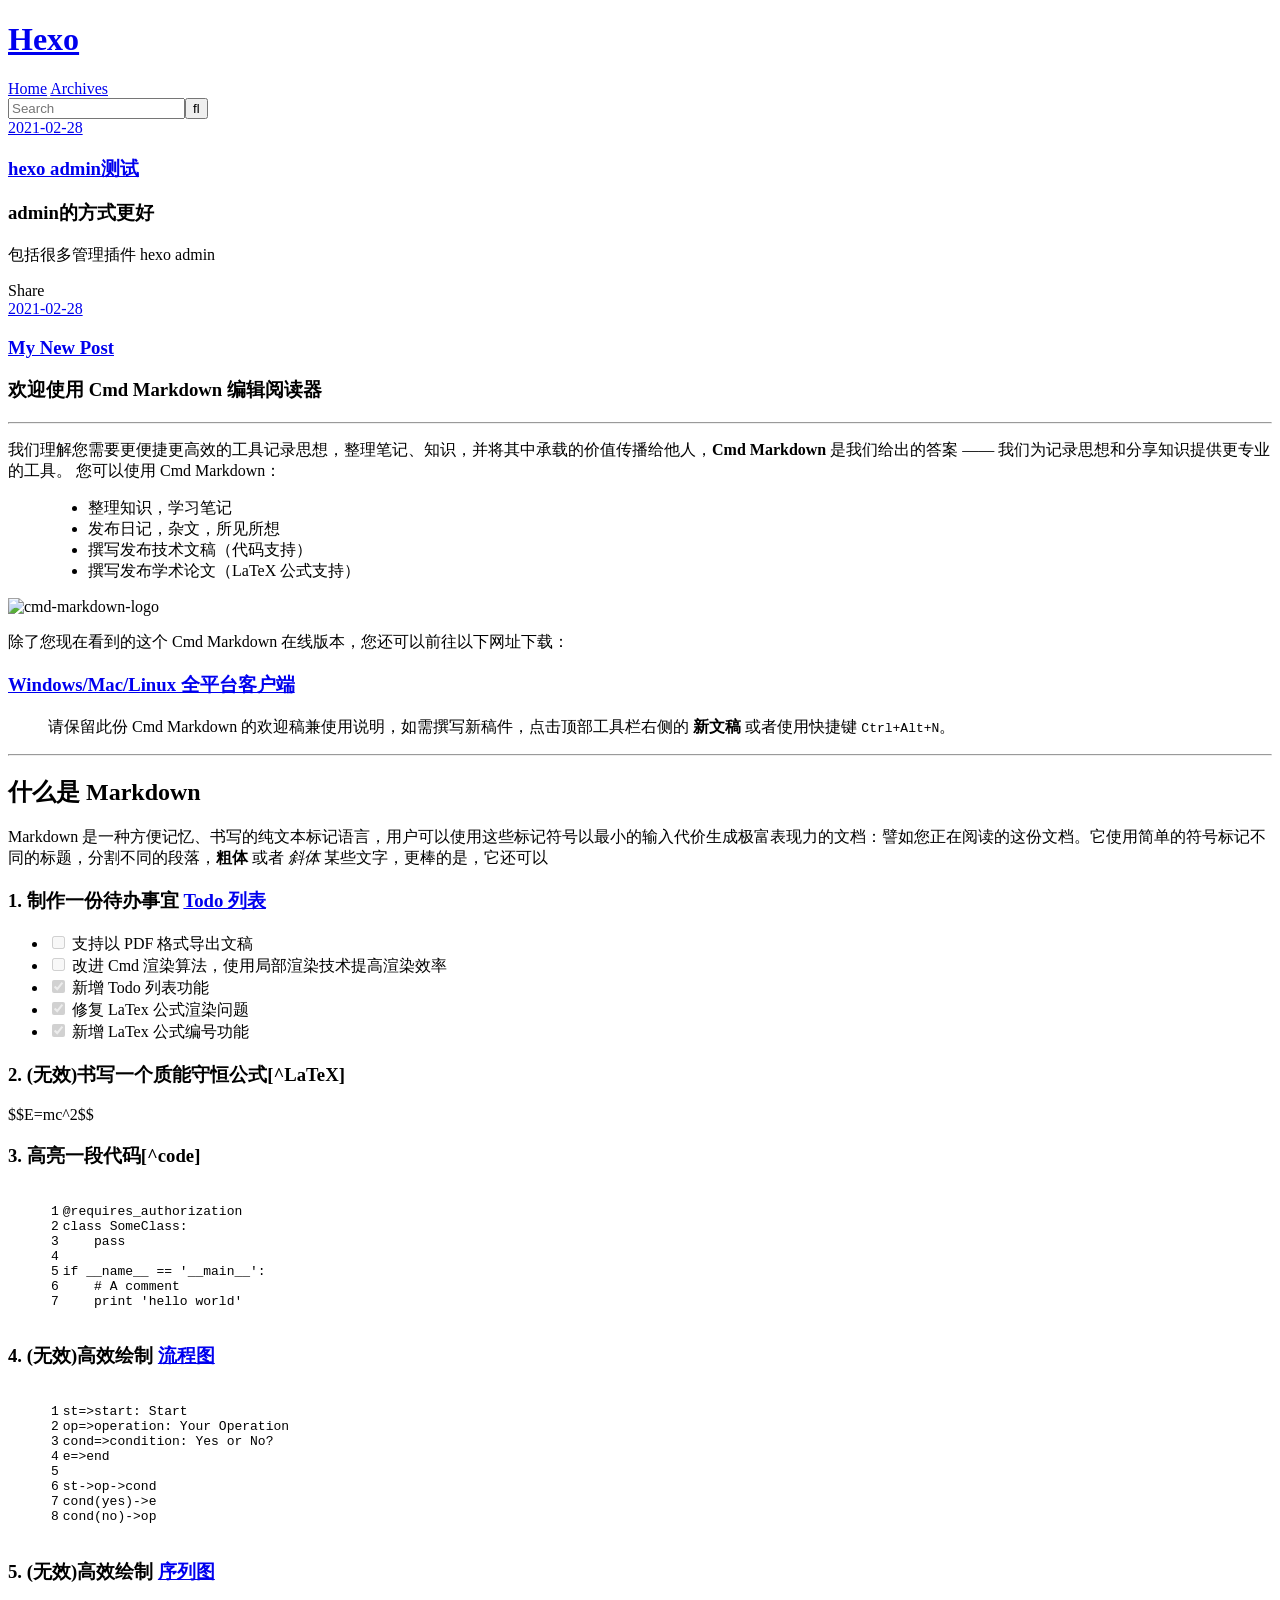
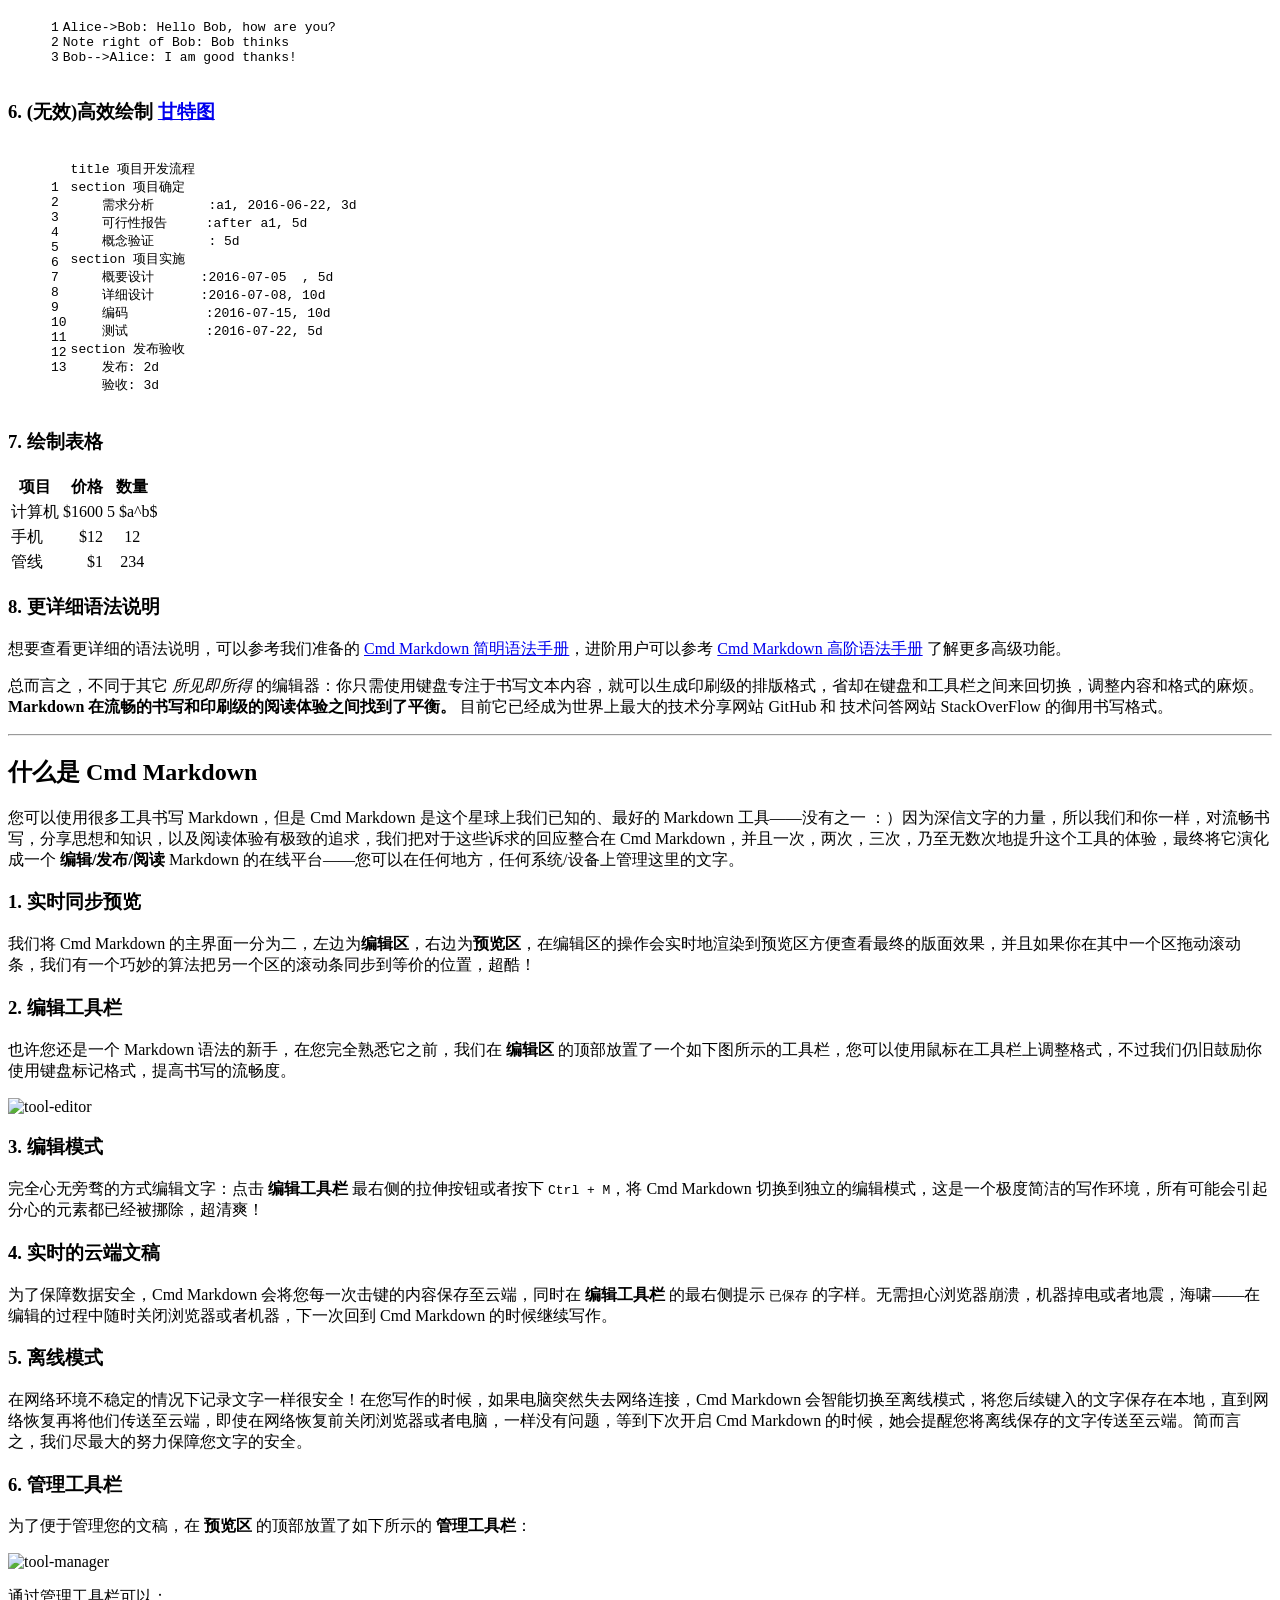
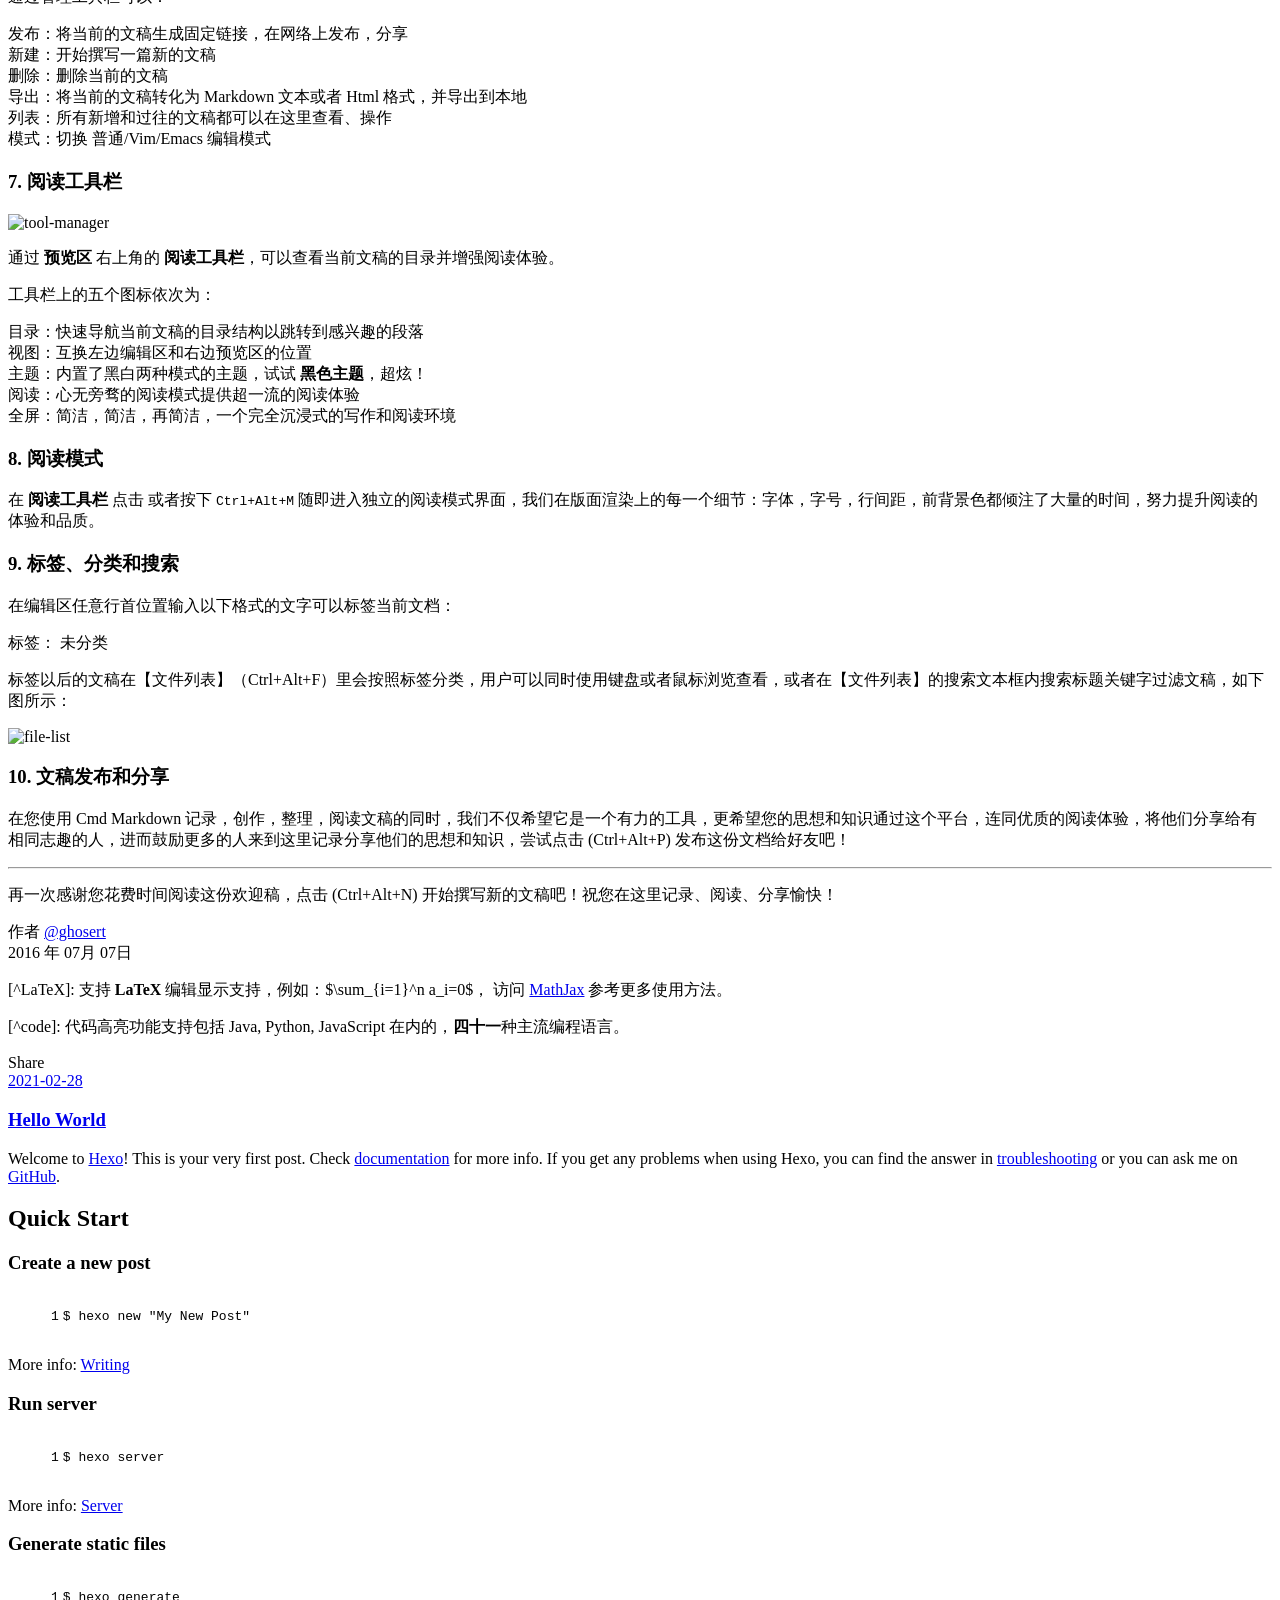
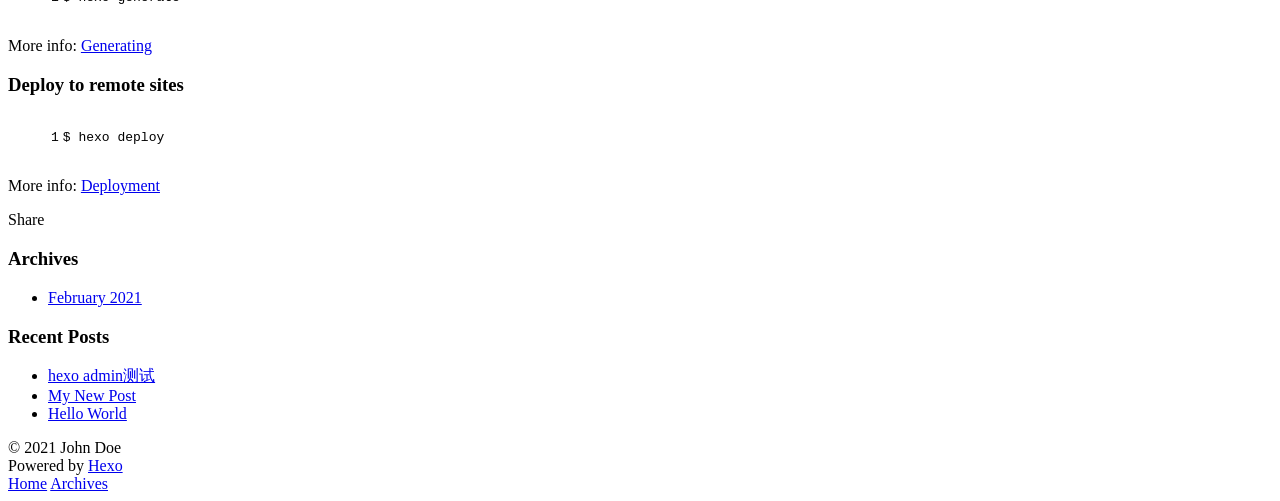
==== index.html @ b03580e6 "由webIDE推送文章" ====
<!DOCTYPE html>
<html>
<head>
  <meta charset="utf-8">
  
  
  <title>Hexo</title>
  <meta name="viewport" content="width=device-width, initial-scale=1, shrink-to-fit=no">
  <meta property="og:type" content="website">
<meta property="og:title" content="Hexo">
<meta property="og:url" content="http://example.com/index.html">
<meta property="og:site_name" content="Hexo">
<meta property="og:locale" content="en_US">
<meta property="article:author" content="John Doe">
<meta name="twitter:card" content="summary">
  
    <link rel="alternate" href="/atom.xml" title="Hexo" type="application/atom+xml">
  
  
    <link rel="shortcut icon" href="/favicon.png">
  
  
    
<link rel="stylesheet" href="https://cdn.jsdelivr.net/npm/typeface-source-code-pro@0.0.71/index.min.css">

  
  
<link rel="stylesheet" href="/css/style.css">

  
    
<link rel="stylesheet" href="/fancybox/jquery.fancybox.min.css">

  
<meta name="generator" content="Hexo 5.4.0"></head>

<body>
  <div id="container">
    <div id="wrap">
      <header id="header">
  <div id="banner"></div>
  <div id="header-outer" class="outer">
    <div id="header-title" class="inner">
      <h1 id="logo-wrap">
        <a href="/" id="logo">Hexo</a>
      </h1>
      
    </div>
    <div id="header-inner" class="inner">
      <nav id="main-nav">
        <a id="main-nav-toggle" class="nav-icon"></a>
        
          <a class="main-nav-link" href="/">Home</a>
        
          <a class="main-nav-link" href="/archives">Archives</a>
        
      </nav>
      <nav id="sub-nav">
        
          <a id="nav-rss-link" class="nav-icon" href="/atom.xml" title="RSS Feed"></a>
        
        <a id="nav-search-btn" class="nav-icon" title="Search"></a>
      </nav>
      <div id="search-form-wrap">
        <form action="//google.com/search" method="get" accept-charset="UTF-8" class="search-form"><input type="search" name="q" class="search-form-input" placeholder="Search"><button type="submit" class="search-form-submit">&#xF002;</button><input type="hidden" name="sitesearch" value="http://example.com"></form>
      </div>
    </div>
  </div>
</header>

      <div class="outer">
        <section id="main">
  
    <article id="post-hexo-admin测试-1" class="h-entry article article-type-post" itemprop="blogPost" itemscope itemtype="https://schema.org/BlogPosting">
  <div class="article-meta">
    <a href="/2021/02/28/hexo-admin%E6%B5%8B%E8%AF%95-1/" class="article-date">
  <time class="dt-published" datetime="2021-02-28T06:17:35.000Z" itemprop="datePublished">2021-02-28</time>
</a>
    
  </div>
  <div class="article-inner">
    
    
      <header class="article-header">
        
  
    <h1 itemprop="name">
      <a class="p-name article-title" href="/2021/02/28/hexo-admin%E6%B5%8B%E8%AF%95-1/">hexo admin测试</a>
    </h1>
  

      </header>
    
    <div class="e-content article-entry" itemprop="articleBody">
      
        <h1 id="admin的方式更好"><a href="#admin的方式更好" class="headerlink" title="admin的方式更好"></a>admin的方式更好</h1><p>包括很多管理插件 hexo admin</p>

      
    </div>
    <footer class="article-footer">
      <a data-url="http://example.com/2021/02/28/hexo-admin%E6%B5%8B%E8%AF%95-1/" data-id="cklorgsyk00019tfr6abm3iwb" data-title="hexo admin测试" class="article-share-link">Share</a>
      
      
      
    </footer>
  </div>
  
</article>



  
    <article id="post-My-New-Post" class="h-entry article article-type-post" itemprop="blogPost" itemscope itemtype="https://schema.org/BlogPosting">
  <div class="article-meta">
    <a href="/2021/02/28/My-New-Post/" class="article-date">
  <time class="dt-published" datetime="2021-02-28T05:52:58.000Z" itemprop="datePublished">2021-02-28</time>
</a>
    
  </div>
  <div class="article-inner">
    
    
      <header class="article-header">
        
  
    <h1 itemprop="name">
      <a class="p-name article-title" href="/2021/02/28/My-New-Post/">My New Post</a>
    </h1>
  

      </header>
    
    <div class="e-content article-entry" itemprop="articleBody">
      
        <h1 id="欢迎使用-Cmd-Markdown-编辑阅读器"><a href="#欢迎使用-Cmd-Markdown-编辑阅读器" class="headerlink" title="欢迎使用 Cmd Markdown 编辑阅读器"></a>欢迎使用 Cmd Markdown 编辑阅读器</h1><hr>
<p>我们理解您需要更便捷更高效的工具记录思想，整理笔记、知识，并将其中承载的价值传播给他人，<strong>Cmd Markdown</strong> 是我们给出的答案 —— 我们为记录思想和分享知识提供更专业的工具。 您可以使用 Cmd Markdown：</p>
<blockquote>
<ul>
<li>整理知识，学习笔记</li>
<li>发布日记，杂文，所见所想</li>
<li>撰写发布技术文稿（代码支持）</li>
<li>撰写发布学术论文（LaTeX 公式支持）</li>
</ul>
</blockquote>
<p><img src="https://www.zybuluo.com/static/img/logo.png" alt="cmd-markdown-logo"></p>
<p>除了您现在看到的这个 Cmd Markdown 在线版本，您还可以前往以下网址下载：</p>
<h3 id="Windows-Mac-Linux-全平台客户端"><a href="#Windows-Mac-Linux-全平台客户端" class="headerlink" title="Windows/Mac/Linux 全平台客户端"></a><a target="_blank" rel="noopener" href="https://www.zybuluo.com/cmd/">Windows/Mac/Linux 全平台客户端</a></h3><blockquote>
<p>请保留此份 Cmd Markdown 的欢迎稿兼使用说明，如需撰写新稿件，点击顶部工具栏右侧的 <i class="icon-file"></i> <strong>新文稿</strong> 或者使用快捷键 <code>Ctrl+Alt+N</code>。</p>
</blockquote>
<hr>
<h2 id="什么是-Markdown"><a href="#什么是-Markdown" class="headerlink" title="什么是 Markdown"></a>什么是 Markdown</h2><p>Markdown 是一种方便记忆、书写的纯文本标记语言，用户可以使用这些标记符号以最小的输入代价生成极富表现力的文档：譬如您正在阅读的这份文档。它使用简单的符号标记不同的标题，分割不同的段落，<strong>粗体</strong> 或者 <em>斜体</em> 某些文字，更棒的是，它还可以</p>
<h3 id="1-制作一份待办事宜-Todo-列表"><a href="#1-制作一份待办事宜-Todo-列表" class="headerlink" title="1. 制作一份待办事宜 Todo 列表"></a>1. 制作一份待办事宜 <a target="_blank" rel="noopener" href="https://www.zybuluo.com/mdeditor?url=https://www.zybuluo.com/static/editor/md-help.markdown#13-%E5%BE%85%E5%8A%9E%E4%BA%8B%E5%AE%9C-todo-%E5%88%97%E8%A1%A8">Todo 列表</a></h3><ul>
<li><input disabled="" type="checkbox"> 支持以 PDF 格式导出文稿</li>
<li><input disabled="" type="checkbox"> 改进 Cmd 渲染算法，使用局部渲染技术提高渲染效率</li>
<li><input checked="" disabled="" type="checkbox"> 新增 Todo 列表功能</li>
<li><input checked="" disabled="" type="checkbox"> 修复 LaTex 公式渲染问题</li>
<li><input checked="" disabled="" type="checkbox"> 新增 LaTex 公式编号功能</li>
</ul>
<h3 id="2-无效-书写一个质能守恒公式-LaTeX"><a href="#2-无效-书写一个质能守恒公式-LaTeX" class="headerlink" title="2. (无效)书写一个质能守恒公式[^LaTeX]"></a>2. (无效)书写一个质能守恒公式[^LaTeX]</h3><p>$$E=mc^2$$</p>
<h3 id="3-高亮一段代码-code"><a href="#3-高亮一段代码-code" class="headerlink" title="3. 高亮一段代码[^code]"></a>3. 高亮一段代码[^code]</h3><figure class="highlight python"><table><tr><td class="gutter"><pre><span class="line">1</span><br><span class="line">2</span><br><span class="line">3</span><br><span class="line">4</span><br><span class="line">5</span><br><span class="line">6</span><br><span class="line">7</span><br></pre></td><td class="code"><pre><span class="line"><span class="meta">@requires_authorization</span></span><br><span class="line"><span class="class"><span class="keyword">class</span> <span class="title">SomeClass</span>:</span></span><br><span class="line">    <span class="keyword">pass</span></span><br><span class="line"></span><br><span class="line"><span class="keyword">if</span> __name__ == <span class="string">&#x27;__main__&#x27;</span>:</span><br><span class="line">    <span class="comment"># A comment</span></span><br><span class="line">    <span class="built_in">print</span> <span class="string">&#x27;hello world&#x27;</span></span><br></pre></td></tr></table></figure>

<h3 id="4-无效-高效绘制-流程图"><a href="#4-无效-高效绘制-流程图" class="headerlink" title="4. (无效)高效绘制 流程图"></a>4. (无效)高效绘制 <a target="_blank" rel="noopener" href="https://www.zybuluo.com/mdeditor?url=https://www.zybuluo.com/static/editor/md-help.markdown#7-%E6%B5%81%E7%A8%8B%E5%9B%BE">流程图</a></h3><figure class="highlight plain"><table><tr><td class="gutter"><pre><span class="line">1</span><br><span class="line">2</span><br><span class="line">3</span><br><span class="line">4</span><br><span class="line">5</span><br><span class="line">6</span><br><span class="line">7</span><br><span class="line">8</span><br></pre></td><td class="code"><pre><span class="line">st&#x3D;&gt;start: Start</span><br><span class="line">op&#x3D;&gt;operation: Your Operation</span><br><span class="line">cond&#x3D;&gt;condition: Yes or No?</span><br><span class="line">e&#x3D;&gt;end</span><br><span class="line"></span><br><span class="line">st-&gt;op-&gt;cond</span><br><span class="line">cond(yes)-&gt;e</span><br><span class="line">cond(no)-&gt;op</span><br></pre></td></tr></table></figure>

<h3 id="5-无效-高效绘制-序列图"><a href="#5-无效-高效绘制-序列图" class="headerlink" title="5. (无效)高效绘制 序列图"></a>5. (无效)高效绘制 <a target="_blank" rel="noopener" href="https://www.zybuluo.com/mdeditor?url=https://www.zybuluo.com/static/editor/md-help.markdown#8-%E5%BA%8F%E5%88%97%E5%9B%BE">序列图</a></h3><figure class="highlight plain"><table><tr><td class="gutter"><pre><span class="line">1</span><br><span class="line">2</span><br><span class="line">3</span><br></pre></td><td class="code"><pre><span class="line">Alice-&gt;Bob: Hello Bob, how are you?</span><br><span class="line">Note right of Bob: Bob thinks</span><br><span class="line">Bob--&gt;Alice: I am good thanks!</span><br></pre></td></tr></table></figure>

<h3 id="6-无效-高效绘制-甘特图"><a href="#6-无效-高效绘制-甘特图" class="headerlink" title="6. (无效)高效绘制 甘特图"></a>6. (无效)高效绘制 <a target="_blank" rel="noopener" href="https://www.zybuluo.com/mdeditor?url=https://www.zybuluo.com/static/editor/md-help.markdown#9-%E7%94%98%E7%89%B9%E5%9B%BE">甘特图</a></h3><figure class="highlight plain"><table><tr><td class="gutter"><pre><span class="line">1</span><br><span class="line">2</span><br><span class="line">3</span><br><span class="line">4</span><br><span class="line">5</span><br><span class="line">6</span><br><span class="line">7</span><br><span class="line">8</span><br><span class="line">9</span><br><span class="line">10</span><br><span class="line">11</span><br><span class="line">12</span><br><span class="line">13</span><br></pre></td><td class="code"><pre><span class="line">title 项目开发流程</span><br><span class="line">section 项目确定</span><br><span class="line">    需求分析       :a1, 2016-06-22, 3d</span><br><span class="line">    可行性报告     :after a1, 5d</span><br><span class="line">    概念验证       : 5d</span><br><span class="line">section 项目实施</span><br><span class="line">    概要设计      :2016-07-05  , 5d</span><br><span class="line">    详细设计      :2016-07-08, 10d</span><br><span class="line">    编码          :2016-07-15, 10d</span><br><span class="line">    测试          :2016-07-22, 5d</span><br><span class="line">section 发布验收</span><br><span class="line">    发布: 2d</span><br><span class="line">    验收: 3d</span><br></pre></td></tr></table></figure>

<h3 id="7-绘制表格"><a href="#7-绘制表格" class="headerlink" title="7. 绘制表格"></a>7. 绘制表格</h3><table>
<thead>
<tr>
<th>项目</th>
<th align="right">价格</th>
<th align="center">数量</th>
</tr>
</thead>
<tbody><tr>
<td>计算机</td>
<td align="right">$1600</td>
<td align="center">5 $a^b$</td>
</tr>
<tr>
<td>手机</td>
<td align="right">$12</td>
<td align="center">12</td>
</tr>
<tr>
<td>管线</td>
<td align="right">$1</td>
<td align="center">234</td>
</tr>
</tbody></table>
<h3 id="8-更详细语法说明"><a href="#8-更详细语法说明" class="headerlink" title="8. 更详细语法说明"></a>8. 更详细语法说明</h3><p>想要查看更详细的语法说明，可以参考我们准备的 <a target="_blank" rel="noopener" href="https://www.zybuluo.com/mdeditor?url=https://www.zybuluo.com/static/editor/md-help.markdown">Cmd Markdown 简明语法手册</a>，进阶用户可以参考 <a target="_blank" rel="noopener" href="https://www.zybuluo.com/mdeditor?url=https://www.zybuluo.com/static/editor/md-help.markdown#cmd-markdown-%E9%AB%98%E9%98%B6%E8%AF%AD%E6%B3%95%E6%89%8B%E5%86%8C">Cmd Markdown 高阶语法手册</a> 了解更多高级功能。</p>
<p>总而言之，不同于其它 <em>所见即所得</em> 的编辑器：你只需使用键盘专注于书写文本内容，就可以生成印刷级的排版格式，省却在键盘和工具栏之间来回切换，调整内容和格式的麻烦。<strong>Markdown 在流畅的书写和印刷级的阅读体验之间找到了平衡。</strong> 目前它已经成为世界上最大的技术分享网站 GitHub 和 技术问答网站 StackOverFlow 的御用书写格式。</p>
<hr>
<h2 id="什么是-Cmd-Markdown"><a href="#什么是-Cmd-Markdown" class="headerlink" title="什么是 Cmd Markdown"></a>什么是 Cmd Markdown</h2><p>您可以使用很多工具书写 Markdown，但是 Cmd Markdown 是这个星球上我们已知的、最好的 Markdown 工具——没有之一 ：）因为深信文字的力量，所以我们和你一样，对流畅书写，分享思想和知识，以及阅读体验有极致的追求，我们把对于这些诉求的回应整合在 Cmd Markdown，并且一次，两次，三次，乃至无数次地提升这个工具的体验，最终将它演化成一个 <strong>编辑/发布/阅读</strong> Markdown 的在线平台——您可以在任何地方，任何系统/设备上管理这里的文字。</p>
<h3 id="1-实时同步预览"><a href="#1-实时同步预览" class="headerlink" title="1. 实时同步预览"></a>1. 实时同步预览</h3><p>我们将 Cmd Markdown 的主界面一分为二，左边为<strong>编辑区</strong>，右边为<strong>预览区</strong>，在编辑区的操作会实时地渲染到预览区方便查看最终的版面效果，并且如果你在其中一个区拖动滚动条，我们有一个巧妙的算法把另一个区的滚动条同步到等价的位置，超酷！</p>
<h3 id="2-编辑工具栏"><a href="#2-编辑工具栏" class="headerlink" title="2. 编辑工具栏"></a>2. 编辑工具栏</h3><p>也许您还是一个 Markdown 语法的新手，在您完全熟悉它之前，我们在 <strong>编辑区</strong> 的顶部放置了一个如下图所示的工具栏，您可以使用鼠标在工具栏上调整格式，不过我们仍旧鼓励你使用键盘标记格式，提高书写的流畅度。</p>
<p><img src="https://www.zybuluo.com/static/img/toolbar-editor.png" alt="tool-editor"></p>
<h3 id="3-编辑模式"><a href="#3-编辑模式" class="headerlink" title="3. 编辑模式"></a>3. 编辑模式</h3><p>完全心无旁骛的方式编辑文字：点击 <strong>编辑工具栏</strong> 最右侧的拉伸按钮或者按下 <code>Ctrl + M</code>，将 Cmd Markdown 切换到独立的编辑模式，这是一个极度简洁的写作环境，所有可能会引起分心的元素都已经被挪除，超清爽！</p>
<h3 id="4-实时的云端文稿"><a href="#4-实时的云端文稿" class="headerlink" title="4. 实时的云端文稿"></a>4. 实时的云端文稿</h3><p>为了保障数据安全，Cmd Markdown 会将您每一次击键的内容保存至云端，同时在 <strong>编辑工具栏</strong> 的最右侧提示 <code>已保存</code> 的字样。无需担心浏览器崩溃，机器掉电或者地震，海啸——在编辑的过程中随时关闭浏览器或者机器，下一次回到 Cmd Markdown 的时候继续写作。</p>
<h3 id="5-离线模式"><a href="#5-离线模式" class="headerlink" title="5. 离线模式"></a>5. 离线模式</h3><p>在网络环境不稳定的情况下记录文字一样很安全！在您写作的时候，如果电脑突然失去网络连接，Cmd Markdown 会智能切换至离线模式，将您后续键入的文字保存在本地，直到网络恢复再将他们传送至云端，即使在网络恢复前关闭浏览器或者电脑，一样没有问题，等到下次开启 Cmd Markdown 的时候，她会提醒您将离线保存的文字传送至云端。简而言之，我们尽最大的努力保障您文字的安全。</p>
<h3 id="6-管理工具栏"><a href="#6-管理工具栏" class="headerlink" title="6. 管理工具栏"></a>6. 管理工具栏</h3><p>为了便于管理您的文稿，在 <strong>预览区</strong> 的顶部放置了如下所示的 <strong>管理工具栏</strong>：</p>
<p><img src="https://www.zybuluo.com/static/img/toolbar-manager.jpg" alt="tool-manager"></p>
<p>通过管理工具栏可以：</p>
<p><i class="icon-share"></i> 发布：将当前的文稿生成固定链接，在网络上发布，分享<br><i class="icon-file"></i> 新建：开始撰写一篇新的文稿<br><i class="icon-trash"></i> 删除：删除当前的文稿<br><i class="icon-cloud"></i> 导出：将当前的文稿转化为 Markdown 文本或者 Html 格式，并导出到本地<br><i class="icon-reorder"></i> 列表：所有新增和过往的文稿都可以在这里查看、操作<br><i class="icon-pencil"></i> 模式：切换 普通/Vim/Emacs 编辑模式</p>
<h3 id="7-阅读工具栏"><a href="#7-阅读工具栏" class="headerlink" title="7. 阅读工具栏"></a>7. 阅读工具栏</h3><p><img src="https://www.zybuluo.com/static/img/toolbar-reader.jpg" alt="tool-manager"></p>
<p>通过 <strong>预览区</strong> 右上角的 <strong>阅读工具栏</strong>，可以查看当前文稿的目录并增强阅读体验。</p>
<p>工具栏上的五个图标依次为：</p>
<p><i class="icon-list"></i> 目录：快速导航当前文稿的目录结构以跳转到感兴趣的段落<br><i class="icon-chevron-sign-left"></i> 视图：互换左边编辑区和右边预览区的位置<br><i class="icon-adjust"></i> 主题：内置了黑白两种模式的主题，试试 <strong>黑色主题</strong>，超炫！<br><i class="icon-desktop"></i> 阅读：心无旁骛的阅读模式提供超一流的阅读体验<br><i class="icon-fullscreen"></i> 全屏：简洁，简洁，再简洁，一个完全沉浸式的写作和阅读环境</p>
<h3 id="8-阅读模式"><a href="#8-阅读模式" class="headerlink" title="8. 阅读模式"></a>8. 阅读模式</h3><p>在 <strong>阅读工具栏</strong> 点击 <i class="icon-desktop"></i> 或者按下 <code>Ctrl+Alt+M</code> 随即进入独立的阅读模式界面，我们在版面渲染上的每一个细节：字体，字号，行间距，前背景色都倾注了大量的时间，努力提升阅读的体验和品质。</p>
<h3 id="9-标签、分类和搜索"><a href="#9-标签、分类和搜索" class="headerlink" title="9. 标签、分类和搜索"></a>9. 标签、分类和搜索</h3><p>在编辑区任意行首位置输入以下格式的文字可以标签当前文档：</p>
<p>标签： 未分类</p>
<p>标签以后的文稿在【文件列表】（Ctrl+Alt+F）里会按照标签分类，用户可以同时使用键盘或者鼠标浏览查看，或者在【文件列表】的搜索文本框内搜索标题关键字过滤文稿，如下图所示：</p>
<p><img src="https://www.zybuluo.com/static/img/file-list.png" alt="file-list"></p>
<h3 id="10-文稿发布和分享"><a href="#10-文稿发布和分享" class="headerlink" title="10. 文稿发布和分享"></a>10. 文稿发布和分享</h3><p>在您使用 Cmd Markdown 记录，创作，整理，阅读文稿的同时，我们不仅希望它是一个有力的工具，更希望您的思想和知识通过这个平台，连同优质的阅读体验，将他们分享给有相同志趣的人，进而鼓励更多的人来到这里记录分享他们的思想和知识，尝试点击 <i class="icon-share"></i> (Ctrl+Alt+P) 发布这份文档给好友吧！</p>
<hr>
<p>再一次感谢您花费时间阅读这份欢迎稿，点击 <i class="icon-file"></i> (Ctrl+Alt+N) 开始撰写新的文稿吧！祝您在这里记录、阅读、分享愉快！</p>
<p>作者 <a target="_blank" rel="noopener" href="http://weibo.com/ghosert">@ghosert</a><br>2016 年 07月 07日    </p>
<p>[^LaTeX]: 支持 <strong>LaTeX</strong> 编辑显示支持，例如：$\sum_{i=1}^n a_i=0$， 访问 <a target="_blank" rel="noopener" href="http://meta.math.stackexchange.com/questions/5020/mathjax-basic-tutorial-and-quick-reference">MathJax</a> 参考更多使用方法。</p>
<p>[^code]: 代码高亮功能支持包括 Java, Python, JavaScript 在内的，<strong>四十一</strong>种主流编程语言。</p>

      
    </div>
    <footer class="article-footer">
      <a data-url="http://example.com/2021/02/28/My-New-Post/" data-id="ckloqs5gp00004dfr7r3he9pf" data-title="My New Post" class="article-share-link">Share</a>
      
      
      
    </footer>
  </div>
  
</article>



  
    <article id="post-hello-world" class="h-entry article article-type-post" itemprop="blogPost" itemscope itemtype="https://schema.org/BlogPosting">
  <div class="article-meta">
    <a href="/2021/02/28/hello-world/" class="article-date">
  <time class="dt-published" datetime="2021-02-28T05:39:05.423Z" itemprop="datePublished">2021-02-28</time>
</a>
    
  </div>
  <div class="article-inner">
    
    
      <header class="article-header">
        
  
    <h1 itemprop="name">
      <a class="p-name article-title" href="/2021/02/28/hello-world/">Hello World</a>
    </h1>
  

      </header>
    
    <div class="e-content article-entry" itemprop="articleBody">
      
        <p>Welcome to <a target="_blank" rel="noopener" href="https://hexo.io/">Hexo</a>! This is your very first post. Check <a target="_blank" rel="noopener" href="https://hexo.io/docs/">documentation</a> for more info. If you get any problems when using Hexo, you can find the answer in <a target="_blank" rel="noopener" href="https://hexo.io/docs/troubleshooting.html">troubleshooting</a> or you can ask me on <a target="_blank" rel="noopener" href="https://github.com/hexojs/hexo/issues">GitHub</a>.</p>
<h2 id="Quick-Start"><a href="#Quick-Start" class="headerlink" title="Quick Start"></a>Quick Start</h2><h3 id="Create-a-new-post"><a href="#Create-a-new-post" class="headerlink" title="Create a new post"></a>Create a new post</h3><figure class="highlight bash"><table><tr><td class="gutter"><pre><span class="line">1</span><br></pre></td><td class="code"><pre><span class="line">$ hexo new <span class="string">&quot;My New Post&quot;</span></span><br></pre></td></tr></table></figure>

<p>More info: <a target="_blank" rel="noopener" href="https://hexo.io/docs/writing.html">Writing</a></p>
<h3 id="Run-server"><a href="#Run-server" class="headerlink" title="Run server"></a>Run server</h3><figure class="highlight bash"><table><tr><td class="gutter"><pre><span class="line">1</span><br></pre></td><td class="code"><pre><span class="line">$ hexo server</span><br></pre></td></tr></table></figure>

<p>More info: <a target="_blank" rel="noopener" href="https://hexo.io/docs/server.html">Server</a></p>
<h3 id="Generate-static-files"><a href="#Generate-static-files" class="headerlink" title="Generate static files"></a>Generate static files</h3><figure class="highlight bash"><table><tr><td class="gutter"><pre><span class="line">1</span><br></pre></td><td class="code"><pre><span class="line">$ hexo generate</span><br></pre></td></tr></table></figure>

<p>More info: <a target="_blank" rel="noopener" href="https://hexo.io/docs/generating.html">Generating</a></p>
<h3 id="Deploy-to-remote-sites"><a href="#Deploy-to-remote-sites" class="headerlink" title="Deploy to remote sites"></a>Deploy to remote sites</h3><figure class="highlight bash"><table><tr><td class="gutter"><pre><span class="line">1</span><br></pre></td><td class="code"><pre><span class="line">$ hexo deploy</span><br></pre></td></tr></table></figure>

<p>More info: <a target="_blank" rel="noopener" href="https://hexo.io/docs/one-command-deployment.html">Deployment</a></p>

      
    </div>
    <footer class="article-footer">
      <a data-url="http://example.com/2021/02/28/hello-world/" data-id="ckloq9iru0000s6fr27dpcfs9" data-title="Hello World" class="article-share-link">Share</a>
      
      
      
    </footer>
  </div>
  
</article>



  


</section>
        
          <aside id="sidebar">
  
    

  
    

  
    
  
    
  <div class="widget-wrap">
    <h3 class="widget-title">Archives</h3>
    <div class="widget">
      <ul class="archive-list"><li class="archive-list-item"><a class="archive-list-link" href="/archives/2021/02/">February 2021</a></li></ul>
    </div>
  </div>


  
    
  <div class="widget-wrap">
    <h3 class="widget-title">Recent Posts</h3>
    <div class="widget">
      <ul>
        
          <li>
            <a href="/2021/02/28/hexo-admin%E6%B5%8B%E8%AF%95-1/">hexo admin测试</a>
          </li>
        
          <li>
            <a href="/2021/02/28/My-New-Post/">My New Post</a>
          </li>
        
          <li>
            <a href="/2021/02/28/hello-world/">Hello World</a>
          </li>
        
      </ul>
    </div>
  </div>

  
</aside>
        
      </div>
      <footer id="footer">
  
  <div class="outer">
    <div id="footer-info" class="inner">
      
      &copy; 2021 John Doe<br>
      Powered by <a href="https://hexo.io/" target="_blank">Hexo</a>
    </div>
  </div>
</footer>

    </div>
    <nav id="mobile-nav">
  
    <a href="/" class="mobile-nav-link">Home</a>
  
    <a href="/archives" class="mobile-nav-link">Archives</a>
  
</nav>
    


<script src="/js/jquery-3.4.1.min.js"></script>



  
<script src="/fancybox/jquery.fancybox.min.js"></script>




<script src="/js/script.js"></script>





  </div>
</body>
</html>
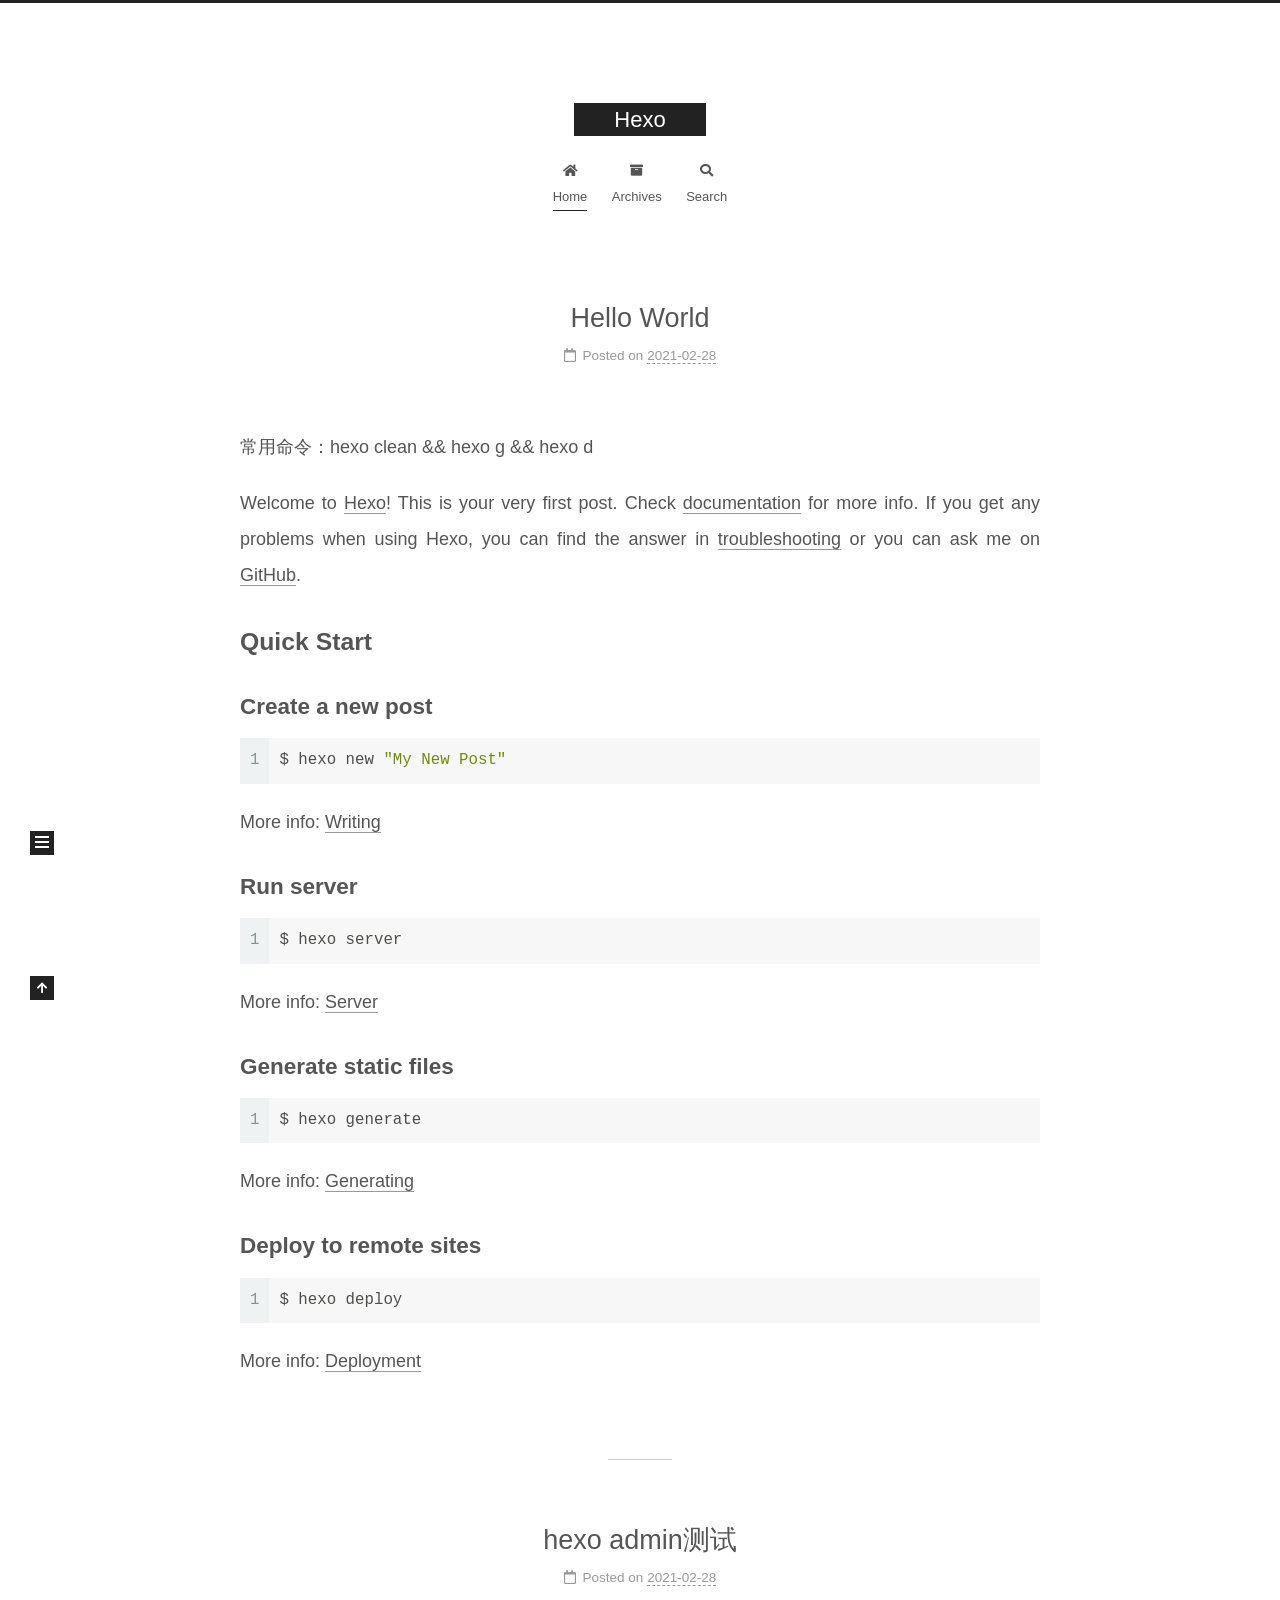
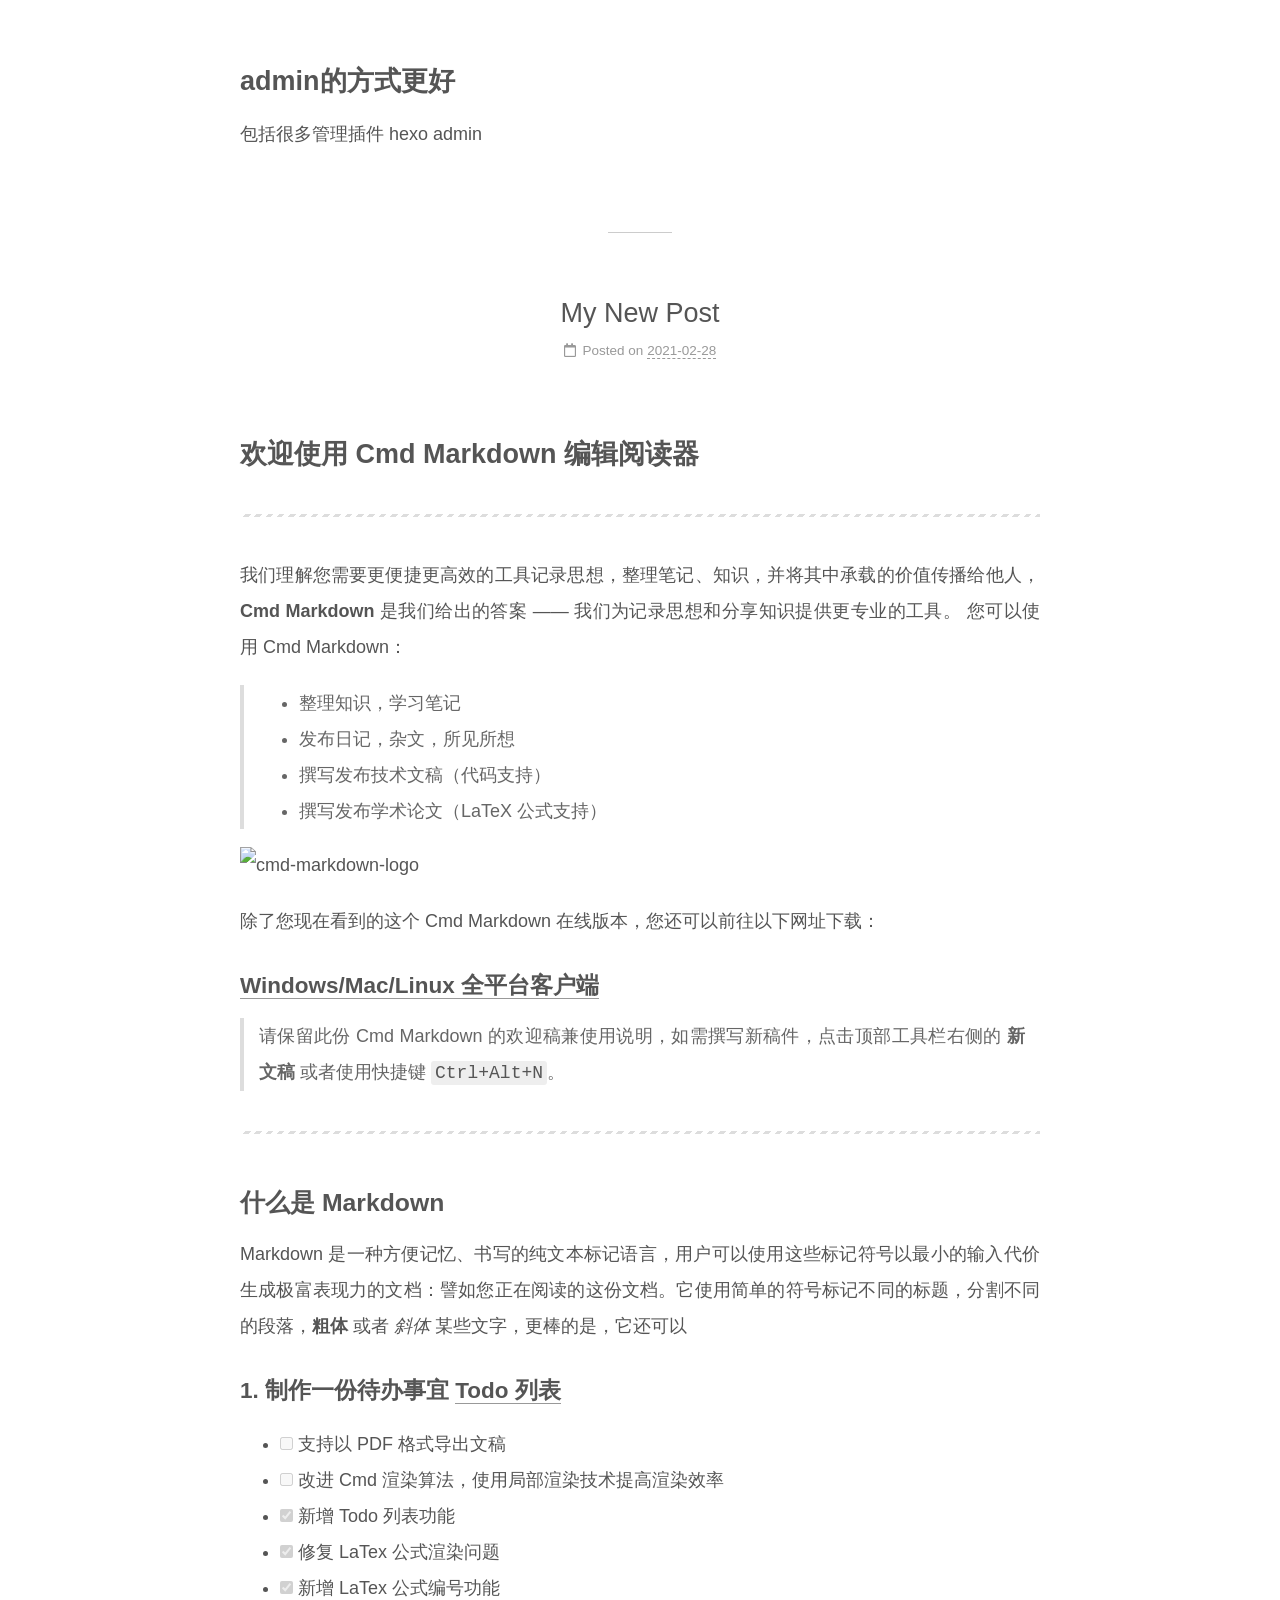
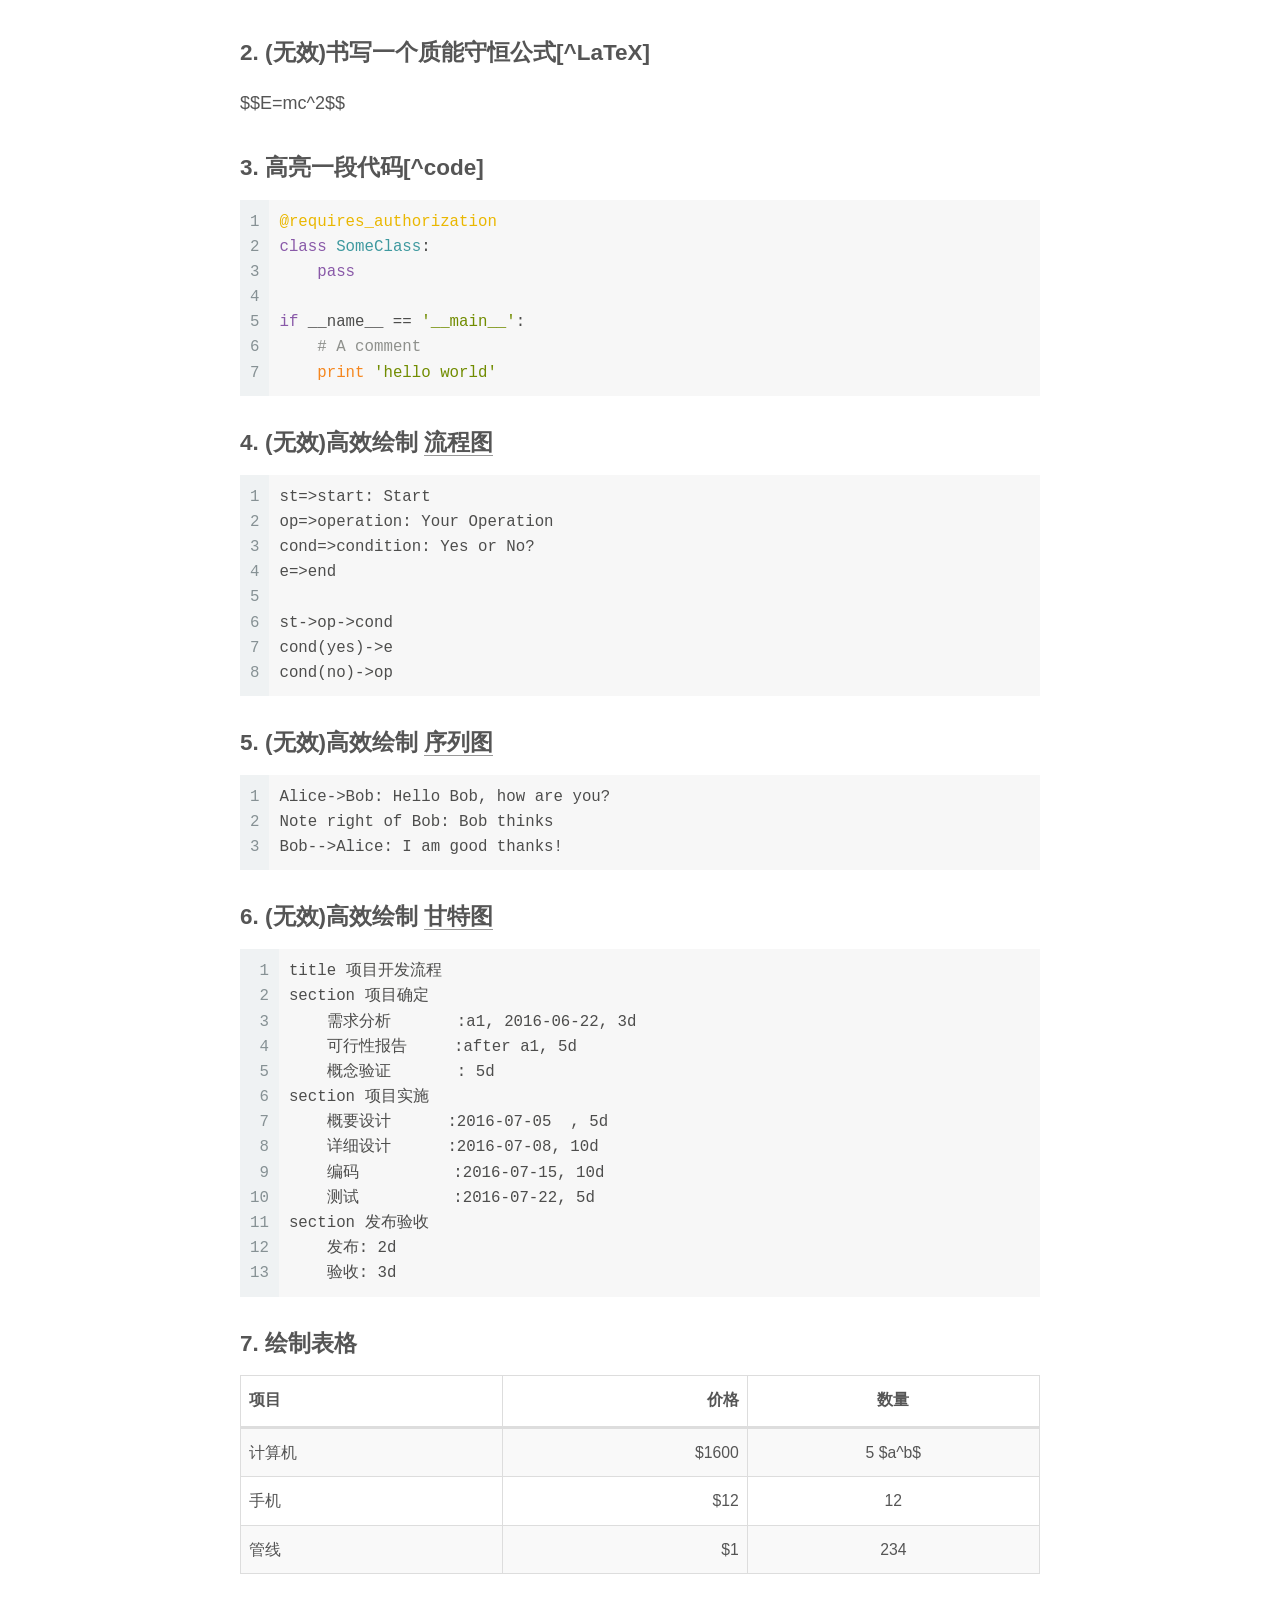
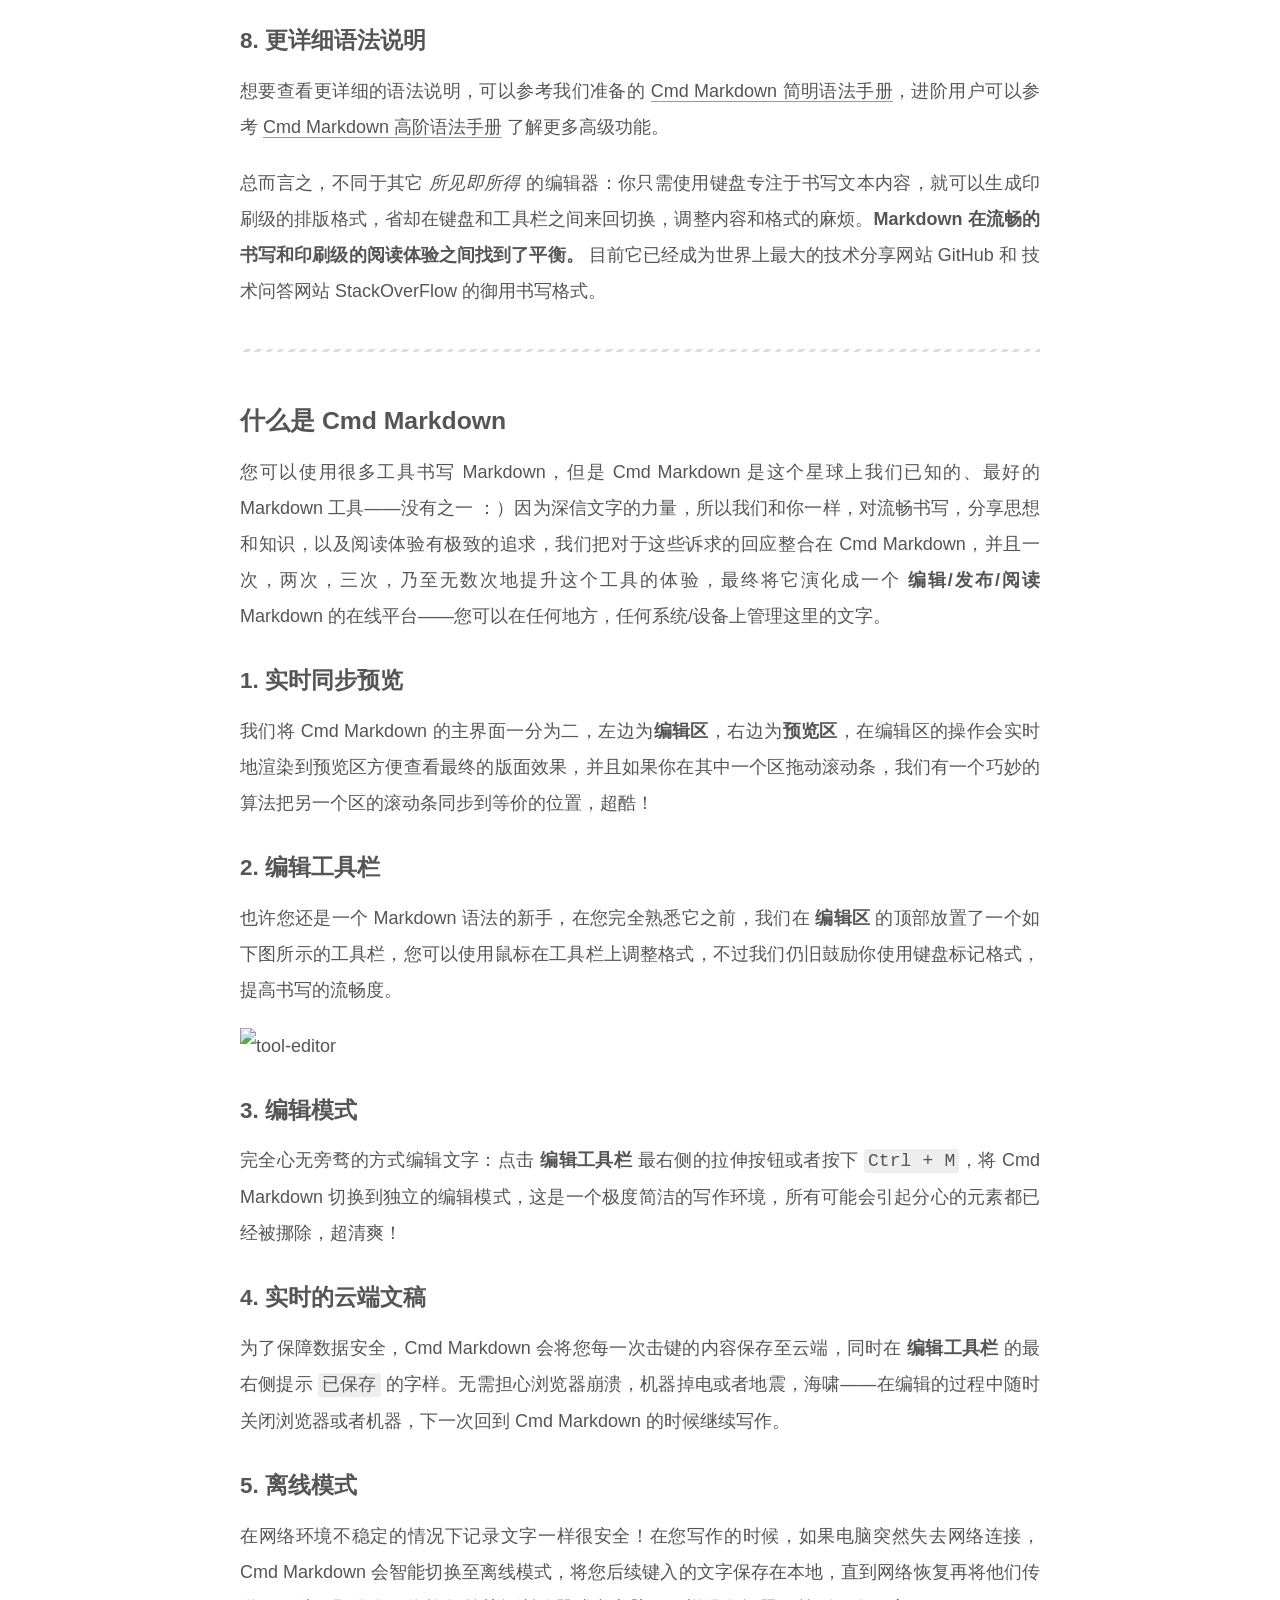
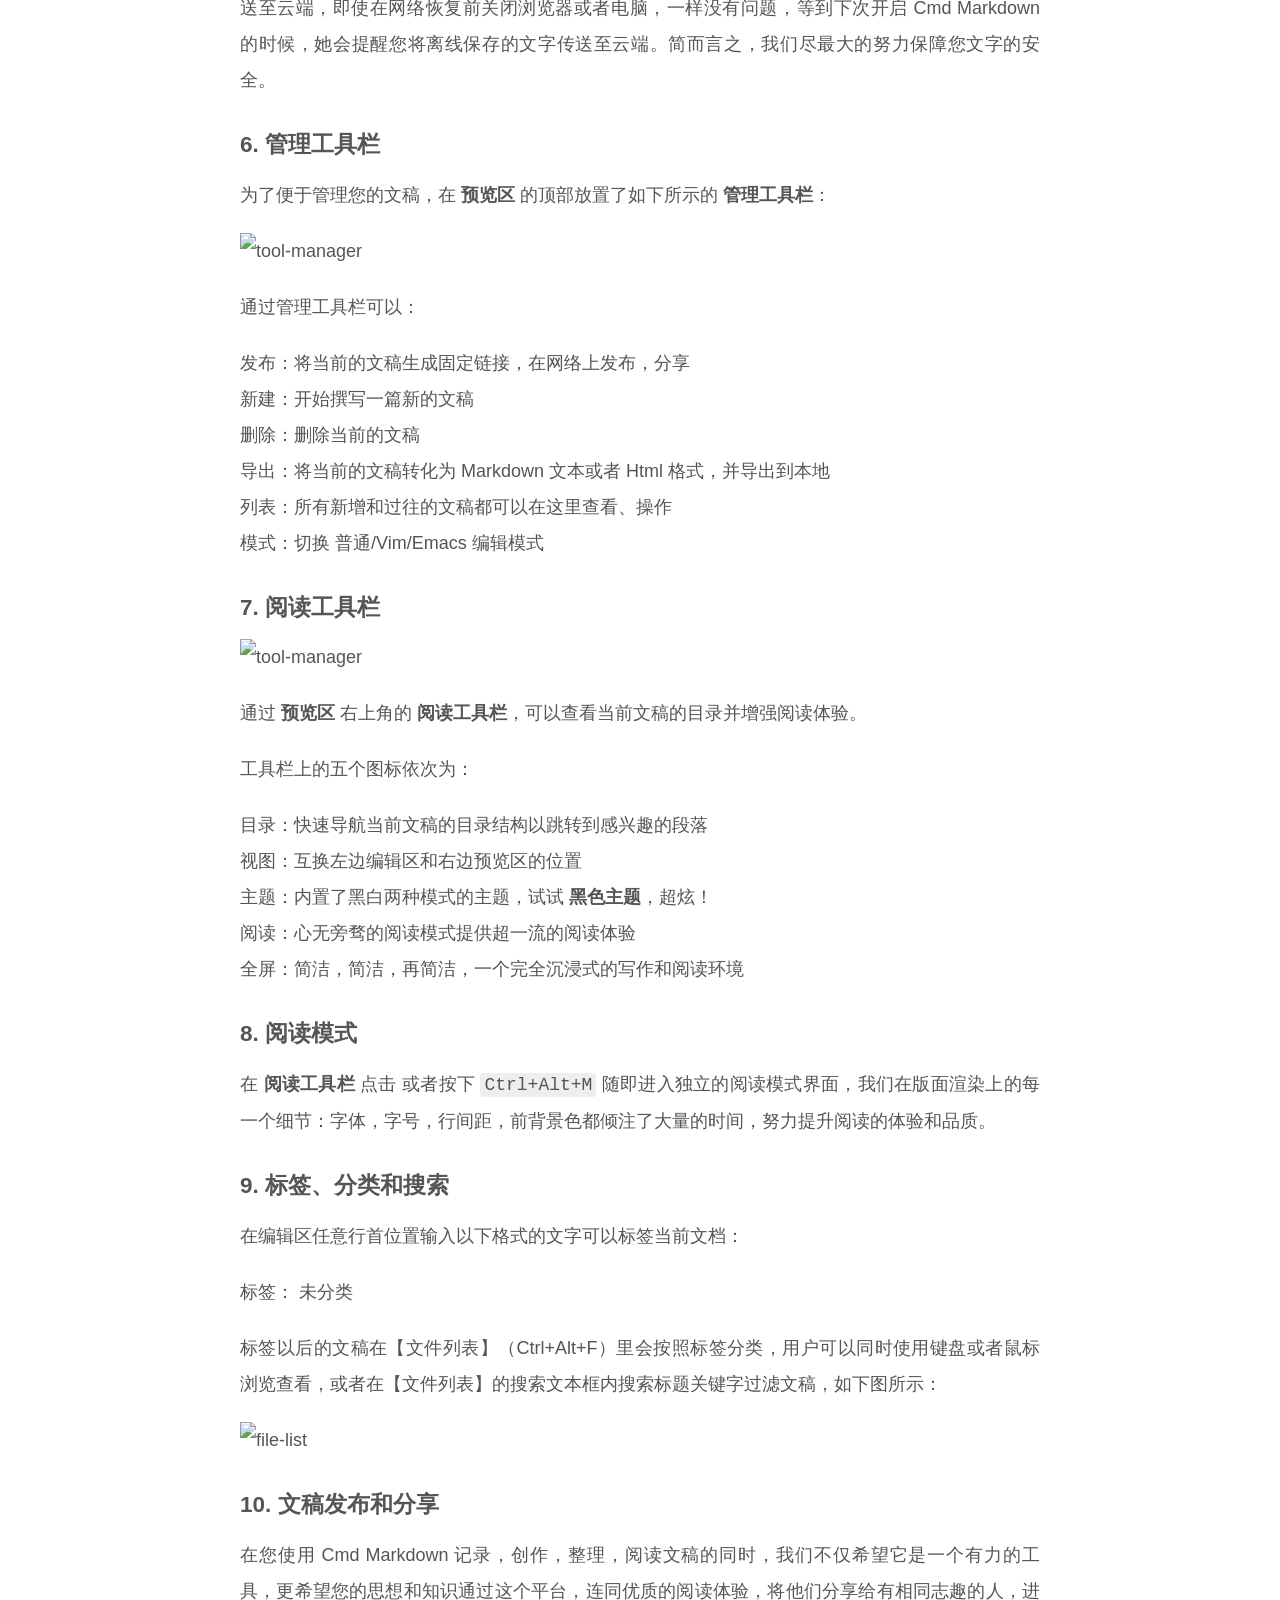
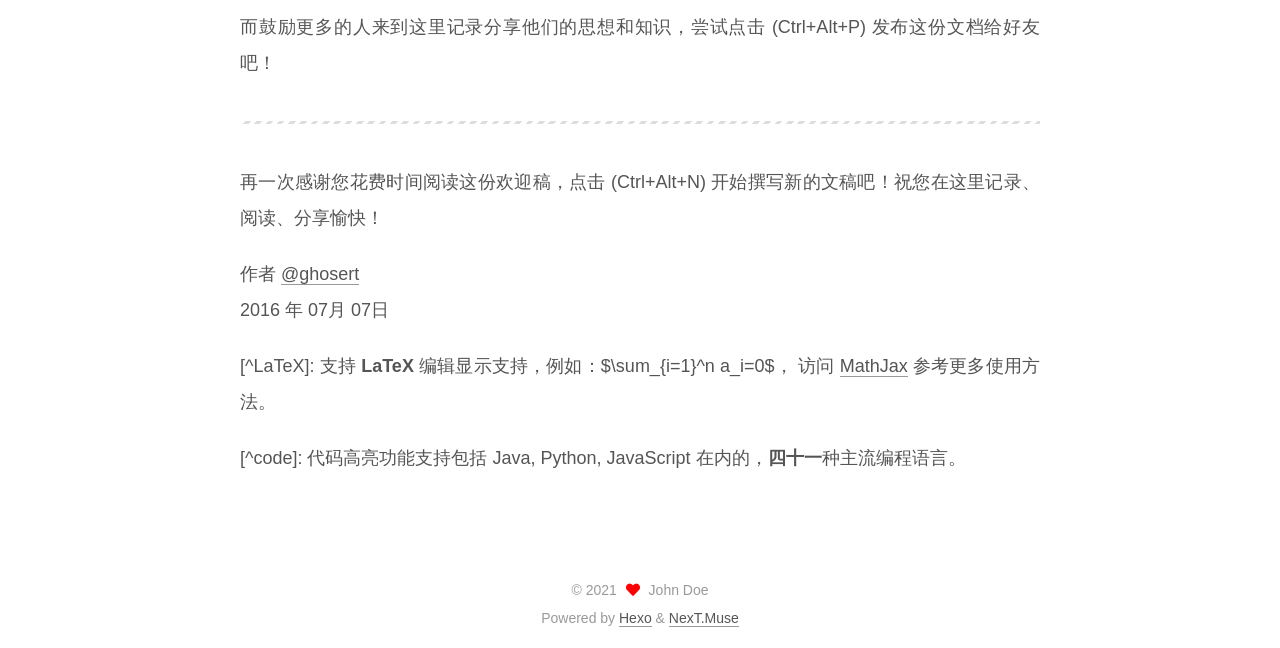
==== commit bfe10478: "由webIDE推送文章" ====
--- a/index.html
+++ b/index.html
@@ -1,11 +1,25 @@
 <!DOCTYPE html>
-<html>
+<html lang="en">
 <head>
-  <meta charset="utf-8">
-  
-  
-  <title>Hexo</title>
-  <meta name="viewport" content="width=device-width, initial-scale=1, shrink-to-fit=no">
+  <meta charset="UTF-8">
+<meta name="viewport" content="width=device-width, initial-scale=1, maximum-scale=2">
+<meta name="theme-color" content="#222">
+<meta name="generator" content="Hexo 5.4.0">
+  <link rel="apple-touch-icon" sizes="180x180" href="/images/apple-touch-icon-next.png">
+  <link rel="icon" type="image/png" sizes="32x32" href="/images/favicon-32x32-next.png">
+  <link rel="icon" type="image/png" sizes="16x16" href="/images/favicon-16x16-next.png">
+  <link rel="mask-icon" href="/images/logo.svg" color="#222">
+
+<link rel="stylesheet" href="/css/main.css">
+
+
+<link rel="stylesheet" href="/lib/font-awesome/css/all.min.css">
+
+<script id="hexo-configurations">
+    var NexT = window.NexT || {};
+    var CONFIG = {"hostname":"example.com","root":"/","scheme":"Muse","version":"7.8.0","exturl":false,"sidebar":{"position":"left","display":"post","padding":18,"offset":12,"onmobile":false},"copycode":{"enable":false,"show_result":false,"style":null},"back2top":{"enable":true,"sidebar":false,"scrollpercent":false},"bookmark":{"enable":false,"color":"#222","save":"auto"},"fancybox":false,"mediumzoom":false,"lazyload":false,"pangu":false,"comments":{"style":"tabs","active":null,"storage":true,"lazyload":false,"nav":null},"algolia":{"hits":{"per_page":10},"labels":{"input_placeholder":"Search for Posts","hits_empty":"We didn't find any results for the search: ${query}","hits_stats":"${hits} results found in ${time} ms"}},"localsearch":{"enable":true,"trigger":"auto","top_n_per_article":1,"unescape":false,"preload":false},"motion":{"enable":true,"async":false,"transition":{"post_block":"fadeIn","post_header":"slideDownIn","post_body":"slideDownIn","coll_header":"slideLeftIn","sidebar":"slideUpIn"}},"path":"search.xml"};
+  </script>
+
   <meta property="og:type" content="website">
 <meta property="og:title" content="Hexo">
 <meta property="og:url" content="http://example.com/index.html">
@@ -13,126 +27,322 @@
 <meta property="og:locale" content="en_US">
 <meta property="article:author" content="John Doe">
 <meta name="twitter:card" content="summary">
-  
-    <link rel="alternate" href="/atom.xml" title="Hexo" type="application/atom+xml">
-  
-  
-    <link rel="shortcut icon" href="/favicon.png">
-  
-  
-    
-<link rel="stylesheet" href="https://cdn.jsdelivr.net/npm/typeface-source-code-pro@0.0.71/index.min.css">
-
-  
-  
-<link rel="stylesheet" href="/css/style.css">
-
-  
-    
-<link rel="stylesheet" href="/fancybox/jquery.fancybox.min.css">
-
-  
-<meta name="generator" content="Hexo 5.4.0"></head>
-
-<body>
-  <div id="container">
-    <div id="wrap">
-      <header id="header">
-  <div id="banner"></div>
-  <div id="header-outer" class="outer">
-    <div id="header-title" class="inner">
-      <h1 id="logo-wrap">
-        <a href="/" id="logo">Hexo</a>
-      </h1>
-      
+
+<link rel="canonical" href="http://example.com/">
+
+
+<script id="page-configurations">
+  // https://hexo.io/docs/variables.html
+  CONFIG.page = {
+    sidebar: "",
+    isHome : true,
+    isPost : false,
+    lang   : 'en'
+  };
+</script>
+
+  <title>Hexo</title>
+  
+
+
+
+
+
+
+  <noscript>
+  <style>
+  .use-motion .brand,
+  .use-motion .menu-item,
+  .sidebar-inner,
+  .use-motion .post-block,
+  .use-motion .pagination,
+  .use-motion .comments,
+  .use-motion .post-header,
+  .use-motion .post-body,
+  .use-motion .collection-header { opacity: initial; }
+
+  .use-motion .site-title,
+  .use-motion .site-subtitle {
+    opacity: initial;
+    top: initial;
+  }
+
+  .use-motion .logo-line-before i { left: initial; }
+  .use-motion .logo-line-after i { right: initial; }
+  </style>
+</noscript>
+
+</head>
+
+<body itemscope itemtype="http://schema.org/WebPage">
+  <div class="container use-motion">
+    <div class="headband"></div>
+
+    <header class="header" itemscope itemtype="http://schema.org/WPHeader">
+      <div class="header-inner"><div class="site-brand-container">
+  <div class="site-nav-toggle">
+    <div class="toggle" aria-label="Toggle navigation bar">
+      <span class="toggle-line toggle-line-first"></span>
+      <span class="toggle-line toggle-line-middle"></span>
+      <span class="toggle-line toggle-line-last"></span>
     </div>
-    <div id="header-inner" class="inner">
-      <nav id="main-nav">
-        <a id="main-nav-toggle" class="nav-icon"></a>
-        
-          <a class="main-nav-link" href="/">Home</a>
-        
-          <a class="main-nav-link" href="/archives">Archives</a>
-        
-      </nav>
-      <nav id="sub-nav">
-        
-          <a id="nav-rss-link" class="nav-icon" href="/atom.xml" title="RSS Feed"></a>
-        
-        <a id="nav-search-btn" class="nav-icon" title="Search"></a>
-      </nav>
-      <div id="search-form-wrap">
-        <form action="//google.com/search" method="get" accept-charset="UTF-8" class="search-form"><input type="search" name="q" class="search-form-input" placeholder="Search"><button type="submit" class="search-form-submit">&#xF002;</button><input type="hidden" name="sitesearch" value="http://example.com"></form>
-      </div>
+  </div>
+
+  <div class="site-meta">
+
+    <a href="/" class="brand" rel="start">
+      <span class="logo-line-before"><i></i></span>
+      <h1 class="site-title">Hexo</h1>
+      <span class="logo-line-after"><i></i></span>
+    </a>
+  </div>
+
+  <div class="site-nav-right">
+    <div class="toggle popup-trigger">
+        <i class="fa fa-search fa-fw fa-lg"></i>
     </div>
   </div>
-</header>
-
-      <div class="outer">
-        <section id="main">
-  
-    <article id="post-hexo-admin测试-1" class="h-entry article article-type-post" itemprop="blogPost" itemscope itemtype="https://schema.org/BlogPosting">
-  <div class="article-meta">
-    <a href="/2021/02/28/hexo-admin%E6%B5%8B%E8%AF%95-1/" class="article-date">
-  <time class="dt-published" datetime="2021-02-28T06:17:35.000Z" itemprop="datePublished">2021-02-28</time>
-</a>
-    
-  </div>
-  <div class="article-inner">
-    
-    
-      <header class="article-header">
-        
-  
-    <h1 itemprop="name">
-      <a class="p-name article-title" href="/2021/02/28/hexo-admin%E6%B5%8B%E8%AF%95-1/">hexo admin测试</a>
-    </h1>
-  
-
+</div>
+
+
+
+
+<nav class="site-nav">
+  <ul id="menu" class="main-menu menu">
+        <li class="menu-item menu-item-home">
+
+    <a href="/" rel="section"><i class="fa fa-home fa-fw"></i>Home</a>
+
+  </li>
+        <li class="menu-item menu-item-archives">
+
+    <a href="/archives/" rel="section"><i class="fa fa-archive fa-fw"></i>Archives</a>
+
+  </li>
+      <li class="menu-item menu-item-search">
+        <a role="button" class="popup-trigger"><i class="fa fa-search fa-fw"></i>Search
+        </a>
+      </li>
+  </ul>
+</nav>
+
+
+
+  <div class="search-pop-overlay">
+    <div class="popup search-popup">
+        <div class="search-header">
+  <span class="search-icon">
+    <i class="fa fa-search"></i>
+  </span>
+  <div class="search-input-container">
+    <input autocomplete="off" autocapitalize="off"
+           placeholder="Searching..." spellcheck="false"
+           type="search" class="search-input">
+  </div>
+  <span class="popup-btn-close">
+    <i class="fa fa-times-circle"></i>
+  </span>
+</div>
+<div id="search-result">
+  <div id="no-result">
+    <i class="fa fa-spinner fa-pulse fa-5x fa-fw"></i>
+  </div>
+</div>
+
+    </div>
+  </div>
+
+</div>
+    </header>
+
+    
+  <div class="back-to-top">
+    <i class="fa fa-arrow-up"></i>
+    <span>0%</span>
+  </div>
+
+
+    <main class="main">
+      <div class="main-inner">
+        <div class="content-wrap">
+          
+
+          <div class="content index posts-expand">
+            
+      
+  
+  
+  <article itemscope itemtype="http://schema.org/Article" class="post-block" lang="en">
+    <link itemprop="mainEntityOfPage" href="http://example.com/2021/02/28/hello-world/">
+
+    <span hidden itemprop="author" itemscope itemtype="http://schema.org/Person">
+      <meta itemprop="image" content="/images/avatar.gif">
+      <meta itemprop="name" content="John Doe">
+      <meta itemprop="description" content="">
+    </span>
+
+    <span hidden itemprop="publisher" itemscope itemtype="http://schema.org/Organization">
+      <meta itemprop="name" content="Hexo">
+    </span>
+      <header class="post-header">
+        <h2 class="post-title" itemprop="name headline">
+          
+            <a href="/2021/02/28/hello-world/" class="post-title-link" itemprop="url">Hello World</a>
+        </h2>
+
+        <div class="post-meta">
+            <span class="post-meta-item">
+              <span class="post-meta-item-icon">
+                <i class="far fa-calendar"></i>
+              </span>
+              <span class="post-meta-item-text">Posted on</span>
+
+              <time title="Created: 2021-02-28 08:08:00" itemprop="dateCreated datePublished" datetime="2021-02-28T08:08:00+00:00">2021-02-28</time>
+            </span>
+
+          
+
+        </div>
       </header>
-    
-    <div class="e-content article-entry" itemprop="articleBody">
-      
-        <h1 id="admin的方式更好"><a href="#admin的方式更好" class="headerlink" title="admin的方式更好"></a>admin的方式更好</h1><p>包括很多管理插件 hexo admin</p>
+
+    
+    
+    
+    <div class="post-body" itemprop="articleBody">
+
+      
+          <p>常用命令：hexo clean &amp;&amp; hexo g &amp;&amp; hexo d</p>
+<p>Welcome to <a target="_blank" rel="noopener" href="https://hexo.io/">Hexo</a>! This is your very first post. Check <a target="_blank" rel="noopener" href="https://hexo.io/docs/">documentation</a> for more info. If you get any problems when using Hexo, you can find the answer in <a target="_blank" rel="noopener" href="https://hexo.io/docs/troubleshooting.html">troubleshooting</a> or you can ask me on <a target="_blank" rel="noopener" href="https://github.com/hexojs/hexo/issues">GitHub</a>.</p>
+<h2 id="Quick-Start"><a href="#Quick-Start" class="headerlink" title="Quick Start"></a>Quick Start</h2><h3 id="Create-a-new-post"><a href="#Create-a-new-post" class="headerlink" title="Create a new post"></a>Create a new post</h3><figure class="highlight bash"><table><tr><td class="gutter"><pre><span class="line">1</span><br></pre></td><td class="code"><pre><span class="line">$ hexo new <span class="string">&quot;My New Post&quot;</span></span><br></pre></td></tr></table></figure>
+
+<p>More info: <a target="_blank" rel="noopener" href="https://hexo.io/docs/writing.html">Writing</a></p>
+<h3 id="Run-server"><a href="#Run-server" class="headerlink" title="Run server"></a>Run server</h3><figure class="highlight bash"><table><tr><td class="gutter"><pre><span class="line">1</span><br></pre></td><td class="code"><pre><span class="line">$ hexo server</span><br></pre></td></tr></table></figure>
+
+<p>More info: <a target="_blank" rel="noopener" href="https://hexo.io/docs/server.html">Server</a></p>
+<h3 id="Generate-static-files"><a href="#Generate-static-files" class="headerlink" title="Generate static files"></a>Generate static files</h3><figure class="highlight bash"><table><tr><td class="gutter"><pre><span class="line">1</span><br></pre></td><td class="code"><pre><span class="line">$ hexo generate</span><br></pre></td></tr></table></figure>
+
+<p>More info: <a target="_blank" rel="noopener" href="https://hexo.io/docs/generating.html">Generating</a></p>
+<h3 id="Deploy-to-remote-sites"><a href="#Deploy-to-remote-sites" class="headerlink" title="Deploy to remote sites"></a>Deploy to remote sites</h3><figure class="highlight bash"><table><tr><td class="gutter"><pre><span class="line">1</span><br></pre></td><td class="code"><pre><span class="line">$ hexo deploy</span><br></pre></td></tr></table></figure>
+
+<p>More info: <a target="_blank" rel="noopener" href="https://hexo.io/docs/one-command-deployment.html">Deployment</a></p>
 
       
     </div>
-    <footer class="article-footer">
-      <a data-url="http://example.com/2021/02/28/hexo-admin%E6%B5%8B%E8%AF%95-1/" data-id="cklorgsyk00019tfr6abm3iwb" data-title="hexo admin测试" class="article-share-link">Share</a>
-      
-      
-      
-    </footer>
-  </div>
-  
-</article>
-
-
-
-  
-    <article id="post-My-New-Post" class="h-entry article article-type-post" itemprop="blogPost" itemscope itemtype="https://schema.org/BlogPosting">
-  <div class="article-meta">
-    <a href="/2021/02/28/My-New-Post/" class="article-date">
-  <time class="dt-published" datetime="2021-02-28T05:52:58.000Z" itemprop="datePublished">2021-02-28</time>
-</a>
-    
-  </div>
-  <div class="article-inner">
-    
-    
-      <header class="article-header">
-        
-  
-    <h1 itemprop="name">
-      <a class="p-name article-title" href="/2021/02/28/My-New-Post/">My New Post</a>
-    </h1>
-  
-
+
+    
+    
+    
+      <footer class="post-footer">
+        <div class="post-eof"></div>
+      </footer>
+  </article>
+  
+  
+  
+
+      
+  
+  
+  <article itemscope itemtype="http://schema.org/Article" class="post-block" lang="en">
+    <link itemprop="mainEntityOfPage" href="http://example.com/2021/02/28/hexo-admin%E6%B5%8B%E8%AF%95-1/">
+
+    <span hidden itemprop="author" itemscope itemtype="http://schema.org/Person">
+      <meta itemprop="image" content="/images/avatar.gif">
+      <meta itemprop="name" content="John Doe">
+      <meta itemprop="description" content="">
+    </span>
+
+    <span hidden itemprop="publisher" itemscope itemtype="http://schema.org/Organization">
+      <meta itemprop="name" content="Hexo">
+    </span>
+      <header class="post-header">
+        <h2 class="post-title" itemprop="name headline">
+          
+            <a href="/2021/02/28/hexo-admin%E6%B5%8B%E8%AF%95-1/" class="post-title-link" itemprop="url">hexo admin测试</a>
+        </h2>
+
+        <div class="post-meta">
+            <span class="post-meta-item">
+              <span class="post-meta-item-icon">
+                <i class="far fa-calendar"></i>
+              </span>
+              <span class="post-meta-item-text">Posted on</span>
+              
+
+              <time title="Created: 2021-02-28 06:17:35 / Modified: 06:17:36" itemprop="dateCreated datePublished" datetime="2021-02-28T06:17:35+00:00">2021-02-28</time>
+            </span>
+
+          
+
+        </div>
       </header>
-    
-    <div class="e-content article-entry" itemprop="articleBody">
-      
-        <h1 id="欢迎使用-Cmd-Markdown-编辑阅读器"><a href="#欢迎使用-Cmd-Markdown-编辑阅读器" class="headerlink" title="欢迎使用 Cmd Markdown 编辑阅读器"></a>欢迎使用 Cmd Markdown 编辑阅读器</h1><hr>
+
+    
+    
+    
+    <div class="post-body" itemprop="articleBody">
+
+      
+          <h1 id="admin的方式更好"><a href="#admin的方式更好" class="headerlink" title="admin的方式更好"></a>admin的方式更好</h1><p>包括很多管理插件 hexo admin</p>
+
+      
+    </div>
+
+    
+    
+    
+      <footer class="post-footer">
+        <div class="post-eof"></div>
+      </footer>
+  </article>
+  
+  
+  
+
+      
+  
+  
+  <article itemscope itemtype="http://schema.org/Article" class="post-block" lang="en">
+    <link itemprop="mainEntityOfPage" href="http://example.com/2021/02/28/My-New-Post/">
+
+    <span hidden itemprop="author" itemscope itemtype="http://schema.org/Person">
+      <meta itemprop="image" content="/images/avatar.gif">
+      <meta itemprop="name" content="John Doe">
+      <meta itemprop="description" content="">
+    </span>
+
+    <span hidden itemprop="publisher" itemscope itemtype="http://schema.org/Organization">
+      <meta itemprop="name" content="Hexo">
+    </span>
+      <header class="post-header">
+        <h2 class="post-title" itemprop="name headline">
+          
+            <a href="/2021/02/28/My-New-Post/" class="post-title-link" itemprop="url">My New Post</a>
+        </h2>
+
+        <div class="post-meta">
+            <span class="post-meta-item">
+              <span class="post-meta-item-icon">
+                <i class="far fa-calendar"></i>
+              </span>
+              <span class="post-meta-item-text">Posted on</span>
+              
+
+              <time title="Created: 2021-02-28 05:52:58 / Modified: 05:58:16" itemprop="dateCreated datePublished" datetime="2021-02-28T05:52:58+00:00">2021-02-28</time>
+            </span>
+
+          
+
+        </div>
+      </header>
+
+    
+    
+    
+    <div class="post-body" itemprop="articleBody">
+
+      
+          <h1 id="欢迎使用-Cmd-Markdown-编辑阅读器"><a href="#欢迎使用-Cmd-Markdown-编辑阅读器" class="headerlink" title="欢迎使用 Cmd Markdown 编辑阅读器"></a>欢迎使用 Cmd Markdown 编辑阅读器</h1><hr>
 <p>我们理解您需要更便捷更高效的工具记录思想，整理笔记、知识，并将其中承载的价值传播给他人，<strong>Cmd Markdown</strong> 是我们给出的答案 —— 我们为记录思想和分享知识提供更专业的工具。 您可以使用 Cmd Markdown：</p>
 <blockquote>
 <ul>
@@ -150,11 +360,11 @@
 <hr>
 <h2 id="什么是-Markdown"><a href="#什么是-Markdown" class="headerlink" title="什么是 Markdown"></a>什么是 Markdown</h2><p>Markdown 是一种方便记忆、书写的纯文本标记语言，用户可以使用这些标记符号以最小的输入代价生成极富表现力的文档：譬如您正在阅读的这份文档。它使用简单的符号标记不同的标题，分割不同的段落，<strong>粗体</strong> 或者 <em>斜体</em> 某些文字，更棒的是，它还可以</p>
 <h3 id="1-制作一份待办事宜-Todo-列表"><a href="#1-制作一份待办事宜-Todo-列表" class="headerlink" title="1. 制作一份待办事宜 Todo 列表"></a>1. 制作一份待办事宜 <a target="_blank" rel="noopener" href="https://www.zybuluo.com/mdeditor?url=https://www.zybuluo.com/static/editor/md-help.markdown#13-%E5%BE%85%E5%8A%9E%E4%BA%8B%E5%AE%9C-todo-%E5%88%97%E8%A1%A8">Todo 列表</a></h3><ul>
-<li><input disabled="" type="checkbox"> 支持以 PDF 格式导出文稿</li>
-<li><input disabled="" type="checkbox"> 改进 Cmd 渲染算法，使用局部渲染技术提高渲染效率</li>
-<li><input checked="" disabled="" type="checkbox"> 新增 Todo 列表功能</li>
-<li><input checked="" disabled="" type="checkbox"> 修复 LaTex 公式渲染问题</li>
-<li><input checked="" disabled="" type="checkbox"> 新增 LaTex 公式编号功能</li>
+<li><input disabled type="checkbox"> 支持以 PDF 格式导出文稿</li>
+<li><input disabled type="checkbox"> 改进 Cmd 渲染算法，使用局部渲染技术提高渲染效率</li>
+<li><input checked disabled type="checkbox"> 新增 Todo 列表功能</li>
+<li><input checked disabled type="checkbox"> 修复 LaTex 公式渲染问题</li>
+<li><input checked disabled type="checkbox"> 新增 LaTex 公式编号功能</li>
 </ul>
 <h3 id="2-无效-书写一个质能守恒公式-LaTeX"><a href="#2-无效-书写一个质能守恒公式-LaTeX" class="headerlink" title="2. (无效)书写一个质能守恒公式[^LaTeX]"></a>2. (无效)书写一个质能守恒公式[^LaTeX]</h3><p>$$E=mc^2$$</p>
 <h3 id="3-高亮一段代码-code"><a href="#3-高亮一段代码-code" class="headerlink" title="3. 高亮一段代码[^code]"></a>3. 高亮一段代码[^code]</h3><figure class="highlight python"><table><tr><td class="gutter"><pre><span class="line">1</span><br><span class="line">2</span><br><span class="line">3</span><br><span class="line">4</span><br><span class="line">5</span><br><span class="line">6</span><br><span class="line">7</span><br></pre></td><td class="code"><pre><span class="line"><span class="meta">@requires_authorization</span></span><br><span class="line"><span class="class"><span class="keyword">class</span> <span class="title">SomeClass</span>:</span></span><br><span class="line">    <span class="keyword">pass</span></span><br><span class="line"></span><br><span class="line"><span class="keyword">if</span> __name__ == <span class="string">&#x27;__main__&#x27;</span>:</span><br><span class="line">    <span class="comment"># A comment</span></span><br><span class="line">    <span class="built_in">print</span> <span class="string">&#x27;hello world&#x27;</span></span><br></pre></td></tr></table></figure>
@@ -221,158 +431,175 @@
 
       
     </div>
-    <footer class="article-footer">
-      <a data-url="http://example.com/2021/02/28/My-New-Post/" data-id="ckloqs5gp00004dfr7r3he9pf" data-title="My New Post" class="article-share-link">Share</a>
-      
-      
-      
+
+    
+    
+    
+      <footer class="post-footer">
+        <div class="post-eof"></div>
+      </footer>
+  </article>
+  
+  
+  
+
+
+  
+
+
+
+          </div>
+          
+
+<script>
+  window.addEventListener('tabs:register', () => {
+    let { activeClass } = CONFIG.comments;
+    if (CONFIG.comments.storage) {
+      activeClass = localStorage.getItem('comments_active') || activeClass;
+    }
+    if (activeClass) {
+      let activeTab = document.querySelector(`a[href="#comment-${activeClass}"]`);
+      if (activeTab) {
+        activeTab.click();
+      }
+    }
+  });
+  if (CONFIG.comments.storage) {
+    window.addEventListener('tabs:click', event => {
+      if (!event.target.matches('.tabs-comment .tab-content .tab-pane')) return;
+      let commentClass = event.target.classList[1];
+      localStorage.setItem('comments_active', commentClass);
+    });
+  }
+</script>
+
+        </div>
+          
+  
+  <div class="toggle sidebar-toggle">
+    <span class="toggle-line toggle-line-first"></span>
+    <span class="toggle-line toggle-line-middle"></span>
+    <span class="toggle-line toggle-line-last"></span>
+  </div>
+
+  <aside class="sidebar">
+    <div class="sidebar-inner">
+
+      <ul class="sidebar-nav motion-element">
+        <li class="sidebar-nav-toc">
+          Table of Contents
+        </li>
+        <li class="sidebar-nav-overview">
+          Overview
+        </li>
+      </ul>
+
+      <!--noindex-->
+      <div class="post-toc-wrap sidebar-panel">
+      </div>
+      <!--/noindex-->
+
+      <div class="site-overview-wrap sidebar-panel">
+        <div class="site-author motion-element" itemprop="author" itemscope itemtype="http://schema.org/Person">
+  <p class="site-author-name" itemprop="name">John Doe</p>
+  <div class="site-description" itemprop="description"></div>
+</div>
+<div class="site-state-wrap motion-element">
+  <nav class="site-state">
+      <div class="site-state-item site-state-posts">
+          <a href="/archives/">
+        
+          <span class="site-state-item-count">3</span>
+          <span class="site-state-item-name">posts</span>
+        </a>
+      </div>
+  </nav>
+</div>
+
+
+
+      </div>
+
+    </div>
+  </aside>
+  <div id="sidebar-dimmer"></div>
+
+
+      </div>
+    </main>
+
+    <footer class="footer">
+      <div class="footer-inner">
+        
+
+        
+
+<div class="copyright">
+  
+  &copy; 
+  <span itemprop="copyrightYear">2021</span>
+  <span class="with-love">
+    <i class="fa fa-heart"></i>
+  </span>
+  <span class="author" itemprop="copyrightHolder">John Doe</span>
+</div>
+  <div class="powered-by">Powered by <a href="https://hexo.io/" class="theme-link" rel="noopener" target="_blank">Hexo</a> & <a href="https://muse.theme-next.org/" class="theme-link" rel="noopener" target="_blank">NexT.Muse</a>
+  </div>
+
+        
+
+
+
+
+
+
+
+
+      </div>
     </footer>
   </div>
-  
-</article>
-
-
-
-  
-    <article id="post-hello-world" class="h-entry article article-type-post" itemprop="blogPost" itemscope itemtype="https://schema.org/BlogPosting">
-  <div class="article-meta">
-    <a href="/2021/02/28/hello-world/" class="article-date">
-  <time class="dt-published" datetime="2021-02-28T05:39:05.423Z" itemprop="datePublished">2021-02-28</time>
-</a>
-    
-  </div>
-  <div class="article-inner">
-    
-    
-      <header class="article-header">
-        
-  
-    <h1 itemprop="name">
-      <a class="p-name article-title" href="/2021/02/28/hello-world/">Hello World</a>
-    </h1>
-  
-
-      </header>
-    
-    <div class="e-content article-entry" itemprop="articleBody">
-      
-        <p>Welcome to <a target="_blank" rel="noopener" href="https://hexo.io/">Hexo</a>! This is your very first post. Check <a target="_blank" rel="noopener" href="https://hexo.io/docs/">documentation</a> for more info. If you get any problems when using Hexo, you can find the answer in <a target="_blank" rel="noopener" href="https://hexo.io/docs/troubleshooting.html">troubleshooting</a> or you can ask me on <a target="_blank" rel="noopener" href="https://github.com/hexojs/hexo/issues">GitHub</a>.</p>
-<h2 id="Quick-Start"><a href="#Quick-Start" class="headerlink" title="Quick Start"></a>Quick Start</h2><h3 id="Create-a-new-post"><a href="#Create-a-new-post" class="headerlink" title="Create a new post"></a>Create a new post</h3><figure class="highlight bash"><table><tr><td class="gutter"><pre><span class="line">1</span><br></pre></td><td class="code"><pre><span class="line">$ hexo new <span class="string">&quot;My New Post&quot;</span></span><br></pre></td></tr></table></figure>
-
-<p>More info: <a target="_blank" rel="noopener" href="https://hexo.io/docs/writing.html">Writing</a></p>
-<h3 id="Run-server"><a href="#Run-server" class="headerlink" title="Run server"></a>Run server</h3><figure class="highlight bash"><table><tr><td class="gutter"><pre><span class="line">1</span><br></pre></td><td class="code"><pre><span class="line">$ hexo server</span><br></pre></td></tr></table></figure>
-
-<p>More info: <a target="_blank" rel="noopener" href="https://hexo.io/docs/server.html">Server</a></p>
-<h3 id="Generate-static-files"><a href="#Generate-static-files" class="headerlink" title="Generate static files"></a>Generate static files</h3><figure class="highlight bash"><table><tr><td class="gutter"><pre><span class="line">1</span><br></pre></td><td class="code"><pre><span class="line">$ hexo generate</span><br></pre></td></tr></table></figure>
-
-<p>More info: <a target="_blank" rel="noopener" href="https://hexo.io/docs/generating.html">Generating</a></p>
-<h3 id="Deploy-to-remote-sites"><a href="#Deploy-to-remote-sites" class="headerlink" title="Deploy to remote sites"></a>Deploy to remote sites</h3><figure class="highlight bash"><table><tr><td class="gutter"><pre><span class="line">1</span><br></pre></td><td class="code"><pre><span class="line">$ hexo deploy</span><br></pre></td></tr></table></figure>
-
-<p>More info: <a target="_blank" rel="noopener" href="https://hexo.io/docs/one-command-deployment.html">Deployment</a></p>
-
-      
-    </div>
-    <footer class="article-footer">
-      <a data-url="http://example.com/2021/02/28/hello-world/" data-id="ckloq9iru0000s6fr27dpcfs9" data-title="Hello World" class="article-share-link">Share</a>
-      
-      
-      
-    </footer>
-  </div>
-  
-</article>
-
-
-
-  
-
-
-</section>
-        
-          <aside id="sidebar">
-  
-    
-
-  
-    
-
-  
-    
-  
-    
-  <div class="widget-wrap">
-    <h3 class="widget-title">Archives</h3>
-    <div class="widget">
-      <ul class="archive-list"><li class="archive-list-item"><a class="archive-list-link" href="/archives/2021/02/">February 2021</a></li></ul>
-    </div>
-  </div>
-
-
-  
-    
-  <div class="widget-wrap">
-    <h3 class="widget-title">Recent Posts</h3>
-    <div class="widget">
-      <ul>
-        
-          <li>
-            <a href="/2021/02/28/hexo-admin%E6%B5%8B%E8%AF%95-1/">hexo admin测试</a>
-          </li>
-        
-          <li>
-            <a href="/2021/02/28/My-New-Post/">My New Post</a>
-          </li>
-        
-          <li>
-            <a href="/2021/02/28/hello-world/">Hello World</a>
-          </li>
-        
-      </ul>
-    </div>
-  </div>
-
-  
-</aside>
-        
-      </div>
-      <footer id="footer">
-  
-  <div class="outer">
-    <div id="footer-info" class="inner">
-      
-      &copy; 2021 John Doe<br>
-      Powered by <a href="https://hexo.io/" target="_blank">Hexo</a>
-    </div>
-  </div>
-</footer>
-
-    </div>
-    <nav id="mobile-nav">
-  
-    <a href="/" class="mobile-nav-link">Home</a>
-  
-    <a href="/archives" class="mobile-nav-link">Archives</a>
-  
-</nav>
-    
-
-
-<script src="/js/jquery-3.4.1.min.js"></script>
-
-
-
-  
-<script src="/fancybox/jquery.fancybox.min.js"></script>
-
-
-
-
-<script src="/js/script.js"></script>
-
-
-
-
-
-  </div>
+
+  
+  <script src="/lib/anime.min.js"></script>
+  <script src="/lib/velocity/velocity.min.js"></script>
+  <script src="/lib/velocity/velocity.ui.min.js"></script>
+
+<script src="/js/utils.js"></script>
+
+<script src="/js/motion.js"></script>
+
+
+<script src="/js/schemes/muse.js"></script>
+
+
+<script src="/js/next-boot.js"></script>
+
+
+
+
+  
+
+
+
+
+  
+<script src="/js/local-search.js"></script>
+
+
+
+
+
+
+
+
+
+
+
+
+
+  
+
+  
+
 </body>
-</html>+</html>
--- a/css/main.css
+++ b/css/main.css
@@ -0,0 +1,2391 @@
+:root {
+  --body-bg-color: #fff;
+  --content-bg-color: #fff;
+  --card-bg-color: #f5f5f5;
+  --text-color: #555;
+  --blockquote-color: #666;
+  --link-color: #555;
+  --link-hover-color: #222;
+  --brand-color: #fff;
+  --brand-hover-color: #fff;
+  --table-row-odd-bg-color: #f9f9f9;
+  --table-row-hover-bg-color: #f5f5f5;
+  --menu-item-bg-color: #f5f5f5;
+  --btn-default-bg: #222;
+  --btn-default-color: #fff;
+  --btn-default-border-color: #222;
+  --btn-default-hover-bg: #fff;
+  --btn-default-hover-color: #222;
+  --btn-default-hover-border-color: #222;
+}
+html {
+  line-height: 1.15; /* 1 */
+  -webkit-text-size-adjust: 100%; /* 2 */
+}
+body {
+  margin: 0;
+}
+main {
+  display: block;
+}
+h1 {
+  font-size: 2em;
+  margin: 0.67em 0;
+}
+hr {
+  box-sizing: content-box; /* 1 */
+  height: 0; /* 1 */
+  overflow: visible; /* 2 */
+}
+pre {
+  font-family: monospace, monospace; /* 1 */
+  font-size: 1em; /* 2 */
+}
+a {
+  background: transparent;
+}
+abbr[title] {
+  border-bottom: none; /* 1 */
+  text-decoration: underline; /* 2 */
+  text-decoration: underline dotted; /* 2 */
+}
+b,
+strong {
+  font-weight: bolder;
+}
+code,
+kbd,
+samp {
+  font-family: monospace, monospace; /* 1 */
+  font-size: 1em; /* 2 */
+}
+small {
+  font-size: 80%;
+}
+sub,
+sup {
+  font-size: 75%;
+  line-height: 0;
+  position: relative;
+  vertical-align: baseline;
+}
+sub {
+  bottom: -0.25em;
+}
+sup {
+  top: -0.5em;
+}
+img {
+  border-style: none;
+}
+button,
+input,
+optgroup,
+select,
+textarea {
+  font-family: inherit; /* 1 */
+  font-size: 100%; /* 1 */
+  line-height: 1.15; /* 1 */
+  margin: 0; /* 2 */
+}
+button,
+input {
+/* 1 */
+  overflow: visible;
+}
+button,
+select {
+/* 1 */
+  text-transform: none;
+}
+button,
+[type='button'],
+[type='reset'],
+[type='submit'] {
+  -webkit-appearance: button;
+}
+button::-moz-focus-inner,
+[type='button']::-moz-focus-inner,
+[type='reset']::-moz-focus-inner,
+[type='submit']::-moz-focus-inner {
+  border-style: none;
+  padding: 0;
+}
+button:-moz-focusring,
+[type='button']:-moz-focusring,
+[type='reset']:-moz-focusring,
+[type='submit']:-moz-focusring {
+  outline: 1px dotted ButtonText;
+}
+fieldset {
+  padding: 0.35em 0.75em 0.625em;
+}
+legend {
+  box-sizing: border-box; /* 1 */
+  color: inherit; /* 2 */
+  display: table; /* 1 */
+  max-width: 100%; /* 1 */
+  padding: 0; /* 3 */
+  white-space: normal; /* 1 */
+}
+progress {
+  vertical-align: baseline;
+}
+textarea {
+  overflow: auto;
+}
+[type='checkbox'],
+[type='radio'] {
+  box-sizing: border-box; /* 1 */
+  padding: 0; /* 2 */
+}
+[type='number']::-webkit-inner-spin-button,
+[type='number']::-webkit-outer-spin-button {
+  height: auto;
+}
+[type='search'] {
+  outline-offset: -2px; /* 2 */
+  -webkit-appearance: textfield; /* 1 */
+}
+[type='search']::-webkit-search-decoration {
+  -webkit-appearance: none;
+}
+::-webkit-file-upload-button {
+  font: inherit; /* 2 */
+  -webkit-appearance: button; /* 1 */
+}
+details {
+  display: block;
+}
+summary {
+  display: list-item;
+}
+template {
+  display: none;
+}
+[hidden] {
+  display: none;
+}
+::selection {
+  background: #262a30;
+  color: #eee;
+}
+html,
+body {
+  height: 100%;
+}
+body {
+  background: var(--body-bg-color);
+  color: var(--text-color);
+  font-family: 'Lato', "PingFang SC", "Microsoft YaHei", sans-serif;
+  font-size: 1em;
+  line-height: 2;
+}
+@media (max-width: 991px) {
+  body {
+    padding-left: 0 !important;
+    padding-right: 0 !important;
+  }
+}
+h1,
+h2,
+h3,
+h4,
+h5,
+h6 {
+  font-family: 'Lato', "PingFang SC", "Microsoft YaHei", sans-serif;
+  font-weight: bold;
+  line-height: 1.5;
+  margin: 20px 0 15px;
+}
+h1 {
+  font-size: 1.5em;
+}
+h2 {
+  font-size: 1.375em;
+}
+h3 {
+  font-size: 1.25em;
+}
+h4 {
+  font-size: 1.125em;
+}
+h5 {
+  font-size: 1em;
+}
+h6 {
+  font-size: 0.875em;
+}
+p {
+  margin: 0 0 20px 0;
+}
+a,
+span.exturl {
+  border-bottom: 1px solid #999;
+  color: var(--link-color);
+  outline: 0;
+  text-decoration: none;
+  overflow-wrap: break-word;
+  word-wrap: break-word;
+  cursor: pointer;
+}
+a:hover,
+span.exturl:hover {
+  border-bottom-color: var(--link-hover-color);
+  color: var(--link-hover-color);
+}
+iframe,
+img,
+video {
+  display: block;
+  margin-left: auto;
+  margin-right: auto;
+  max-width: 100%;
+}
+hr {
+  background-image: repeating-linear-gradient(-45deg, #ddd, #ddd 4px, transparent 4px, transparent 8px);
+  border: 0;
+  height: 3px;
+  margin: 40px 0;
+}
+blockquote {
+  border-left: 4px solid #ddd;
+  color: var(--blockquote-color);
+  margin: 0;
+  padding: 0 15px;
+}
+blockquote cite::before {
+  content: '-';
+  padding: 0 5px;
+}
+dt {
+  font-weight: bold;
+}
+dd {
+  margin: 0;
+  padding: 0;
+}
+kbd {
+  background-color: #f5f5f5;
+  background-image: linear-gradient(#eee, #fff, #eee);
+  border: 1px solid #ccc;
+  border-radius: 0.2em;
+  box-shadow: 0.1em 0.1em 0.2em rgba(0,0,0,0.1);
+  color: #555;
+  font-family: inherit;
+  padding: 0.1em 0.3em;
+  white-space: nowrap;
+}
+.table-container {
+  overflow: auto;
+}
+table {
+  border-collapse: collapse;
+  border-spacing: 0;
+  font-size: 0.875em;
+  margin: 0 0 20px 0;
+  width: 100%;
+}
+tbody tr:nth-of-type(odd) {
+  background: var(--table-row-odd-bg-color);
+}
+tbody tr:hover {
+  background: var(--table-row-hover-bg-color);
+}
+caption,
+th,
+td {
+  font-weight: normal;
+  padding: 8px;
+  vertical-align: middle;
+}
+th,
+td {
+  border: 1px solid #ddd;
+  border-bottom: 3px solid #ddd;
+}
+th {
+  font-weight: 700;
+  padding-bottom: 10px;
+}
+td {
+  border-bottom-width: 1px;
+}
+.btn {
+  background: var(--btn-default-bg);
+  border: 2px solid var(--btn-default-border-color);
+  border-radius: 0;
+  color: var(--btn-default-color);
+  display: inline-block;
+  font-size: 0.875em;
+  line-height: 2;
+  padding: 0 20px;
+  text-decoration: none;
+  transition-property: background-color;
+  transition-delay: 0s;
+  transition-duration: 0.2s;
+  transition-timing-function: ease-in-out;
+}
+.btn:hover {
+  background: var(--btn-default-hover-bg);
+  border-color: var(--btn-default-hover-border-color);
+  color: var(--btn-default-hover-color);
+}
+.btn + .btn {
+  margin: 0 0 8px 8px;
+}
+.btn .fa-fw {
+  text-align: left;
+  width: 1.285714285714286em;
+}
+.toggle {
+  line-height: 0;
+}
+.toggle .toggle-line {
+  background: #fff;
+  display: inline-block;
+  height: 2px;
+  left: 0;
+  position: relative;
+  top: 0;
+  transition: all 0.4s;
+  vertical-align: top;
+  width: 100%;
+}
+.toggle .toggle-line:not(:first-child) {
+  margin-top: 3px;
+}
+.toggle.toggle-arrow .toggle-line-first {
+  left: 50%;
+  top: 2px;
+  transform: rotate(45deg);
+  width: 50%;
+}
+.toggle.toggle-arrow .toggle-line-middle {
+  left: 2px;
+  width: 90%;
+}
+.toggle.toggle-arrow .toggle-line-last {
+  left: 50%;
+  top: -2px;
+  transform: rotate(-45deg);
+  width: 50%;
+}
+.toggle.toggle-close .toggle-line-first {
+  transform: rotate(-45deg);
+  top: 5px;
+}
+.toggle.toggle-close .toggle-line-middle {
+  opacity: 0;
+}
+.toggle.toggle-close .toggle-line-last {
+  transform: rotate(45deg);
+  top: -5px;
+}
+.highlight,
+pre {
+  background: #f7f7f7;
+  color: #4d4d4c;
+  line-height: 1.6;
+  margin: 0 auto 20px;
+}
+pre,
+code {
+  font-family: consolas, Menlo, monospace, "PingFang SC", "Microsoft YaHei";
+}
+code {
+  background: #eee;
+  border-radius: 3px;
+  color: #555;
+  padding: 2px 4px;
+  overflow-wrap: break-word;
+  word-wrap: break-word;
+}
+.highlight *::selection {
+  background: #d6d6d6;
+}
+.highlight pre {
+  border: 0;
+  margin: 0;
+  padding: 10px 0;
+}
+.highlight table {
+  border: 0;
+  margin: 0;
+  width: auto;
+}
+.highlight td {
+  border: 0;
+  padding: 0;
+}
+.highlight figcaption {
+  background: #eff2f3;
+  color: #4d4d4c;
+  display: flex;
+  font-size: 0.875em;
+  justify-content: space-between;
+  line-height: 1.2;
+  padding: 0.5em;
+}
+.highlight figcaption a {
+  color: #4d4d4c;
+}
+.highlight figcaption a:hover {
+  border-bottom-color: #4d4d4c;
+}
+.highlight .gutter {
+  -moz-user-select: none;
+  -ms-user-select: none;
+  -webkit-user-select: none;
+  user-select: none;
+}
+.highlight .gutter pre {
+  background: #eff2f3;
+  color: #869194;
+  padding-left: 10px;
+  padding-right: 10px;
+  text-align: right;
+}
+.highlight .code pre {
+  background: #f7f7f7;
+  padding-left: 10px;
+  width: 100%;
+}
+.gist table {
+  width: auto;
+}
+.gist table td {
+  border: 0;
+}
+pre {
+  overflow: auto;
+  padding: 10px;
+}
+pre code {
+  background: none;
+  color: #4d4d4c;
+  font-size: 0.875em;
+  padding: 0;
+  text-shadow: none;
+}
+pre .deletion {
+  background: #fdd;
+}
+pre .addition {
+  background: #dfd;
+}
+pre .meta {
+  color: #eab700;
+  -moz-user-select: none;
+  -ms-user-select: none;
+  -webkit-user-select: none;
+  user-select: none;
+}
+pre .comment {
+  color: #8e908c;
+}
+pre .variable,
+pre .attribute,
+pre .tag,
+pre .name,
+pre .regexp,
+pre .ruby .constant,
+pre .xml .tag .title,
+pre .xml .pi,
+pre .xml .doctype,
+pre .html .doctype,
+pre .css .id,
+pre .css .class,
+pre .css .pseudo {
+  color: #c82829;
+}
+pre .number,
+pre .preprocessor,
+pre .built_in,
+pre .builtin-name,
+pre .literal,
+pre .params,
+pre .constant,
+pre .command {
+  color: #f5871f;
+}
+pre .ruby .class .title,
+pre .css .rules .attribute,
+pre .string,
+pre .symbol,
+pre .value,
+pre .inheritance,
+pre .header,
+pre .ruby .symbol,
+pre .xml .cdata,
+pre .special,
+pre .formula {
+  color: #718c00;
+}
+pre .title,
+pre .css .hexcolor {
+  color: #3e999f;
+}
+pre .function,
+pre .python .decorator,
+pre .python .title,
+pre .ruby .function .title,
+pre .ruby .title .keyword,
+pre .perl .sub,
+pre .javascript .title,
+pre .coffeescript .title {
+  color: #4271ae;
+}
+pre .keyword,
+pre .javascript .function {
+  color: #8959a8;
+}
+.blockquote-center {
+  border-left: none;
+  margin: 40px 0;
+  padding: 0;
+  position: relative;
+  text-align: center;
+}
+.blockquote-center .fa {
+  display: block;
+  opacity: 0.6;
+  position: absolute;
+  width: 100%;
+}
+.blockquote-center .fa-quote-left {
+  border-top: 1px solid #ccc;
+  text-align: left;
+  top: -20px;
+}
+.blockquote-center .fa-quote-right {
+  border-bottom: 1px solid #ccc;
+  text-align: right;
+  bottom: -20px;
+}
+.blockquote-center p,
+.blockquote-center div {
+  text-align: center;
+}
+.post-body .group-picture img {
+  margin: 0 auto;
+  padding: 0 3px;
+}
+.group-picture-row {
+  margin-bottom: 6px;
+  overflow: hidden;
+}
+.group-picture-column {
+  float: left;
+  margin-bottom: 10px;
+}
+.post-body .label {
+  color: #555;
+  display: inline;
+  padding: 0 2px;
+}
+.post-body .label.default {
+  background: #f0f0f0;
+}
+.post-body .label.primary {
+  background: #efe6f7;
+}
+.post-body .label.info {
+  background: #e5f2f8;
+}
+.post-body .label.success {
+  background: #e7f4e9;
+}
+.post-body .label.warning {
+  background: #fcf6e1;
+}
+.post-body .label.danger {
+  background: #fae8eb;
+}
+.post-body .tabs {
+  margin-bottom: 20px;
+}
+.post-body .tabs,
+.tabs-comment {
+  display: block;
+  padding-top: 10px;
+  position: relative;
+}
+.post-body .tabs ul.nav-tabs,
+.tabs-comment ul.nav-tabs {
+  display: flex;
+  flex-wrap: wrap;
+  margin: 0;
+  margin-bottom: -1px;
+  padding: 0;
+}
+@media (max-width: 413px) {
+  .post-body .tabs ul.nav-tabs,
+  .tabs-comment ul.nav-tabs {
+    display: block;
+    margin-bottom: 5px;
+  }
+}
+.post-body .tabs ul.nav-tabs li.tab,
+.tabs-comment ul.nav-tabs li.tab {
+  border-bottom: 1px solid #ddd;
+  border-left: 1px solid transparent;
+  border-right: 1px solid transparent;
+  border-top: 3px solid transparent;
+  flex-grow: 1;
+  list-style-type: none;
+  border-radius: 0 0 0 0;
+}
+@media (max-width: 413px) {
+  .post-body .tabs ul.nav-tabs li.tab,
+  .tabs-comment ul.nav-tabs li.tab {
+    border-bottom: 1px solid transparent;
+    border-left: 3px solid transparent;
+    border-right: 1px solid transparent;
+    border-top: 1px solid transparent;
+  }
+}
+@media (max-width: 413px) {
+  .post-body .tabs ul.nav-tabs li.tab,
+  .tabs-comment ul.nav-tabs li.tab {
+    border-radius: 0;
+  }
+}
+.post-body .tabs ul.nav-tabs li.tab a,
+.tabs-comment ul.nav-tabs li.tab a {
+  border-bottom: initial;
+  display: block;
+  line-height: 1.8;
+  outline: 0;
+  padding: 0.25em 0.75em;
+  text-align: center;
+  transition-delay: 0s;
+  transition-duration: 0.2s;
+  transition-timing-function: ease-out;
+}
+.post-body .tabs ul.nav-tabs li.tab a i,
+.tabs-comment ul.nav-tabs li.tab a i {
+  width: 1.285714285714286em;
+}
+.post-body .tabs ul.nav-tabs li.tab.active,
+.tabs-comment ul.nav-tabs li.tab.active {
+  border-bottom: 1px solid transparent;
+  border-left: 1px solid #ddd;
+  border-right: 1px solid #ddd;
+  border-top: 3px solid #fc6423;
+}
+@media (max-width: 413px) {
+  .post-body .tabs ul.nav-tabs li.tab.active,
+  .tabs-comment ul.nav-tabs li.tab.active {
+    border-bottom: 1px solid #ddd;
+    border-left: 3px solid #fc6423;
+    border-right: 1px solid #ddd;
+    border-top: 1px solid #ddd;
+  }
+}
+.post-body .tabs ul.nav-tabs li.tab.active a,
+.tabs-comment ul.nav-tabs li.tab.active a {
+  color: var(--link-color);
+  cursor: default;
+}
+.post-body .tabs .tab-content .tab-pane,
+.tabs-comment .tab-content .tab-pane {
+  border: 1px solid #ddd;
+  border-top: 0;
+  padding: 20px 20px 0 20px;
+  border-radius: 0;
+}
+.post-body .tabs .tab-content .tab-pane:not(.active),
+.tabs-comment .tab-content .tab-pane:not(.active) {
+  display: none;
+}
+.post-body .tabs .tab-content .tab-pane.active,
+.tabs-comment .tab-content .tab-pane.active {
+  display: block;
+}
+.post-body .tabs .tab-content .tab-pane.active:nth-of-type(1),
+.tabs-comment .tab-content .tab-pane.active:nth-of-type(1) {
+  border-radius: 0 0 0 0;
+}
+@media (max-width: 413px) {
+  .post-body .tabs .tab-content .tab-pane.active:nth-of-type(1),
+  .tabs-comment .tab-content .tab-pane.active:nth-of-type(1) {
+    border-radius: 0;
+  }
+}
+.post-body .note {
+  border-radius: 3px;
+  margin-bottom: 20px;
+  padding: 1em;
+  position: relative;
+  border: 1px solid #eee;
+  border-left-width: 5px;
+}
+.post-body .note h2,
+.post-body .note h3,
+.post-body .note h4,
+.post-body .note h5,
+.post-body .note h6 {
+  margin-top: 0;
+  border-bottom: initial;
+  margin-bottom: 0;
+  padding-top: 0;
+}
+.post-body .note p:first-child,
+.post-body .note ul:first-child,
+.post-body .note ol:first-child,
+.post-body .note table:first-child,
+.post-body .note pre:first-child,
+.post-body .note blockquote:first-child,
+.post-body .note img:first-child {
+  margin-top: 0;
+}
+.post-body .note p:last-child,
+.post-body .note ul:last-child,
+.post-body .note ol:last-child,
+.post-body .note table:last-child,
+.post-body .note pre:last-child,
+.post-body .note blockquote:last-child,
+.post-body .note img:last-child {
+  margin-bottom: 0;
+}
+.post-body .note.default {
+  border-left-color: #777;
+}
+.post-body .note.default h2,
+.post-body .note.default h3,
+.post-body .note.default h4,
+.post-body .note.default h5,
+.post-body .note.default h6 {
+  color: #777;
+}
+.post-body .note.primary {
+  border-left-color: #6f42c1;
+}
+.post-body .note.primary h2,
+.post-body .note.primary h3,
+.post-body .note.primary h4,
+.post-body .note.primary h5,
+.post-body .note.primary h6 {
+  color: #6f42c1;
+}
+.post-body .note.info {
+  border-left-color: #428bca;
+}
+.post-body .note.info h2,
+.post-body .note.info h3,
+.post-body .note.info h4,
+.post-body .note.info h5,
+.post-body .note.info h6 {
+  color: #428bca;
+}
+.post-body .note.success {
+  border-left-color: #5cb85c;
+}
+.post-body .note.success h2,
+.post-body .note.success h3,
+.post-body .note.success h4,
+.post-body .note.success h5,
+.post-body .note.success h6 {
+  color: #5cb85c;
+}
+.post-body .note.warning {
+  border-left-color: #f0ad4e;
+}
+.post-body .note.warning h2,
+.post-body .note.warning h3,
+.post-body .note.warning h4,
+.post-body .note.warning h5,
+.post-body .note.warning h6 {
+  color: #f0ad4e;
+}
+.post-body .note.danger {
+  border-left-color: #d9534f;
+}
+.post-body .note.danger h2,
+.post-body .note.danger h3,
+.post-body .note.danger h4,
+.post-body .note.danger h5,
+.post-body .note.danger h6 {
+  color: #d9534f;
+}
+.pagination .prev,
+.pagination .next,
+.pagination .page-number,
+.pagination .space {
+  display: inline-block;
+  margin: 0 10px;
+  padding: 0 11px;
+  position: relative;
+  top: -1px;
+}
+@media (max-width: 767px) {
+  .pagination .prev,
+  .pagination .next,
+  .pagination .page-number,
+  .pagination .space {
+    margin: 0 5px;
+  }
+}
+.pagination {
+  border-top: 1px solid #eee;
+  margin: 120px 0 0;
+  text-align: center;
+}
+.pagination .prev,
+.pagination .next,
+.pagination .page-number {
+  border-bottom: 0;
+  border-top: 1px solid #eee;
+  transition-property: border-color;
+  transition-delay: 0s;
+  transition-duration: 0.2s;
+  transition-timing-function: ease-in-out;
+}
+.pagination .prev:hover,
+.pagination .next:hover,
+.pagination .page-number:hover {
+  border-top-color: #222;
+}
+.pagination .space {
+  margin: 0;
+  padding: 0;
+}
+.pagination .prev {
+  margin-left: 0;
+}
+.pagination .next {
+  margin-right: 0;
+}
+.pagination .page-number.current {
+  background: #ccc;
+  border-top-color: #ccc;
+  color: #fff;
+}
+@media (max-width: 767px) {
+  .pagination {
+    border-top: none;
+  }
+  .pagination .prev,
+  .pagination .next,
+  .pagination .page-number {
+    border-bottom: 1px solid #eee;
+    border-top: 0;
+    margin-bottom: 10px;
+    padding: 0 10px;
+  }
+  .pagination .prev:hover,
+  .pagination .next:hover,
+  .pagination .page-number:hover {
+    border-bottom-color: #222;
+  }
+}
+.comments {
+  margin-top: 60px;
+  overflow: hidden;
+}
+.comment-button-group {
+  display: flex;
+  flex-wrap: wrap-reverse;
+  justify-content: center;
+  margin: 1em 0;
+}
+.comment-button-group .comment-button {
+  margin: 0.1em 0.2em;
+}
+.comment-button-group .comment-button.active {
+  background: var(--btn-default-hover-bg);
+  border-color: var(--btn-default-hover-border-color);
+  color: var(--btn-default-hover-color);
+}
+.comment-position {
+  display: none;
+}
+.comment-position.active {
+  display: block;
+}
+.tabs-comment {
+  background: var(--content-bg-color);
+  margin-top: 4em;
+  padding-top: 0;
+}
+.tabs-comment .comments {
+  border: 0;
+  box-shadow: none;
+  margin-top: 0;
+  padding-top: 0;
+}
+.container {
+  min-height: 100%;
+  position: relative;
+}
+.main-inner {
+  margin: 0 auto;
+  width: 700px;
+}
+@media (min-width: 1200px) {
+  .main-inner {
+    width: 800px;
+  }
+}
+@media (min-width: 1600px) {
+  .main-inner {
+    width: 900px;
+  }
+}
+@media (max-width: 767px) {
+  .content-wrap {
+    padding: 0 20px;
+  }
+}
+.header {
+  background: transparent;
+}
+.header-inner {
+  margin: 0 auto;
+  width: 700px;
+}
+@media (min-width: 1200px) {
+  .header-inner {
+    width: 800px;
+  }
+}
+@media (min-width: 1600px) {
+  .header-inner {
+    width: 900px;
+  }
+}
+.site-brand-container {
+  display: flex;
+  flex-shrink: 0;
+  padding: 0 10px;
+}
+.headband {
+  background: #222;
+  height: 3px;
+}
+.site-meta {
+  flex-grow: 1;
+  text-align: center;
+}
+@media (max-width: 767px) {
+  .site-meta {
+    text-align: center;
+  }
+}
+.brand {
+  border-bottom: none;
+  color: var(--brand-color);
+  display: inline-block;
+  line-height: 1.375em;
+  padding: 0 40px;
+  position: relative;
+}
+.brand:hover {
+  color: var(--brand-hover-color);
+}
+.site-title {
+  font-family: 'Lato', "PingFang SC", "Microsoft YaHei", sans-serif;
+  font-size: 1.375em;
+  font-weight: normal;
+  margin: 0;
+}
+.site-subtitle {
+  color: #999;
+  font-size: 0.8125em;
+  margin: 10px 0;
+}
+.use-motion .brand {
+  opacity: 0;
+}
+.use-motion .site-title,
+.use-motion .site-subtitle,
+.use-motion .custom-logo-image {
+  opacity: 0;
+  position: relative;
+  top: -10px;
+}
+.site-nav-toggle,
+.site-nav-right {
+  display: none;
+}
+@media (max-width: 767px) {
+  .site-nav-toggle,
+  .site-nav-right {
+    display: flex;
+    flex-direction: column;
+    justify-content: center;
+  }
+}
+.site-nav-toggle .toggle,
+.site-nav-right .toggle {
+  color: var(--text-color);
+  padding: 10px;
+  width: 22px;
+}
+.site-nav-toggle .toggle .toggle-line,
+.site-nav-right .toggle .toggle-line {
+  background: var(--text-color);
+  border-radius: 1px;
+}
+.site-nav {
+  display: block;
+}
+@media (max-width: 767px) {
+  .site-nav {
+    clear: both;
+    display: none;
+  }
+}
+.site-nav.site-nav-on {
+  display: block;
+}
+.menu {
+  margin-top: 20px;
+  padding-left: 0;
+  text-align: center;
+}
+.menu-item {
+  display: inline-block;
+  list-style: none;
+  margin: 0 10px;
+}
+@media (max-width: 767px) {
+  .menu-item {
+    display: block;
+    margin-top: 10px;
+  }
+  .menu-item.menu-item-search {
+    display: none;
+  }
+}
+.menu-item a,
+.menu-item span.exturl {
+  border-bottom: 0;
+  display: block;
+  font-size: 0.8125em;
+  transition-property: border-color;
+  transition-delay: 0s;
+  transition-duration: 0.2s;
+  transition-timing-function: ease-in-out;
+}
+@media (hover: none) {
+  .menu-item a:hover,
+  .menu-item span.exturl:hover {
+    border-bottom-color: transparent !important;
+  }
+}
+.menu-item .fa,
+.menu-item .fab,
+.menu-item .far,
+.menu-item .fas {
+  margin-right: 8px;
+}
+.menu-item .badge {
+  display: inline-block;
+  font-weight: bold;
+  line-height: 1;
+  margin-left: 0.35em;
+  margin-top: 0.35em;
+  text-align: center;
+  white-space: nowrap;
+}
+@media (max-width: 767px) {
+  .menu-item .badge {
+    float: right;
+    margin-left: 0;
+  }
+}
+.menu-item-active a,
+.menu .menu-item a:hover,
+.menu .menu-item span.exturl:hover {
+  background: var(--menu-item-bg-color);
+}
+.use-motion .menu-item {
+  opacity: 0;
+}
+.sidebar {
+  background: #222;
+  bottom: 0;
+  box-shadow: inset 0 2px 6px #000;
+  position: fixed;
+  top: 0;
+}
+@media (max-width: 991px) {
+  .sidebar {
+    display: none;
+  }
+}
+.sidebar-inner {
+  color: #999;
+  padding: 18px 10px;
+  text-align: center;
+}
+.cc-license {
+  margin-top: 10px;
+  text-align: center;
+}
+.cc-license .cc-opacity {
+  border-bottom: none;
+  opacity: 0.7;
+}
+.cc-license .cc-opacity:hover {
+  opacity: 0.9;
+}
+.cc-license img {
+  display: inline-block;
+}
+.site-author-image {
+  border: 2px solid #333;
+  display: block;
+  margin: 0 auto;
+  max-width: 96px;
+  padding: 2px;
+}
+.site-author-name {
+  color: #f5f5f5;
+  font-weight: normal;
+  margin: 5px 0 0;
+  text-align: center;
+}
+.site-description {
+  color: #999;
+  font-size: 1em;
+  margin-top: 5px;
+  text-align: center;
+}
+.links-of-author {
+  margin-top: 15px;
+}
+.links-of-author a,
+.links-of-author span.exturl {
+  border-bottom-color: #555;
+  display: inline-block;
+  font-size: 0.8125em;
+  margin-bottom: 10px;
+  margin-right: 10px;
+  vertical-align: middle;
+}
+.links-of-author a::before,
+.links-of-author span.exturl::before {
+  background: #ff4239;
+  border-radius: 50%;
+  content: ' ';
+  display: inline-block;
+  height: 4px;
+  margin-right: 3px;
+  vertical-align: middle;
+  width: 4px;
+}
+.sidebar-button {
+  margin-top: 15px;
+}
+.sidebar-button a {
+  border: 1px solid #fc6423;
+  border-radius: 4px;
+  color: #fc6423;
+  display: inline-block;
+  padding: 0 15px;
+}
+.sidebar-button a .fa,
+.sidebar-button a .fab,
+.sidebar-button a .far,
+.sidebar-button a .fas {
+  margin-right: 5px;
+}
+.sidebar-button a:hover {
+  background: #fc6423;
+  border: 1px solid #fc6423;
+  color: #fff;
+}
+.sidebar-button a:hover .fa,
+.sidebar-button a:hover .fab,
+.sidebar-button a:hover .far,
+.sidebar-button a:hover .fas {
+  color: #fff;
+}
+.links-of-blogroll {
+  font-size: 0.8125em;
+  margin-top: 10px;
+}
+.links-of-blogroll-title {
+  font-size: 0.875em;
+  font-weight: 600;
+  margin-top: 0;
+}
+.links-of-blogroll-list {
+  list-style: none;
+  margin: 0;
+  padding: 0;
+}
+#sidebar-dimmer {
+  display: none;
+}
+@media (max-width: 767px) {
+  #sidebar-dimmer {
+    background: #000;
+    display: block;
+    height: 100%;
+    left: 100%;
+    opacity: 0;
+    position: fixed;
+    top: 0;
+    width: 100%;
+    z-index: 1100;
+  }
+  .sidebar-active + #sidebar-dimmer {
+    opacity: 0.7;
+    transform: translateX(-100%);
+    transition: opacity 0.5s;
+  }
+}
+.sidebar-nav {
+  margin: 0;
+  padding-bottom: 20px;
+  padding-left: 0;
+}
+.sidebar-nav li {
+  border-bottom: 1px solid transparent;
+  color: #666;
+  cursor: pointer;
+  display: inline-block;
+  font-size: 0.875em;
+}
+.sidebar-nav li.sidebar-nav-overview {
+  margin-left: 10px;
+}
+.sidebar-nav li:hover {
+  color: #f5f5f5;
+}
+.sidebar-nav .sidebar-nav-active {
+  border-bottom-color: #87daff;
+  color: #87daff;
+}
+.sidebar-nav .sidebar-nav-active:hover {
+  color: #87daff;
+}
+.sidebar-panel {
+  display: none;
+  overflow-x: hidden;
+  overflow-y: auto;
+}
+.sidebar-panel-active {
+  display: block;
+}
+.sidebar-toggle {
+  background: #222;
+  bottom: 45px;
+  cursor: pointer;
+  height: 14px;
+  left: 30px;
+  padding: 5px;
+  position: fixed;
+  width: 14px;
+  z-index: 1300;
+}
+@media (max-width: 991px) {
+  .sidebar-toggle {
+    left: 20px;
+    opacity: 0.8;
+    display: none;
+  }
+}
+.sidebar-toggle:hover .toggle-line {
+  background: #87daff;
+}
+.post-toc {
+  font-size: 0.875em;
+}
+.post-toc ol {
+  list-style: none;
+  margin: 0;
+  padding: 0 2px 5px 10px;
+  text-align: left;
+}
+.post-toc ol > ol {
+  padding-left: 0;
+}
+.post-toc ol a {
+  transition-property: all;
+  transition-delay: 0s;
+  transition-duration: 0.2s;
+  transition-timing-function: ease-in-out;
+}
+.post-toc .nav-item {
+  line-height: 1.8;
+  overflow: hidden;
+  text-overflow: ellipsis;
+  white-space: nowrap;
+}
+.post-toc .nav .nav-child {
+  display: none;
+}
+.post-toc .nav .active > .nav-child {
+  display: block;
+}
+.post-toc .nav .active-current > .nav-child {
+  display: block;
+}
+.post-toc .nav .active-current > .nav-child > .nav-item {
+  display: block;
+}
+.post-toc .nav .active > a {
+  border-bottom-color: #87daff;
+  color: #87daff;
+}
+.post-toc .nav .active-current > a {
+  color: #87daff;
+}
+.post-toc .nav .active-current > a:hover {
+  color: #87daff;
+}
+.site-state {
+  display: flex;
+  justify-content: center;
+  line-height: 1.4;
+  margin-top: 10px;
+  overflow: hidden;
+  text-align: center;
+  white-space: nowrap;
+}
+.site-state-item {
+  padding: 0 15px;
+}
+.site-state-item:not(:first-child) {
+  border-left: 1px solid #333;
+}
+.site-state-item a {
+  border-bottom: none;
+}
+.site-state-item-count {
+  display: block;
+  font-size: 1.25em;
+  font-weight: 600;
+  text-align: center;
+}
+.site-state-item-name {
+  color: inherit;
+  font-size: 0.875em;
+}
+.footer {
+  color: #999;
+  font-size: 0.875em;
+  padding: 20px 0;
+}
+.footer.footer-fixed {
+  bottom: 0;
+  left: 0;
+  position: absolute;
+  right: 0;
+}
+.footer-inner {
+  box-sizing: border-box;
+  margin: 0 auto;
+  text-align: center;
+  width: 700px;
+}
+@media (min-width: 1200px) {
+  .footer-inner {
+    width: 800px;
+  }
+}
+@media (min-width: 1600px) {
+  .footer-inner {
+    width: 900px;
+  }
+}
+.languages {
+  display: inline-block;
+  font-size: 1.125em;
+  position: relative;
+}
+.languages .lang-select-label span {
+  margin: 0 0.5em;
+}
+.languages .lang-select {
+  height: 100%;
+  left: 0;
+  opacity: 0;
+  position: absolute;
+  top: 0;
+  width: 100%;
+}
+.with-love {
+  color: #ff0000;
+  display: inline-block;
+  margin: 0 5px;
+}
+.powered-by,
+.theme-info {
+  display: inline-block;
+}
+@-moz-keyframes iconAnimate {
+  0%, 100% {
+    transform: scale(1);
+  }
+  10%, 30% {
+    transform: scale(0.9);
+  }
+  20%, 40%, 60%, 80% {
+    transform: scale(1.1);
+  }
+  50%, 70% {
+    transform: scale(1.1);
+  }
+}
+@-webkit-keyframes iconAnimate {
+  0%, 100% {
+    transform: scale(1);
+  }
+  10%, 30% {
+    transform: scale(0.9);
+  }
+  20%, 40%, 60%, 80% {
+    transform: scale(1.1);
+  }
+  50%, 70% {
+    transform: scale(1.1);
+  }
+}
+@-o-keyframes iconAnimate {
+  0%, 100% {
+    transform: scale(1);
+  }
+  10%, 30% {
+    transform: scale(0.9);
+  }
+  20%, 40%, 60%, 80% {
+    transform: scale(1.1);
+  }
+  50%, 70% {
+    transform: scale(1.1);
+  }
+}
+@keyframes iconAnimate {
+  0%, 100% {
+    transform: scale(1);
+  }
+  10%, 30% {
+    transform: scale(0.9);
+  }
+  20%, 40%, 60%, 80% {
+    transform: scale(1.1);
+  }
+  50%, 70% {
+    transform: scale(1.1);
+  }
+}
+.back-to-top {
+  font-size: 12px;
+  text-align: center;
+  transition-delay: 0s;
+  transition-duration: 0.2s;
+  transition-timing-function: ease-in-out;
+}
+.back-to-top {
+  background: #222;
+  bottom: -100px;
+  box-sizing: border-box;
+  color: #fff;
+  cursor: pointer;
+  left: 30px;
+  opacity: 1;
+  padding: 0 6px;
+  position: fixed;
+  transition-property: bottom;
+  z-index: 1300;
+  width: 24px;
+}
+.back-to-top span {
+  display: none;
+}
+.back-to-top:hover {
+  color: #87daff;
+}
+.back-to-top.back-to-top-on {
+  bottom: 19px;
+}
+@media (max-width: 991px) {
+  .back-to-top {
+    left: 20px;
+    opacity: 0.8;
+  }
+}
+.post-body {
+  font-family: 'Lato', "PingFang SC", "Microsoft YaHei", sans-serif;
+  overflow-wrap: break-word;
+  word-wrap: break-word;
+}
+@media (min-width: 1200px) {
+  .post-body {
+    font-size: 1.125em;
+  }
+}
+.post-body .exturl .fa {
+  font-size: 0.875em;
+  margin-left: 4px;
+}
+.post-body .image-caption,
+.post-body .figure .caption {
+  color: #999;
+  font-size: 0.875em;
+  font-weight: bold;
+  line-height: 1;
+  margin: -20px auto 15px;
+  text-align: center;
+}
+.post-sticky-flag {
+  display: inline-block;
+  transform: rotate(30deg);
+}
+.post-button {
+  margin-top: 40px;
+  text-align: center;
+}
+.use-motion .post-block,
+.use-motion .pagination,
+.use-motion .comments {
+  opacity: 0;
+}
+.use-motion .post-header {
+  opacity: 0;
+}
+.use-motion .post-body {
+  opacity: 0;
+}
+.use-motion .collection-header {
+  opacity: 0;
+}
+.posts-collapse {
+  margin-left: 35px;
+  position: relative;
+}
+@media (max-width: 767px) {
+  .posts-collapse {
+    margin-left: 0px;
+    margin-right: 0px;
+  }
+}
+.posts-collapse .collection-title {
+  font-size: 1.125em;
+  position: relative;
+}
+.posts-collapse .collection-title::before {
+  background: #999;
+  border: 1px solid #fff;
+  border-radius: 50%;
+  content: ' ';
+  height: 10px;
+  left: 0;
+  margin-left: -6px;
+  margin-top: -4px;
+  position: absolute;
+  top: 50%;
+  width: 10px;
+}
+.posts-collapse .collection-year {
+  font-size: 1.5em;
+  font-weight: bold;
+  margin: 60px 0;
+  position: relative;
+}
+.posts-collapse .collection-year::before {
+  background: #bbb;
+  border-radius: 50%;
+  content: ' ';
+  height: 8px;
+  left: 0;
+  margin-left: -4px;
+  margin-top: -4px;
+  position: absolute;
+  top: 50%;
+  width: 8px;
+}
+.posts-collapse .collection-header {
+  display: block;
+  margin: 0 0 0 20px;
+}
+.posts-collapse .collection-header small {
+  color: #bbb;
+  margin-left: 5px;
+}
+.posts-collapse .post-header {
+  border-bottom: 1px dashed #ccc;
+  margin: 30px 0;
+  padding-left: 15px;
+  position: relative;
+  transition-property: border;
+  transition-delay: 0s;
+  transition-duration: 0.2s;
+  transition-timing-function: ease-in-out;
+}
+.posts-collapse .post-header::before {
+  background: #bbb;
+  border: 1px solid #fff;
+  border-radius: 50%;
+  content: ' ';
+  height: 6px;
+  left: 0;
+  margin-left: -4px;
+  position: absolute;
+  top: 0.75em;
+  transition-property: background;
+  width: 6px;
+  transition-delay: 0s;
+  transition-duration: 0.2s;
+  transition-timing-function: ease-in-out;
+}
+.posts-collapse .post-header:hover {
+  border-bottom-color: #666;
+}
+.posts-collapse .post-header:hover::before {
+  background: #222;
+}
+.posts-collapse .post-meta {
+  display: inline;
+  font-size: 0.75em;
+  margin-right: 10px;
+}
+.posts-collapse .post-title {
+  display: inline;
+}
+.posts-collapse .post-title a,
+.posts-collapse .post-title span.exturl {
+  border-bottom: none;
+  color: var(--link-color);
+}
+.posts-collapse .post-title .fa-external-link-alt {
+  font-size: 0.875em;
+  margin-left: 5px;
+}
+.posts-collapse::before {
+  background: #f5f5f5;
+  content: ' ';
+  height: 100%;
+  left: 0;
+  margin-left: -2px;
+  position: absolute;
+  top: 1.25em;
+  width: 4px;
+}
+.post-eof {
+  background: #ccc;
+  height: 1px;
+  margin: 80px auto 60px;
+  text-align: center;
+  width: 8%;
+}
+.post-block:last-of-type .post-eof {
+  display: none;
+}
+.content {
+  padding-top: 40px;
+}
+@media (min-width: 992px) {
+  .post-body {
+    text-align: justify;
+  }
+}
+@media (max-width: 991px) {
+  .post-body {
+    text-align: justify;
+  }
+}
+.post-body h1,
+.post-body h2,
+.post-body h3,
+.post-body h4,
+.post-body h5,
+.post-body h6 {
+  padding-top: 10px;
+}
+.post-body h1 .header-anchor,
+.post-body h2 .header-anchor,
+.post-body h3 .header-anchor,
+.post-body h4 .header-anchor,
+.post-body h5 .header-anchor,
+.post-body h6 .header-anchor {
+  border-bottom-style: none;
+  color: #ccc;
+  float: right;
+  margin-left: 10px;
+  visibility: hidden;
+}
+.post-body h1 .header-anchor:hover,
+.post-body h2 .header-anchor:hover,
+.post-body h3 .header-anchor:hover,
+.post-body h4 .header-anchor:hover,
+.post-body h5 .header-anchor:hover,
+.post-body h6 .header-anchor:hover {
+  color: inherit;
+}
+.post-body h1:hover .header-anchor,
+.post-body h2:hover .header-anchor,
+.post-body h3:hover .header-anchor,
+.post-body h4:hover .header-anchor,
+.post-body h5:hover .header-anchor,
+.post-body h6:hover .header-anchor {
+  visibility: visible;
+}
+.post-body iframe,
+.post-body img,
+.post-body video {
+  margin-bottom: 20px;
+}
+.post-body .video-container {
+  height: 0;
+  margin-bottom: 20px;
+  overflow: hidden;
+  padding-top: 75%;
+  position: relative;
+  width: 100%;
+}
+.post-body .video-container iframe,
+.post-body .video-container object,
+.post-body .video-container embed {
+  height: 100%;
+  left: 0;
+  margin: 0;
+  position: absolute;
+  top: 0;
+  width: 100%;
+}
+.post-gallery {
+  align-items: center;
+  display: grid;
+  grid-gap: 10px;
+  grid-template-columns: 1fr 1fr 1fr;
+  margin-bottom: 20px;
+}
+@media (max-width: 767px) {
+  .post-gallery {
+    grid-template-columns: 1fr 1fr;
+  }
+}
+.post-gallery a {
+  border: 0;
+}
+.post-gallery img {
+  margin: 0;
+}
+.posts-expand .post-header {
+  font-size: 1.125em;
+}
+.posts-expand .post-title {
+  font-size: 1.5em;
+  font-weight: normal;
+  margin: initial;
+  text-align: center;
+  overflow-wrap: break-word;
+  word-wrap: break-word;
+}
+.posts-expand .post-title-link {
+  border-bottom: none;
+  color: var(--link-color);
+  display: inline-block;
+  position: relative;
+  vertical-align: top;
+}
+.posts-expand .post-title-link::before {
+  background: var(--link-color);
+  bottom: 0;
+  content: '';
+  height: 2px;
+  left: 0;
+  position: absolute;
+  transform: scaleX(0);
+  visibility: hidden;
+  width: 100%;
+  transition-delay: 0s;
+  transition-duration: 0.2s;
+  transition-timing-function: ease-in-out;
+}
+.posts-expand .post-title-link:hover::before {
+  transform: scaleX(1);
+  visibility: visible;
+}
+.posts-expand .post-title-link .fa-external-link-alt {
+  font-size: 0.875em;
+  margin-left: 5px;
+}
+.posts-expand .post-meta {
+  color: #999;
+  font-family: 'Lato', "PingFang SC", "Microsoft YaHei", sans-serif;
+  font-size: 0.75em;
+  margin: 3px 0 60px 0;
+  text-align: center;
+}
+.posts-expand .post-meta .post-description {
+  font-size: 0.875em;
+  margin-top: 2px;
+}
+.posts-expand .post-meta time {
+  border-bottom: 1px dashed #999;
+  cursor: pointer;
+}
+.post-meta .post-meta-item + .post-meta-item::before {
+  content: '|';
+  margin: 0 0.5em;
+}
+.post-meta-divider {
+  margin: 0 0.5em;
+}
+.post-meta-item-icon {
+  margin-right: 3px;
+}
+@media (max-width: 991px) {
+  .post-meta-item-icon {
+    display: inline-block;
+  }
+}
+@media (max-width: 991px) {
+  .post-meta-item-text {
+    display: none;
+  }
+}
+.post-nav {
+  border-top: 1px solid #eee;
+  display: flex;
+  justify-content: space-between;
+  margin-top: 15px;
+  padding: 10px 5px 0;
+}
+.post-nav-item {
+  flex: 1;
+}
+.post-nav-item a {
+  border-bottom: none;
+  display: block;
+  font-size: 0.875em;
+  line-height: 1.6;
+  position: relative;
+}
+.post-nav-item a:active {
+  top: 2px;
+}
+.post-nav-item .fa {
+  font-size: 0.75em;
+}
+.post-nav-item:first-child {
+  margin-right: 15px;
+}
+.post-nav-item:first-child .fa {
+  margin-right: 5px;
+}
+.post-nav-item:last-child {
+  margin-left: 15px;
+  text-align: right;
+}
+.post-nav-item:last-child .fa {
+  margin-left: 5px;
+}
+.rtl.post-body p,
+.rtl.post-body a,
+.rtl.post-body h1,
+.rtl.post-body h2,
+.rtl.post-body h3,
+.rtl.post-body h4,
+.rtl.post-body h5,
+.rtl.post-body h6,
+.rtl.post-body li,
+.rtl.post-body ul,
+.rtl.post-body ol {
+  direction: rtl;
+  font-family: UKIJ Ekran;
+}
+.rtl.post-title {
+  font-family: UKIJ Ekran;
+}
+.post-tags {
+  margin-top: 40px;
+  text-align: center;
+}
+.post-tags a {
+  display: inline-block;
+  font-size: 0.8125em;
+}
+.post-tags a:not(:last-child) {
+  margin-right: 10px;
+}
+.post-widgets {
+  border-top: 1px solid #eee;
+  margin-top: 15px;
+  text-align: center;
+}
+.wp_rating {
+  height: 20px;
+  line-height: 20px;
+  margin-top: 10px;
+  padding-top: 6px;
+  text-align: center;
+}
+.social-like {
+  display: flex;
+  font-size: 0.875em;
+  justify-content: center;
+  text-align: center;
+}
+.reward-container {
+  margin: 20px auto;
+  padding: 10px 0;
+  text-align: center;
+  width: 90%;
+}
+.reward-container button {
+  background: transparent;
+  border: 1px solid #fc6423;
+  border-radius: 0;
+  color: #fc6423;
+  cursor: pointer;
+  line-height: 2;
+  outline: 0;
+  padding: 0 15px;
+  vertical-align: text-top;
+}
+.reward-container button:hover {
+  background: #fc6423;
+  border: 1px solid transparent;
+  color: #fa9366;
+}
+#qr {
+  padding-top: 20px;
+}
+#qr a {
+  border: 0;
+}
+#qr img {
+  display: inline-block;
+  margin: 0.8em 2em 0 2em;
+  max-width: 100%;
+  width: 180px;
+}
+#qr p {
+  text-align: center;
+}
+.category-all-page .category-all-title {
+  text-align: center;
+}
+.category-all-page .category-all {
+  margin-top: 20px;
+}
+.category-all-page .category-list {
+  list-style: none;
+  margin: 0;
+  padding: 0;
+}
+.category-all-page .category-list-item {
+  margin: 5px 10px;
+}
+.category-all-page .category-list-count {
+  color: #bbb;
+}
+.category-all-page .category-list-count::before {
+  content: ' (';
+  display: inline;
+}
+.category-all-page .category-list-count::after {
+  content: ') ';
+  display: inline;
+}
+.category-all-page .category-list-child {
+  padding-left: 10px;
+}
+.event-list {
+  padding: 0;
+}
+.event-list hr {
+  background: #222;
+  margin: 20px 0 45px 0;
+}
+.event-list hr::after {
+  background: #222;
+  color: #fff;
+  content: 'NOW';
+  display: inline-block;
+  font-weight: bold;
+  padding: 0 5px;
+  text-align: right;
+}
+.event-list .event {
+  background: #222;
+  margin: 20px 0;
+  min-height: 40px;
+  padding: 15px 0 15px 10px;
+}
+.event-list .event .event-summary {
+  color: #fff;
+  margin: 0;
+  padding-bottom: 3px;
+}
+.event-list .event .event-summary::before {
+  animation: dot-flash 1s alternate infinite ease-in-out;
+  color: #fff;
+  content: '\f111';
+  display: inline-block;
+  font-size: 10px;
+  margin-right: 25px;
+  vertical-align: middle;
+  font-family: 'Font Awesome 5 Free';
+  font-weight: 900;
+}
+.event-list .event .event-relative-time {
+  color: #bbb;
+  display: inline-block;
+  font-size: 12px;
+  font-weight: normal;
+  padding-left: 12px;
+}
+.event-list .event .event-details {
+  color: #fff;
+  display: block;
+  line-height: 18px;
+  margin-left: 56px;
+  padding-bottom: 6px;
+  padding-top: 3px;
+  text-indent: -24px;
+}
+.event-list .event .event-details::before {
+  color: #fff;
+  display: inline-block;
+  margin-right: 9px;
+  text-align: center;
+  text-indent: 0;
+  width: 14px;
+  font-family: 'Font Awesome 5 Free';
+  font-weight: 900;
+}
+.event-list .event .event-details.event-location::before {
+  content: '\f041';
+}
+.event-list .event .event-details.event-duration::before {
+  content: '\f017';
+}
+.event-list .event-past {
+  background: #f5f5f5;
+}
+.event-list .event-past .event-summary,
+.event-list .event-past .event-details {
+  color: #bbb;
+  opacity: 0.9;
+}
+.event-list .event-past .event-summary::before,
+.event-list .event-past .event-details::before {
+  animation: none;
+  color: #bbb;
+}
+@-moz-keyframes dot-flash {
+  from {
+    opacity: 1;
+    transform: scale(1);
+  }
+  to {
+    opacity: 0;
+    transform: scale(0.8);
+  }
+}
+@-webkit-keyframes dot-flash {
+  from {
+    opacity: 1;
+    transform: scale(1);
+  }
+  to {
+    opacity: 0;
+    transform: scale(0.8);
+  }
+}
+@-o-keyframes dot-flash {
+  from {
+    opacity: 1;
+    transform: scale(1);
+  }
+  to {
+    opacity: 0;
+    transform: scale(0.8);
+  }
+}
+@keyframes dot-flash {
+  from {
+    opacity: 1;
+    transform: scale(1);
+  }
+  to {
+    opacity: 0;
+    transform: scale(0.8);
+  }
+}
+ul.breadcrumb {
+  font-size: 0.75em;
+  list-style: none;
+  margin: 1em 0;
+  padding: 0 2em;
+  text-align: center;
+}
+ul.breadcrumb li {
+  display: inline;
+}
+ul.breadcrumb li + li::before {
+  content: '/\00a0';
+  font-weight: normal;
+  padding: 0.5em;
+}
+ul.breadcrumb li + li:last-child {
+  font-weight: bold;
+}
+.tag-cloud {
+  text-align: center;
+}
+.tag-cloud a {
+  display: inline-block;
+  margin: 10px;
+}
+.tag-cloud a:hover {
+  color: var(--link-hover-color) !important;
+}
+.search-pop-overlay {
+  background: rgba(0,0,0,0);
+  height: 100%;
+  left: 0;
+  position: fixed;
+  top: 0;
+  transition: visibility 0s linear 0.2s, background 0.2s;
+  visibility: hidden;
+  width: 100%;
+  z-index: 1400;
+}
+.search-pop-overlay.search-active {
+  background: rgba(0,0,0,0.3);
+  transition: background 0.2s;
+  visibility: visible;
+}
+.search-popup {
+  background: var(--card-bg-color);
+  border-radius: 5px;
+  height: 80%;
+  left: calc(50% - 350px);
+  position: fixed;
+  top: 10%;
+  transform: scale(0);
+  transition: transform 0.2s;
+  width: 700px;
+  z-index: 1500;
+}
+.search-active .search-popup {
+  transform: scale(1);
+}
+@media (max-width: 767px) {
+  .search-popup {
+    border-radius: 0;
+    height: 100%;
+    left: 0;
+    margin: 0;
+    top: 0;
+    width: 100%;
+  }
+}
+.search-popup .search-icon,
+.search-popup .popup-btn-close {
+  color: #999;
+  font-size: 18px;
+  padding: 0 10px;
+}
+.search-popup .popup-btn-close {
+  cursor: pointer;
+}
+.search-popup .popup-btn-close:hover .fa {
+  color: #222;
+}
+.search-popup .search-header {
+  background: #eee;
+  border-top-left-radius: 5px;
+  border-top-right-radius: 5px;
+  display: flex;
+  padding: 5px;
+}
+.search-popup input.search-input {
+  background: transparent;
+  border: 0;
+  outline: 0;
+  width: 100%;
+}
+.search-popup input.search-input::-webkit-search-cancel-button {
+  display: none;
+}
+.search-popup .search-input-container {
+  flex-grow: 1;
+  padding: 2px;
+}
+.search-popup ul.search-result-list {
+  margin: 0 5px;
+  padding: 0;
+  width: 100%;
+}
+.search-popup p.search-result {
+  border-bottom: 1px dashed #ccc;
+  padding: 5px 0;
+}
+.search-popup a.search-result-title {
+  font-weight: bold;
+}
+.search-popup .search-keyword {
+  border-bottom: 1px dashed #ff2a2a;
+  color: #ff2a2a;
+  font-weight: bold;
+}
+.search-popup #search-result {
+  display: flex;
+  height: calc(100% - 55px);
+  overflow: auto;
+  padding: 5px 25px;
+}
+.search-popup #no-result {
+  color: #ccc;
+  margin: auto;
+}
+@media (max-width: 767px) {
+  .header-inner,
+  .main-inner,
+  .footer-inner {
+    width: auto;
+  }
+}
+.header-inner {
+  padding-top: 100px;
+}
+@media (max-width: 767px) {
+  .header-inner {
+    padding-top: 50px;
+  }
+}
+.main-inner {
+  padding-bottom: 60px;
+}
+.content {
+  padding-top: 70px;
+}
+@media (max-width: 767px) {
+  .content {
+    padding-top: 35px;
+  }
+}
+embed {
+  display: block;
+  margin: 0 auto 25px auto;
+}
+.custom-logo .site-meta-headline {
+  text-align: center;
+}
+.custom-logo .site-title {
+  color: #222;
+  margin: 10px auto 0;
+}
+.custom-logo .site-title a {
+  border: 0;
+}
+.custom-logo-image {
+  background: #fff;
+  margin: 0 auto;
+  max-width: 150px;
+  padding: 5px;
+}
+.brand {
+  background: var(--btn-default-bg);
+}
+@media (max-width: 767px) {
+  .site-nav {
+    border-bottom: 1px solid #ddd;
+    border-top: 1px solid #ddd;
+    left: 0;
+    margin: 0;
+    padding: 0;
+    width: 100%;
+  }
+}
+@media (max-width: 767px) {
+  .menu {
+    text-align: left;
+  }
+}
+.menu-item-active a,
+.menu .menu-item a:hover,
+.menu .menu-item span.exturl:hover {
+  background: transparent;
+  border-bottom: 1px solid var(--link-hover-color) !important;
+}
+@media (max-width: 767px) {
+  .menu-item-active a,
+  .menu .menu-item a:hover,
+  .menu .menu-item span.exturl:hover {
+    border-bottom: 1px dotted #ddd !important;
+  }
+}
+@media (max-width: 767px) {
+  .menu .menu-item {
+    margin: 0 10px;
+  }
+}
+.menu .menu-item a,
+.menu .menu-item span.exturl {
+  border-bottom: 1px solid transparent;
+}
+@media (max-width: 767px) {
+  .menu .menu-item a,
+  .menu .menu-item span.exturl {
+    padding: 5px 10px;
+  }
+}
+@media (min-width: 768px) {
+  .menu .menu-item .fa,
+  .menu .menu-item .fab,
+  .menu .menu-item .far,
+  .menu .menu-item .fas {
+    display: block;
+    line-height: 2;
+    margin-right: 0;
+    width: 100%;
+  }
+}
+.menu .menu-item .badge {
+  background: #eee;
+  padding: 1px 4px;
+}
+.sub-menu {
+  margin: 10px 0;
+}
+.sub-menu .menu-item {
+  display: inline-block;
+}
+.sidebar {
+  left: -320px;
+}
+.sidebar.sidebar-active {
+  left: 0;
+}
+.sidebar {
+  width: 320px;
+  z-index: 1200;
+  transition-delay: 0s;
+  transition-duration: 0.2s;
+  transition-timing-function: ease-out;
+}
+.sidebar a,
+.sidebar span.exturl {
+  border-bottom-color: #555;
+  color: #999;
+}
+.sidebar a:hover,
+.sidebar span.exturl:hover {
+  border-bottom-color: #eee;
+  color: #eee;
+}
+.links-of-blogroll-item {
+  padding: 2px 10px;
+}
+.links-of-blogroll-item a,
+.links-of-blogroll-item span.exturl {
+  box-sizing: border-box;
+  display: inline-block;
+  max-width: 280px;
+  overflow: hidden;
+  text-overflow: ellipsis;
+  white-space: nowrap;
+}
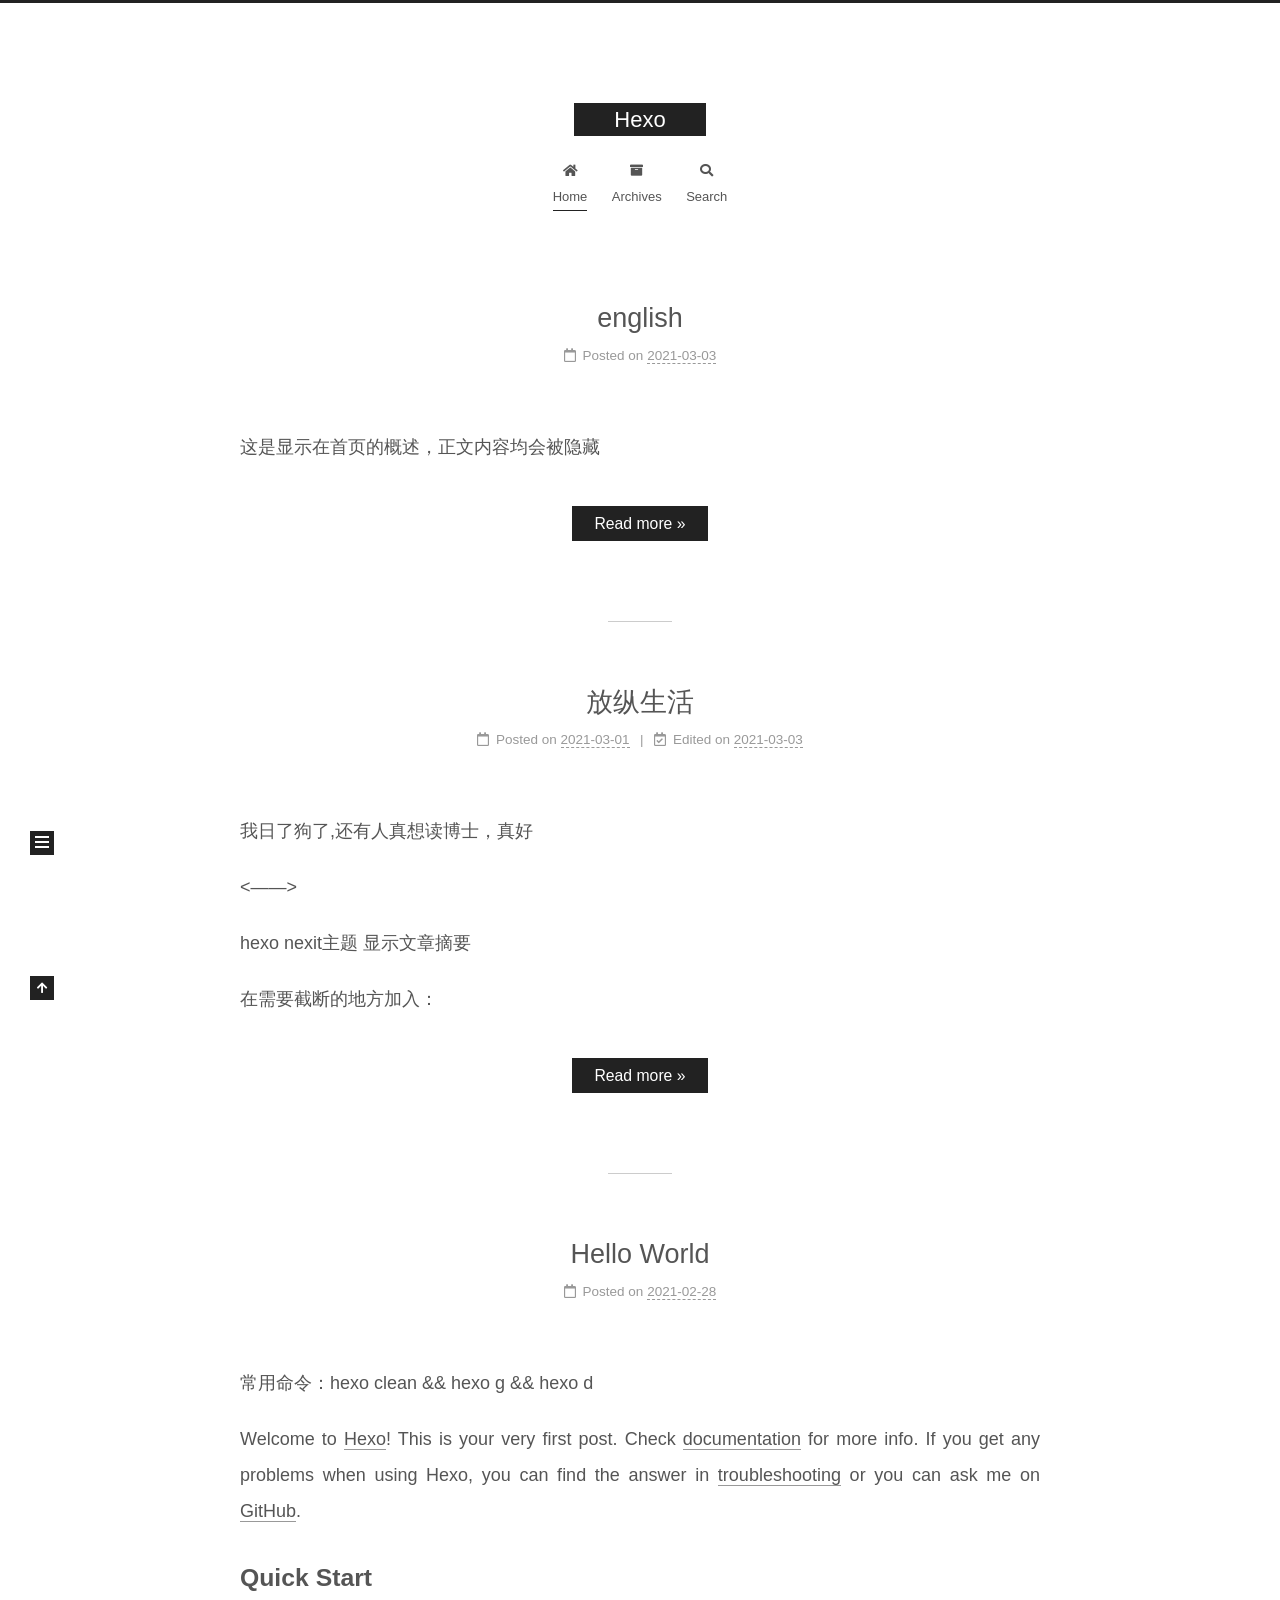
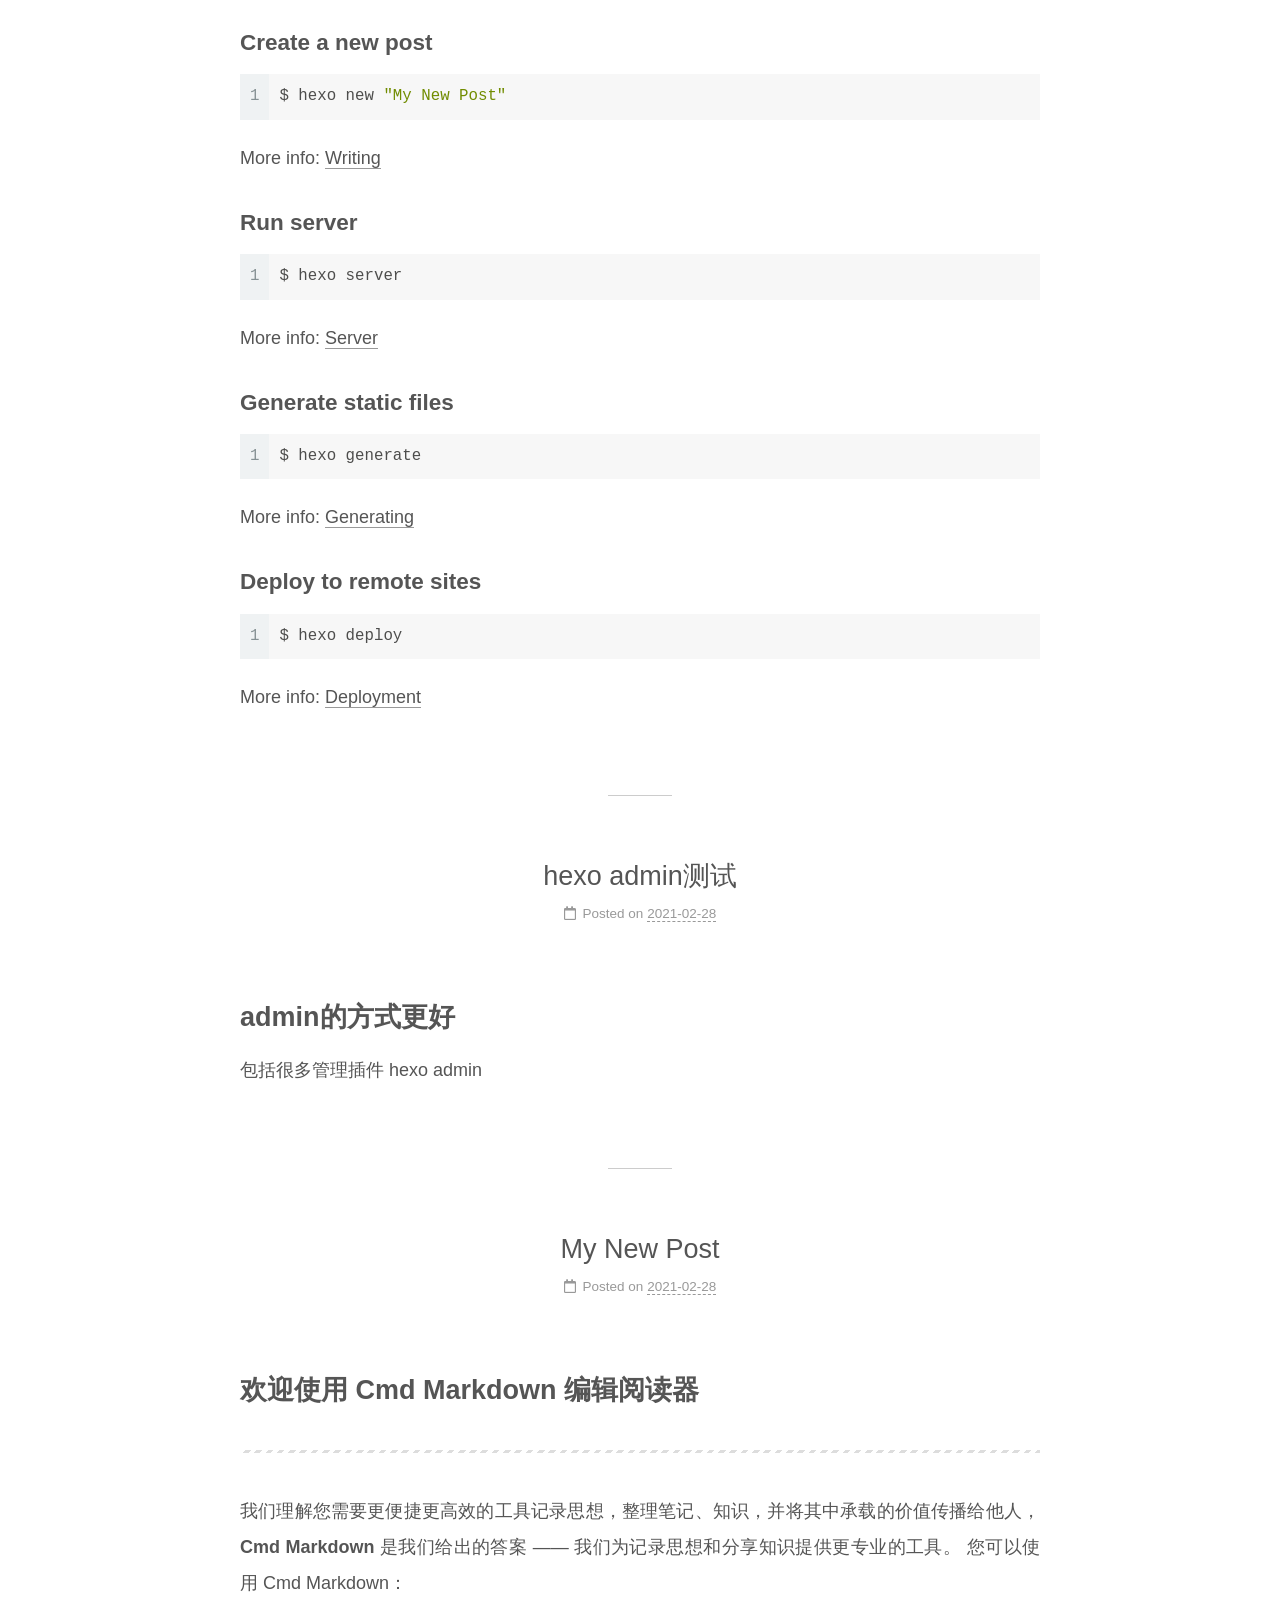
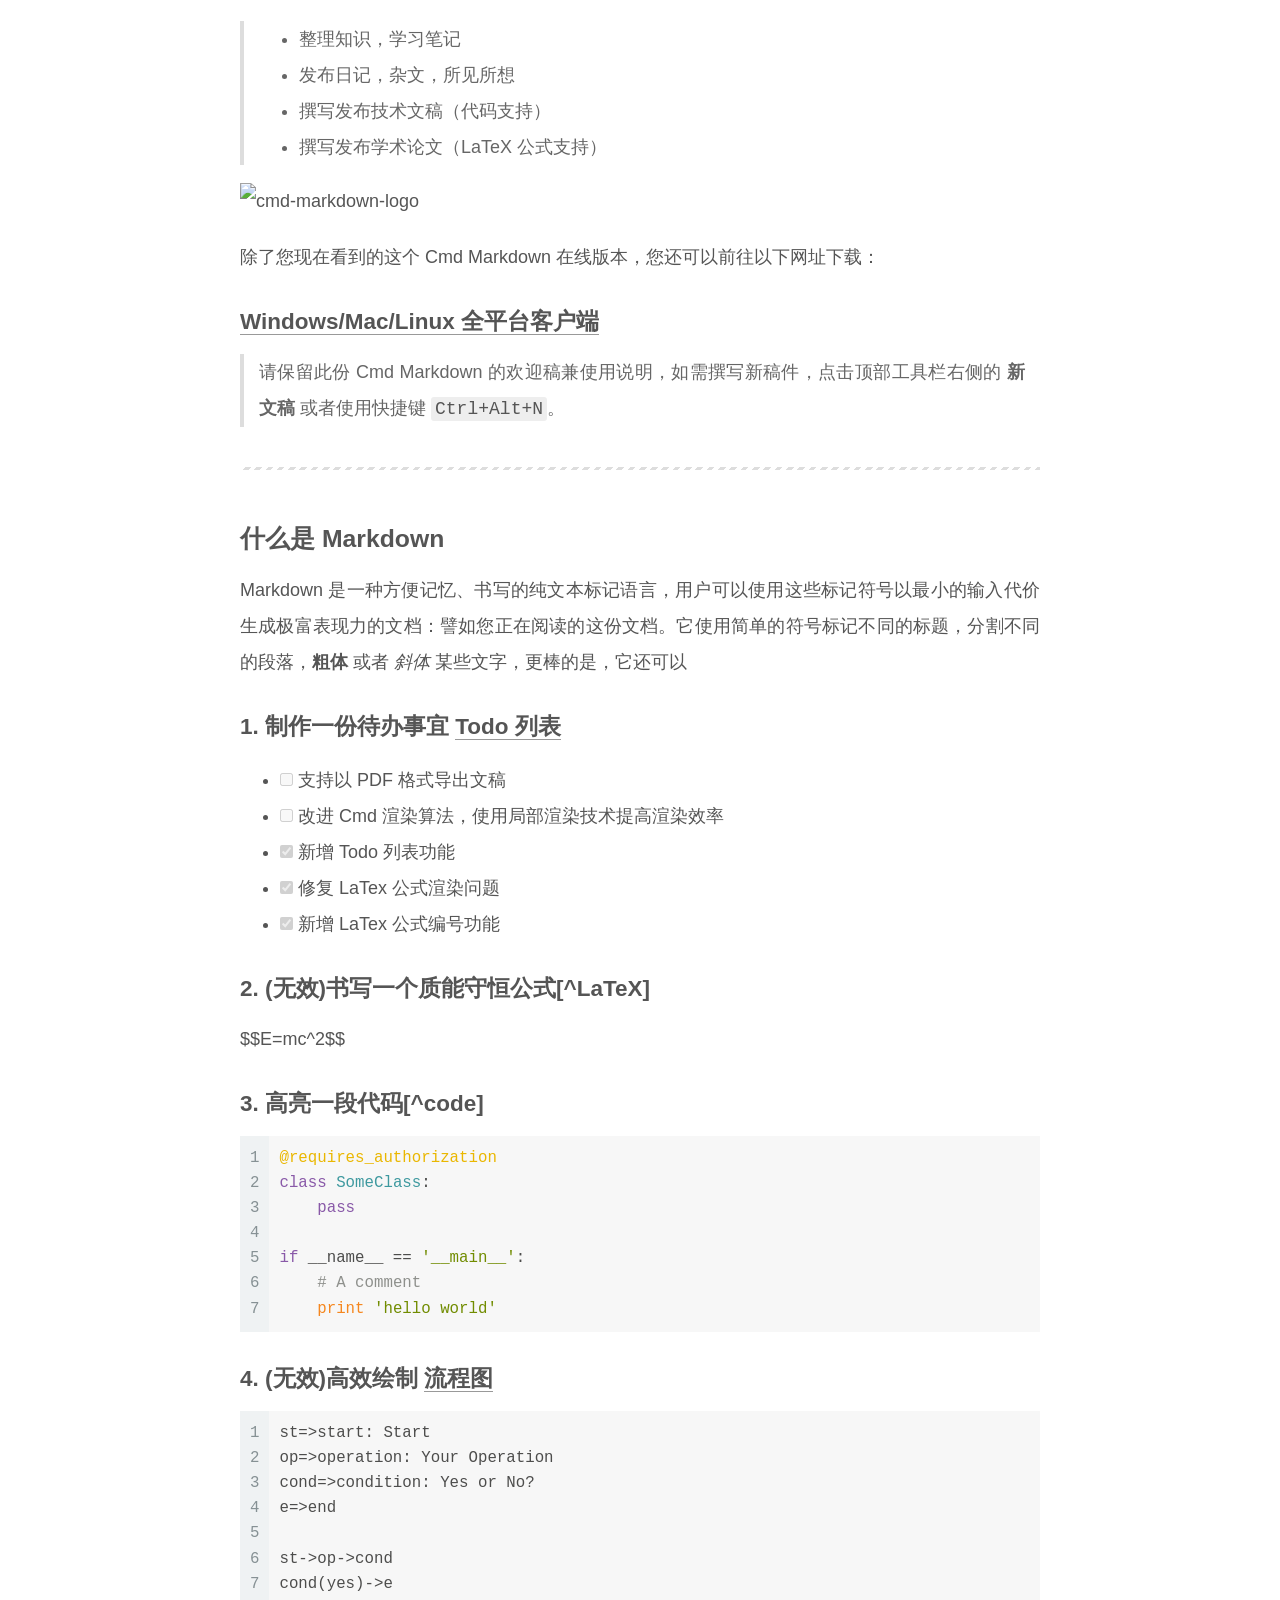
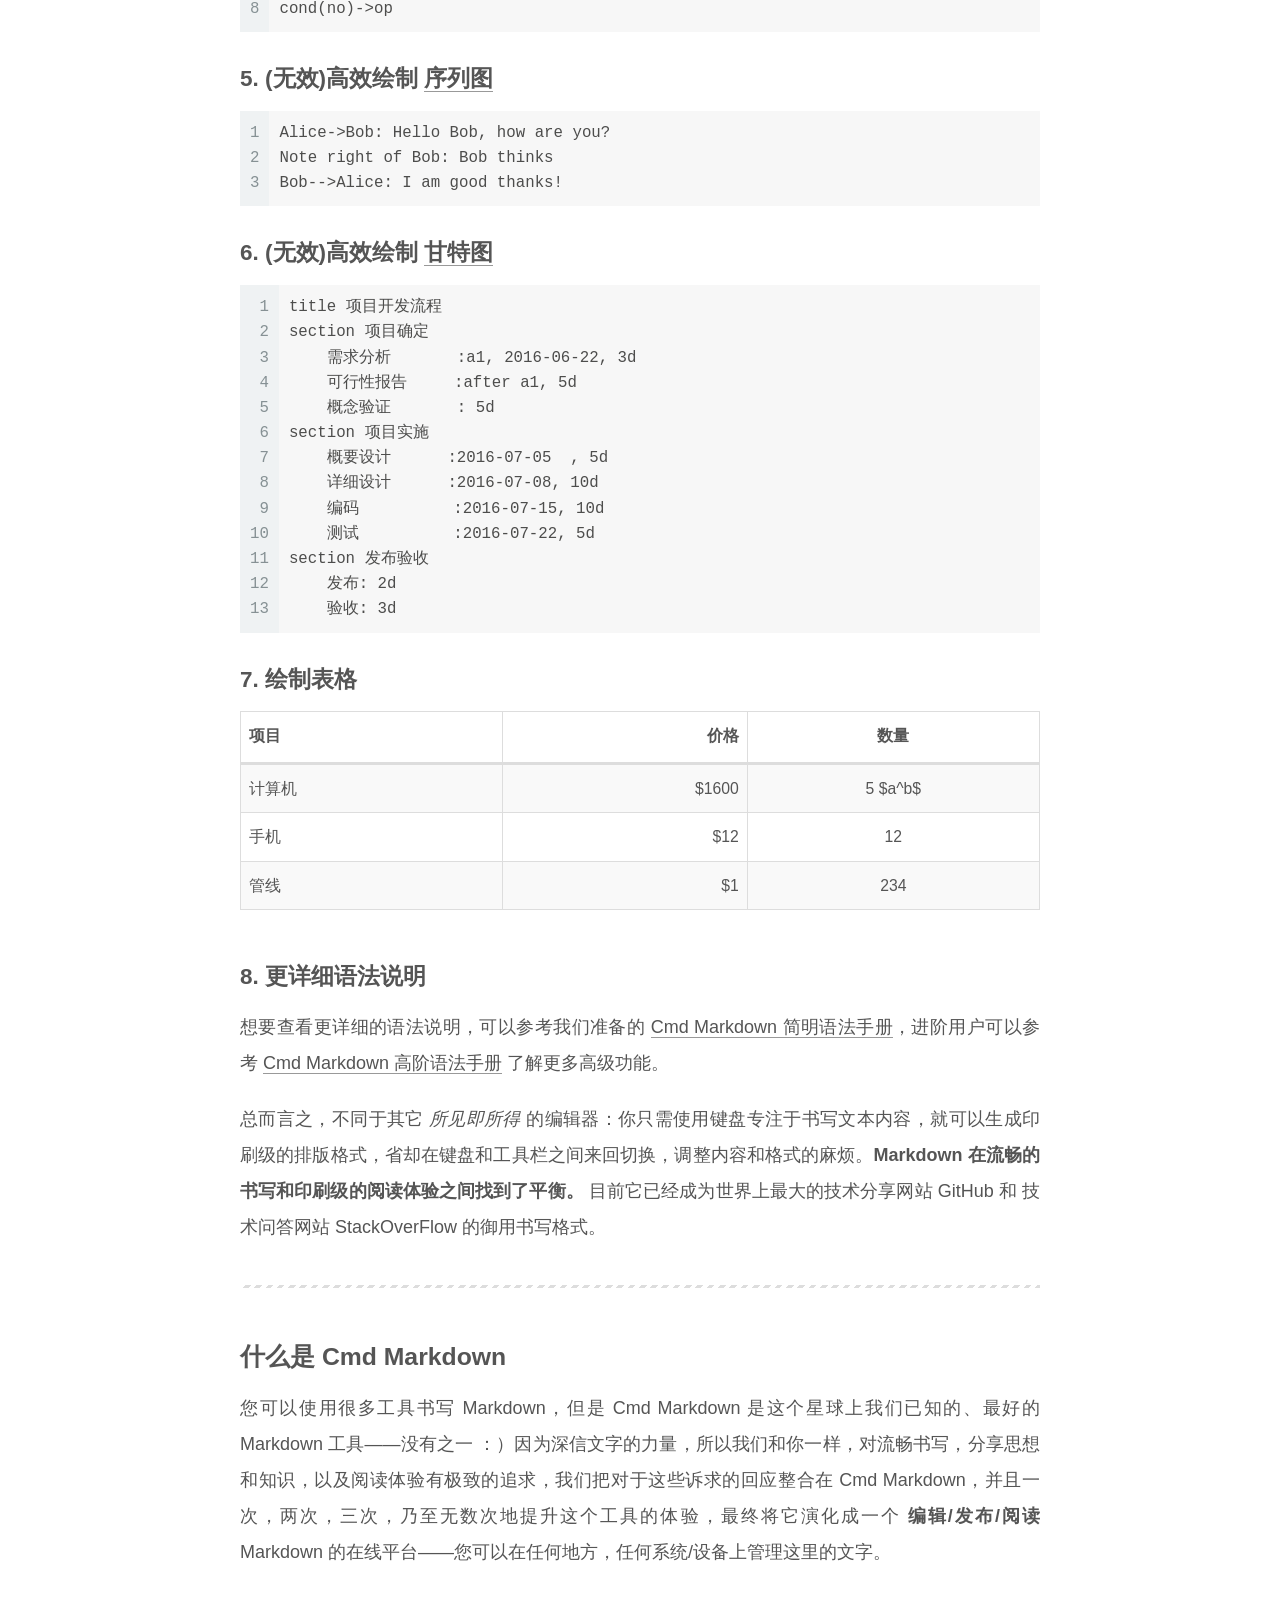
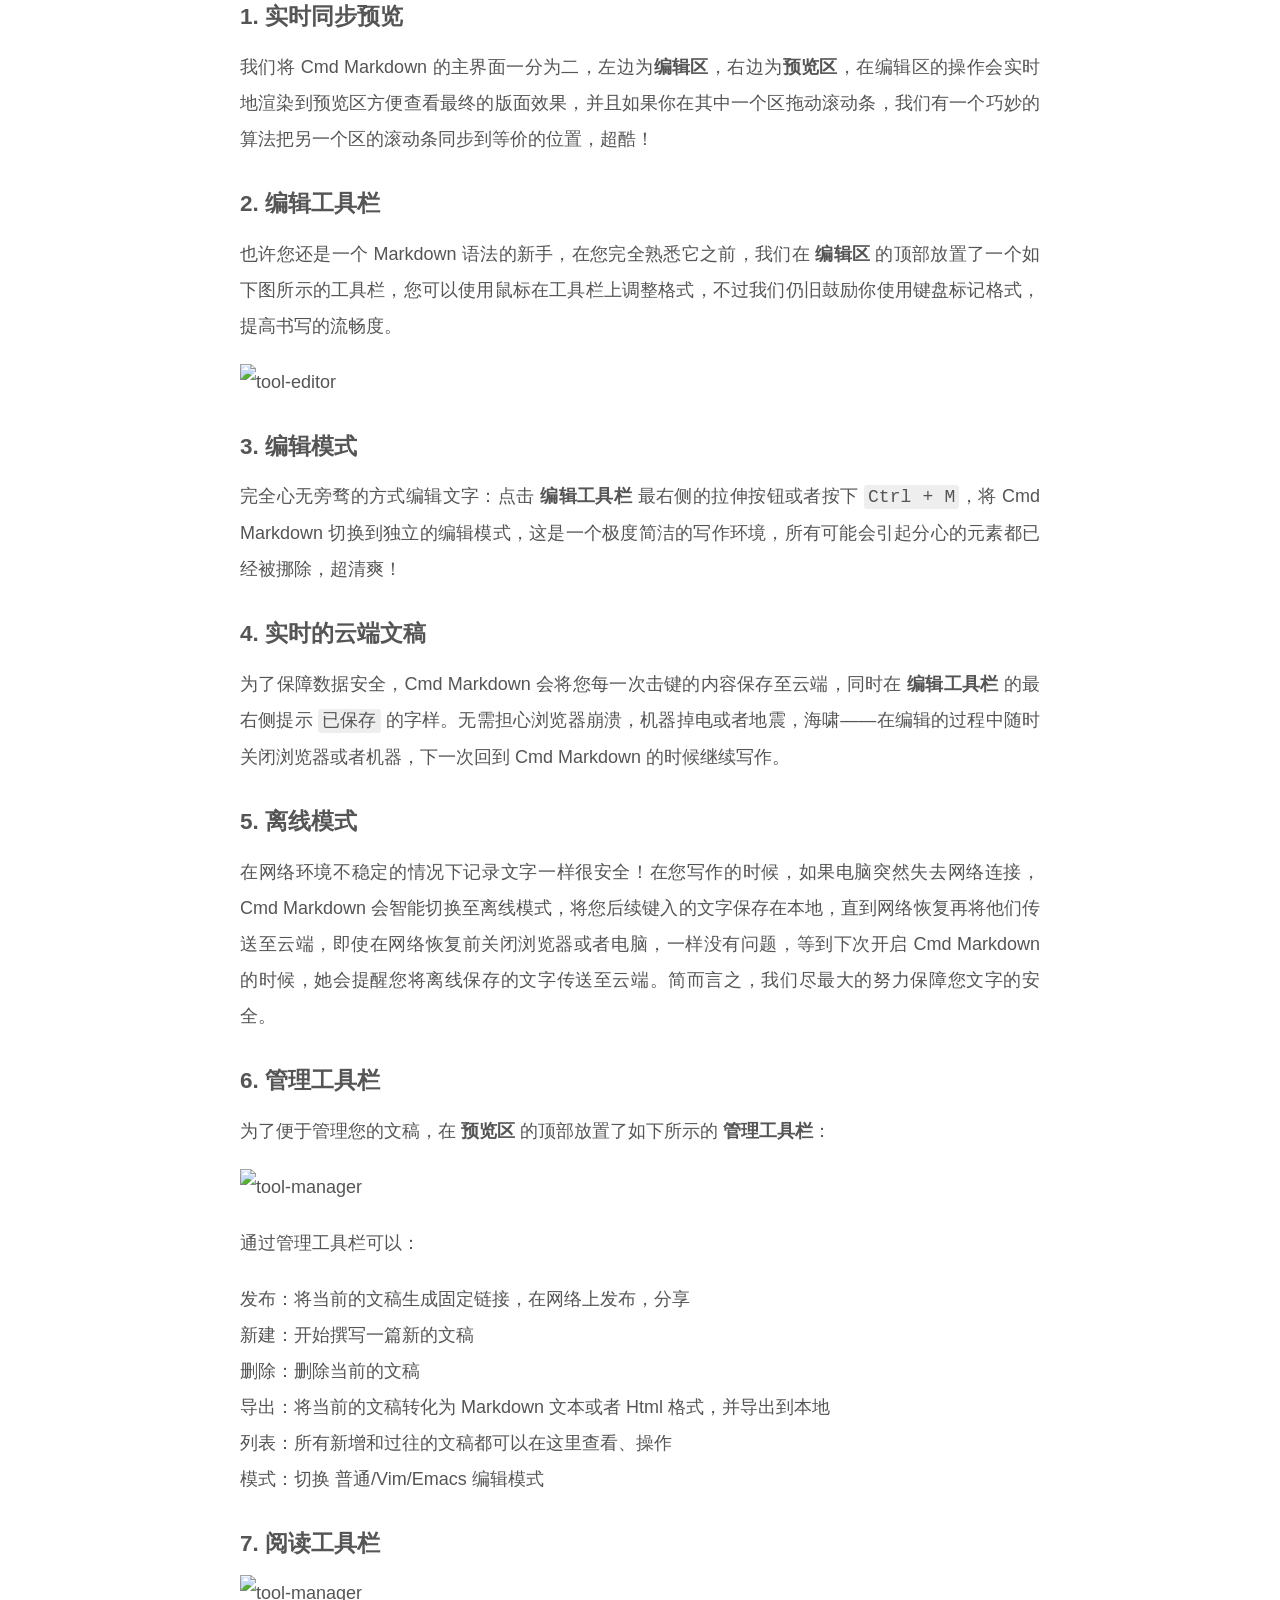
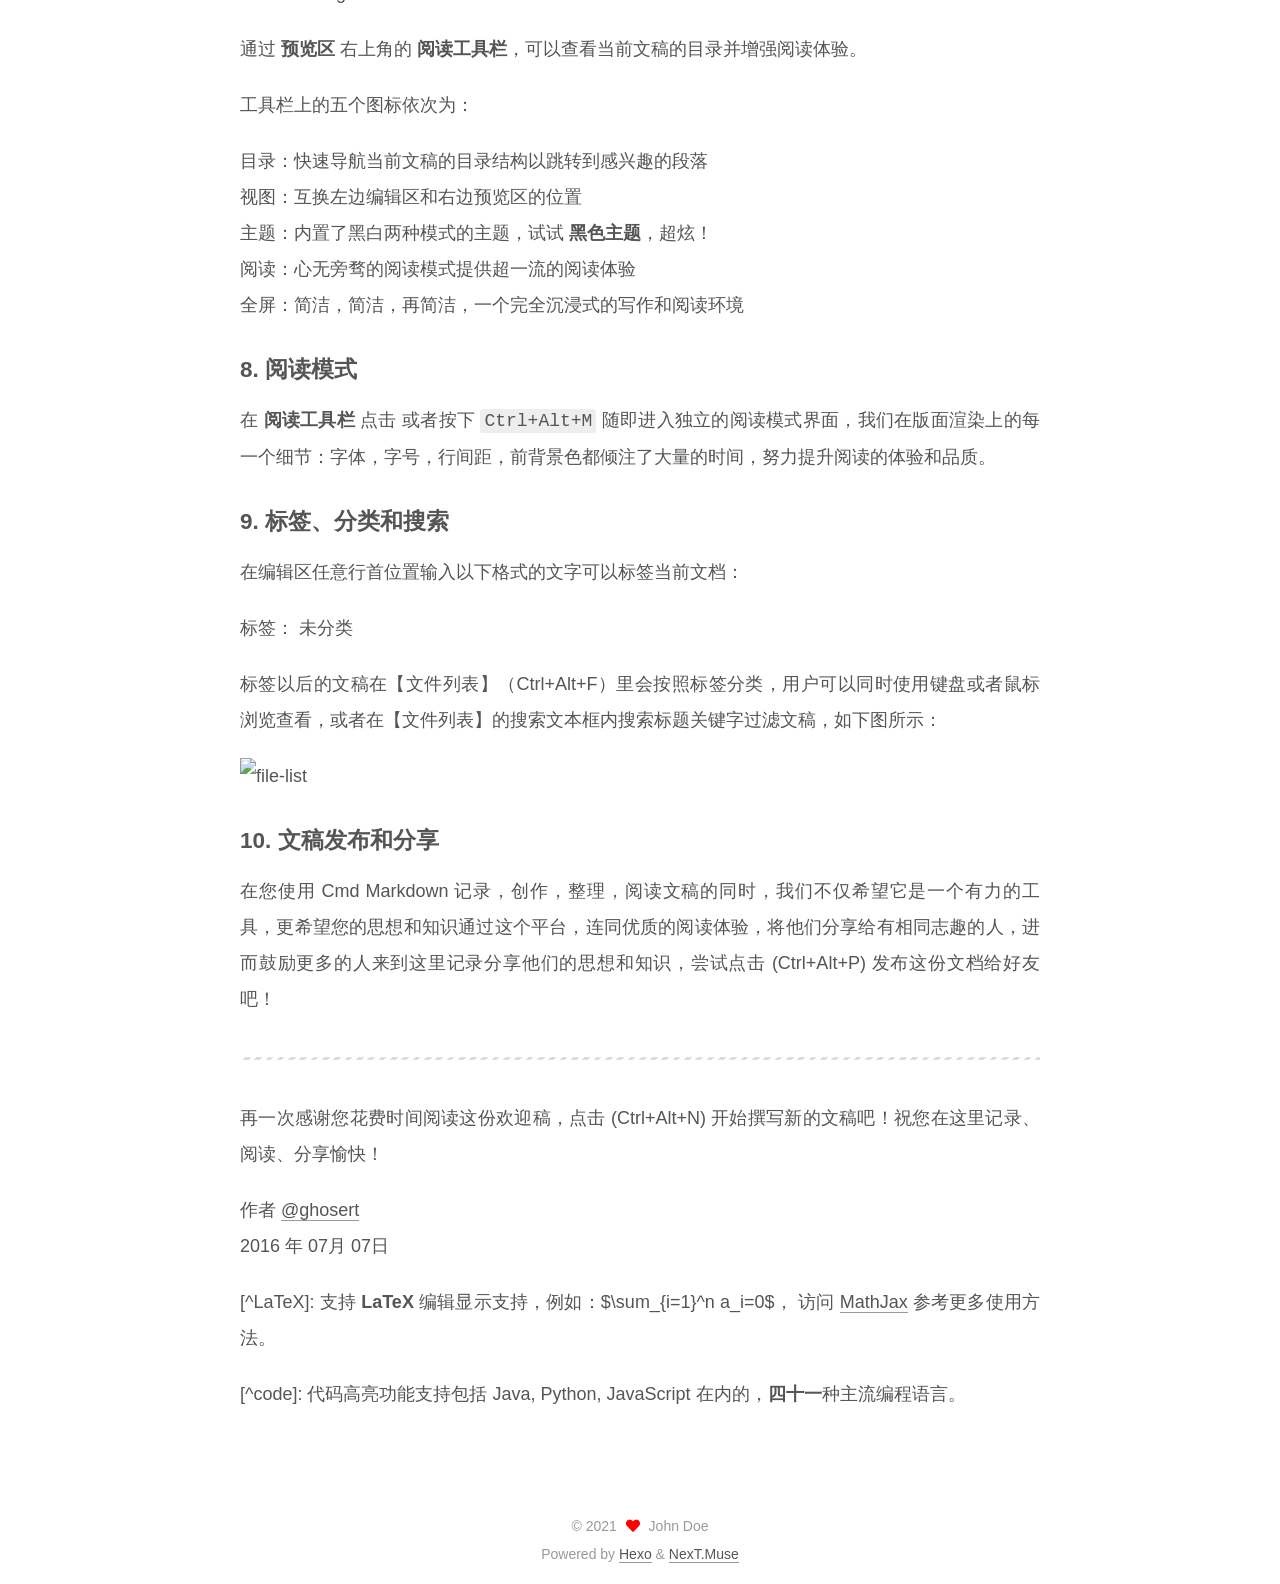
==== commit 05e95557: "由webIDE推送文章" ====
--- a/index.html
+++ b/index.html
@@ -169,6 +169,147 @@
 
           <div class="content index posts-expand">
             
+      
+  
+  
+  <article itemscope itemtype="http://schema.org/Article" class="post-block" lang="en">
+    <link itemprop="mainEntityOfPage" href="http://example.com/2021/03/03/english/">
+
+    <span hidden itemprop="author" itemscope itemtype="http://schema.org/Person">
+      <meta itemprop="image" content="/images/avatar.gif">
+      <meta itemprop="name" content="John Doe">
+      <meta itemprop="description" content="">
+    </span>
+
+    <span hidden itemprop="publisher" itemscope itemtype="http://schema.org/Organization">
+      <meta itemprop="name" content="Hexo">
+    </span>
+      <header class="post-header">
+        <h2 class="post-title" itemprop="name headline">
+          
+            <a href="/2021/03/03/english/" class="post-title-link" itemprop="url">english</a>
+        </h2>
+
+        <div class="post-meta">
+            <span class="post-meta-item">
+              <span class="post-meta-item-icon">
+                <i class="far fa-calendar"></i>
+              </span>
+              <span class="post-meta-item-text">Posted on</span>
+              
+
+              <time title="Created: 2021-03-03 10:51:19 / Modified: 10:51:35" itemprop="dateCreated datePublished" datetime="2021-03-03T10:51:19+00:00">2021-03-03</time>
+            </span>
+
+          
+
+        </div>
+      </header>
+
+    
+    
+    
+    <div class="post-body" itemprop="articleBody">
+
+      
+          <p>这是显示在首页的概述，正文内容均会被隐藏</p>
+          <!--noindex-->
+            <div class="post-button">
+              <a class="btn" href="/2021/03/03/english/">
+                Read more &raquo;
+              </a>
+            </div>
+          <!--/noindex-->
+        
+      
+    </div>
+
+    
+    
+    
+      <footer class="post-footer">
+        <div class="post-eof"></div>
+      </footer>
+  </article>
+  
+  
+  
+
+      
+  
+  
+  <article itemscope itemtype="http://schema.org/Article" class="post-block" lang="en">
+    <link itemprop="mainEntityOfPage" href="http://example.com/2021/03/01/%E6%94%BE%E7%BA%B5%E7%94%9F%E6%B4%BB/">
+
+    <span hidden itemprop="author" itemscope itemtype="http://schema.org/Person">
+      <meta itemprop="image" content="/images/avatar.gif">
+      <meta itemprop="name" content="John Doe">
+      <meta itemprop="description" content="">
+    </span>
+
+    <span hidden itemprop="publisher" itemscope itemtype="http://schema.org/Organization">
+      <meta itemprop="name" content="Hexo">
+    </span>
+      <header class="post-header">
+        <h2 class="post-title" itemprop="name headline">
+          
+            <a href="/2021/03/01/%E6%94%BE%E7%BA%B5%E7%94%9F%E6%B4%BB/" class="post-title-link" itemprop="url">放纵生活</a>
+        </h2>
+
+        <div class="post-meta">
+            <span class="post-meta-item">
+              <span class="post-meta-item-icon">
+                <i class="far fa-calendar"></i>
+              </span>
+              <span class="post-meta-item-text">Posted on</span>
+
+              <time title="Created: 2021-03-01 11:40:30" itemprop="dateCreated datePublished" datetime="2021-03-01T11:40:30+00:00">2021-03-01</time>
+            </span>
+              <span class="post-meta-item">
+                <span class="post-meta-item-icon">
+                  <i class="far fa-calendar-check"></i>
+                </span>
+                <span class="post-meta-item-text">Edited on</span>
+                <time title="Modified: 2021-03-03 10:51:40" itemprop="dateModified" datetime="2021-03-03T10:51:40+00:00">2021-03-03</time>
+              </span>
+
+          
+
+        </div>
+      </header>
+
+    
+    
+    
+    <div class="post-body" itemprop="articleBody">
+
+      
+          <p>我日了狗了,还有人真想读博士，真好</p>
+<p>&lt;——&gt;</p>
+<p>hexo nexit主题 显示文章摘要</p>
+<p>在需要截断的地方加入：</p>
+          <!--noindex-->
+            <div class="post-button">
+              <a class="btn" href="/2021/03/01/%E6%94%BE%E7%BA%B5%E7%94%9F%E6%B4%BB/#more" rel="contents">
+                Read more &raquo;
+              </a>
+            </div>
+          <!--/noindex-->
+        
+      
+    </div>
+
+    
+    
+    
+      <footer class="post-footer">
+        <div class="post-eof"></div>
+      </footer>
+  </article>
+  
+  
+  
+
       
   
   
@@ -509,7 +650,7 @@
       <div class="site-state-item site-state-posts">
           <a href="/archives/">
         
-          <span class="site-state-item-count">3</span>
+          <span class="site-state-item-count">5</span>
           <span class="site-state-item-name">posts</span>
         </a>
       </div>
--- a/css/main.css
+++ b/css/main.css
@@ -1168,7 +1168,7 @@
 }
 .links-of-author a::before,
 .links-of-author span.exturl::before {
-  background: #ff4239;
+  background: #e0ff40;
   border-radius: 50%;
   content: ' ';
   display: inline-block;
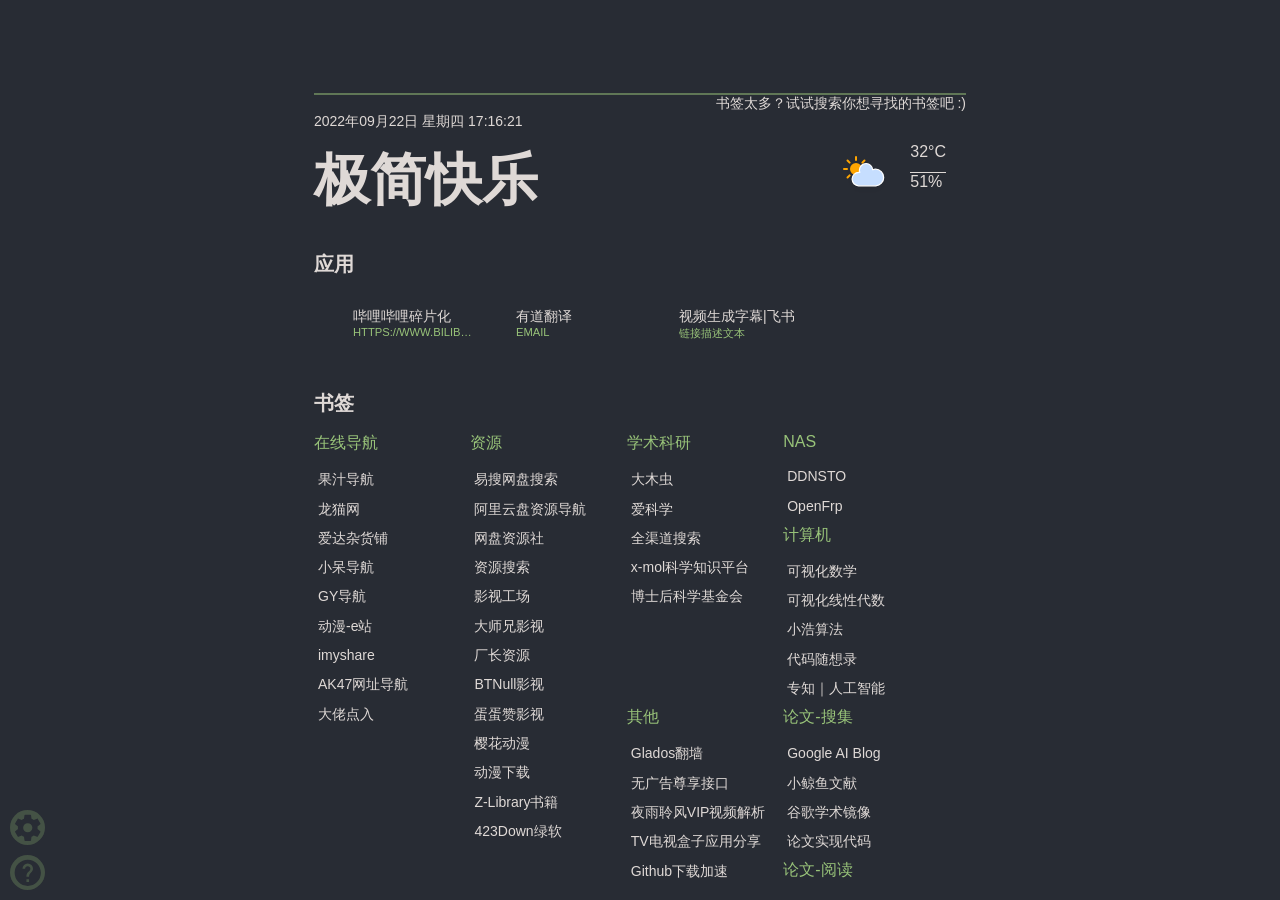
==== commit 9415b8e8: "Add files via upload" ====
--- a/index.html
+++ b/index.html
@@ -1,746 +1,62 @@
 <!DOCTYPE html>
-<html lang="en">
-<head>
-  <meta charset="UTF-8">
-<meta name="viewport" content="width=device-width, initial-scale=1, maximum-scale=2">
-<meta name="theme-color" content="#222">
-<meta name="generator" content="Hexo 5.4.0">
-  <link rel="apple-touch-icon" sizes="180x180" href="/images/apple-touch-icon-next.png">
-  <link rel="icon" type="image/png" sizes="32x32" href="/images/favicon-32x32-next.png">
-  <link rel="icon" type="image/png" sizes="16x16" href="/images/favicon-16x16-next.png">
-  <link rel="mask-icon" href="/images/logo.svg" color="#222">
-
-<link rel="stylesheet" href="/css/main.css">
+<!-- saved from url=(0027)https://flareok.kooldns.cn/ -->
+<html lang="en"><head><meta http-equiv="Content-Type" content="text/html; charset=UTF-8"><meta http-equiv="x-ua-compatible" content="IE=edge"><meta name="google" content="notranslate"><meta name="viewport" content="width=device-width,initial-scale=1"><title>本地导航</title><link rel="shortcut icon" href="https://flareok.kooldns.cn/favicon.ico"><style>/** 月出惊山鸟，时鸣春涧中。**/ * {margin: 0;padding: 0;box-sizing: border-box;}body {--color-background: #2d3436;--color-primary: #effbff;--color-accent: #ffa500;--spacing-ui: 10px;background-color: var(--color-background);transition: background-color 0.3s;font-family: Roboto, sans-serif;font-size: 14px;}h1,h2,h3,h4,h5,div,p,a,span {color: var(--color-primary);}a {text-decoration: none;}.clearfix::after {content: "";clear: both;display: table;}h1 {font-weight: 700;font-size: 4em;display: inline-block;}.app-content-uppercase h2 a,.app-content-uppercase .plugin-container h2 {text-transform: uppercase;}h2 a {font-weight: 900;font-size: 20px;margin-bottom: 16px;}.pageview {position: absolute;left: 0;right: 0;top: 0;bottom: 0;display: block;}#page-home {display: block;overflow: auto;}.container {padding: 25px 40px;width: 90%;margin: 0 auto;}.pull-left {float: left;}.pull-right {float: right;}.no-select {user-select: none;}#container-apps,#container-bookmakrs {margin: 2rem 0;}.plugin-container h2 {font-weight: 900;font-size: 20px;margin-bottom: 16px;}#page-home .footer-container {text-align: center;bottom: 10px;right: 40px;opacity: 0.6;}#page-home .footer-container:hover {opacity: 1;}#page-home.pageview .container {min-width: 375px;}@media (max-width: 1200px) {#page-home.pageview .container {width: 90%;}}@media (max-width: 768px) {#page-home.pageview .container {width: 90%;padding: 20px;margin: 0 auto;}}@media (max-width: 375px) {#page-home.pageview .container {width: 100%;padding: 20px;margin: 0 auto;}}@media (min-width: 1201px) {#page-home.pageview .container {width: 90%;padding: 50px 250px;}}#container-apps .apps-container {width: 100%;}#container-apps .apps-container .app-container {float: left;width: 25%;}#container-apps .apps-container .app-item {display: block;padding: 2px 4px;margin: 12px 0;height: 40px;overflow: hidden;position: relative;}#container-apps .apps-container .app-item:hover {background-color: rgba(0, 0, 0, 0.2);border-radius: 4px;transition: all .1s;}#container-apps .apps-container .app-icon {width: 35px;height: 35px;position: absolute;left: 5px;}#container-apps .apps-container .app-icon * {width: 90%;color: var(--color-primary);}#container-apps .apps-container .app-icon img{display: block;width: 32px;height: 32px;color: var(--color-primary);}.app-content-uppercase #container-apps .apps-container .app-text {text-transform: uppercase;}#container-apps .apps-container .app-text {margin-left: 35px;}#container-apps .apps-container .app-title {font-size: 1em;font-weight: 500;margin-bottom: -4px;white-space: nowrap;overflow: hidden;text-overflow: ellipsis;}#container-apps .apps-container .app-desc {color: var(--color-accent);font-weight: 400;font-size: 0.8em;opacity: 1;margin-top: 4px;white-space: nowrap;overflow: hidden;text-overflow: ellipsis;}@media (max-width: 767px) {#container-apps .apps-container .app-container {width: 50%;}}.app-content-uppercase #container-bookmakrs .bookmark-group-container h3.bookmark-group-title {text-transform: uppercase;}#container-bookmakrs .bookmark-group-container h3.bookmark-group-title {color: var(--color-accent);margin-bottom: 10px;font-size: 16px;font-weight: 400;}#container-bookmakrs .bookmark-group-container {display: inline-block;width: 23.99%;}#container-bookmakrs .bookmark-group-container h3{white-space: nowrap;overflow: hidden;text-overflow: ellipsis;}#container-bookmakrs .bookmark-group-container .bookmark-list {list-style: none;margin: 5px 0;}#container-bookmakrs .bookmark-group-container .bookmark-list a.bookmark {line-height: 2;transition: all 0.25s;white-space: nowrap;overflow: hidden;text-overflow: ellipsis;display: block;}#container-bookmakrs .bookmark-group-container .bookmark-list a.bookmark:hover {text-decoration: underline;padding-left: 10px;}#container-bookmakrs .bookmark-group-container .bookmark-list a.bookmark img {display: inline-block;width: 20px;height: 20px;color: var(--color-primary);vertical-align: middle;}#container-bookmakrs .bookmark-group-container .bookmark svg,#container-bookmakrs .bookmark-group-container .bookmark span {display: inline;vertical-align: middle;}#container-bookmakrs .bookmark-group-container .bookmark span {margin-left: 4px;}#container-bookmakrs .bookmark-group-container .bookmark svg {width: 24px;}@media (max-width: 767px) {#container-bookmakrs .bookmark-group-container {width: 30%;float: none;}}#page-home #hero-container {position: relative;}#plugin-datetime {}#plugin-weather{position: absolute;right: 20px;top: 30px;}#page-home #hero-container p {font-weight: 300;text-transform: uppercase;height: 30px;}#hero-container .weather-value-container {justify-content: center;font-size: 16px;margin-left: 10px;font-weight: 500;}#hero-container .weather-value-container p:first-child {border-bottom: 1px solid var(--color-primary);padding-bottom: 5px;}#search-container #search {width: 100%;padding: 10px 0;color: var(--color-primary);font-size: 20px;background-color: transparent;border: none;border-bottom: 2px solid var(--color-accent);opacity: 0.5;transition: all 0.2s;outline: none;}#search-container #search-label {text-align: right;width: 100%;display: block;opacity: 0;}#search-container #search:active + label {opacity: 1;transition: all 0.2s;}#search-container #search:focus + label {opacity: 1;transition: all 0.2s;}.toolbar-container {width: 38px;position: fixed;bottom: var(--spacing-ui);left: var(--spacing-ui);display: block;-webkit-justify-content: center;justify-content: center;-webkit-align-items: center;align-items: center;visibility: visible;}#btn-open-settings {width: 100%;height: 100%;display: block;text-align: center;overflow: hidden;position: relative;}#btn-open-settings svg {color: var(--color-primary);width: 90%;margin-top: 2px;}#btn-open-settings span {position: absolute;left: 100%;opacity: 0;}#btn-open-help {width: 100%;height: 100%;display: block;text-align: center;overflow: hidden;position: relative;}#btn-open-help svg {color: var(--color-primary);width: 90%;margin-top: 2px;}#btn-open-help span {position: absolute;left: 100%;opacity: 0;}.toolbar-btn-bg{width: 35px;height: 35px;background-color: var(--color-accent);border-radius: 50%;display: block;-webkit-justify-content: center;justify-content: center;-webkit-align-items: center;align-items: center;transition: all 0.3s;visibility: visible;opacity: 0.25;}.toolbar-btn-bg:hover {opacity: 1;}.toolbar-btn-settings{margin: 0 0 10px 0;}}#page-settings .form-group label,#page-settings .form-group select,#page-settings .form-group input.btn-submit,#page-settings .form-group input.option-input {display: block;}#page-settings .form-group select {margin: 8px 0;width: 100%;border: none;border-radius: 4px;padding: 10px;background-color: var(--color-primary);color: var(--color-background);}#page-settings .form-group input.option-input {margin: 8px 0;width: 100%;border: none;border-radius: 4px;padding: 10px;background-color: var(--color-primary);color: var(--color-background);}#page-settings .form-group .help-text {font-size: 12px;color: var(--color-primary);}#page-settings .form-group input.btn-submit {padding: 8px 15px;border: 1px solid var(--color-accent);background-color: var(--color-background);color: var(--color-primary);border-radius: 4px;}#page-settings .container {padding: 25px 20px;width: 100%;margin: 0;}#page-settings h1 {font-size: 30px;}#page-settings .main-container {margin: 20px 0;position: relative;}#page-settings .main-container .setting-group-container {margin-left: 110px;}#page-settings.pageview .container {min-width: 375px;}@media (min-width: 1201px) {#page-settings.pageview .container {width: 90%;padding: 50px 250px;margin: 0 auto;}}@media (max-width: 1200px) {#page-settings.pageview .container {width: 90%;margin: 0 auto;}}@media (max-width: 768px) {#page-settings.pageview .container {width: 90%;padding: 20px;margin: 0 auto;}}@media (max-width: 375px) {#page-settings.pageview .container {width: 100%;padding: 20px;margin: 0 auto;}}.setting-group-container h2 {margin-bottom: 10px;}.setting-group-container .form-group .help-text {margin-bottom: 12px;text-decoration: underline;font-style: italic;opacity: 0.8;}.setting-group-container .form-group input.btn-submit {margin-top: 20px;margin-bottom: 20px;}#page-settings .form-group label {margin-top: 12px;margin-bottom: 6px;}#page-settings .form-group select,#page-settings .form-group input.option-input {margin-top: 6px;margin-bottom: 6px;}#page-settings .form-group textarea {resize: none;width: 100%;height: 80px;border: none;border-radius: 4px;padding: 10px;background-color: var(--color-primary);color: var(--color-background);margin-top: 6px;margin-bottom: 6px;}#page-settings .form-about p {line-height: 2;}#page-settings .form-about a {margin: 0 4px;border-bottom: 1px dotted #ccc;}#page-settings .form-about hr {margin: 10px 0;}#page-settings .sidebar {position: absolute;left: 0;width: 100px;list-style: none;}#page-settings .sidebar a {padding-left: 7px;border-left: 3px solid transparent;display: block;height: 40px;line-height: 40px;transition: all 0.3s;}#page-settings .sidebar a.active {border-left: 3px solid var(--color-primary);}#page-settings .sidebar:hover a.active {border-left: 3px solid transparent;}#page-settings .sidebar a:hover,#page-settings .sidebar a.active:hover {border-left: 3px solid var(--color-primary);}.theme-groups .theme {display: inline-block;width: 30%;}.theme-groups .theme .theme-container {width: 120px;border: 1px solid silver;position: relative;}.theme-groups .theme .theme-color {width: 33.33%;height: 40px;}.theme-groups .theme .theme-title {text-transform: capitalize;margin: 8px 0;color: var(--color-primary);cursor: default;}.theme-groups .theme .theme-choose {position: absolute;z-index: 1;left: 0;right: 0;top: 0;bottom: 0;width: 100%;cursor: pointer;opacity: 0;}.theme-blackboard .theme-color.color-background {background-color: rgb(26, 26, 26);}.theme-blackboard .theme-color.color-primary {background-color: rgb(255, 253, 234);}.theme-blackboard .theme-color.color-accent {background-color: rgb(92, 92, 92);}@media (max-width: 768px) {.theme-groups .theme {display: inline-block;width: 100px;margin-right: 1.5%;}.theme-groups .theme .theme-container {width: 92px;}.theme-groups .theme .theme-color {width: 30px;height: 30px;}}@media (max-width: 375px) {.theme-groups .theme {display: inline-block;width: 47%;margin-right: 1.5%;}.theme-groups .theme .theme-container {width: 92px;}.theme-groups .theme .theme-color {width: 30px;height: 30px;}}</style><meta name="description" content="Flare - self-hosted startpage for your server"><style>.one-pan-tip { cursor: pointer;}.one-pan-tip::before {background-position: center;background-size: 100% 100%;background-repeat: no-repeat;box-sizing: border-box;width: 1em;height: 1em;margin: 0 1px .15em 1px;vertical-align: middle;display: inline-block;}.one-pan-tip-success::before {content: '';background-image: url([data-uri])}.one-pan-tip-error {text-decoration: line-through;}.one-pan-tip-error::before {content: '';background-image: url([data-uri])}.one-pan-tip-other::before {content: '';background-image: url([data-uri])}.one-pan-tip-lock::before{content: '';background-image: url([data-uri])}</style><meta name="ljjc::status" content="on"><style id="swal-pub-style">.swal2-popup.swal2-toast{flex-direction:column;align-items:stretch;width:auto;padding:1.25em;overflow-y:hidden;background:#fff;box-shadow:0 0 .625em #d9d9d9}.swal2-popup.swal2-toast .swal2-header{flex-direction:row;padding:0}.swal2-popup.swal2-toast .swal2-title{flex-grow:1;justify-content:flex-start;margin:0 .625em;font-size:1em}.swal2-popup.swal2-toast .swal2-loading{justify-content:center}.swal2-popup.swal2-toast .swal2-input{height:2em;margin:.3125em auto;font-size:1em}.swal2-popup.swal2-toast .swal2-validation-message{font-size:1em}.swal2-popup.swal2-toast .swal2-footer{margin:.5em 0 0;padding:.5em 0 0;font-size:.8em}.swal2-popup.swal2-toast .swal2-close{position:static;width:.8em;height:.8em;line-height:.8}.swal2-popup.swal2-toast .swal2-content{justify-content:flex-start;margin:0 .625em;padding:0;font-size:1em;text-align:initial}.swal2-popup.swal2-toast .swal2-html-container{padding:.625em 0 0}.swal2-popup.swal2-toast .swal2-html-container:empty{padding:0}.swal2-popup.swal2-toast .swal2-icon{width:2em;min-width:2em;height:2em;margin:0 .5em 0 0}.swal2-popup.swal2-toast .swal2-icon .swal2-icon-content{display:flex;align-items:center;font-size:1.8em;font-weight:700}@media all and (-ms-high-contrast:none),(-ms-high-contrast:active){.swal2-popup.swal2-toast .swal2-icon .swal2-icon-content{font-size:.25em}}.swal2-popup.swal2-toast .swal2-icon.swal2-success .swal2-success-ring{width:2em;height:2em}.swal2-popup.swal2-toast .swal2-icon.swal2-error [class^=swal2-x-mark-line]{top:.875em;width:1.375em}.swal2-popup.swal2-toast .swal2-icon.swal2-error [class^=swal2-x-mark-line][class$=left]{left:.3125em}.swal2-popup.swal2-toast .swal2-icon.swal2-error [class^=swal2-x-mark-line][class$=right]{right:.3125em}.swal2-popup.swal2-toast .swal2-actions{flex:1;flex-basis:auto!important;align-self:stretch;width:auto;height:2.2em;height:auto;margin:0 .3125em;margin-top:.3125em;padding:0}.swal2-popup.swal2-toast .swal2-styled{margin:.125em .3125em;padding:.3125em .625em;font-size:1em}.swal2-popup.swal2-toast .swal2-styled:focus{box-shadow:0 0 0 1px #fff,0 0 0 3px rgba(100,150,200,.5)}.swal2-popup.swal2-toast .swal2-success{border-color:#a5dc86}.swal2-popup.swal2-toast .swal2-success [class^=swal2-success-circular-line]{position:absolute;width:1.6em;height:3em;transform:rotate(45deg);border-radius:50%}.swal2-popup.swal2-toast .swal2-success [class^=swal2-success-circular-line][class$=left]{top:-.8em;left:-.5em;transform:rotate(-45deg);transform-origin:2em 2em;border-radius:4em 0 0 4em}.swal2-popup.swal2-toast .swal2-success [class^=swal2-success-circular-line][class$=right]{top:-.25em;left:.9375em;transform-origin:0 1.5em;border-radius:0 4em 4em 0}.swal2-popup.swal2-toast .swal2-success .swal2-success-ring{width:2em;height:2em}.swal2-popup.swal2-toast .swal2-success .swal2-success-fix{top:0;left:.4375em;width:.4375em;height:2.6875em}.swal2-popup.swal2-toast .swal2-success [class^=swal2-success-line]{height:.3125em}.swal2-popup.swal2-toast .swal2-success [class^=swal2-success-line][class$=tip]{top:1.125em;left:.1875em;width:.75em}.swal2-popup.swal2-toast .swal2-success [class^=swal2-success-line][class$=long]{top:.9375em;right:.1875em;width:1.375em}.swal2-popup.swal2-toast .swal2-success.swal2-icon-show .swal2-success-line-tip{-webkit-animation:swal2-toast-animate-success-line-tip .75s;animation:swal2-toast-animate-success-line-tip .75s}.swal2-popup.swal2-toast .swal2-success.swal2-icon-show .swal2-success-line-long{-webkit-animation:swal2-toast-animate-success-line-long .75s;animation:swal2-toast-animate-success-line-long .75s}.swal2-popup.swal2-toast.swal2-show{-webkit-animation:swal2-toast-show .5s;animation:swal2-toast-show .5s}.swal2-popup.swal2-toast.swal2-hide{-webkit-animation:swal2-toast-hide .1s forwards;animation:swal2-toast-hide .1s forwards}.swal2-container{display:flex;position:fixed;z-index:1060;top:0;right:0;bottom:0;left:0;flex-direction:row;align-items:center;justify-content:center;padding:.625em;overflow-x:hidden;transition:background-color .1s;-webkit-overflow-scrolling:touch}.swal2-container.swal2-backdrop-show,.swal2-container.swal2-noanimation{background:rgba(0,0,0,.4)}.swal2-container.swal2-backdrop-hide{background:0 0!important}.swal2-container.swal2-top{align-items:flex-start}.swal2-container.swal2-top-left,.swal2-container.swal2-top-start{align-items:flex-start;justify-content:flex-start}.swal2-container.swal2-top-end,.swal2-container.swal2-top-right{align-items:flex-start;justify-content:flex-end}.swal2-container.swal2-center{align-items:center}.swal2-container.swal2-center-left,.swal2-container.swal2-center-start{align-items:center;justify-content:flex-start}.swal2-container.swal2-center-end,.swal2-container.swal2-center-right{align-items:center;justify-content:flex-end}.swal2-container.swal2-bottom{align-items:flex-end}.swal2-container.swal2-bottom-left,.swal2-container.swal2-bottom-start{align-items:flex-end;justify-content:flex-start}.swal2-container.swal2-bottom-end,.swal2-container.swal2-bottom-right{align-items:flex-end;justify-content:flex-end}.swal2-container.swal2-bottom-end>:first-child,.swal2-container.swal2-bottom-left>:first-child,.swal2-container.swal2-bottom-right>:first-child,.swal2-container.swal2-bottom-start>:first-child,.swal2-container.swal2-bottom>:first-child{margin-top:auto}.swal2-container.swal2-grow-fullscreen>.swal2-modal{display:flex!important;flex:1;align-self:stretch;justify-content:center}.swal2-container.swal2-grow-row>.swal2-modal{display:flex!important;flex:1;align-content:center;justify-content:center}.swal2-container.swal2-grow-column{flex:1;flex-direction:column}.swal2-container.swal2-grow-column.swal2-bottom,.swal2-container.swal2-grow-column.swal2-center,.swal2-container.swal2-grow-column.swal2-top{align-items:center}.swal2-container.swal2-grow-column.swal2-bottom-left,.swal2-container.swal2-grow-column.swal2-bottom-start,.swal2-container.swal2-grow-column.swal2-center-left,.swal2-container.swal2-grow-column.swal2-center-start,.swal2-container.swal2-grow-column.swal2-top-left,.swal2-container.swal2-grow-column.swal2-top-start{align-items:flex-start}.swal2-container.swal2-grow-column.swal2-bottom-end,.swal2-container.swal2-grow-column.swal2-bottom-right,.swal2-container.swal2-grow-column.swal2-center-end,.swal2-container.swal2-grow-column.swal2-center-right,.swal2-container.swal2-grow-column.swal2-top-end,.swal2-container.swal2-grow-column.swal2-top-right{align-items:flex-end}.swal2-container.swal2-grow-column>.swal2-modal{display:flex!important;flex:1;align-content:center;justify-content:center}.swal2-container.swal2-no-transition{transition:none!important}.swal2-container:not(.swal2-top):not(.swal2-top-start):not(.swal2-top-end):not(.swal2-top-left):not(.swal2-top-right):not(.swal2-center-start):not(.swal2-center-end):not(.swal2-center-left):not(.swal2-center-right):not(.swal2-bottom):not(.swal2-bottom-start):not(.swal2-bottom-end):not(.swal2-bottom-left):not(.swal2-bottom-right):not(.swal2-grow-fullscreen)>.swal2-modal{margin:auto}@media all and (-ms-high-contrast:none),(-ms-high-contrast:active){.swal2-container .swal2-modal{margin:0!important}}.swal2-popup{display:none;position:relative;box-sizing:border-box;flex-direction:column;justify-content:center;width:32em;max-width:100%;padding:1.25em;border:none;border-radius:5px;background:#fff;font-family:inherit;font-size:1rem}.swal2-popup:focus{outline:0}.swal2-popup.swal2-loading{overflow-y:hidden}.swal2-header{display:flex;flex-direction:column;align-items:center;padding:0 1.8em}.swal2-title{position:relative;max-width:100%;margin:0 0 .4em;padding:0;color:#595959;font-size:1.875em;font-weight:600;text-align:center;text-transform:none;word-wrap:break-word}.swal2-actions{display:flex;z-index:1;box-sizing:border-box;flex-wrap:wrap;align-items:center;justify-content:center;width:100%;margin:1.25em auto 0;padding:0}.swal2-actions:not(.swal2-loading) .swal2-styled[disabled]{opacity:.4}.swal2-actions:not(.swal2-loading) .swal2-styled:hover{background-image:linear-gradient(rgba(0,0,0,.1),rgba(0,0,0,.1))}.swal2-actions:not(.swal2-loading) .swal2-styled:active{background-image:linear-gradient(rgba(0,0,0,.2),rgba(0,0,0,.2))}.swal2-loader{display:none;align-items:center;justify-content:center;width:2.2em;height:2.2em;margin:0 1.875em;-webkit-animation:swal2-rotate-loading 1.5s linear 0s infinite normal;animation:swal2-rotate-loading 1.5s linear 0s infinite normal;border-width:.25em;border-style:solid;border-radius:100%;border-color:#2778c4 transparent #2778c4 transparent}.swal2-styled{margin:.3125em;padding:.625em 1.1em;box-shadow:none;font-weight:500}.swal2-styled:not([disabled]){cursor:pointer}.swal2-styled.swal2-confirm{border:0;border-radius:.25em;background:initial;background-color:#2778c4;color:#fff;font-size:1em}.swal2-styled.swal2-deny{border:0;border-radius:.25em;background:initial;background-color:#d14529;color:#fff;font-size:1em}.swal2-styled.swal2-cancel{border:0;border-radius:.25em;background:initial;background-color:#757575;color:#fff;font-size:1em}.swal2-styled:focus{outline:0;box-shadow:0 0 0 3px rgba(100,150,200,.5)}.swal2-styled::-moz-focus-inner{border:0}.swal2-footer{justify-content:center;margin:1.25em 0 0;padding:1em 0 0;border-top:1px solid #eee;color:#545454;font-size:1em}.swal2-timer-progress-bar-container{position:absolute;right:0;bottom:0;left:0;height:.25em;overflow:hidden;border-bottom-right-radius:5px;border-bottom-left-radius:5px}.swal2-timer-progress-bar{width:100%;height:.25em;background:rgba(0,0,0,.2)}.swal2-image{max-width:100%;margin:1.25em auto}.swal2-close{position:absolute;z-index:2;top:0;right:0;align-items:center;justify-content:center;width:1.2em;height:1.2em;padding:0;overflow:hidden;transition:color .1s ease-out;border:none;border-radius:5px;background:0 0;color:#ccc;font-family:serif;font-size:2.5em;line-height:1.2;cursor:pointer}.swal2-close:hover{transform:none;background:0 0;color:#f27474}.swal2-close:focus{outline:0;box-shadow:inset 0 0 0 3px rgba(100,150,200,.5)}.swal2-close::-moz-focus-inner{border:0}.swal2-content{z-index:1;justify-content:center;margin:0;padding:0 1.6em;color:#545454;font-size:1.125em;font-weight:400;line-height:normal;text-align:center;word-wrap:break-word}.swal2-checkbox,.swal2-file,.swal2-input,.swal2-radio,.swal2-select,.swal2-textarea{margin:1em auto}.swal2-file,.swal2-input,.swal2-textarea{box-sizing:border-box;width:100%;transition:border-color .3s,box-shadow .3s;border:1px solid #d9d9d9;border-radius:.1875em;background:inherit;box-shadow:inset 0 1px 1px rgba(0,0,0,.06);color:inherit;font-size:1.125em}.swal2-file.swal2-inputerror,.swal2-input.swal2-inputerror,.swal2-textarea.swal2-inputerror{border-color:#f27474!important;box-shadow:0 0 2px #f27474!important}.swal2-file:focus,.swal2-input:focus,.swal2-textarea:focus{border:1px solid #b4dbed;outline:0;box-shadow:0 0 0 3px rgba(100,150,200,.5)}.swal2-file::-moz-placeholder,.swal2-input::-moz-placeholder,.swal2-textarea::-moz-placeholder{color:#ccc}.swal2-file:-ms-input-placeholder,.swal2-input:-ms-input-placeholder,.swal2-textarea:-ms-input-placeholder{color:#ccc}.swal2-file::placeholder,.swal2-input::placeholder,.swal2-textarea::placeholder{color:#ccc}.swal2-range{margin:1em auto;background:#fff}.swal2-range input{width:80%}.swal2-range output{width:20%;color:inherit;font-weight:600;text-align:center}.swal2-range input,.swal2-range output{height:2.625em;padding:0;font-size:1.125em;line-height:2.625em}.swal2-input{height:2.625em;padding:0 .75em}.swal2-input[type=number]{max-width:10em}.swal2-file{background:inherit;font-size:1.125em}.swal2-textarea{height:6.75em;padding:.75em}.swal2-select{min-width:50%;max-width:100%;padding:.375em .625em;background:inherit;color:inherit;font-size:1.125em}.swal2-checkbox,.swal2-radio{align-items:center;justify-content:center;background:#fff;color:inherit}.swal2-checkbox label,.swal2-radio label{margin:0 .6em;font-size:1.125em}.swal2-checkbox input,.swal2-radio input{flex-shrink:0;margin:0 .4em}.swal2-input-label{display:flex;justify-content:center;margin:1em auto}.swal2-validation-message{align-items:center;justify-content:center;margin:0 -2.7em;padding:.625em;overflow:hidden;background:#f0f0f0;color:#666;font-size:1em;font-weight:300}.swal2-validation-message::before{content:"!";display:inline-block;width:1.5em;min-width:1.5em;height:1.5em;margin:0 .625em;border-radius:50%;background-color:#f27474;color:#fff;font-weight:600;line-height:1.5em;text-align:center}.swal2-icon{position:relative;box-sizing:content-box;justify-content:center;width:5em;height:5em;margin:1.25em auto 1.875em;border:.25em solid transparent;border-radius:50%;border-color:#000;font-family:inherit;line-height:5em;cursor:default;-webkit-user-select:none;-moz-user-select:none;-ms-user-select:none;user-select:none}.swal2-icon .swal2-icon-content{display:flex;align-items:center;font-size:3.75em}.swal2-icon.swal2-error{border-color:#f27474;color:#f27474}.swal2-icon.swal2-error .swal2-x-mark{position:relative;flex-grow:1}.swal2-icon.swal2-error [class^=swal2-x-mark-line]{display:block;position:absolute;top:2.3125em;width:2.9375em;height:.3125em;border-radius:.125em;background-color:#f27474}.swal2-icon.swal2-error [class^=swal2-x-mark-line][class$=left]{left:1.0625em;transform:rotate(45deg)}.swal2-icon.swal2-error [class^=swal2-x-mark-line][class$=right]{right:1em;transform:rotate(-45deg)}.swal2-icon.swal2-error.swal2-icon-show{-webkit-animation:swal2-animate-error-icon .5s;animation:swal2-animate-error-icon .5s}.swal2-icon.swal2-error.swal2-icon-show .swal2-x-mark{-webkit-animation:swal2-animate-error-x-mark .5s;animation:swal2-animate-error-x-mark .5s}.swal2-icon.swal2-warning{border-color:#facea8;color:#f8bb86}.swal2-icon.swal2-info{border-color:#9de0f6;color:#3fc3ee}.swal2-icon.swal2-question{border-color:#c9dae1;color:#87adbd}.swal2-icon.swal2-success{border-color:#a5dc86;color:#a5dc86}.swal2-icon.swal2-success [class^=swal2-success-circular-line]{position:absolute;width:3.75em;height:7.5em;transform:rotate(45deg);border-radius:50%}.swal2-icon.swal2-success [class^=swal2-success-circular-line][class$=left]{top:-.4375em;left:-2.0635em;transform:rotate(-45deg);transform-origin:3.75em 3.75em;border-radius:7.5em 0 0 7.5em}.swal2-icon.swal2-success [class^=swal2-success-circular-line][class$=right]{top:-.6875em;left:1.875em;transform:rotate(-45deg);transform-origin:0 3.75em;border-radius:0 7.5em 7.5em 0}.swal2-icon.swal2-success .swal2-success-ring{position:absolute;z-index:2;top:-.25em;left:-.25em;box-sizing:content-box;width:100%;height:100%;border:.25em solid rgba(165,220,134,.3);border-radius:50%}.swal2-icon.swal2-success .swal2-success-fix{position:absolute;z-index:1;top:.5em;left:1.625em;width:.4375em;height:5.625em;transform:rotate(-45deg)}.swal2-icon.swal2-success [class^=swal2-success-line]{display:block;position:absolute;z-index:2;height:.3125em;border-radius:.125em;background-color:#a5dc86}.swal2-icon.swal2-success [class^=swal2-success-line][class$=tip]{top:2.875em;left:.8125em;width:1.5625em;transform:rotate(45deg)}.swal2-icon.swal2-success [class^=swal2-success-line][class$=long]{top:2.375em;right:.5em;width:2.9375em;transform:rotate(-45deg)}.swal2-icon.swal2-success.swal2-icon-show .swal2-success-line-tip{-webkit-animation:swal2-animate-success-line-tip .75s;animation:swal2-animate-success-line-tip .75s}.swal2-icon.swal2-success.swal2-icon-show .swal2-success-line-long{-webkit-animation:swal2-animate-success-line-long .75s;animation:swal2-animate-success-line-long .75s}.swal2-icon.swal2-success.swal2-icon-show .swal2-success-circular-line-right{-webkit-animation:swal2-rotate-success-circular-line 4.25s ease-in;animation:swal2-rotate-success-circular-line 4.25s ease-in}.swal2-progress-steps{flex-wrap:wrap;align-items:center;max-width:100%;margin:0 0 1.25em;padding:0;background:inherit;font-weight:600}.swal2-progress-steps li{display:inline-block;position:relative}.swal2-progress-steps .swal2-progress-step{z-index:20;flex-shrink:0;width:2em;height:2em;border-radius:2em;background:#2778c4;color:#fff;line-height:2em;text-align:center}.swal2-progress-steps .swal2-progress-step.swal2-active-progress-step{background:#2778c4}.swal2-progress-steps .swal2-progress-step.swal2-active-progress-step~.swal2-progress-step{background:#add8e6;color:#fff}.swal2-progress-steps .swal2-progress-step.swal2-active-progress-step~.swal2-progress-step-line{background:#add8e6}.swal2-progress-steps .swal2-progress-step-line{z-index:10;flex-shrink:0;width:2.5em;height:.4em;margin:0 -1px;background:#2778c4}[class^=swal2]{-webkit-tap-highlight-color:transparent}.swal2-show{-webkit-animation:swal2-show .3s;animation:swal2-show .3s}.swal2-hide{-webkit-animation:swal2-hide .15s forwards;animation:swal2-hide .15s forwards}.swal2-noanimation{transition:none}.swal2-scrollbar-measure{position:absolute;top:-9999px;width:50px;height:50px;overflow:scroll}.swal2-rtl .swal2-close{right:auto;left:0}.swal2-rtl .swal2-timer-progress-bar{right:0;left:auto}@supports (-ms-accelerator:true){.swal2-range input{width:100%!important}.swal2-range output{display:none}}@media all and (-ms-high-contrast:none),(-ms-high-contrast:active){.swal2-range input{width:100%!important}.swal2-range output{display:none}}@-webkit-keyframes swal2-toast-show{0%{transform:translateY(-.625em) rotateZ(2deg)}33%{transform:translateY(0) rotateZ(-2deg)}66%{transform:translateY(.3125em) rotateZ(2deg)}100%{transform:translateY(0) rotateZ(0)}}@keyframes swal2-toast-show{0%{transform:translateY(-.625em) rotateZ(2deg)}33%{transform:translateY(0) rotateZ(-2deg)}66%{transform:translateY(.3125em) rotateZ(2deg)}100%{transform:translateY(0) rotateZ(0)}}@-webkit-keyframes swal2-toast-hide{100%{transform:rotateZ(1deg);opacity:0}}@keyframes swal2-toast-hide{100%{transform:rotateZ(1deg);opacity:0}}@-webkit-keyframes swal2-toast-animate-success-line-tip{0%{top:.5625em;left:.0625em;width:0}54%{top:.125em;left:.125em;width:0}70%{top:.625em;left:-.25em;width:1.625em}84%{top:1.0625em;left:.75em;width:.5em}100%{top:1.125em;left:.1875em;width:.75em}}@keyframes swal2-toast-animate-success-line-tip{0%{top:.5625em;left:.0625em;width:0}54%{top:.125em;left:.125em;width:0}70%{top:.625em;left:-.25em;width:1.625em}84%{top:1.0625em;left:.75em;width:.5em}100%{top:1.125em;left:.1875em;width:.75em}}@-webkit-keyframes swal2-toast-animate-success-line-long{0%{top:1.625em;right:1.375em;width:0}65%{top:1.25em;right:.9375em;width:0}84%{top:.9375em;right:0;width:1.125em}100%{top:.9375em;right:.1875em;width:1.375em}}@keyframes swal2-toast-animate-success-line-long{0%{top:1.625em;right:1.375em;width:0}65%{top:1.25em;right:.9375em;width:0}84%{top:.9375em;right:0;width:1.125em}100%{top:.9375em;right:.1875em;width:1.375em}}@-webkit-keyframes swal2-show{0%{transform:scale(.7)}45%{transform:scale(1.05)}80%{transform:scale(.95)}100%{transform:scale(1)}}@keyframes swal2-show{0%{transform:scale(.7)}45%{transform:scale(1.05)}80%{transform:scale(.95)}100%{transform:scale(1)}}@-webkit-keyframes swal2-hide{0%{transform:scale(1);opacity:1}100%{transform:scale(.5);opacity:0}}@keyframes swal2-hide{0%{transform:scale(1);opacity:1}100%{transform:scale(.5);opacity:0}}@-webkit-keyframes swal2-animate-success-line-tip{0%{top:1.1875em;left:.0625em;width:0}54%{top:1.0625em;left:.125em;width:0}70%{top:2.1875em;left:-.375em;width:3.125em}84%{top:3em;left:1.3125em;width:1.0625em}100%{top:2.8125em;left:.8125em;width:1.5625em}}@keyframes swal2-animate-success-line-tip{0%{top:1.1875em;left:.0625em;width:0}54%{top:1.0625em;left:.125em;width:0}70%{top:2.1875em;left:-.375em;width:3.125em}84%{top:3em;left:1.3125em;width:1.0625em}100%{top:2.8125em;left:.8125em;width:1.5625em}}@-webkit-keyframes swal2-animate-success-line-long{0%{top:3.375em;right:2.875em;width:0}65%{top:3.375em;right:2.875em;width:0}84%{top:2.1875em;right:0;width:3.4375em}100%{top:2.375em;right:.5em;width:2.9375em}}@keyframes swal2-animate-success-line-long{0%{top:3.375em;right:2.875em;width:0}65%{top:3.375em;right:2.875em;width:0}84%{top:2.1875em;right:0;width:3.4375em}100%{top:2.375em;right:.5em;width:2.9375em}}@-webkit-keyframes swal2-rotate-success-circular-line{0%{transform:rotate(-45deg)}5%{transform:rotate(-45deg)}12%{transform:rotate(-405deg)}100%{transform:rotate(-405deg)}}@keyframes swal2-rotate-success-circular-line{0%{transform:rotate(-45deg)}5%{transform:rotate(-45deg)}12%{transform:rotate(-405deg)}100%{transform:rotate(-405deg)}}@-webkit-keyframes swal2-animate-error-x-mark{0%{margin-top:1.625em;transform:scale(.4);opacity:0}50%{margin-top:1.625em;transform:scale(.4);opacity:0}80%{margin-top:-.375em;transform:scale(1.15)}100%{margin-top:0;transform:scale(1);opacity:1}}@keyframes swal2-animate-error-x-mark{0%{margin-top:1.625em;transform:scale(.4);opacity:0}50%{margin-top:1.625em;transform:scale(.4);opacity:0}80%{margin-top:-.375em;transform:scale(1.15)}100%{margin-top:0;transform:scale(1);opacity:1}}@-webkit-keyframes swal2-animate-error-icon{0%{transform:rotateX(100deg);opacity:0}100%{transform:rotateX(0);opacity:1}}@keyframes swal2-animate-error-icon{0%{transform:rotateX(100deg);opacity:0}100%{transform:rotateX(0);opacity:1}}@-webkit-keyframes swal2-rotate-loading{0%{transform:rotate(0)}100%{transform:rotate(360deg)}}@keyframes swal2-rotate-loading{0%{transform:rotate(0)}100%{transform:rotate(360deg)}}body.swal2-shown:not(.swal2-no-backdrop):not(.swal2-toast-shown){overflow:hidden}body.swal2-height-auto{height:auto!important}body.swal2-no-backdrop .swal2-container{top:auto;right:auto;bottom:auto;left:auto;max-width:calc(100% - .625em * 2);background-color:transparent!important}body.swal2-no-backdrop .swal2-container>.swal2-modal{box-shadow:0 0 10px rgba(0,0,0,.4)}body.swal2-no-backdrop .swal2-container.swal2-top{top:0;left:50%;transform:translateX(-50%)}body.swal2-no-backdrop .swal2-container.swal2-top-left,body.swal2-no-backdrop .swal2-container.swal2-top-start{top:0;left:0}body.swal2-no-backdrop .swal2-container.swal2-top-end,body.swal2-no-backdrop .swal2-container.swal2-top-right{top:0;right:0}body.swal2-no-backdrop .swal2-container.swal2-center{top:50%;left:50%;transform:translate(-50%,-50%)}body.swal2-no-backdrop .swal2-container.swal2-center-left,body.swal2-no-backdrop .swal2-container.swal2-center-start{top:50%;left:0;transform:translateY(-50%)}body.swal2-no-backdrop .swal2-container.swal2-center-end,body.swal2-no-backdrop .swal2-container.swal2-center-right{top:50%;right:0;transform:translateY(-50%)}body.swal2-no-backdrop .swal2-container.swal2-bottom{bottom:0;left:50%;transform:translateX(-50%)}body.swal2-no-backdrop .swal2-container.swal2-bottom-left,body.swal2-no-backdrop .swal2-container.swal2-bottom-start{bottom:0;left:0}body.swal2-no-backdrop .swal2-container.swal2-bottom-end,body.swal2-no-backdrop .swal2-container.swal2-bottom-right{right:0;bottom:0}@media print{body.swal2-shown:not(.swal2-no-backdrop):not(.swal2-toast-shown){overflow-y:scroll!important}body.swal2-shown:not(.swal2-no-backdrop):not(.swal2-toast-shown)>[aria-hidden=true]{display:none}body.swal2-shown:not(.swal2-no-backdrop):not(.swal2-toast-shown) .swal2-container{position:static!important}}body.swal2-toast-shown .swal2-container{background-color:transparent}body.swal2-toast-shown .swal2-container.swal2-top{top:0;right:auto;bottom:auto;left:50%;transform:translateX(-50%)}body.swal2-toast-shown .swal2-container.swal2-top-end,body.swal2-toast-shown .swal2-container.swal2-top-right{top:0;right:0;bottom:auto;left:auto}body.swal2-toast-shown .swal2-container.swal2-top-left,body.swal2-toast-shown .swal2-container.swal2-top-start{top:0;right:auto;bottom:auto;left:0}body.swal2-toast-shown .swal2-container.swal2-center-left,body.swal2-toast-shown .swal2-container.swal2-center-start{top:50%;right:auto;bottom:auto;left:0;transform:translateY(-50%)}body.swal2-toast-shown .swal2-container.swal2-center{top:50%;right:auto;bottom:auto;left:50%;transform:translate(-50%,-50%)}body.swal2-toast-shown .swal2-container.swal2-center-end,body.swal2-toast-shown .swal2-container.swal2-center-right{top:50%;right:0;bottom:auto;left:auto;transform:translateY(-50%)}body.swal2-toast-shown .swal2-container.swal2-bottom-left,body.swal2-toast-shown .swal2-container.swal2-bottom-start{top:auto;right:auto;bottom:0;left:0}body.swal2-toast-shown .swal2-container.swal2-bottom{top:auto;right:auto;bottom:0;left:50%;transform:translateX(-50%)}body.swal2-toast-shown .swal2-container.swal2-bottom-end,body.swal2-toast-shown .swal2-container.swal2-bottom-right{top:auto;right:0;bottom:0;left:auto}</style><style id="starpassword-style">
+                .starpassword-container { z-index: 999999!important }
+                .starpassword-popup { font-size: 14px!important }
+                .starpassword-setting-label { display:flex; align-items: center; justify-content: space-between; padding-top: 18px; }
+                .starpassword-select { background: #f3fcff; height: 28px; width: 180px; line-height: 28px; border: 1px solid #9bc0dd; border-radius: 2px;}
+            </style><style id="panai-style">
+                .panai-container { z-index: 99999!important }
+                .panai-popup { font-size: 14px !important }
+                .panai-setting-label { display: flex;align-items: center;justify-content: space-between;padding-top: 20px; }
+                .panai-setting-checkbox { width: 16px;height: 16px; }
+            </style><style id="instant-style">
+                .instant-popup { font-size: 14px !important; }
+                .instant-setting-label { display: flex;align-items: center;justify-content: space-between;padding-top: 15px; }
+                .instant-setting-label-col { display: flex;align-items: flex-start;;padding-top: 15px;flex-direction:column }
+                .instant-setting-checkbox { width: 16px;height: 16px; }
+                .instant-setting-textarea { width: 100%; margin: 14px 0 0; height: 60px; resize: none; border: 1px solid #bbb; box-sizing: border-box; padding: 5px 10px; border-radius: 5px; color: #666; line-height: 1.2; }
+                .instant-setting-input { border: 1px solid #bbb; box-sizing: border-box; padding: 5px 10px; border-radius: 5px; width: 100px}
+                 @keyframes instantAnminate { from { opacity: 1; } 50% { opacity: 0.4 } to { opacity: 0.9; }}
+                .link-instanted { animation: instantAnminate 0.6s 1; animation-fill-mode:forwards }
+                .link-instanted * { animation: instantAnminate 0.6s 1; animation-fill-mode:forwards }
+            </style></head><body style="--color-background:#282c34;--color-primary:#dfd9d6;--color-accent:#98c379;" class="app-content-uppercase "><div class="pageview" id="page-home"><div class="container no-select"><div class="module-container" id="search-container"><form action="https://flareok.kooldns.cn/" method="post">
+<input name="search" id="search" autocomplete="off" autofocus="" placeholder="">
 
 
-<link rel="stylesheet" href="/lib/font-awesome/css/all.min.css">
+<label for="search" id="search-label">书签太多？试试搜索你想寻找的书签吧 :)</label></form></div>
+<div class="module-container" id="hero-container"><div id="plugin-datetime"><p><span>2022年09月22日</span> <span>星期四</span> <span>17:16:21</span></p><h1 class="plugin-container" id="plugin-greetings">极简快乐</h1></div><div class="plugin-container clearfix" id="plugin-weather"><div class="pull-left"><svg xmlns="http://www.w3.org/2000/svg" xmlns:xlink="http://www.w3.org/1999/xlink" width="64" height="64" viewBox="0 0 64 64"><defs><filter id="blur" width="200%" height="200%"><fegaussianblur in="SourceAlpha" stdDeviation="3"></fegaussianblur><feoffset dx="0" dy="4" result="offsetblur"></feoffset><fecomponenttransfer><fefunca type="linear" slope=".05"></fefunca></fecomponenttransfer><femerge><femergenode></femergenode><femergenode in="SourceGraphic"></femergenode></femerge></filter><style>@keyframes am-weather-cloud-2{0%{-webkit-transform:translate(0,0);-moz-transform:translate(0,0);-ms-transform:translate(0,0);transform:translate(0,0)}50%{-webkit-transform:translate(2px,0);-moz-transform:translate(2px,0);-ms-transform:translate(2px,0);transform:translate(2px,0)}100%{-webkit-transform:translate(0,0);-moz-transform:translate(0,0);-ms-transform:translate(0,0);transform:translate(0,0)}}.am-weather-cloud-2{-webkit-animation-name:am-weather-cloud-2;-moz-animation-name:am-weather-cloud-2;animation-name:am-weather-cloud-2;-webkit-animation-duration:3s;-moz-animation-duration:3s;animation-duration:3s;-webkit-animation-timing-function:linear;-moz-animation-timing-function:linear;animation-timing-function:linear;-webkit-animation-iteration-count:infinite;-moz-animation-iteration-count:infinite;animation-iteration-count:infinite}@keyframes am-weather-sun{0%{-webkit-transform:rotate(0);-moz-transform:rotate(0);-ms-transform:rotate(0);transform:rotate(0)}100%{-webkit-transform:rotate(360deg);-moz-transform:rotate(360deg);-ms-transform:rotate(360deg);transform:rotate(360deg)}}.am-weather-sun{-webkit-animation-name:am-weather-sun;-moz-animation-name:am-weather-sun;-ms-animation-name:am-weather-sun;animation-name:am-weather-sun;-webkit-animation-duration:9s;-moz-animation-duration:9s;-ms-animation-duration:9s;animation-duration:9s;-webkit-animation-timing-function:linear;-moz-animation-timing-function:linear;-ms-animation-timing-function:linear;animation-timing-function:linear;-webkit-animation-iteration-count:infinite;-moz-animation-iteration-count:infinite;-ms-animation-iteration-count:infinite;animation-iteration-count:infinite}@keyframes am-weather-sun-shiny{0%{stroke-dasharray:3px 10px;stroke-dashoffset:0}50%{stroke-dasharray:.1px 10px;stroke-dashoffset:-1px}100%{stroke-dasharray:3px 10px;stroke-dashoffset:0}}.am-weather-sun-shiny line{-webkit-animation-name:am-weather-sun-shiny;-moz-animation-name:am-weather-sun-shiny;-ms-animation-name:am-weather-sun-shiny;animation-name:am-weather-sun-shiny;-webkit-animation-duration:2s;-moz-animation-duration:2s;-ms-animation-duration:2s;animation-duration:2s;-webkit-animation-timing-function:linear;-moz-animation-timing-function:linear;-ms-animation-timing-function:linear;animation-timing-function:linear;-webkit-animation-iteration-count:infinite;-moz-animation-iteration-count:infinite;-ms-animation-iteration-count:infinite;animation-iteration-count:infinite}</style></defs><g filter="url(#blur)" id="cloudy-day-1"><g transform="translate(20,10)"><g transform="translate(0,16)"><g class="am-weather-sun"><g><line fill="none" stroke="orange" stroke-linecap="round" stroke-width="2" transform="translate(0,9)" x1="0" x2="0" y1="0" y2="3"></line></g><g transform="rotate(45)"><line fill="none" stroke="orange" stroke-linecap="round" stroke-width="2" transform="translate(0,9)" x1="0" x2="0" y1="0" y2="3"></line></g><g transform="rotate(90)"><line fill="none" stroke="orange" stroke-linecap="round" stroke-width="2" transform="translate(0,9)" x1="0" x2="0" y1="0" y2="3"></line></g><g transform="rotate(135)"><line fill="none" stroke="orange" stroke-linecap="round" stroke-width="2" transform="translate(0,9)" x1="0" x2="0" y1="0" y2="3"></line></g><g transform="rotate(180)"><line fill="none" stroke="orange" stroke-linecap="round" stroke-width="2" transform="translate(0,9)" x1="0" x2="0" y1="0" y2="3"></line></g><g transform="rotate(225)"><line fill="none" stroke="orange" stroke-linecap="round" stroke-width="2" transform="translate(0,9)" x1="0" x2="0" y1="0" y2="3"></line></g><g transform="rotate(270)"><line fill="none" stroke="orange" stroke-linecap="round" stroke-width="2" transform="translate(0,9)" x1="0" x2="0" y1="0" y2="3"></line></g><g transform="rotate(315)"><line fill="none" stroke="orange" stroke-linecap="round" stroke-width="2" transform="translate(0,9)" x1="0" x2="0" y1="0" y2="3"></line></g></g><circle cx="0" cy="0" fill="orange" r="5" stroke="orange" stroke-width="2"></circle></g><g class="am-weather-cloud-2"><path d="M47.7 35.4c0-4.6-3.7-8.2-8.2-8.2-1 0-1.9.2-2.8.5-.3-3.4-3.1-6.2-6.6-6.2-3.7.0-6.7 3-6.7 6.7.0.8.2 1.6.4 2.3-.3-.1-.7-.1-1-.1-3.7.0-6.7 3-6.7 6.7.0 3.6 2.9 6.6 6.5 6.7h17.2C44.2 43.3 47.7 39.8 47.7 35.4z" fill="#c6deff" stroke="#fff" stroke-linejoin="round" stroke-width="1.2" transform="translate(-20,-11)"></path></g></g></g></svg></div><div class="pull-right weather-value-container"><p>32°C</p><p>51%</p></div></div></div>
 
-<script id="hexo-configurations">
-    var NexT = window.NexT || {};
-    var CONFIG = {"hostname":"example.com","root":"/","scheme":"Muse","version":"7.8.0","exturl":false,"sidebar":{"position":"left","display":"post","padding":18,"offset":12,"onmobile":false},"copycode":{"enable":false,"show_result":false,"style":null},"back2top":{"enable":true,"sidebar":false,"scrollpercent":false},"bookmark":{"enable":false,"color":"#222","save":"auto"},"fancybox":false,"mediumzoom":false,"lazyload":false,"pangu":false,"comments":{"style":"tabs","active":null,"storage":true,"lazyload":false,"nav":null},"algolia":{"hits":{"per_page":10},"labels":{"input_placeholder":"Search for Posts","hits_empty":"We didn't find any results for the search: ${query}","hits_stats":"${hits} results found in ${time} ms"}},"localsearch":{"enable":true,"trigger":"auto","top_n_per_article":1,"unescape":false,"preload":false},"motion":{"enable":true,"async":false,"transition":{"post_block":"fadeIn","post_header":"slideDownIn","post_body":"slideDownIn","coll_header":"slideLeftIn","sidebar":"slideUpIn"}},"path":"search.xml"};
-  </script>
-
-  <meta property="og:type" content="website">
-<meta property="og:title" content="Hexo">
-<meta property="og:url" content="http://example.com/index.html">
-<meta property="og:site_name" content="Hexo">
-<meta property="og:locale" content="en_US">
-<meta property="article:author" content="John Doe">
-<meta name="twitter:card" content="summary">
-
-<link rel="canonical" href="http://example.com/">
-
-
-<script id="page-configurations">
-  // https://hexo.io/docs/variables.html
-  CONFIG.page = {
-    sidebar: "",
-    isHome : true,
-    isPost : false,
-    lang   : 'en'
-  };
-</script>
-
-  <title>Hexo</title>
-  
-
-
-
-
-
-
-  <noscript>
-  <style>
-  .use-motion .brand,
-  .use-motion .menu-item,
-  .sidebar-inner,
-  .use-motion .post-block,
-  .use-motion .pagination,
-  .use-motion .comments,
-  .use-motion .post-header,
-  .use-motion .post-body,
-  .use-motion .collection-header { opacity: initial; }
-
-  .use-motion .site-title,
-  .use-motion .site-subtitle {
-    opacity: initial;
-    top: initial;
-  }
-
-  .use-motion .logo-line-before i { left: initial; }
-  .use-motion .logo-line-after i { right: initial; }
-  </style>
-</noscript>
-
-</head>
-
-<body itemscope itemtype="http://schema.org/WebPage">
-  <div class="container use-motion">
-    <div class="headband"></div>
-
-    <header class="header" itemscope itemtype="http://schema.org/WPHeader">
-      <div class="header-inner"><div class="site-brand-container">
-  <div class="site-nav-toggle">
-    <div class="toggle" aria-label="Toggle navigation bar">
-      <span class="toggle-line toggle-line-first"></span>
-      <span class="toggle-line toggle-line-middle"></span>
-      <span class="toggle-line toggle-line-last"></span>
-    </div>
-  </div>
-
-  <div class="site-meta">
-
-    <a href="/" class="brand" rel="start">
-      <span class="logo-line-before"><i></i></span>
-      <h1 class="site-title">Hexo</h1>
-      <span class="logo-line-after"><i></i></span>
-    </a>
-  </div>
-
-  <div class="site-nav-right">
-    <div class="toggle popup-trigger">
-        <i class="fa fa-search fa-fw fa-lg"></i>
-    </div>
-  </div>
-</div>
-
-
-
-
-<nav class="site-nav">
-  <ul id="menu" class="main-menu menu">
-        <li class="menu-item menu-item-home">
-
-    <a href="/" rel="section"><i class="fa fa-home fa-fw"></i>Home</a>
-
-  </li>
-        <li class="menu-item menu-item-archives">
-
-    <a href="/archives/" rel="section"><i class="fa fa-archive fa-fw"></i>Archives</a>
-
-  </li>
-      <li class="menu-item menu-item-search">
-        <a role="button" class="popup-trigger"><i class="fa fa-search fa-fw"></i>Search
-        </a>
-      </li>
-  </ul>
-</nav>
-
-
-
-  <div class="search-pop-overlay">
-    <div class="popup search-popup">
-        <div class="search-header">
-  <span class="search-icon">
-    <i class="fa fa-search"></i>
-  </span>
-  <div class="search-input-container">
-    <input autocomplete="off" autocapitalize="off"
-           placeholder="Searching..." spellcheck="false"
-           type="search" class="search-input">
-  </div>
-  <span class="popup-btn-close">
-    <i class="fa fa-times-circle"></i>
-  </span>
-</div>
-<div id="search-result">
-  <div id="no-result">
-    <i class="fa fa-spinner fa-pulse fa-5x fa-fw"></i>
-  </div>
-</div>
-
-    </div>
-  </div>
-
-</div>
-    </header>
-
-    
-  <div class="back-to-top">
-    <i class="fa fa-arrow-up"></i>
-    <span>0%</span>
-  </div>
-
-
-    <main class="main">
-      <div class="main-inner">
-        <div class="content-wrap">
-          
-
-          <div class="content index posts-expand">
-            
-      
-  
-  
-  <article itemscope itemtype="http://schema.org/Article" class="post-block" lang="en">
-    <link itemprop="mainEntityOfPage" href="http://example.com/2021/03/03/english/">
-
-    <span hidden itemprop="author" itemscope itemtype="http://schema.org/Person">
-      <meta itemprop="image" content="/images/avatar.gif">
-      <meta itemprop="name" content="John Doe">
-      <meta itemprop="description" content="">
-    </span>
-
-    <span hidden itemprop="publisher" itemscope itemtype="http://schema.org/Organization">
-      <meta itemprop="name" content="Hexo">
-    </span>
-      <header class="post-header">
-        <h2 class="post-title" itemprop="name headline">
-          
-            <a href="/2021/03/03/english/" class="post-title-link" itemprop="url">english</a>
-        </h2>
-
-        <div class="post-meta">
-            <span class="post-meta-item">
-              <span class="post-meta-item-icon">
-                <i class="far fa-calendar"></i>
-              </span>
-              <span class="post-meta-item-text">Posted on</span>
-              
-
-              <time title="Created: 2021-03-03 10:51:19 / Modified: 10:51:35" itemprop="dateCreated datePublished" datetime="2021-03-03T10:51:19+00:00">2021-03-03</time>
-            </span>
-
-          
-
-        </div>
-      </header>
-
-    
-    
-    
-    <div class="post-body" itemprop="articleBody">
-
-      
-          <p>这是显示在首页的概述，正文内容均会被隐藏</p>
-          <!--noindex-->
-            <div class="post-button">
-              <a class="btn" href="/2021/03/03/english/">
-                Read more &raquo;
-              </a>
-            </div>
-          <!--/noindex-->
-        
-      
-    </div>
-
-    
-    
-    
-      <footer class="post-footer">
-        <div class="post-eof"></div>
-      </footer>
-  </article>
-  
-  
-  
-
-      
-  
-  
-  <article itemscope itemtype="http://schema.org/Article" class="post-block" lang="en">
-    <link itemprop="mainEntityOfPage" href="http://example.com/2021/03/01/%E6%94%BE%E7%BA%B5%E7%94%9F%E6%B4%BB/">
-
-    <span hidden itemprop="author" itemscope itemtype="http://schema.org/Person">
-      <meta itemprop="image" content="/images/avatar.gif">
-      <meta itemprop="name" content="John Doe">
-      <meta itemprop="description" content="">
-    </span>
-
-    <span hidden itemprop="publisher" itemscope itemtype="http://schema.org/Organization">
-      <meta itemprop="name" content="Hexo">
-    </span>
-      <header class="post-header">
-        <h2 class="post-title" itemprop="name headline">
-          
-            <a href="/2021/03/01/%E6%94%BE%E7%BA%B5%E7%94%9F%E6%B4%BB/" class="post-title-link" itemprop="url">放纵生活</a>
-        </h2>
-
-        <div class="post-meta">
-            <span class="post-meta-item">
-              <span class="post-meta-item-icon">
-                <i class="far fa-calendar"></i>
-              </span>
-              <span class="post-meta-item-text">Posted on</span>
-
-              <time title="Created: 2021-03-01 11:40:30" itemprop="dateCreated datePublished" datetime="2021-03-01T11:40:30+00:00">2021-03-01</time>
-            </span>
-              <span class="post-meta-item">
-                <span class="post-meta-item-icon">
-                  <i class="far fa-calendar-check"></i>
-                </span>
-                <span class="post-meta-item-text">Edited on</span>
-                <time title="Modified: 2021-03-03 10:51:40" itemprop="dateModified" datetime="2021-03-03T10:51:40+00:00">2021-03-03</time>
-              </span>
-
-          
-
-        </div>
-      </header>
-
-    
-    
-    
-    <div class="post-body" itemprop="articleBody">
-
-      
-          <p>我日了狗了,还有人真想读博士，真好</p>
-<p>&lt;——&gt;</p>
-<p>hexo nexit主题 显示文章摘要</p>
-<p>在需要截断的地方加入：</p>
-          <!--noindex-->
-            <div class="post-button">
-              <a class="btn" href="/2021/03/01/%E6%94%BE%E7%BA%B5%E7%94%9F%E6%B4%BB/#more" rel="contents">
-                Read more &raquo;
-              </a>
-            </div>
-          <!--/noindex-->
-        
-      
-    </div>
-
-    
-    
-    
-      <footer class="post-footer">
-        <div class="post-eof"></div>
-      </footer>
-  </article>
-  
-  
-  
-
-      
-  
-  
-  <article itemscope itemtype="http://schema.org/Article" class="post-block" lang="en">
-    <link itemprop="mainEntityOfPage" href="http://example.com/2021/02/28/hello-world/">
-
-    <span hidden itemprop="author" itemscope itemtype="http://schema.org/Person">
-      <meta itemprop="image" content="/images/avatar.gif">
-      <meta itemprop="name" content="John Doe">
-      <meta itemprop="description" content="">
-    </span>
-
-    <span hidden itemprop="publisher" itemscope itemtype="http://schema.org/Organization">
-      <meta itemprop="name" content="Hexo">
-    </span>
-      <header class="post-header">
-        <h2 class="post-title" itemprop="name headline">
-          
-            <a href="/2021/02/28/hello-world/" class="post-title-link" itemprop="url">Hello World</a>
-        </h2>
-
-        <div class="post-meta">
-            <span class="post-meta-item">
-              <span class="post-meta-item-icon">
-                <i class="far fa-calendar"></i>
-              </span>
-              <span class="post-meta-item-text">Posted on</span>
-
-              <time title="Created: 2021-02-28 08:08:00" itemprop="dateCreated datePublished" datetime="2021-02-28T08:08:00+00:00">2021-02-28</time>
-            </span>
-
-          
-
-        </div>
-      </header>
-
-    
-    
-    
-    <div class="post-body" itemprop="articleBody">
-
-      
-          <p>常用命令：hexo clean &amp;&amp; hexo g &amp;&amp; hexo d</p>
-<p>Welcome to <a target="_blank" rel="noopener" href="https://hexo.io/">Hexo</a>! This is your very first post. Check <a target="_blank" rel="noopener" href="https://hexo.io/docs/">documentation</a> for more info. If you get any problems when using Hexo, you can find the answer in <a target="_blank" rel="noopener" href="https://hexo.io/docs/troubleshooting.html">troubleshooting</a> or you can ask me on <a target="_blank" rel="noopener" href="https://github.com/hexojs/hexo/issues">GitHub</a>.</p>
-<h2 id="Quick-Start"><a href="#Quick-Start" class="headerlink" title="Quick Start"></a>Quick Start</h2><h3 id="Create-a-new-post"><a href="#Create-a-new-post" class="headerlink" title="Create a new post"></a>Create a new post</h3><figure class="highlight bash"><table><tr><td class="gutter"><pre><span class="line">1</span><br></pre></td><td class="code"><pre><span class="line">$ hexo new <span class="string">&quot;My New Post&quot;</span></span><br></pre></td></tr></table></figure>
-
-<p>More info: <a target="_blank" rel="noopener" href="https://hexo.io/docs/writing.html">Writing</a></p>
-<h3 id="Run-server"><a href="#Run-server" class="headerlink" title="Run server"></a>Run server</h3><figure class="highlight bash"><table><tr><td class="gutter"><pre><span class="line">1</span><br></pre></td><td class="code"><pre><span class="line">$ hexo server</span><br></pre></td></tr></table></figure>
-
-<p>More info: <a target="_blank" rel="noopener" href="https://hexo.io/docs/server.html">Server</a></p>
-<h3 id="Generate-static-files"><a href="#Generate-static-files" class="headerlink" title="Generate static files"></a>Generate static files</h3><figure class="highlight bash"><table><tr><td class="gutter"><pre><span class="line">1</span><br></pre></td><td class="code"><pre><span class="line">$ hexo generate</span><br></pre></td></tr></table></figure>
-
-<p>More info: <a target="_blank" rel="noopener" href="https://hexo.io/docs/generating.html">Generating</a></p>
-<h3 id="Deploy-to-remote-sites"><a href="#Deploy-to-remote-sites" class="headerlink" title="Deploy to remote sites"></a>Deploy to remote sites</h3><figure class="highlight bash"><table><tr><td class="gutter"><pre><span class="line">1</span><br></pre></td><td class="code"><pre><span class="line">$ hexo deploy</span><br></pre></td></tr></table></figure>
-
-<p>More info: <a target="_blank" rel="noopener" href="https://hexo.io/docs/one-command-deployment.html">Deployment</a></p>
-
-      
-    </div>
-
-    
-    
-    
-      <footer class="post-footer">
-        <div class="post-eof"></div>
-      </footer>
-  </article>
-  
-  
-  
-
-      
-  
-  
-  <article itemscope itemtype="http://schema.org/Article" class="post-block" lang="en">
-    <link itemprop="mainEntityOfPage" href="http://example.com/2021/02/28/hexo-admin%E6%B5%8B%E8%AF%95-1/">
-
-    <span hidden itemprop="author" itemscope itemtype="http://schema.org/Person">
-      <meta itemprop="image" content="/images/avatar.gif">
-      <meta itemprop="name" content="John Doe">
-      <meta itemprop="description" content="">
-    </span>
-
-    <span hidden itemprop="publisher" itemscope itemtype="http://schema.org/Organization">
-      <meta itemprop="name" content="Hexo">
-    </span>
-      <header class="post-header">
-        <h2 class="post-title" itemprop="name headline">
-          
-            <a href="/2021/02/28/hexo-admin%E6%B5%8B%E8%AF%95-1/" class="post-title-link" itemprop="url">hexo admin测试</a>
-        </h2>
-
-        <div class="post-meta">
-            <span class="post-meta-item">
-              <span class="post-meta-item-icon">
-                <i class="far fa-calendar"></i>
-              </span>
-              <span class="post-meta-item-text">Posted on</span>
-              
-
-              <time title="Created: 2021-02-28 06:17:35 / Modified: 06:17:36" itemprop="dateCreated datePublished" datetime="2021-02-28T06:17:35+00:00">2021-02-28</time>
-            </span>
-
-          
-
-        </div>
-      </header>
-
-    
-    
-    
-    <div class="post-body" itemprop="articleBody">
-
-      
-          <h1 id="admin的方式更好"><a href="#admin的方式更好" class="headerlink" title="admin的方式更好"></a>admin的方式更好</h1><p>包括很多管理插件 hexo admin</p>
-
-      
-    </div>
-
-    
-    
-    
-      <footer class="post-footer">
-        <div class="post-eof"></div>
-      </footer>
-  </article>
-  
-  
-  
-
-      
-  
-  
-  <article itemscope itemtype="http://schema.org/Article" class="post-block" lang="en">
-    <link itemprop="mainEntityOfPage" href="http://example.com/2021/02/28/My-New-Post/">
-
-    <span hidden itemprop="author" itemscope itemtype="http://schema.org/Person">
-      <meta itemprop="image" content="/images/avatar.gif">
-      <meta itemprop="name" content="John Doe">
-      <meta itemprop="description" content="">
-    </span>
-
-    <span hidden itemprop="publisher" itemscope itemtype="http://schema.org/Organization">
-      <meta itemprop="name" content="Hexo">
-    </span>
-      <header class="post-header">
-        <h2 class="post-title" itemprop="name headline">
-          
-            <a href="/2021/02/28/My-New-Post/" class="post-title-link" itemprop="url">My New Post</a>
-        </h2>
-
-        <div class="post-meta">
-            <span class="post-meta-item">
-              <span class="post-meta-item-icon">
-                <i class="far fa-calendar"></i>
-              </span>
-              <span class="post-meta-item-text">Posted on</span>
-              
-
-              <time title="Created: 2021-02-28 05:52:58 / Modified: 05:58:16" itemprop="dateCreated datePublished" datetime="2021-02-28T05:52:58+00:00">2021-02-28</time>
-            </span>
-
-          
-
-        </div>
-      </header>
-
-    
-    
-    
-    <div class="post-body" itemprop="articleBody">
-
-      
-          <h1 id="欢迎使用-Cmd-Markdown-编辑阅读器"><a href="#欢迎使用-Cmd-Markdown-编辑阅读器" class="headerlink" title="欢迎使用 Cmd Markdown 编辑阅读器"></a>欢迎使用 Cmd Markdown 编辑阅读器</h1><hr>
-<p>我们理解您需要更便捷更高效的工具记录思想，整理笔记、知识，并将其中承载的价值传播给他人，<strong>Cmd Markdown</strong> 是我们给出的答案 —— 我们为记录思想和分享知识提供更专业的工具。 您可以使用 Cmd Markdown：</p>
-<blockquote>
-<ul>
-<li>整理知识，学习笔记</li>
-<li>发布日记，杂文，所见所想</li>
-<li>撰写发布技术文稿（代码支持）</li>
-<li>撰写发布学术论文（LaTeX 公式支持）</li>
-</ul>
-</blockquote>
-<p><img src="https://www.zybuluo.com/static/img/logo.png" alt="cmd-markdown-logo"></p>
-<p>除了您现在看到的这个 Cmd Markdown 在线版本，您还可以前往以下网址下载：</p>
-<h3 id="Windows-Mac-Linux-全平台客户端"><a href="#Windows-Mac-Linux-全平台客户端" class="headerlink" title="Windows/Mac/Linux 全平台客户端"></a><a target="_blank" rel="noopener" href="https://www.zybuluo.com/cmd/">Windows/Mac/Linux 全平台客户端</a></h3><blockquote>
-<p>请保留此份 Cmd Markdown 的欢迎稿兼使用说明，如需撰写新稿件，点击顶部工具栏右侧的 <i class="icon-file"></i> <strong>新文稿</strong> 或者使用快捷键 <code>Ctrl+Alt+N</code>。</p>
-</blockquote>
-<hr>
-<h2 id="什么是-Markdown"><a href="#什么是-Markdown" class="headerlink" title="什么是 Markdown"></a>什么是 Markdown</h2><p>Markdown 是一种方便记忆、书写的纯文本标记语言，用户可以使用这些标记符号以最小的输入代价生成极富表现力的文档：譬如您正在阅读的这份文档。它使用简单的符号标记不同的标题，分割不同的段落，<strong>粗体</strong> 或者 <em>斜体</em> 某些文字，更棒的是，它还可以</p>
-<h3 id="1-制作一份待办事宜-Todo-列表"><a href="#1-制作一份待办事宜-Todo-列表" class="headerlink" title="1. 制作一份待办事宜 Todo 列表"></a>1. 制作一份待办事宜 <a target="_blank" rel="noopener" href="https://www.zybuluo.com/mdeditor?url=https://www.zybuluo.com/static/editor/md-help.markdown#13-%E5%BE%85%E5%8A%9E%E4%BA%8B%E5%AE%9C-todo-%E5%88%97%E8%A1%A8">Todo 列表</a></h3><ul>
-<li><input disabled type="checkbox"> 支持以 PDF 格式导出文稿</li>
-<li><input disabled type="checkbox"> 改进 Cmd 渲染算法，使用局部渲染技术提高渲染效率</li>
-<li><input checked disabled type="checkbox"> 新增 Todo 列表功能</li>
-<li><input checked disabled type="checkbox"> 修复 LaTex 公式渲染问题</li>
-<li><input checked disabled type="checkbox"> 新增 LaTex 公式编号功能</li>
-</ul>
-<h3 id="2-无效-书写一个质能守恒公式-LaTeX"><a href="#2-无效-书写一个质能守恒公式-LaTeX" class="headerlink" title="2. (无效)书写一个质能守恒公式[^LaTeX]"></a>2. (无效)书写一个质能守恒公式[^LaTeX]</h3><p>$$E=mc^2$$</p>
-<h3 id="3-高亮一段代码-code"><a href="#3-高亮一段代码-code" class="headerlink" title="3. 高亮一段代码[^code]"></a>3. 高亮一段代码[^code]</h3><figure class="highlight python"><table><tr><td class="gutter"><pre><span class="line">1</span><br><span class="line">2</span><br><span class="line">3</span><br><span class="line">4</span><br><span class="line">5</span><br><span class="line">6</span><br><span class="line">7</span><br></pre></td><td class="code"><pre><span class="line"><span class="meta">@requires_authorization</span></span><br><span class="line"><span class="class"><span class="keyword">class</span> <span class="title">SomeClass</span>:</span></span><br><span class="line">    <span class="keyword">pass</span></span><br><span class="line"></span><br><span class="line"><span class="keyword">if</span> __name__ == <span class="string">&#x27;__main__&#x27;</span>:</span><br><span class="line">    <span class="comment"># A comment</span></span><br><span class="line">    <span class="built_in">print</span> <span class="string">&#x27;hello world&#x27;</span></span><br></pre></td></tr></table></figure>
-
-<h3 id="4-无效-高效绘制-流程图"><a href="#4-无效-高效绘制-流程图" class="headerlink" title="4. (无效)高效绘制 流程图"></a>4. (无效)高效绘制 <a target="_blank" rel="noopener" href="https://www.zybuluo.com/mdeditor?url=https://www.zybuluo.com/static/editor/md-help.markdown#7-%E6%B5%81%E7%A8%8B%E5%9B%BE">流程图</a></h3><figure class="highlight plain"><table><tr><td class="gutter"><pre><span class="line">1</span><br><span class="line">2</span><br><span class="line">3</span><br><span class="line">4</span><br><span class="line">5</span><br><span class="line">6</span><br><span class="line">7</span><br><span class="line">8</span><br></pre></td><td class="code"><pre><span class="line">st&#x3D;&gt;start: Start</span><br><span class="line">op&#x3D;&gt;operation: Your Operation</span><br><span class="line">cond&#x3D;&gt;condition: Yes or No?</span><br><span class="line">e&#x3D;&gt;end</span><br><span class="line"></span><br><span class="line">st-&gt;op-&gt;cond</span><br><span class="line">cond(yes)-&gt;e</span><br><span class="line">cond(no)-&gt;op</span><br></pre></td></tr></table></figure>
-
-<h3 id="5-无效-高效绘制-序列图"><a href="#5-无效-高效绘制-序列图" class="headerlink" title="5. (无效)高效绘制 序列图"></a>5. (无效)高效绘制 <a target="_blank" rel="noopener" href="https://www.zybuluo.com/mdeditor?url=https://www.zybuluo.com/static/editor/md-help.markdown#8-%E5%BA%8F%E5%88%97%E5%9B%BE">序列图</a></h3><figure class="highlight plain"><table><tr><td class="gutter"><pre><span class="line">1</span><br><span class="line">2</span><br><span class="line">3</span><br></pre></td><td class="code"><pre><span class="line">Alice-&gt;Bob: Hello Bob, how are you?</span><br><span class="line">Note right of Bob: Bob thinks</span><br><span class="line">Bob--&gt;Alice: I am good thanks!</span><br></pre></td></tr></table></figure>
-
-<h3 id="6-无效-高效绘制-甘特图"><a href="#6-无效-高效绘制-甘特图" class="headerlink" title="6. (无效)高效绘制 甘特图"></a>6. (无效)高效绘制 <a target="_blank" rel="noopener" href="https://www.zybuluo.com/mdeditor?url=https://www.zybuluo.com/static/editor/md-help.markdown#9-%E7%94%98%E7%89%B9%E5%9B%BE">甘特图</a></h3><figure class="highlight plain"><table><tr><td class="gutter"><pre><span class="line">1</span><br><span class="line">2</span><br><span class="line">3</span><br><span class="line">4</span><br><span class="line">5</span><br><span class="line">6</span><br><span class="line">7</span><br><span class="line">8</span><br><span class="line">9</span><br><span class="line">10</span><br><span class="line">11</span><br><span class="line">12</span><br><span class="line">13</span><br></pre></td><td class="code"><pre><span class="line">title 项目开发流程</span><br><span class="line">section 项目确定</span><br><span class="line">    需求分析       :a1, 2016-06-22, 3d</span><br><span class="line">    可行性报告     :after a1, 5d</span><br><span class="line">    概念验证       : 5d</span><br><span class="line">section 项目实施</span><br><span class="line">    概要设计      :2016-07-05  , 5d</span><br><span class="line">    详细设计      :2016-07-08, 10d</span><br><span class="line">    编码          :2016-07-15, 10d</span><br><span class="line">    测试          :2016-07-22, 5d</span><br><span class="line">section 发布验收</span><br><span class="line">    发布: 2d</span><br><span class="line">    验收: 3d</span><br></pre></td></tr></table></figure>
-
-<h3 id="7-绘制表格"><a href="#7-绘制表格" class="headerlink" title="7. 绘制表格"></a>7. 绘制表格</h3><table>
-<thead>
-<tr>
-<th>项目</th>
-<th align="right">价格</th>
-<th align="center">数量</th>
-</tr>
-</thead>
-<tbody><tr>
-<td>计算机</td>
-<td align="right">$1600</td>
-<td align="center">5 $a^b$</td>
-</tr>
-<tr>
-<td>手机</td>
-<td align="right">$12</td>
-<td align="center">12</td>
-</tr>
-<tr>
-<td>管线</td>
-<td align="right">$1</td>
-<td align="center">234</td>
-</tr>
-</tbody></table>
-<h3 id="8-更详细语法说明"><a href="#8-更详细语法说明" class="headerlink" title="8. 更详细语法说明"></a>8. 更详细语法说明</h3><p>想要查看更详细的语法说明，可以参考我们准备的 <a target="_blank" rel="noopener" href="https://www.zybuluo.com/mdeditor?url=https://www.zybuluo.com/static/editor/md-help.markdown">Cmd Markdown 简明语法手册</a>，进阶用户可以参考 <a target="_blank" rel="noopener" href="https://www.zybuluo.com/mdeditor?url=https://www.zybuluo.com/static/editor/md-help.markdown#cmd-markdown-%E9%AB%98%E9%98%B6%E8%AF%AD%E6%B3%95%E6%89%8B%E5%86%8C">Cmd Markdown 高阶语法手册</a> 了解更多高级功能。</p>
-<p>总而言之，不同于其它 <em>所见即所得</em> 的编辑器：你只需使用键盘专注于书写文本内容，就可以生成印刷级的排版格式，省却在键盘和工具栏之间来回切换，调整内容和格式的麻烦。<strong>Markdown 在流畅的书写和印刷级的阅读体验之间找到了平衡。</strong> 目前它已经成为世界上最大的技术分享网站 GitHub 和 技术问答网站 StackOverFlow 的御用书写格式。</p>
-<hr>
-<h2 id="什么是-Cmd-Markdown"><a href="#什么是-Cmd-Markdown" class="headerlink" title="什么是 Cmd Markdown"></a>什么是 Cmd Markdown</h2><p>您可以使用很多工具书写 Markdown，但是 Cmd Markdown 是这个星球上我们已知的、最好的 Markdown 工具——没有之一 ：）因为深信文字的力量，所以我们和你一样，对流畅书写，分享思想和知识，以及阅读体验有极致的追求，我们把对于这些诉求的回应整合在 Cmd Markdown，并且一次，两次，三次，乃至无数次地提升这个工具的体验，最终将它演化成一个 <strong>编辑/发布/阅读</strong> Markdown 的在线平台——您可以在任何地方，任何系统/设备上管理这里的文字。</p>
-<h3 id="1-实时同步预览"><a href="#1-实时同步预览" class="headerlink" title="1. 实时同步预览"></a>1. 实时同步预览</h3><p>我们将 Cmd Markdown 的主界面一分为二，左边为<strong>编辑区</strong>，右边为<strong>预览区</strong>，在编辑区的操作会实时地渲染到预览区方便查看最终的版面效果，并且如果你在其中一个区拖动滚动条，我们有一个巧妙的算法把另一个区的滚动条同步到等价的位置，超酷！</p>
-<h3 id="2-编辑工具栏"><a href="#2-编辑工具栏" class="headerlink" title="2. 编辑工具栏"></a>2. 编辑工具栏</h3><p>也许您还是一个 Markdown 语法的新手，在您完全熟悉它之前，我们在 <strong>编辑区</strong> 的顶部放置了一个如下图所示的工具栏，您可以使用鼠标在工具栏上调整格式，不过我们仍旧鼓励你使用键盘标记格式，提高书写的流畅度。</p>
-<p><img src="https://www.zybuluo.com/static/img/toolbar-editor.png" alt="tool-editor"></p>
-<h3 id="3-编辑模式"><a href="#3-编辑模式" class="headerlink" title="3. 编辑模式"></a>3. 编辑模式</h3><p>完全心无旁骛的方式编辑文字：点击 <strong>编辑工具栏</strong> 最右侧的拉伸按钮或者按下 <code>Ctrl + M</code>，将 Cmd Markdown 切换到独立的编辑模式，这是一个极度简洁的写作环境，所有可能会引起分心的元素都已经被挪除，超清爽！</p>
-<h3 id="4-实时的云端文稿"><a href="#4-实时的云端文稿" class="headerlink" title="4. 实时的云端文稿"></a>4. 实时的云端文稿</h3><p>为了保障数据安全，Cmd Markdown 会将您每一次击键的内容保存至云端，同时在 <strong>编辑工具栏</strong> 的最右侧提示 <code>已保存</code> 的字样。无需担心浏览器崩溃，机器掉电或者地震，海啸——在编辑的过程中随时关闭浏览器或者机器，下一次回到 Cmd Markdown 的时候继续写作。</p>
-<h3 id="5-离线模式"><a href="#5-离线模式" class="headerlink" title="5. 离线模式"></a>5. 离线模式</h3><p>在网络环境不稳定的情况下记录文字一样很安全！在您写作的时候，如果电脑突然失去网络连接，Cmd Markdown 会智能切换至离线模式，将您后续键入的文字保存在本地，直到网络恢复再将他们传送至云端，即使在网络恢复前关闭浏览器或者电脑，一样没有问题，等到下次开启 Cmd Markdown 的时候，她会提醒您将离线保存的文字传送至云端。简而言之，我们尽最大的努力保障您文字的安全。</p>
-<h3 id="6-管理工具栏"><a href="#6-管理工具栏" class="headerlink" title="6. 管理工具栏"></a>6. 管理工具栏</h3><p>为了便于管理您的文稿，在 <strong>预览区</strong> 的顶部放置了如下所示的 <strong>管理工具栏</strong>：</p>
-<p><img src="https://www.zybuluo.com/static/img/toolbar-manager.jpg" alt="tool-manager"></p>
-<p>通过管理工具栏可以：</p>
-<p><i class="icon-share"></i> 发布：将当前的文稿生成固定链接，在网络上发布，分享<br><i class="icon-file"></i> 新建：开始撰写一篇新的文稿<br><i class="icon-trash"></i> 删除：删除当前的文稿<br><i class="icon-cloud"></i> 导出：将当前的文稿转化为 Markdown 文本或者 Html 格式，并导出到本地<br><i class="icon-reorder"></i> 列表：所有新增和过往的文稿都可以在这里查看、操作<br><i class="icon-pencil"></i> 模式：切换 普通/Vim/Emacs 编辑模式</p>
-<h3 id="7-阅读工具栏"><a href="#7-阅读工具栏" class="headerlink" title="7. 阅读工具栏"></a>7. 阅读工具栏</h3><p><img src="https://www.zybuluo.com/static/img/toolbar-reader.jpg" alt="tool-manager"></p>
-<p>通过 <strong>预览区</strong> 右上角的 <strong>阅读工具栏</strong>，可以查看当前文稿的目录并增强阅读体验。</p>
-<p>工具栏上的五个图标依次为：</p>
-<p><i class="icon-list"></i> 目录：快速导航当前文稿的目录结构以跳转到感兴趣的段落<br><i class="icon-chevron-sign-left"></i> 视图：互换左边编辑区和右边预览区的位置<br><i class="icon-adjust"></i> 主题：内置了黑白两种模式的主题，试试 <strong>黑色主题</strong>，超炫！<br><i class="icon-desktop"></i> 阅读：心无旁骛的阅读模式提供超一流的阅读体验<br><i class="icon-fullscreen"></i> 全屏：简洁，简洁，再简洁，一个完全沉浸式的写作和阅读环境</p>
-<h3 id="8-阅读模式"><a href="#8-阅读模式" class="headerlink" title="8. 阅读模式"></a>8. 阅读模式</h3><p>在 <strong>阅读工具栏</strong> 点击 <i class="icon-desktop"></i> 或者按下 <code>Ctrl+Alt+M</code> 随即进入独立的阅读模式界面，我们在版面渲染上的每一个细节：字体，字号，行间距，前背景色都倾注了大量的时间，努力提升阅读的体验和品质。</p>
-<h3 id="9-标签、分类和搜索"><a href="#9-标签、分类和搜索" class="headerlink" title="9. 标签、分类和搜索"></a>9. 标签、分类和搜索</h3><p>在编辑区任意行首位置输入以下格式的文字可以标签当前文档：</p>
-<p>标签： 未分类</p>
-<p>标签以后的文稿在【文件列表】（Ctrl+Alt+F）里会按照标签分类，用户可以同时使用键盘或者鼠标浏览查看，或者在【文件列表】的搜索文本框内搜索标题关键字过滤文稿，如下图所示：</p>
-<p><img src="https://www.zybuluo.com/static/img/file-list.png" alt="file-list"></p>
-<h3 id="10-文稿发布和分享"><a href="#10-文稿发布和分享" class="headerlink" title="10. 文稿发布和分享"></a>10. 文稿发布和分享</h3><p>在您使用 Cmd Markdown 记录，创作，整理，阅读文稿的同时，我们不仅希望它是一个有力的工具，更希望您的思想和知识通过这个平台，连同优质的阅读体验，将他们分享给有相同志趣的人，进而鼓励更多的人来到这里记录分享他们的思想和知识，尝试点击 <i class="icon-share"></i> (Ctrl+Alt+P) 发布这份文档给好友吧！</p>
-<hr>
-<p>再一次感谢您花费时间阅读这份欢迎稿，点击 <i class="icon-file"></i> (Ctrl+Alt+N) 开始撰写新的文稿吧！祝您在这里记录、阅读、分享愉快！</p>
-<p>作者 <a target="_blank" rel="noopener" href="http://weibo.com/ghosert">@ghosert</a><br>2016 年 07月 07日    </p>
-<p>[^LaTeX]: 支持 <strong>LaTeX</strong> 编辑显示支持，例如：$\sum_{i=1}^n a_i=0$， 访问 <a target="_blank" rel="noopener" href="http://meta.math.stackexchange.com/questions/5020/mathjax-basic-tutorial-and-quick-reference">MathJax</a> 参考更多使用方法。</p>
-<p>[^code]: 代码高亮功能支持包括 Java, Python, JavaScript 在内的，<strong>四十一</strong>种主流编程语言。</p>
-
-      
-    </div>
-
-    
-    
-    
-      <footer class="post-footer">
-        <div class="post-eof"></div>
-      </footer>
-  </article>
-  
-  
-  
-
-
-  
-
-
-
-          </div>
-          
-
-<script>
-  window.addEventListener('tabs:register', () => {
-    let { activeClass } = CONFIG.comments;
-    if (CONFIG.comments.storage) {
-      activeClass = localStorage.getItem('comments_active') || activeClass;
-    }
-    if (activeClass) {
-      let activeTab = document.querySelector(`a[href="#comment-${activeClass}"]`);
-      if (activeTab) {
-        activeTab.click();
-      }
-    }
-  });
-  if (CONFIG.comments.storage) {
-    window.addEventListener('tabs:click', event => {
-      if (!event.target.matches('.tabs-comment .tab-content .tab-pane')) return;
-      let commentClass = event.target.classList[1];
-      localStorage.setItem('comments_active', commentClass);
-    });
-  }
-</script>
-
-        </div>
-          
-  
-  <div class="toggle sidebar-toggle">
-    <span class="toggle-line toggle-line-first"></span>
-    <span class="toggle-line toggle-line-middle"></span>
-    <span class="toggle-line toggle-line-last"></span>
-  </div>
-
-  <aside class="sidebar">
-    <div class="sidebar-inner">
-
-      <ul class="sidebar-nav motion-element">
-        <li class="sidebar-nav-toc">
-          Table of Contents
-        </li>
-        <li class="sidebar-nav-overview">
-          Overview
-        </li>
-      </ul>
-
-      <!--noindex-->
-      <div class="post-toc-wrap sidebar-panel">
-      </div>
-      <!--/noindex-->
-
-      <div class="site-overview-wrap sidebar-panel">
-        <div class="site-author motion-element" itemprop="author" itemscope itemtype="http://schema.org/Person">
-  <p class="site-author-name" itemprop="name">John Doe</p>
-  <div class="site-description" itemprop="description"></div>
-</div>
-<div class="site-state-wrap motion-element">
-  <nav class="site-state">
-      <div class="site-state-item site-state-posts">
-          <a href="/archives/">
-        
-          <span class="site-state-item-count">5</span>
-          <span class="site-state-item-name">posts</span>
-        </a>
-      </div>
-  </nav>
-</div>
-
-
-
-      </div>
-
-    </div>
-  </aside>
-  <div id="sidebar-dimmer"></div>
-
-
-      </div>
-    </main>
-
-    <footer class="footer">
-      <div class="footer-inner">
-        
-
-        
-
-<div class="copyright">
-  
-  &copy; 
-  <span itemprop="copyrightYear">2021</span>
-  <span class="with-love">
-    <i class="fa fa-heart"></i>
-  </span>
-  <span class="author" itemprop="copyrightHolder">John Doe</span>
-</div>
-  <div class="powered-by">Powered by <a href="https://hexo.io/" class="theme-link" rel="noopener" target="_blank">Hexo</a> & <a href="https://muse.theme-next.org/" class="theme-link" rel="noopener" target="_blank">NexT.Muse</a>
-  </div>
-
-        
-
-
-
-
-
-
-
-
-      </div>
-    </footer>
-  </div>
-
-  
-  <script src="/lib/anime.min.js"></script>
-  <script src="/lib/velocity/velocity.min.js"></script>
-  <script src="/lib/velocity/velocity.ui.min.js"></script>
-
-<script src="/js/utils.js"></script>
-
-<script src="/js/motion.js"></script>
-
-
-<script src="/js/schemes/muse.js"></script>
-
-
-<script src="/js/next-boot.js"></script>
-
-
-
-
-  
-
-
-
-
-  
-<script src="/js/local-search.js"></script>
-
-
-
-
-
-
-
-
-
-
-
-
-
-  
-
-  
-
-</body>
-</html>
+<div class="plugin-container" id="container-apps"><h2><a href="https://flareok.kooldns.cn/applications" one-link-mark="yes">应用</a></h2><div class="apps-container clearfix">
+			<div class="app-container" data-id="">
+			<a target="_blank" rel="noopener" href="https://flareok.kooldns.cn/redir/aHR0cHM6Ly93d3cuYmlsaWJpbGkuY29tLw==" class="app-item" title="哔哩哔哩碎片化" one-link-mark="yes">
+			  <div class="app-icon"></div>
+			  <div class="app-text">
+				<p class="app-title">哔哩哔哩碎片化</p>
+				<p class="app-desc">https://www.bilibili.com/</p>
+			  </div>
+			</a>
+			</div>
+			
+			<div class="app-container" data-id="">
+			<a target="_blank" rel="noopener" href="https://flareok.kooldns.cn/redir/aHR0cDovL2ZhbnlpLnlvdWRhby5jb20v" class="app-item" title="有道翻译" one-link-mark="yes">
+			  <div class="app-icon"></div>
+			  <div class="app-text">
+				<p class="app-title">有道翻译</p>
+				<p class="app-desc">email</p>
+			  </div>
+			</a>
+			</div>
+			
+			<div class="app-container" data-id="">
+			<a target="_blank" rel="noopener" href="https://flareok.kooldns.cn/redir/aHR0cHM6Ly9tZWV0aW5ncy5mZWlzaHUuY24vbWludXRlcy9tZT9vZmZzZXQ9MCZzaXplPTIw" class="app-item" title="视频生成字幕|飞书" one-link-mark="yes">
+			  <div class="app-icon"></div>
+			  <div class="app-text">
+				<p class="app-title">视频生成字幕|飞书</p>
+				<p class="app-desc">链接描述文本</p>
+			  </div>
+			</a>
+			</div>
+			</div></div>
+<div class="plugin-container clearfix" id="container-bookmakrs"><h2><a href="https://flareok.kooldns.cn/bookmarks" one-link-mark="yes">书签</a></h2><div class="bookmark-group-container pull-left"><h3 class="bookmark-group-title">在线导航</h3><ul class="bookmark-list"><li><a target="_blank" rel="noopener" href="https://flareok.kooldns.cn/redir/aHR0cDovL2d1b3poaXZpcC5jb20v" class="bookmark" one-link-mark="yes"><span>果汁导航</span></a></li><li><a target="_blank" rel="noopener" href="https://flareok.kooldns.cn/redir/aHR0cHM6Ly9haWxvbmdtaWFvLmNvbS8=" class="bookmark" one-link-mark="yes"><span>龙猫网</span></a></li><li><a target="_blank" rel="noopener" href="https://flareok.kooldns.cn/redir/aHR0cHM6Ly9hZHpocC5jb20v" class="bookmark" one-link-mark="yes"><span>爱达杂货铺</span></a></li><li><a target="_blank" rel="noopener" href="https://flareok.kooldns.cn/redir/aHR0cHM6Ly93ZWJqaWtlLmNvbS8=" class="bookmark" one-link-mark="yes"><span>小呆导航</span></a></li><li><a target="_blank" rel="noopener" href="https://flareok.kooldns.cn/redir/aHR0cDovL25hdi5haWx1b2t1Ni50b3Av" class="bookmark" one-link-mark="yes"><span>GY导航</span></a></li><li><a target="_blank" rel="noopener" href="https://flareok.kooldns.cn/redir/aHR0cHM6Ly93d3cuZWN5LmNuLw==" class="bookmark" one-link-mark="yes"><span>动漫-e站</span></a></li><li><a target="_blank" rel="noopener" href="https://flareok.kooldns.cn/redir/aHR0cHM6Ly9pbXlzaGFyZS5jb20v" class="bookmark" one-link-mark="yes"><span>imyshare</span></a></li><li><a target="_blank" rel="noopener" href="https://flareok.kooldns.cn/redir/aHR0cHM6Ly93d3cuYWs0N3MuY24v" class="bookmark" one-link-mark="yes"><span>AK47网址导航 </span></a></li><li><a target="_blank" rel="noopener" href="https://flareok.kooldns.cn/redir/aHR0cHM6Ly9kYWxhby5ydS8=" class="bookmark" one-link-mark="yes"><span>大佬点入 </span></a></li></ul></div><div class="bookmark-group-container pull-left"><h3 class="bookmark-group-title">资源</h3><ul class="bookmark-list"><li><a target="_blank" rel="noopener" href="https://flareok.kooldns.cn/redir/aHR0cHM6Ly95aXNvLmZ1bi8=" class="bookmark" one-link-mark="yes"><span>易搜网盘搜索</span></a></li><li><a target="_blank" rel="noopener" href="https://flareok.kooldns.cn/redir/aHR0cHM6Ly9hbGl5dW4ucGFucGFuci5jb20v" class="bookmark" one-link-mark="yes"><span>阿里云盘资源导航</span></a></li><li><a target="_blank" rel="noopener" href="https://flareok.kooldns.cn/redir/aHR0cHM6Ly93d3cud3B6eXMuY29tLw==" class="bookmark" one-link-mark="yes"><span>网盘资源社</span></a></li><li><a target="_blank" rel="noopener" href="https://flareok.kooldns.cn/redir/aHR0cHM6Ly95aXNvLmZ1bi8=" class="bookmark" one-link-mark="yes"><span>资源搜索</span></a></li><li><a target="_blank" rel="noopener" href="https://flareok.kooldns.cn/redir/aHR0cHM6Ly93d3cueXNnYy5mdW4v" class="bookmark" one-link-mark="yes"><span>影视工场</span></a></li><li><a target="_blank" rel="noopener" href="https://flareok.kooldns.cn/redir/aHR0cHM6Ly9kc3h5cy5wcm8v" class="bookmark" one-link-mark="yes"><span>大师兄影视</span></a></li><li><a target="_blank" rel="noopener" href="https://flareok.kooldns.cn/redir/aHR0cHM6Ly93d3cuY3pzcHAuY29tLw==" class="bookmark" one-link-mark="yes"><span>厂长资源</span></a></li><li><a target="_blank" rel="noopener" href="https://flareok.kooldns.cn/redir/aHR0cHM6Ly93d3cuYnRudWxsLm9yZy8=" class="bookmark" one-link-mark="yes"><span>BTNull影视</span></a></li><li><a target="_blank" rel="noopener" href="https://flareok.kooldns.cn/redir/aHR0cHM6Ly93d3cuZGFuZGFuemFuMTAudG9wLw==" class="bookmark" one-link-mark="yes"><span>蛋蛋赞影视</span></a></li><li><a target="_blank" rel="noopener" href="https://flareok.kooldns.cn/redir/aHR0cDovL3d3dy55aW5naHVhY2QuY29tLw==" class="bookmark" one-link-mark="yes"><span>樱花动漫</span></a></li><li><a target="_blank" rel="noopener" href="https://flareok.kooldns.cn/redir/aHR0cHM6Ly9taWthbmFuaS5tZS8=" class="bookmark" one-link-mark="yes"><span>动漫下载</span></a></li><li><a target="_blank" rel="noopener" href="https://flareok.kooldns.cn/redir/aHR0cHM6Ly96aC5iLW9rLnh5ei8=" class="bookmark" one-link-mark="yes"><span>Z-Library书籍</span></a></li><li><a target="_blank" rel="noopener" href="https://flareok.kooldns.cn/redir/aHR0cHM6Ly93d3cuNDIzZG93bi5jb20v" class="bookmark" one-link-mark="yes"><span>423Down绿软</span></a></li></ul></div><div class="bookmark-group-container pull-left"><h3 class="bookmark-group-title">学术科研</h3><ul class="bookmark-list"><li><a target="_blank" rel="noopener" href="https://flareok.kooldns.cn/redir/aHR0cDovL3d3dy40MjQzLm5ldC8=" class="bookmark" one-link-mark="yes"><span>大木虫</span></a></li><li><a target="_blank" rel="noopener" href="https://flareok.kooldns.cn/redir/aHR0cHM6Ly93d3cuaWlreC5jb20v" class="bookmark" one-link-mark="yes"><span>爱科学</span></a></li><li><a target="_blank" rel="noopener" href="https://flareok.kooldns.cn/redir/aHR0cDovL2Rpci5zY21vci5jb20v" class="bookmark" one-link-mark="yes"><span>全渠道搜索</span></a></li><li><a target="_blank" rel="noopener" href="https://flareok.kooldns.cn/redir/aHR0cHM6Ly93d3cueC1tb2wuY29tLw==" class="bookmark" one-link-mark="yes"><span>x-mol科学知识平台</span></a></li><li><a target="_blank" rel="noopener" href="https://flareok.kooldns.cn/redir/aHR0cHM6Ly93d3cuY2hpbmFwb3N0ZG9jdG9yLm9yZy5jbi8=" class="bookmark" one-link-mark="yes"><span>博士后科学基金会</span></a></li></ul></div><div class="bookmark-group-container pull-left"><h3 class="bookmark-group-title">NAS</h3><ul class="bookmark-list"><li><a target="_blank" rel="noopener" href="https://flareok.kooldns.cn/redir/aHR0cHM6Ly93d3cuZGRuc3RvLmNvbS9hcHAvIy9kZXZpY2Vz" class="bookmark" one-link-mark="yes"><span>DDNSTO</span></a></li><li><a target="_blank" rel="noopener" href="https://flareok.kooldns.cn/redir/aHR0cHM6Ly93d3cub3BlbmZycC5uZXQv" class="bookmark" one-link-mark="yes"><span>OpenFrp</span></a></li></ul></div><div class="bookmark-group-container pull-left"><h3 class="bookmark-group-title">计算机</h3><ul class="bookmark-list"><li><a target="_blank" rel="noopener" href="https://flareok.kooldns.cn/redir/aHR0cHM6Ly9tYXRoaWdvbi5vcmcv" class="bookmark" one-link-mark="yes"><span>可视化数学</span></a></li><li><a target="_blank" rel="noopener" href="https://flareok.kooldns.cn/redir/aHR0cDovL2ltbWVyc2l2ZW1hdGguY29tLw==" class="bookmark" one-link-mark="yes"><span>可视化线性代数</span></a></li><li><a target="_blank" rel="noopener" href="https://flareok.kooldns.cn/redir/aHR0cHM6Ly93d3cuZ2Vla3hoLmNvbS8=" class="bookmark" one-link-mark="yes"><span>小浩算法</span></a></li><li><a target="_blank" rel="noopener" href="https://flareok.kooldns.cn/redir/aHR0cHM6Ly9wcm9ncmFtbWVyY2FybC5jb20v" class="bookmark" one-link-mark="yes"><span>代码随想录</span></a></li><li><a target="_blank" rel="noopener" href="https://flareok.kooldns.cn/redir/aHR0cHM6Ly93d3cuemh1YW56aGkuYWkv" class="bookmark" one-link-mark="yes"><span>专知｜人工智能</span></a></li></ul></div><div class="bookmark-group-container pull-left"><h3 class="bookmark-group-title">其他</h3><ul class="bookmark-list"><li><a target="_blank" rel="noopener" href="https://flareok.kooldns.cn/redir/aHR0cHM6Ly9nbGFkb3Mucm9ja3MvY29uc29sZS9hY2NvdW50" class="bookmark" one-link-mark="yes"><span>Glados翻墙</span></a></li><li><a target="_blank" rel="noopener" href="https://flareok.kooldns.cn/redir/aHR0cHM6Ly9wbGF5ZXIubWFxcS5jbi8/dXJsPQ==" class="bookmark" one-link-mark="yes"><span>无广告尊享接口</span></a></li><li><a target="_blank" rel="noopener" href="https://flareok.kooldns.cn/redir/aHR0cHM6Ly92aXAueWV5dWxpbmdmZW5nLmNvbS8=" class="bookmark" one-link-mark="yes"><span>夜雨聆风VIP视频解析</span></a></li><li><a target="_blank" rel="noopener" href="https://flareok.kooldns.cn/redir/aHR0cHM6Ly93d3cueWV5dWxpbmdmZW5nLmNvbS9kb3dubG9hZC5waHA/aWQ9NjgzNg==" class="bookmark" one-link-mark="yes"><span>TV电视盒子应用分享</span></a></li><li><a target="_blank" rel="noopener" href="https://flareok.kooldns.cn/redir/aHR0cHM6Ly9naHByb3h5LmNvbS8=" class="bookmark" one-link-mark="yes"><span>Github下载加速</span></a></li></ul></div><div class="bookmark-group-container pull-left"><h3 class="bookmark-group-title">论文-搜集</h3><ul class="bookmark-list"><li><a target="_blank" rel="noopener" href="https://flareok.kooldns.cn/redir/aHR0cHM6Ly9haS5nb29nbGVibG9nLmNvbS8=" class="bookmark" one-link-mark="yes"><span>Google AI Blog</span></a></li><li><a target="_blank" rel="noopener" href="https://flareok.kooldns.cn/redir/aHR0cDovL3d3dy45MzEyLm5ldC8=" class="bookmark" one-link-mark="yes"><span>小鲸鱼文献</span></a></li><li><a target="_blank" rel="noopener" href="https://flareok.kooldns.cn/redir/aHR0cHM6Ly9hYy5zY21vci5jb20v" class="bookmark" one-link-mark="yes"><span>谷歌学术镜像</span></a></li><li><a target="_blank" rel="noopener" href="https://flareok.kooldns.cn/redir/aHR0cHM6Ly9wYXBlcnN3aXRoY29kZS5jb20v" class="bookmark" one-link-mark="yes"><span>论文实现代码</span></a></li></ul></div><div class="bookmark-group-container pull-left"><h3 class="bookmark-group-title">论文-阅读</h3><ul class="bookmark-list"><li><a target="_blank" rel="noopener" href="https://flareok.kooldns.cn/redir/aHR0cHM6Ly93d3cuaWJtLmNvbS9jbi16aC9zZXJ2aWNlcy9pbnNpZ2h0cy9pbnN0aXR1dGUtYnVzaW5lc3MtdmFsdWU=" class="bookmark" one-link-mark="yes"><span>IBM商业价值研究院</span></a></li><li><a target="_blank" rel="noopener" href="https://flareok.kooldns.cn/redir/aHR0cHM6Ly93d3cueGxqc2NpLmNvbS8=" class="bookmark" one-link-mark="yes"><span>小绿鲸鱼</span></a></li><li><a target="_blank" rel="noopener" href="https://flareok.kooldns.cn/redir/aHR0cHM6Ly9zdG9jay51cy9jbi9yZXBvcnQvc3RyYXRlZ3k=" class="bookmark" one-link-mark="yes"><span>免费研报Stock.US</span></a></li><li><a target="_blank" rel="noopener" href="https://flareok.kooldns.cn/redir/aHR0cHM6Ly9yZXBvcnQuaXJlc2VhcmNoLmNuLw==" class="bookmark" one-link-mark="yes"><span>行业报告_艾瑞网</span></a></li></ul></div><div class="bookmark-group-container pull-left"><h3 class="bookmark-group-title">论文-数据库</h3><ul class="bookmark-list"><li><a target="_blank" rel="noopener" href="https://flareok.kooldns.cn/redir/aHR0cHM6Ly9pZWVleHBsb3JlLmllZWUub3JnL1hwbG9yZS9ob21lLmpzcA==" class="bookmark" one-link-mark="yes"><span>IEEE Xplore</span></a></li><li><a target="_blank" rel="noopener" href="https://flareok.kooldns.cn/redir/aHR0cHM6Ly9kYmxwLm9yZy8=" class="bookmark" one-link-mark="yes"><span>dblp</span></a></li><li><a target="_blank" rel="noopener" href="https://flareok.kooldns.cn/redir/aHR0cHM6Ly93d3cud2Vib2ZzY2llbmNlLmNvbS8=" class="bookmark" one-link-mark="yes"><span>WebofScience</span></a></li><li><a target="_blank" rel="noopener" href="https://flareok.kooldns.cn/redir/aHR0cHM6Ly9kbC5hY20ub3JnLw==" class="bookmark" one-link-mark="yes"><span>ACM Digital Library</span></a></li></ul></div><div class="bookmark-group-container pull-left"><h3 class="bookmark-group-title">论文-写作</h3><ul class="bookmark-list"><li><a target="_blank" rel="noopener" href="https://flareok.kooldns.cn/redir/aHR0cHM6Ly9jbi5vdmVybGVhZi5jb20v" class="bookmark" one-link-mark="yes"><span>Overleaf</span></a></li><li><a target="_blank" rel="noopener" href="https://flareok.kooldns.cn/redir/aHR0cHM6Ly94aWV6dW9jYXQuY29tLw==" class="bookmark" one-link-mark="yes"><span>写作猫</span></a></li><li><a target="_blank" rel="noopener" href="https://flareok.kooldns.cn/redir/aHR0cHM6Ly9hcHAuZ3JhbW1hcmx5LmNvbS8=" class="bookmark" one-link-mark="yes"><span>Grammarly</span></a></li><li><a target="_blank" rel="noopener" href="https://flareok.kooldns.cn/redir/aHR0cDovL3d3dy4xY2hlY2tlci5jb20vT25saW5lQ2hlY2tlcg==" class="bookmark" one-link-mark="yes"><span>1checker</span></a></li><li><a target="_blank" rel="noopener" href="https://flareok.kooldns.cn/redir/aHR0cHM6Ly93d3cuZ2luZ2Vyc29mdHdhcmUuY29tLw==" class="bookmark" one-link-mark="yes"><span>Ginger</span></a></li><li><a target="_blank" rel="noopener" href="https://flareok.kooldns.cn/redir/aHR0cHM6Ly90eXBlbHkuY29tLw==" class="bookmark" one-link-mark="yes"><span>Typely</span></a></li><li><a target="_blank" rel="noopener" href="https://flareok.kooldns.cn/redir/aHR0cHM6Ly93d3cud3JpdGVmdWxsLmNvbS8=" class="bookmark" one-link-mark="yes"><span>writefull</span></a></li><li><a target="_blank" rel="noopener" href="https://flareok.kooldns.cn/redir/aHR0cHM6Ly93d3cubGV0cHViLmNvbS5jbi8=" class="bookmark" one-link-mark="yes"><span>letpub付费润色</span></a></li><li><a target="_blank" rel="noopener" href="https://flareok.kooldns.cn/redir/aHR0cHM6Ly93d3cuaG9tZS1mb3ItcmVzZWFyY2hlcnMuY29tLw==" class="bookmark" one-link-mark="yes"><span>科研者之家</span></a></li><li><a target="_blank" rel="noopener" href="https://flareok.kooldns.cn/redir/aHR0cHM6Ly9wcm93cml0aW5nYWlkLmNvbS8=" class="bookmark" one-link-mark="yes"><span>prowritingaid</span></a></li><li><a target="_blank" rel="noopener" href="https://flareok.kooldns.cn/redir/aHR0cHM6Ly9xdWlsbGJvdC5jb20v" class="bookmark" one-link-mark="yes"><span>quillbot</span></a></li><li><a target="_blank" rel="noopener" href="https://flareok.kooldns.cn/redir/aHR0cHM6Ly93d3cubGF0ZXhsaXZlLmNvbS8=" class="bookmark" one-link-mark="yes"><span>latex公式编辑</span></a></li></ul></div><div class="bookmark-group-container pull-left"><h3 class="bookmark-group-title">论文-会议期刊</h3><ul class="bookmark-list"><li><a target="_blank" rel="noopener" href="https://flareok.kooldns.cn/redir/aHR0cHM6Ly93d3cuaWlreC5jb20vc2NpLw==" class="bookmark" one-link-mark="yes"><span>分区和影响因子</span></a></li><li><a target="_blank" rel="noopener" href="https://flareok.kooldns.cn/redir/aHR0cDovL3d3dy53aWtpY2ZwLmNvbS9jZnAv" class="bookmark" one-link-mark="yes"><span>call for paper</span></a></li><li><a target="_blank" rel="noopener" href="https://flareok.kooldns.cn/redir/aHR0cHM6Ly93d3cubXlodWliYW4uY29tLw==" class="bookmark" one-link-mark="yes"><span>会伴</span></a></li></ul></div></div><div class="toolbar-container"><div class="toolbar-btn-bg toolbar-btn-settings"><a href="https://flareok.kooldns.cn/settings" id="btn-open-settings" alt="Settings" one-link-mark="yes"><span>Open Settings</span><svg viewBox="0 0 24 24" width="24"><path d="M12 15.5A3.5 3.5.0 018.5 12 3.5 3.5.0 0112 8.5 3.5 3.5.0 0115.5 12 3.5 3.5.0 0112 15.5m7.43-2.53C19.47 12.65 19.5 12.33 19.5 12S19.47 11.34 19.43 11l2.11-1.63C21.73 9.22 21.78 8.95 21.66 8.73l-2-3.46C19.54 5.05 19.27 4.96 19.05 5.05l-2.49 1c-.52-.39-1.06-.73-1.69-.98L14.5 2.42C14.46 2.18 14.25 2 14 2H10C9.75 2 9.54 2.18 9.5 2.42L9.13 5.07C8.5 5.32 7.96 5.66 7.44 6.05l-2.49-1C4.73 4.96 4.46 5.05 4.34 5.27l-2 3.46C2.21 8.95 2.27 9.22 2.46 9.37L4.57 11C4.53 11.34 4.5 11.67 4.5 12S4.53 12.65 4.57 12.97L2.46 14.63C2.27 14.78 2.21 15.05 2.34 15.27l2 3.46C4.46 18.95 4.73 19.03 4.95 18.95l2.49-1.01C7.96 18.34 8.5 18.68 9.13 18.93L9.5 21.58C9.54 21.82 9.75 22 10 22h4C14.25 22 14.46 21.82 14.5 21.58L14.87 18.93C15.5 18.67 16.04 18.34 16.56 17.94l2.49 1.01C19.27 19.03 19.54 18.95 19.66 18.73l2-3.46C21.78 15.05 21.73 14.78 21.54 14.63l-2.11-1.66z" style="fill:var(--color-background)"></path></svg></a></div>
+<div class="toolbar-btn-bg toolbar-btn-help"><a href="https://flareok.kooldns.cn/help" id="btn-open-help" alt="Help" one-link-mark="yes"><span>Help</span><svg viewBox="0 0 24 24" width="24"><path d="M15.07 11.25l-.9.92C13.45 12.89 13 13.5 13 15H11v-.5C11 13.39 11.45 12.39 12.17 11.67l1.24-1.26C13.78 10.05 14 9.55 14 9c0-1.11-.9-2-2-2A2 2 0 0010 9H8a4 4 0 014-4 4 4 0 014 4C16 9.88 15.64 10.67 15.07 11.25M13 19H11V17h2M12 2A10 10 0 002 12 10 10 0 0012 22 10 10 0 0022 12C22 6.47 17.5 2 12 2z" style="fill:var(--color-background)"></path></svg></a></div></div><div class="footer-container">❤️  <a href="http://127.0.0.1:5700/" one-link-mark="yes">本地</a> || <a href="http://192.168.123.123:5700/" one-link-mark="yes">局域网</a> ||  <a href="https://flareok.kooldns.cn/" one-link-mark="yes">DDNSTO</a> || <a href="http://cn-yw-plc-100m-2.openfrp.top:40510/" one-link-mark="yes">OpenFrp</a> ❤️</div></div></div></body></html>
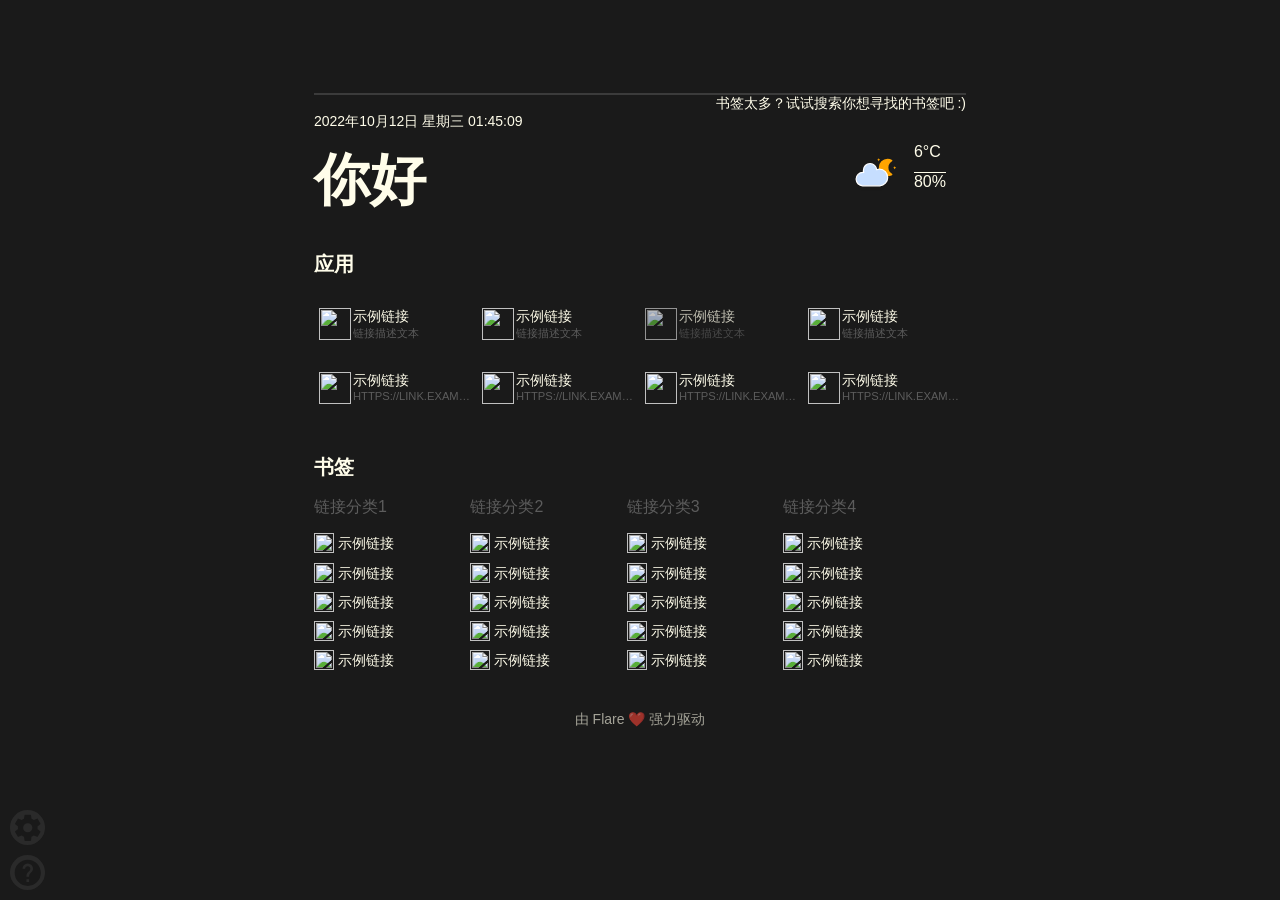
==== commit 9a066fef: "Rename flare.html to index.html" ====
--- a/index.html
+++ b/index.html
@@ -1,6 +1,6 @@
 <!DOCTYPE html>
-<!-- saved from url=(0027)https://flareok.kooldns.cn/ -->
-<html lang="en"><head><meta http-equiv="Content-Type" content="text/html; charset=UTF-8"><meta http-equiv="x-ua-compatible" content="IE=edge"><meta name="google" content="notranslate"><meta name="viewport" content="width=device-width,initial-scale=1"><title>本地导航</title><link rel="shortcut icon" href="https://flareok.kooldns.cn/favicon.ico"><style>/** 月出惊山鸟，时鸣春涧中。**/ * {margin: 0;padding: 0;box-sizing: border-box;}body {--color-background: #2d3436;--color-primary: #effbff;--color-accent: #ffa500;--spacing-ui: 10px;background-color: var(--color-background);transition: background-color 0.3s;font-family: Roboto, sans-serif;font-size: 14px;}h1,h2,h3,h4,h5,div,p,a,span {color: var(--color-primary);}a {text-decoration: none;}.clearfix::after {content: "";clear: both;display: table;}h1 {font-weight: 700;font-size: 4em;display: inline-block;}.app-content-uppercase h2 a,.app-content-uppercase .plugin-container h2 {text-transform: uppercase;}h2 a {font-weight: 900;font-size: 20px;margin-bottom: 16px;}.pageview {position: absolute;left: 0;right: 0;top: 0;bottom: 0;display: block;}#page-home {display: block;overflow: auto;}.container {padding: 25px 40px;width: 90%;margin: 0 auto;}.pull-left {float: left;}.pull-right {float: right;}.no-select {user-select: none;}#container-apps,#container-bookmakrs {margin: 2rem 0;}.plugin-container h2 {font-weight: 900;font-size: 20px;margin-bottom: 16px;}#page-home .footer-container {text-align: center;bottom: 10px;right: 40px;opacity: 0.6;}#page-home .footer-container:hover {opacity: 1;}#page-home.pageview .container {min-width: 375px;}@media (max-width: 1200px) {#page-home.pageview .container {width: 90%;}}@media (max-width: 768px) {#page-home.pageview .container {width: 90%;padding: 20px;margin: 0 auto;}}@media (max-width: 375px) {#page-home.pageview .container {width: 100%;padding: 20px;margin: 0 auto;}}@media (min-width: 1201px) {#page-home.pageview .container {width: 90%;padding: 50px 250px;}}#container-apps .apps-container {width: 100%;}#container-apps .apps-container .app-container {float: left;width: 25%;}#container-apps .apps-container .app-item {display: block;padding: 2px 4px;margin: 12px 0;height: 40px;overflow: hidden;position: relative;}#container-apps .apps-container .app-item:hover {background-color: rgba(0, 0, 0, 0.2);border-radius: 4px;transition: all .1s;}#container-apps .apps-container .app-icon {width: 35px;height: 35px;position: absolute;left: 5px;}#container-apps .apps-container .app-icon * {width: 90%;color: var(--color-primary);}#container-apps .apps-container .app-icon img{display: block;width: 32px;height: 32px;color: var(--color-primary);}.app-content-uppercase #container-apps .apps-container .app-text {text-transform: uppercase;}#container-apps .apps-container .app-text {margin-left: 35px;}#container-apps .apps-container .app-title {font-size: 1em;font-weight: 500;margin-bottom: -4px;white-space: nowrap;overflow: hidden;text-overflow: ellipsis;}#container-apps .apps-container .app-desc {color: var(--color-accent);font-weight: 400;font-size: 0.8em;opacity: 1;margin-top: 4px;white-space: nowrap;overflow: hidden;text-overflow: ellipsis;}@media (max-width: 767px) {#container-apps .apps-container .app-container {width: 50%;}}.app-content-uppercase #container-bookmakrs .bookmark-group-container h3.bookmark-group-title {text-transform: uppercase;}#container-bookmakrs .bookmark-group-container h3.bookmark-group-title {color: var(--color-accent);margin-bottom: 10px;font-size: 16px;font-weight: 400;}#container-bookmakrs .bookmark-group-container {display: inline-block;width: 23.99%;}#container-bookmakrs .bookmark-group-container h3{white-space: nowrap;overflow: hidden;text-overflow: ellipsis;}#container-bookmakrs .bookmark-group-container .bookmark-list {list-style: none;margin: 5px 0;}#container-bookmakrs .bookmark-group-container .bookmark-list a.bookmark {line-height: 2;transition: all 0.25s;white-space: nowrap;overflow: hidden;text-overflow: ellipsis;display: block;}#container-bookmakrs .bookmark-group-container .bookmark-list a.bookmark:hover {text-decoration: underline;padding-left: 10px;}#container-bookmakrs .bookmark-group-container .bookmark-list a.bookmark img {display: inline-block;width: 20px;height: 20px;color: var(--color-primary);vertical-align: middle;}#container-bookmakrs .bookmark-group-container .bookmark svg,#container-bookmakrs .bookmark-group-container .bookmark span {display: inline;vertical-align: middle;}#container-bookmakrs .bookmark-group-container .bookmark span {margin-left: 4px;}#container-bookmakrs .bookmark-group-container .bookmark svg {width: 24px;}@media (max-width: 767px) {#container-bookmakrs .bookmark-group-container {width: 30%;float: none;}}#page-home #hero-container {position: relative;}#plugin-datetime {}#plugin-weather{position: absolute;right: 20px;top: 30px;}#page-home #hero-container p {font-weight: 300;text-transform: uppercase;height: 30px;}#hero-container .weather-value-container {justify-content: center;font-size: 16px;margin-left: 10px;font-weight: 500;}#hero-container .weather-value-container p:first-child {border-bottom: 1px solid var(--color-primary);padding-bottom: 5px;}#search-container #search {width: 100%;padding: 10px 0;color: var(--color-primary);font-size: 20px;background-color: transparent;border: none;border-bottom: 2px solid var(--color-accent);opacity: 0.5;transition: all 0.2s;outline: none;}#search-container #search-label {text-align: right;width: 100%;display: block;opacity: 0;}#search-container #search:active + label {opacity: 1;transition: all 0.2s;}#search-container #search:focus + label {opacity: 1;transition: all 0.2s;}.toolbar-container {width: 38px;position: fixed;bottom: var(--spacing-ui);left: var(--spacing-ui);display: block;-webkit-justify-content: center;justify-content: center;-webkit-align-items: center;align-items: center;visibility: visible;}#btn-open-settings {width: 100%;height: 100%;display: block;text-align: center;overflow: hidden;position: relative;}#btn-open-settings svg {color: var(--color-primary);width: 90%;margin-top: 2px;}#btn-open-settings span {position: absolute;left: 100%;opacity: 0;}#btn-open-help {width: 100%;height: 100%;display: block;text-align: center;overflow: hidden;position: relative;}#btn-open-help svg {color: var(--color-primary);width: 90%;margin-top: 2px;}#btn-open-help span {position: absolute;left: 100%;opacity: 0;}.toolbar-btn-bg{width: 35px;height: 35px;background-color: var(--color-accent);border-radius: 50%;display: block;-webkit-justify-content: center;justify-content: center;-webkit-align-items: center;align-items: center;transition: all 0.3s;visibility: visible;opacity: 0.25;}.toolbar-btn-bg:hover {opacity: 1;}.toolbar-btn-settings{margin: 0 0 10px 0;}}#page-settings .form-group label,#page-settings .form-group select,#page-settings .form-group input.btn-submit,#page-settings .form-group input.option-input {display: block;}#page-settings .form-group select {margin: 8px 0;width: 100%;border: none;border-radius: 4px;padding: 10px;background-color: var(--color-primary);color: var(--color-background);}#page-settings .form-group input.option-input {margin: 8px 0;width: 100%;border: none;border-radius: 4px;padding: 10px;background-color: var(--color-primary);color: var(--color-background);}#page-settings .form-group .help-text {font-size: 12px;color: var(--color-primary);}#page-settings .form-group input.btn-submit {padding: 8px 15px;border: 1px solid var(--color-accent);background-color: var(--color-background);color: var(--color-primary);border-radius: 4px;}#page-settings .container {padding: 25px 20px;width: 100%;margin: 0;}#page-settings h1 {font-size: 30px;}#page-settings .main-container {margin: 20px 0;position: relative;}#page-settings .main-container .setting-group-container {margin-left: 110px;}#page-settings.pageview .container {min-width: 375px;}@media (min-width: 1201px) {#page-settings.pageview .container {width: 90%;padding: 50px 250px;margin: 0 auto;}}@media (max-width: 1200px) {#page-settings.pageview .container {width: 90%;margin: 0 auto;}}@media (max-width: 768px) {#page-settings.pageview .container {width: 90%;padding: 20px;margin: 0 auto;}}@media (max-width: 375px) {#page-settings.pageview .container {width: 100%;padding: 20px;margin: 0 auto;}}.setting-group-container h2 {margin-bottom: 10px;}.setting-group-container .form-group .help-text {margin-bottom: 12px;text-decoration: underline;font-style: italic;opacity: 0.8;}.setting-group-container .form-group input.btn-submit {margin-top: 20px;margin-bottom: 20px;}#page-settings .form-group label {margin-top: 12px;margin-bottom: 6px;}#page-settings .form-group select,#page-settings .form-group input.option-input {margin-top: 6px;margin-bottom: 6px;}#page-settings .form-group textarea {resize: none;width: 100%;height: 80px;border: none;border-radius: 4px;padding: 10px;background-color: var(--color-primary);color: var(--color-background);margin-top: 6px;margin-bottom: 6px;}#page-settings .form-about p {line-height: 2;}#page-settings .form-about a {margin: 0 4px;border-bottom: 1px dotted #ccc;}#page-settings .form-about hr {margin: 10px 0;}#page-settings .sidebar {position: absolute;left: 0;width: 100px;list-style: none;}#page-settings .sidebar a {padding-left: 7px;border-left: 3px solid transparent;display: block;height: 40px;line-height: 40px;transition: all 0.3s;}#page-settings .sidebar a.active {border-left: 3px solid var(--color-primary);}#page-settings .sidebar:hover a.active {border-left: 3px solid transparent;}#page-settings .sidebar a:hover,#page-settings .sidebar a.active:hover {border-left: 3px solid var(--color-primary);}.theme-groups .theme {display: inline-block;width: 30%;}.theme-groups .theme .theme-container {width: 120px;border: 1px solid silver;position: relative;}.theme-groups .theme .theme-color {width: 33.33%;height: 40px;}.theme-groups .theme .theme-title {text-transform: capitalize;margin: 8px 0;color: var(--color-primary);cursor: default;}.theme-groups .theme .theme-choose {position: absolute;z-index: 1;left: 0;right: 0;top: 0;bottom: 0;width: 100%;cursor: pointer;opacity: 0;}.theme-blackboard .theme-color.color-background {background-color: rgb(26, 26, 26);}.theme-blackboard .theme-color.color-primary {background-color: rgb(255, 253, 234);}.theme-blackboard .theme-color.color-accent {background-color: rgb(92, 92, 92);}@media (max-width: 768px) {.theme-groups .theme {display: inline-block;width: 100px;margin-right: 1.5%;}.theme-groups .theme .theme-container {width: 92px;}.theme-groups .theme .theme-color {width: 30px;height: 30px;}}@media (max-width: 375px) {.theme-groups .theme {display: inline-block;width: 47%;margin-right: 1.5%;}.theme-groups .theme .theme-container {width: 92px;}.theme-groups .theme .theme-color {width: 30px;height: 30px;}}</style><meta name="description" content="Flare - self-hosted startpage for your server"><style>.one-pan-tip { cursor: pointer;}.one-pan-tip::before {background-position: center;background-size: 100% 100%;background-repeat: no-repeat;box-sizing: border-box;width: 1em;height: 1em;margin: 0 1px .15em 1px;vertical-align: middle;display: inline-block;}.one-pan-tip-success::before {content: '';background-image: url([data-uri])}.one-pan-tip-error {text-decoration: line-through;}.one-pan-tip-error::before {content: '';background-image: url([data-uri])}.one-pan-tip-other::before {content: '';background-image: url([data-uri])}.one-pan-tip-lock::before{content: '';background-image: url([data-uri])}</style><meta name="ljjc::status" content="on"><style id="swal-pub-style">.swal2-popup.swal2-toast{flex-direction:column;align-items:stretch;width:auto;padding:1.25em;overflow-y:hidden;background:#fff;box-shadow:0 0 .625em #d9d9d9}.swal2-popup.swal2-toast .swal2-header{flex-direction:row;padding:0}.swal2-popup.swal2-toast .swal2-title{flex-grow:1;justify-content:flex-start;margin:0 .625em;font-size:1em}.swal2-popup.swal2-toast .swal2-loading{justify-content:center}.swal2-popup.swal2-toast .swal2-input{height:2em;margin:.3125em auto;font-size:1em}.swal2-popup.swal2-toast .swal2-validation-message{font-size:1em}.swal2-popup.swal2-toast .swal2-footer{margin:.5em 0 0;padding:.5em 0 0;font-size:.8em}.swal2-popup.swal2-toast .swal2-close{position:static;width:.8em;height:.8em;line-height:.8}.swal2-popup.swal2-toast .swal2-content{justify-content:flex-start;margin:0 .625em;padding:0;font-size:1em;text-align:initial}.swal2-popup.swal2-toast .swal2-html-container{padding:.625em 0 0}.swal2-popup.swal2-toast .swal2-html-container:empty{padding:0}.swal2-popup.swal2-toast .swal2-icon{width:2em;min-width:2em;height:2em;margin:0 .5em 0 0}.swal2-popup.swal2-toast .swal2-icon .swal2-icon-content{display:flex;align-items:center;font-size:1.8em;font-weight:700}@media all and (-ms-high-contrast:none),(-ms-high-contrast:active){.swal2-popup.swal2-toast .swal2-icon .swal2-icon-content{font-size:.25em}}.swal2-popup.swal2-toast .swal2-icon.swal2-success .swal2-success-ring{width:2em;height:2em}.swal2-popup.swal2-toast .swal2-icon.swal2-error [class^=swal2-x-mark-line]{top:.875em;width:1.375em}.swal2-popup.swal2-toast .swal2-icon.swal2-error [class^=swal2-x-mark-line][class$=left]{left:.3125em}.swal2-popup.swal2-toast .swal2-icon.swal2-error [class^=swal2-x-mark-line][class$=right]{right:.3125em}.swal2-popup.swal2-toast .swal2-actions{flex:1;flex-basis:auto!important;align-self:stretch;width:auto;height:2.2em;height:auto;margin:0 .3125em;margin-top:.3125em;padding:0}.swal2-popup.swal2-toast .swal2-styled{margin:.125em .3125em;padding:.3125em .625em;font-size:1em}.swal2-popup.swal2-toast .swal2-styled:focus{box-shadow:0 0 0 1px #fff,0 0 0 3px rgba(100,150,200,.5)}.swal2-popup.swal2-toast .swal2-success{border-color:#a5dc86}.swal2-popup.swal2-toast .swal2-success [class^=swal2-success-circular-line]{position:absolute;width:1.6em;height:3em;transform:rotate(45deg);border-radius:50%}.swal2-popup.swal2-toast .swal2-success [class^=swal2-success-circular-line][class$=left]{top:-.8em;left:-.5em;transform:rotate(-45deg);transform-origin:2em 2em;border-radius:4em 0 0 4em}.swal2-popup.swal2-toast .swal2-success [class^=swal2-success-circular-line][class$=right]{top:-.25em;left:.9375em;transform-origin:0 1.5em;border-radius:0 4em 4em 0}.swal2-popup.swal2-toast .swal2-success .swal2-success-ring{width:2em;height:2em}.swal2-popup.swal2-toast .swal2-success .swal2-success-fix{top:0;left:.4375em;width:.4375em;height:2.6875em}.swal2-popup.swal2-toast .swal2-success [class^=swal2-success-line]{height:.3125em}.swal2-popup.swal2-toast .swal2-success [class^=swal2-success-line][class$=tip]{top:1.125em;left:.1875em;width:.75em}.swal2-popup.swal2-toast .swal2-success [class^=swal2-success-line][class$=long]{top:.9375em;right:.1875em;width:1.375em}.swal2-popup.swal2-toast .swal2-success.swal2-icon-show .swal2-success-line-tip{-webkit-animation:swal2-toast-animate-success-line-tip .75s;animation:swal2-toast-animate-success-line-tip .75s}.swal2-popup.swal2-toast .swal2-success.swal2-icon-show .swal2-success-line-long{-webkit-animation:swal2-toast-animate-success-line-long .75s;animation:swal2-toast-animate-success-line-long .75s}.swal2-popup.swal2-toast.swal2-show{-webkit-animation:swal2-toast-show .5s;animation:swal2-toast-show .5s}.swal2-popup.swal2-toast.swal2-hide{-webkit-animation:swal2-toast-hide .1s forwards;animation:swal2-toast-hide .1s forwards}.swal2-container{display:flex;position:fixed;z-index:1060;top:0;right:0;bottom:0;left:0;flex-direction:row;align-items:center;justify-content:center;padding:.625em;overflow-x:hidden;transition:background-color .1s;-webkit-overflow-scrolling:touch}.swal2-container.swal2-backdrop-show,.swal2-container.swal2-noanimation{background:rgba(0,0,0,.4)}.swal2-container.swal2-backdrop-hide{background:0 0!important}.swal2-container.swal2-top{align-items:flex-start}.swal2-container.swal2-top-left,.swal2-container.swal2-top-start{align-items:flex-start;justify-content:flex-start}.swal2-container.swal2-top-end,.swal2-container.swal2-top-right{align-items:flex-start;justify-content:flex-end}.swal2-container.swal2-center{align-items:center}.swal2-container.swal2-center-left,.swal2-container.swal2-center-start{align-items:center;justify-content:flex-start}.swal2-container.swal2-center-end,.swal2-container.swal2-center-right{align-items:center;justify-content:flex-end}.swal2-container.swal2-bottom{align-items:flex-end}.swal2-container.swal2-bottom-left,.swal2-container.swal2-bottom-start{align-items:flex-end;justify-content:flex-start}.swal2-container.swal2-bottom-end,.swal2-container.swal2-bottom-right{align-items:flex-end;justify-content:flex-end}.swal2-container.swal2-bottom-end>:first-child,.swal2-container.swal2-bottom-left>:first-child,.swal2-container.swal2-bottom-right>:first-child,.swal2-container.swal2-bottom-start>:first-child,.swal2-container.swal2-bottom>:first-child{margin-top:auto}.swal2-container.swal2-grow-fullscreen>.swal2-modal{display:flex!important;flex:1;align-self:stretch;justify-content:center}.swal2-container.swal2-grow-row>.swal2-modal{display:flex!important;flex:1;align-content:center;justify-content:center}.swal2-container.swal2-grow-column{flex:1;flex-direction:column}.swal2-container.swal2-grow-column.swal2-bottom,.swal2-container.swal2-grow-column.swal2-center,.swal2-container.swal2-grow-column.swal2-top{align-items:center}.swal2-container.swal2-grow-column.swal2-bottom-left,.swal2-container.swal2-grow-column.swal2-bottom-start,.swal2-container.swal2-grow-column.swal2-center-left,.swal2-container.swal2-grow-column.swal2-center-start,.swal2-container.swal2-grow-column.swal2-top-left,.swal2-container.swal2-grow-column.swal2-top-start{align-items:flex-start}.swal2-container.swal2-grow-column.swal2-bottom-end,.swal2-container.swal2-grow-column.swal2-bottom-right,.swal2-container.swal2-grow-column.swal2-center-end,.swal2-container.swal2-grow-column.swal2-center-right,.swal2-container.swal2-grow-column.swal2-top-end,.swal2-container.swal2-grow-column.swal2-top-right{align-items:flex-end}.swal2-container.swal2-grow-column>.swal2-modal{display:flex!important;flex:1;align-content:center;justify-content:center}.swal2-container.swal2-no-transition{transition:none!important}.swal2-container:not(.swal2-top):not(.swal2-top-start):not(.swal2-top-end):not(.swal2-top-left):not(.swal2-top-right):not(.swal2-center-start):not(.swal2-center-end):not(.swal2-center-left):not(.swal2-center-right):not(.swal2-bottom):not(.swal2-bottom-start):not(.swal2-bottom-end):not(.swal2-bottom-left):not(.swal2-bottom-right):not(.swal2-grow-fullscreen)>.swal2-modal{margin:auto}@media all and (-ms-high-contrast:none),(-ms-high-contrast:active){.swal2-container .swal2-modal{margin:0!important}}.swal2-popup{display:none;position:relative;box-sizing:border-box;flex-direction:column;justify-content:center;width:32em;max-width:100%;padding:1.25em;border:none;border-radius:5px;background:#fff;font-family:inherit;font-size:1rem}.swal2-popup:focus{outline:0}.swal2-popup.swal2-loading{overflow-y:hidden}.swal2-header{display:flex;flex-direction:column;align-items:center;padding:0 1.8em}.swal2-title{position:relative;max-width:100%;margin:0 0 .4em;padding:0;color:#595959;font-size:1.875em;font-weight:600;text-align:center;text-transform:none;word-wrap:break-word}.swal2-actions{display:flex;z-index:1;box-sizing:border-box;flex-wrap:wrap;align-items:center;justify-content:center;width:100%;margin:1.25em auto 0;padding:0}.swal2-actions:not(.swal2-loading) .swal2-styled[disabled]{opacity:.4}.swal2-actions:not(.swal2-loading) .swal2-styled:hover{background-image:linear-gradient(rgba(0,0,0,.1),rgba(0,0,0,.1))}.swal2-actions:not(.swal2-loading) .swal2-styled:active{background-image:linear-gradient(rgba(0,0,0,.2),rgba(0,0,0,.2))}.swal2-loader{display:none;align-items:center;justify-content:center;width:2.2em;height:2.2em;margin:0 1.875em;-webkit-animation:swal2-rotate-loading 1.5s linear 0s infinite normal;animation:swal2-rotate-loading 1.5s linear 0s infinite normal;border-width:.25em;border-style:solid;border-radius:100%;border-color:#2778c4 transparent #2778c4 transparent}.swal2-styled{margin:.3125em;padding:.625em 1.1em;box-shadow:none;font-weight:500}.swal2-styled:not([disabled]){cursor:pointer}.swal2-styled.swal2-confirm{border:0;border-radius:.25em;background:initial;background-color:#2778c4;color:#fff;font-size:1em}.swal2-styled.swal2-deny{border:0;border-radius:.25em;background:initial;background-color:#d14529;color:#fff;font-size:1em}.swal2-styled.swal2-cancel{border:0;border-radius:.25em;background:initial;background-color:#757575;color:#fff;font-size:1em}.swal2-styled:focus{outline:0;box-shadow:0 0 0 3px rgba(100,150,200,.5)}.swal2-styled::-moz-focus-inner{border:0}.swal2-footer{justify-content:center;margin:1.25em 0 0;padding:1em 0 0;border-top:1px solid #eee;color:#545454;font-size:1em}.swal2-timer-progress-bar-container{position:absolute;right:0;bottom:0;left:0;height:.25em;overflow:hidden;border-bottom-right-radius:5px;border-bottom-left-radius:5px}.swal2-timer-progress-bar{width:100%;height:.25em;background:rgba(0,0,0,.2)}.swal2-image{max-width:100%;margin:1.25em auto}.swal2-close{position:absolute;z-index:2;top:0;right:0;align-items:center;justify-content:center;width:1.2em;height:1.2em;padding:0;overflow:hidden;transition:color .1s ease-out;border:none;border-radius:5px;background:0 0;color:#ccc;font-family:serif;font-size:2.5em;line-height:1.2;cursor:pointer}.swal2-close:hover{transform:none;background:0 0;color:#f27474}.swal2-close:focus{outline:0;box-shadow:inset 0 0 0 3px rgba(100,150,200,.5)}.swal2-close::-moz-focus-inner{border:0}.swal2-content{z-index:1;justify-content:center;margin:0;padding:0 1.6em;color:#545454;font-size:1.125em;font-weight:400;line-height:normal;text-align:center;word-wrap:break-word}.swal2-checkbox,.swal2-file,.swal2-input,.swal2-radio,.swal2-select,.swal2-textarea{margin:1em auto}.swal2-file,.swal2-input,.swal2-textarea{box-sizing:border-box;width:100%;transition:border-color .3s,box-shadow .3s;border:1px solid #d9d9d9;border-radius:.1875em;background:inherit;box-shadow:inset 0 1px 1px rgba(0,0,0,.06);color:inherit;font-size:1.125em}.swal2-file.swal2-inputerror,.swal2-input.swal2-inputerror,.swal2-textarea.swal2-inputerror{border-color:#f27474!important;box-shadow:0 0 2px #f27474!important}.swal2-file:focus,.swal2-input:focus,.swal2-textarea:focus{border:1px solid #b4dbed;outline:0;box-shadow:0 0 0 3px rgba(100,150,200,.5)}.swal2-file::-moz-placeholder,.swal2-input::-moz-placeholder,.swal2-textarea::-moz-placeholder{color:#ccc}.swal2-file:-ms-input-placeholder,.swal2-input:-ms-input-placeholder,.swal2-textarea:-ms-input-placeholder{color:#ccc}.swal2-file::placeholder,.swal2-input::placeholder,.swal2-textarea::placeholder{color:#ccc}.swal2-range{margin:1em auto;background:#fff}.swal2-range input{width:80%}.swal2-range output{width:20%;color:inherit;font-weight:600;text-align:center}.swal2-range input,.swal2-range output{height:2.625em;padding:0;font-size:1.125em;line-height:2.625em}.swal2-input{height:2.625em;padding:0 .75em}.swal2-input[type=number]{max-width:10em}.swal2-file{background:inherit;font-size:1.125em}.swal2-textarea{height:6.75em;padding:.75em}.swal2-select{min-width:50%;max-width:100%;padding:.375em .625em;background:inherit;color:inherit;font-size:1.125em}.swal2-checkbox,.swal2-radio{align-items:center;justify-content:center;background:#fff;color:inherit}.swal2-checkbox label,.swal2-radio label{margin:0 .6em;font-size:1.125em}.swal2-checkbox input,.swal2-radio input{flex-shrink:0;margin:0 .4em}.swal2-input-label{display:flex;justify-content:center;margin:1em auto}.swal2-validation-message{align-items:center;justify-content:center;margin:0 -2.7em;padding:.625em;overflow:hidden;background:#f0f0f0;color:#666;font-size:1em;font-weight:300}.swal2-validation-message::before{content:"!";display:inline-block;width:1.5em;min-width:1.5em;height:1.5em;margin:0 .625em;border-radius:50%;background-color:#f27474;color:#fff;font-weight:600;line-height:1.5em;text-align:center}.swal2-icon{position:relative;box-sizing:content-box;justify-content:center;width:5em;height:5em;margin:1.25em auto 1.875em;border:.25em solid transparent;border-radius:50%;border-color:#000;font-family:inherit;line-height:5em;cursor:default;-webkit-user-select:none;-moz-user-select:none;-ms-user-select:none;user-select:none}.swal2-icon .swal2-icon-content{display:flex;align-items:center;font-size:3.75em}.swal2-icon.swal2-error{border-color:#f27474;color:#f27474}.swal2-icon.swal2-error .swal2-x-mark{position:relative;flex-grow:1}.swal2-icon.swal2-error [class^=swal2-x-mark-line]{display:block;position:absolute;top:2.3125em;width:2.9375em;height:.3125em;border-radius:.125em;background-color:#f27474}.swal2-icon.swal2-error [class^=swal2-x-mark-line][class$=left]{left:1.0625em;transform:rotate(45deg)}.swal2-icon.swal2-error [class^=swal2-x-mark-line][class$=right]{right:1em;transform:rotate(-45deg)}.swal2-icon.swal2-error.swal2-icon-show{-webkit-animation:swal2-animate-error-icon .5s;animation:swal2-animate-error-icon .5s}.swal2-icon.swal2-error.swal2-icon-show .swal2-x-mark{-webkit-animation:swal2-animate-error-x-mark .5s;animation:swal2-animate-error-x-mark .5s}.swal2-icon.swal2-warning{border-color:#facea8;color:#f8bb86}.swal2-icon.swal2-info{border-color:#9de0f6;color:#3fc3ee}.swal2-icon.swal2-question{border-color:#c9dae1;color:#87adbd}.swal2-icon.swal2-success{border-color:#a5dc86;color:#a5dc86}.swal2-icon.swal2-success [class^=swal2-success-circular-line]{position:absolute;width:3.75em;height:7.5em;transform:rotate(45deg);border-radius:50%}.swal2-icon.swal2-success [class^=swal2-success-circular-line][class$=left]{top:-.4375em;left:-2.0635em;transform:rotate(-45deg);transform-origin:3.75em 3.75em;border-radius:7.5em 0 0 7.5em}.swal2-icon.swal2-success [class^=swal2-success-circular-line][class$=right]{top:-.6875em;left:1.875em;transform:rotate(-45deg);transform-origin:0 3.75em;border-radius:0 7.5em 7.5em 0}.swal2-icon.swal2-success .swal2-success-ring{position:absolute;z-index:2;top:-.25em;left:-.25em;box-sizing:content-box;width:100%;height:100%;border:.25em solid rgba(165,220,134,.3);border-radius:50%}.swal2-icon.swal2-success .swal2-success-fix{position:absolute;z-index:1;top:.5em;left:1.625em;width:.4375em;height:5.625em;transform:rotate(-45deg)}.swal2-icon.swal2-success [class^=swal2-success-line]{display:block;position:absolute;z-index:2;height:.3125em;border-radius:.125em;background-color:#a5dc86}.swal2-icon.swal2-success [class^=swal2-success-line][class$=tip]{top:2.875em;left:.8125em;width:1.5625em;transform:rotate(45deg)}.swal2-icon.swal2-success [class^=swal2-success-line][class$=long]{top:2.375em;right:.5em;width:2.9375em;transform:rotate(-45deg)}.swal2-icon.swal2-success.swal2-icon-show .swal2-success-line-tip{-webkit-animation:swal2-animate-success-line-tip .75s;animation:swal2-animate-success-line-tip .75s}.swal2-icon.swal2-success.swal2-icon-show .swal2-success-line-long{-webkit-animation:swal2-animate-success-line-long .75s;animation:swal2-animate-success-line-long .75s}.swal2-icon.swal2-success.swal2-icon-show .swal2-success-circular-line-right{-webkit-animation:swal2-rotate-success-circular-line 4.25s ease-in;animation:swal2-rotate-success-circular-line 4.25s ease-in}.swal2-progress-steps{flex-wrap:wrap;align-items:center;max-width:100%;margin:0 0 1.25em;padding:0;background:inherit;font-weight:600}.swal2-progress-steps li{display:inline-block;position:relative}.swal2-progress-steps .swal2-progress-step{z-index:20;flex-shrink:0;width:2em;height:2em;border-radius:2em;background:#2778c4;color:#fff;line-height:2em;text-align:center}.swal2-progress-steps .swal2-progress-step.swal2-active-progress-step{background:#2778c4}.swal2-progress-steps .swal2-progress-step.swal2-active-progress-step~.swal2-progress-step{background:#add8e6;color:#fff}.swal2-progress-steps .swal2-progress-step.swal2-active-progress-step~.swal2-progress-step-line{background:#add8e6}.swal2-progress-steps .swal2-progress-step-line{z-index:10;flex-shrink:0;width:2.5em;height:.4em;margin:0 -1px;background:#2778c4}[class^=swal2]{-webkit-tap-highlight-color:transparent}.swal2-show{-webkit-animation:swal2-show .3s;animation:swal2-show .3s}.swal2-hide{-webkit-animation:swal2-hide .15s forwards;animation:swal2-hide .15s forwards}.swal2-noanimation{transition:none}.swal2-scrollbar-measure{position:absolute;top:-9999px;width:50px;height:50px;overflow:scroll}.swal2-rtl .swal2-close{right:auto;left:0}.swal2-rtl .swal2-timer-progress-bar{right:0;left:auto}@supports (-ms-accelerator:true){.swal2-range input{width:100%!important}.swal2-range output{display:none}}@media all and (-ms-high-contrast:none),(-ms-high-contrast:active){.swal2-range input{width:100%!important}.swal2-range output{display:none}}@-webkit-keyframes swal2-toast-show{0%{transform:translateY(-.625em) rotateZ(2deg)}33%{transform:translateY(0) rotateZ(-2deg)}66%{transform:translateY(.3125em) rotateZ(2deg)}100%{transform:translateY(0) rotateZ(0)}}@keyframes swal2-toast-show{0%{transform:translateY(-.625em) rotateZ(2deg)}33%{transform:translateY(0) rotateZ(-2deg)}66%{transform:translateY(.3125em) rotateZ(2deg)}100%{transform:translateY(0) rotateZ(0)}}@-webkit-keyframes swal2-toast-hide{100%{transform:rotateZ(1deg);opacity:0}}@keyframes swal2-toast-hide{100%{transform:rotateZ(1deg);opacity:0}}@-webkit-keyframes swal2-toast-animate-success-line-tip{0%{top:.5625em;left:.0625em;width:0}54%{top:.125em;left:.125em;width:0}70%{top:.625em;left:-.25em;width:1.625em}84%{top:1.0625em;left:.75em;width:.5em}100%{top:1.125em;left:.1875em;width:.75em}}@keyframes swal2-toast-animate-success-line-tip{0%{top:.5625em;left:.0625em;width:0}54%{top:.125em;left:.125em;width:0}70%{top:.625em;left:-.25em;width:1.625em}84%{top:1.0625em;left:.75em;width:.5em}100%{top:1.125em;left:.1875em;width:.75em}}@-webkit-keyframes swal2-toast-animate-success-line-long{0%{top:1.625em;right:1.375em;width:0}65%{top:1.25em;right:.9375em;width:0}84%{top:.9375em;right:0;width:1.125em}100%{top:.9375em;right:.1875em;width:1.375em}}@keyframes swal2-toast-animate-success-line-long{0%{top:1.625em;right:1.375em;width:0}65%{top:1.25em;right:.9375em;width:0}84%{top:.9375em;right:0;width:1.125em}100%{top:.9375em;right:.1875em;width:1.375em}}@-webkit-keyframes swal2-show{0%{transform:scale(.7)}45%{transform:scale(1.05)}80%{transform:scale(.95)}100%{transform:scale(1)}}@keyframes swal2-show{0%{transform:scale(.7)}45%{transform:scale(1.05)}80%{transform:scale(.95)}100%{transform:scale(1)}}@-webkit-keyframes swal2-hide{0%{transform:scale(1);opacity:1}100%{transform:scale(.5);opacity:0}}@keyframes swal2-hide{0%{transform:scale(1);opacity:1}100%{transform:scale(.5);opacity:0}}@-webkit-keyframes swal2-animate-success-line-tip{0%{top:1.1875em;left:.0625em;width:0}54%{top:1.0625em;left:.125em;width:0}70%{top:2.1875em;left:-.375em;width:3.125em}84%{top:3em;left:1.3125em;width:1.0625em}100%{top:2.8125em;left:.8125em;width:1.5625em}}@keyframes swal2-animate-success-line-tip{0%{top:1.1875em;left:.0625em;width:0}54%{top:1.0625em;left:.125em;width:0}70%{top:2.1875em;left:-.375em;width:3.125em}84%{top:3em;left:1.3125em;width:1.0625em}100%{top:2.8125em;left:.8125em;width:1.5625em}}@-webkit-keyframes swal2-animate-success-line-long{0%{top:3.375em;right:2.875em;width:0}65%{top:3.375em;right:2.875em;width:0}84%{top:2.1875em;right:0;width:3.4375em}100%{top:2.375em;right:.5em;width:2.9375em}}@keyframes swal2-animate-success-line-long{0%{top:3.375em;right:2.875em;width:0}65%{top:3.375em;right:2.875em;width:0}84%{top:2.1875em;right:0;width:3.4375em}100%{top:2.375em;right:.5em;width:2.9375em}}@-webkit-keyframes swal2-rotate-success-circular-line{0%{transform:rotate(-45deg)}5%{transform:rotate(-45deg)}12%{transform:rotate(-405deg)}100%{transform:rotate(-405deg)}}@keyframes swal2-rotate-success-circular-line{0%{transform:rotate(-45deg)}5%{transform:rotate(-45deg)}12%{transform:rotate(-405deg)}100%{transform:rotate(-405deg)}}@-webkit-keyframes swal2-animate-error-x-mark{0%{margin-top:1.625em;transform:scale(.4);opacity:0}50%{margin-top:1.625em;transform:scale(.4);opacity:0}80%{margin-top:-.375em;transform:scale(1.15)}100%{margin-top:0;transform:scale(1);opacity:1}}@keyframes swal2-animate-error-x-mark{0%{margin-top:1.625em;transform:scale(.4);opacity:0}50%{margin-top:1.625em;transform:scale(.4);opacity:0}80%{margin-top:-.375em;transform:scale(1.15)}100%{margin-top:0;transform:scale(1);opacity:1}}@-webkit-keyframes swal2-animate-error-icon{0%{transform:rotateX(100deg);opacity:0}100%{transform:rotateX(0);opacity:1}}@keyframes swal2-animate-error-icon{0%{transform:rotateX(100deg);opacity:0}100%{transform:rotateX(0);opacity:1}}@-webkit-keyframes swal2-rotate-loading{0%{transform:rotate(0)}100%{transform:rotate(360deg)}}@keyframes swal2-rotate-loading{0%{transform:rotate(0)}100%{transform:rotate(360deg)}}body.swal2-shown:not(.swal2-no-backdrop):not(.swal2-toast-shown){overflow:hidden}body.swal2-height-auto{height:auto!important}body.swal2-no-backdrop .swal2-container{top:auto;right:auto;bottom:auto;left:auto;max-width:calc(100% - .625em * 2);background-color:transparent!important}body.swal2-no-backdrop .swal2-container>.swal2-modal{box-shadow:0 0 10px rgba(0,0,0,.4)}body.swal2-no-backdrop .swal2-container.swal2-top{top:0;left:50%;transform:translateX(-50%)}body.swal2-no-backdrop .swal2-container.swal2-top-left,body.swal2-no-backdrop .swal2-container.swal2-top-start{top:0;left:0}body.swal2-no-backdrop .swal2-container.swal2-top-end,body.swal2-no-backdrop .swal2-container.swal2-top-right{top:0;right:0}body.swal2-no-backdrop .swal2-container.swal2-center{top:50%;left:50%;transform:translate(-50%,-50%)}body.swal2-no-backdrop .swal2-container.swal2-center-left,body.swal2-no-backdrop .swal2-container.swal2-center-start{top:50%;left:0;transform:translateY(-50%)}body.swal2-no-backdrop .swal2-container.swal2-center-end,body.swal2-no-backdrop .swal2-container.swal2-center-right{top:50%;right:0;transform:translateY(-50%)}body.swal2-no-backdrop .swal2-container.swal2-bottom{bottom:0;left:50%;transform:translateX(-50%)}body.swal2-no-backdrop .swal2-container.swal2-bottom-left,body.swal2-no-backdrop .swal2-container.swal2-bottom-start{bottom:0;left:0}body.swal2-no-backdrop .swal2-container.swal2-bottom-end,body.swal2-no-backdrop .swal2-container.swal2-bottom-right{right:0;bottom:0}@media print{body.swal2-shown:not(.swal2-no-backdrop):not(.swal2-toast-shown){overflow-y:scroll!important}body.swal2-shown:not(.swal2-no-backdrop):not(.swal2-toast-shown)>[aria-hidden=true]{display:none}body.swal2-shown:not(.swal2-no-backdrop):not(.swal2-toast-shown) .swal2-container{position:static!important}}body.swal2-toast-shown .swal2-container{background-color:transparent}body.swal2-toast-shown .swal2-container.swal2-top{top:0;right:auto;bottom:auto;left:50%;transform:translateX(-50%)}body.swal2-toast-shown .swal2-container.swal2-top-end,body.swal2-toast-shown .swal2-container.swal2-top-right{top:0;right:0;bottom:auto;left:auto}body.swal2-toast-shown .swal2-container.swal2-top-left,body.swal2-toast-shown .swal2-container.swal2-top-start{top:0;right:auto;bottom:auto;left:0}body.swal2-toast-shown .swal2-container.swal2-center-left,body.swal2-toast-shown .swal2-container.swal2-center-start{top:50%;right:auto;bottom:auto;left:0;transform:translateY(-50%)}body.swal2-toast-shown .swal2-container.swal2-center{top:50%;right:auto;bottom:auto;left:50%;transform:translate(-50%,-50%)}body.swal2-toast-shown .swal2-container.swal2-center-end,body.swal2-toast-shown .swal2-container.swal2-center-right{top:50%;right:0;bottom:auto;left:auto;transform:translateY(-50%)}body.swal2-toast-shown .swal2-container.swal2-bottom-left,body.swal2-toast-shown .swal2-container.swal2-bottom-start{top:auto;right:auto;bottom:0;left:0}body.swal2-toast-shown .swal2-container.swal2-bottom{top:auto;right:auto;bottom:0;left:50%;transform:translateX(-50%)}body.swal2-toast-shown .swal2-container.swal2-bottom-end,body.swal2-toast-shown .swal2-container.swal2-bottom-right{top:auto;right:0;bottom:0;left:auto}</style><style id="starpassword-style">
+<!-- saved from url=(0028)https://abc-okweb.koyeb.app/ -->
+<html lang="en"><head><meta http-equiv="Content-Type" content="text/html; charset=UTF-8"><meta http-equiv="x-ua-compatible" content="IE=edge"><meta name="google" content="notranslate"><meta name="viewport" content="width=device-width,initial-scale=1"><title>flare</title><link rel="shortcut icon" href="https://abc-okweb.koyeb.app/favicon.ico"><style>/** 月出惊山鸟，时鸣春涧中。**/ * {margin: 0;padding: 0;box-sizing: border-box;}body {--color-background: #2d3436;--color-primary: #effbff;--color-accent: #ffa500;--spacing-ui: 10px;background-color: var(--color-background);transition: background-color 0.3s;font-family: Roboto, sans-serif;font-size: 14px;}h1,h2,h3,h4,h5,div,p,a,span {color: var(--color-primary);}a {text-decoration: none;}.clearfix::after {content: "";clear: both;display: table;}h1 {font-weight: 700;font-size: 4em;display: inline-block;}.app-content-uppercase h2 a,.app-content-uppercase .plugin-container h2 {text-transform: uppercase;}h2 a {font-weight: 900;font-size: 20px;margin-bottom: 16px;}.pageview {position: absolute;left: 0;right: 0;top: 0;bottom: 0;display: block;}#page-home {display: block;overflow: auto;}.container {padding: 25px 40px;width: 90%;margin: 0 auto;}.pull-left {float: left;}.pull-right {float: right;}.no-select {user-select: none;}#container-apps,#container-bookmakrs {margin: 2rem 0;}.plugin-container h2 {font-weight: 900;font-size: 20px;margin-bottom: 16px;}#page-home .footer-container {text-align: center;bottom: 10px;right: 40px;opacity: 0.6;}#page-home .footer-container:hover {opacity: 1;}#page-home.pageview .container {min-width: 375px;}@media (max-width: 1200px) {#page-home.pageview .container {width: 90%;}}@media (max-width: 768px) {#page-home.pageview .container {width: 90%;padding: 20px;margin: 0 auto;}}@media (max-width: 375px) {#page-home.pageview .container {width: 100%;padding: 20px;margin: 0 auto;}}@media (min-width: 1201px) {#page-home.pageview .container {width: 90%;padding: 50px 250px;}}#container-apps .apps-container {width: 100%;}#container-apps .apps-container .app-container {float: left;width: 25%;}#container-apps .apps-container .app-item {display: block;padding: 2px 4px;margin: 12px 0;height: 40px;overflow: hidden;position: relative;}#container-apps .apps-container .app-item:hover {background-color: rgba(0, 0, 0, 0.2);border-radius: 4px;transition: all .1s;}#container-apps .apps-container .app-icon {width: 35px;height: 35px;position: absolute;left: 5px;}#container-apps .apps-container .app-icon * {width: 90%;color: var(--color-primary);}#container-apps .apps-container .app-icon img{display: block;width: 32px;height: 32px;color: var(--color-primary);}.app-content-uppercase #container-apps .apps-container .app-text {text-transform: uppercase;}#container-apps .apps-container .app-text {margin-left: 35px;}#container-apps .apps-container .app-title {font-size: 1em;font-weight: 500;margin-bottom: -4px;white-space: nowrap;overflow: hidden;text-overflow: ellipsis;}#container-apps .apps-container .app-desc {color: var(--color-accent);font-weight: 400;font-size: 0.8em;opacity: 1;margin-top: 4px;white-space: nowrap;overflow: hidden;text-overflow: ellipsis;}@media (max-width: 767px) {#container-apps .apps-container .app-container {width: 50%;}}.app-content-uppercase #container-bookmakrs .bookmark-group-container h3.bookmark-group-title {text-transform: uppercase;}#container-bookmakrs .bookmark-group-container h3.bookmark-group-title {color: var(--color-accent);margin-bottom: 10px;font-size: 16px;font-weight: 400;}#container-bookmakrs .bookmark-group-container {display: inline-block;width: 23.99%;}#container-bookmakrs .bookmark-group-container h3{white-space: nowrap;overflow: hidden;text-overflow: ellipsis;}#container-bookmakrs .bookmark-group-container .bookmark-list {list-style: none;margin: 5px 0;}#container-bookmakrs .bookmark-group-container .bookmark-list a.bookmark {line-height: 2;transition: all 0.25s;white-space: nowrap;overflow: hidden;text-overflow: ellipsis;display: block;}#container-bookmakrs .bookmark-group-container .bookmark-list a.bookmark:hover {text-decoration: underline;padding-left: 10px;}#container-bookmakrs .bookmark-group-container .bookmark-list a.bookmark img {display: inline-block;width: 20px;height: 20px;color: var(--color-primary);vertical-align: middle;}#container-bookmakrs .bookmark-group-container .bookmark svg,#container-bookmakrs .bookmark-group-container .bookmark span {display: inline;vertical-align: middle;}#container-bookmakrs .bookmark-group-container .bookmark span {margin-left: 4px;}#container-bookmakrs .bookmark-group-container .bookmark svg {width: 24px;}@media (max-width: 767px) {#container-bookmakrs .bookmark-group-container {width: 30%;float: none;}}#page-home #hero-container {position: relative;}#plugin-datetime {}#plugin-weather{position: absolute;right: 20px;top: 30px;}#page-home #hero-container p {font-weight: 300;text-transform: uppercase;height: 30px;}#hero-container .weather-value-container {justify-content: center;font-size: 16px;margin-left: 10px;font-weight: 500;}#hero-container .weather-value-container p:first-child {border-bottom: 1px solid var(--color-primary);padding-bottom: 5px;}#search-container #search {width: 100%;padding: 10px 0;color: var(--color-primary);font-size: 20px;background-color: transparent;border: none;border-bottom: 2px solid var(--color-accent);opacity: 0.5;transition: all 0.2s;outline: none;}#search-container #search-label {text-align: right;width: 100%;display: block;opacity: 0;}#search-container #search:active + label {opacity: 1;transition: all 0.2s;}#search-container #search:focus + label {opacity: 1;transition: all 0.2s;}.toolbar-container {width: 38px;position: fixed;bottom: var(--spacing-ui);left: var(--spacing-ui);display: block;-webkit-justify-content: center;justify-content: center;-webkit-align-items: center;align-items: center;visibility: visible;}#btn-open-settings {width: 100%;height: 100%;display: block;text-align: center;overflow: hidden;position: relative;}#btn-open-settings svg {color: var(--color-primary);width: 90%;margin-top: 2px;}#btn-open-settings span {position: absolute;left: 100%;opacity: 0;}#btn-open-help {width: 100%;height: 100%;display: block;text-align: center;overflow: hidden;position: relative;}#btn-open-help svg {color: var(--color-primary);width: 90%;margin-top: 2px;}#btn-open-help span {position: absolute;left: 100%;opacity: 0;}.toolbar-btn-bg{width: 35px;height: 35px;background-color: var(--color-accent);border-radius: 50%;display: block;-webkit-justify-content: center;justify-content: center;-webkit-align-items: center;align-items: center;transition: all 0.3s;visibility: visible;opacity: 0.25;}.toolbar-btn-bg:hover {opacity: 1;}.toolbar-btn-settings{margin: 0 0 10px 0;}}#page-settings .form-group label,#page-settings .form-group select,#page-settings .form-group input.btn-submit,#page-settings .form-group input.option-input {display: block;}#page-settings .form-group select {margin: 8px 0;width: 100%;border: none;border-radius: 4px;padding: 10px;background-color: var(--color-primary);color: var(--color-background);}#page-settings .form-group input.option-input {margin: 8px 0;width: 100%;border: none;border-radius: 4px;padding: 10px;background-color: var(--color-primary);color: var(--color-background);}#page-settings .form-group .help-text {font-size: 12px;color: var(--color-primary);}#page-settings .form-group input.btn-submit {padding: 8px 15px;border: 1px solid var(--color-accent);background-color: var(--color-background);color: var(--color-primary);border-radius: 4px;}#page-settings .container {padding: 25px 20px;width: 100%;margin: 0;}#page-settings h1 {font-size: 30px;}#page-settings .main-container {margin: 20px 0;position: relative;}#page-settings .main-container .setting-group-container {margin-left: 110px;}#page-settings.pageview .container {min-width: 375px;}@media (min-width: 1201px) {#page-settings.pageview .container {width: 90%;padding: 50px 250px;margin: 0 auto;}}@media (max-width: 1200px) {#page-settings.pageview .container {width: 90%;margin: 0 auto;}}@media (max-width: 768px) {#page-settings.pageview .container {width: 90%;padding: 20px;margin: 0 auto;}}@media (max-width: 375px) {#page-settings.pageview .container {width: 100%;padding: 20px;margin: 0 auto;}}.setting-group-container h2 {margin-bottom: 10px;}.setting-group-container .form-group .help-text {margin-bottom: 12px;text-decoration: underline;font-style: italic;opacity: 0.8;}.setting-group-container .form-group input.btn-submit {margin-top: 20px;margin-bottom: 20px;}#page-settings .form-group label {margin-top: 12px;margin-bottom: 6px;}#page-settings .form-group select,#page-settings .form-group input.option-input {margin-top: 6px;margin-bottom: 6px;}#page-settings .form-group textarea {resize: none;width: 100%;height: 80px;border: none;border-radius: 4px;padding: 10px;background-color: var(--color-primary);color: var(--color-background);margin-top: 6px;margin-bottom: 6px;}#page-settings .form-about p {line-height: 2;}#page-settings .form-about a {margin: 0 4px;border-bottom: 1px dotted #ccc;}#page-settings .form-about hr {margin: 10px 0;}#page-settings .sidebar {position: absolute;left: 0;width: 100px;list-style: none;}#page-settings .sidebar a {padding-left: 7px;border-left: 3px solid transparent;display: block;height: 40px;line-height: 40px;transition: all 0.3s;}#page-settings .sidebar a.active {border-left: 3px solid var(--color-primary);}#page-settings .sidebar:hover a.active {border-left: 3px solid transparent;}#page-settings .sidebar a:hover,#page-settings .sidebar a.active:hover {border-left: 3px solid var(--color-primary);}.theme-groups .theme {display: inline-block;width: 30%;}.theme-groups .theme .theme-container {width: 120px;border: 1px solid silver;position: relative;}.theme-groups .theme .theme-color {width: 33.33%;height: 40px;}.theme-groups .theme .theme-title {text-transform: capitalize;margin: 8px 0;color: var(--color-primary);cursor: default;}.theme-groups .theme .theme-choose {position: absolute;z-index: 1;left: 0;right: 0;top: 0;bottom: 0;width: 100%;cursor: pointer;opacity: 0;}.theme-blackboard .theme-color.color-background {background-color: rgb(26, 26, 26);}.theme-blackboard .theme-color.color-primary {background-color: rgb(255, 253, 234);}.theme-blackboard .theme-color.color-accent {background-color: rgb(92, 92, 92);}@media (max-width: 768px) {.theme-groups .theme {display: inline-block;width: 100px;margin-right: 1.5%;}.theme-groups .theme .theme-container {width: 92px;}.theme-groups .theme .theme-color {width: 30px;height: 30px;}}@media (max-width: 375px) {.theme-groups .theme {display: inline-block;width: 47%;margin-right: 1.5%;}.theme-groups .theme .theme-container {width: 92px;}.theme-groups .theme .theme-color {width: 30px;height: 30px;}}</style><meta name="description" content="Flare - self-hosted startpage for your server"><style>.one-pan-tip { cursor: pointer;}.one-pan-tip::before {background-position: center;background-size: 100% 100%;background-repeat: no-repeat;box-sizing: border-box;width: 1em;height: 1em;margin: 0 1px .15em 1px;vertical-align: middle;display: inline-block;}.one-pan-tip-success::before {content: '';background-image: url([data-uri])}.one-pan-tip-error {text-decoration: line-through;}.one-pan-tip-error::before {content: '';background-image: url([data-uri])}.one-pan-tip-other::before {content: '';background-image: url([data-uri])}.one-pan-tip-lock::before{content: '';background-image: url([data-uri])}</style><meta name="ljjc::status" content="on"><style id="swal-pub-style">.swal2-popup.swal2-toast{flex-direction:column;align-items:stretch;width:auto;padding:1.25em;overflow-y:hidden;background:#fff;box-shadow:0 0 .625em #d9d9d9}.swal2-popup.swal2-toast .swal2-header{flex-direction:row;padding:0}.swal2-popup.swal2-toast .swal2-title{flex-grow:1;justify-content:flex-start;margin:0 .625em;font-size:1em}.swal2-popup.swal2-toast .swal2-loading{justify-content:center}.swal2-popup.swal2-toast .swal2-input{height:2em;margin:.3125em auto;font-size:1em}.swal2-popup.swal2-toast .swal2-validation-message{font-size:1em}.swal2-popup.swal2-toast .swal2-footer{margin:.5em 0 0;padding:.5em 0 0;font-size:.8em}.swal2-popup.swal2-toast .swal2-close{position:static;width:.8em;height:.8em;line-height:.8}.swal2-popup.swal2-toast .swal2-content{justify-content:flex-start;margin:0 .625em;padding:0;font-size:1em;text-align:initial}.swal2-popup.swal2-toast .swal2-html-container{padding:.625em 0 0}.swal2-popup.swal2-toast .swal2-html-container:empty{padding:0}.swal2-popup.swal2-toast .swal2-icon{width:2em;min-width:2em;height:2em;margin:0 .5em 0 0}.swal2-popup.swal2-toast .swal2-icon .swal2-icon-content{display:flex;align-items:center;font-size:1.8em;font-weight:700}@media all and (-ms-high-contrast:none),(-ms-high-contrast:active){.swal2-popup.swal2-toast .swal2-icon .swal2-icon-content{font-size:.25em}}.swal2-popup.swal2-toast .swal2-icon.swal2-success .swal2-success-ring{width:2em;height:2em}.swal2-popup.swal2-toast .swal2-icon.swal2-error [class^=swal2-x-mark-line]{top:.875em;width:1.375em}.swal2-popup.swal2-toast .swal2-icon.swal2-error [class^=swal2-x-mark-line][class$=left]{left:.3125em}.swal2-popup.swal2-toast .swal2-icon.swal2-error [class^=swal2-x-mark-line][class$=right]{right:.3125em}.swal2-popup.swal2-toast .swal2-actions{flex:1;flex-basis:auto!important;align-self:stretch;width:auto;height:2.2em;height:auto;margin:0 .3125em;margin-top:.3125em;padding:0}.swal2-popup.swal2-toast .swal2-styled{margin:.125em .3125em;padding:.3125em .625em;font-size:1em}.swal2-popup.swal2-toast .swal2-styled:focus{box-shadow:0 0 0 1px #fff,0 0 0 3px rgba(100,150,200,.5)}.swal2-popup.swal2-toast .swal2-success{border-color:#a5dc86}.swal2-popup.swal2-toast .swal2-success [class^=swal2-success-circular-line]{position:absolute;width:1.6em;height:3em;transform:rotate(45deg);border-radius:50%}.swal2-popup.swal2-toast .swal2-success [class^=swal2-success-circular-line][class$=left]{top:-.8em;left:-.5em;transform:rotate(-45deg);transform-origin:2em 2em;border-radius:4em 0 0 4em}.swal2-popup.swal2-toast .swal2-success [class^=swal2-success-circular-line][class$=right]{top:-.25em;left:.9375em;transform-origin:0 1.5em;border-radius:0 4em 4em 0}.swal2-popup.swal2-toast .swal2-success .swal2-success-ring{width:2em;height:2em}.swal2-popup.swal2-toast .swal2-success .swal2-success-fix{top:0;left:.4375em;width:.4375em;height:2.6875em}.swal2-popup.swal2-toast .swal2-success [class^=swal2-success-line]{height:.3125em}.swal2-popup.swal2-toast .swal2-success [class^=swal2-success-line][class$=tip]{top:1.125em;left:.1875em;width:.75em}.swal2-popup.swal2-toast .swal2-success [class^=swal2-success-line][class$=long]{top:.9375em;right:.1875em;width:1.375em}.swal2-popup.swal2-toast .swal2-success.swal2-icon-show .swal2-success-line-tip{-webkit-animation:swal2-toast-animate-success-line-tip .75s;animation:swal2-toast-animate-success-line-tip .75s}.swal2-popup.swal2-toast .swal2-success.swal2-icon-show .swal2-success-line-long{-webkit-animation:swal2-toast-animate-success-line-long .75s;animation:swal2-toast-animate-success-line-long .75s}.swal2-popup.swal2-toast.swal2-show{-webkit-animation:swal2-toast-show .5s;animation:swal2-toast-show .5s}.swal2-popup.swal2-toast.swal2-hide{-webkit-animation:swal2-toast-hide .1s forwards;animation:swal2-toast-hide .1s forwards}.swal2-container{display:flex;position:fixed;z-index:1060;top:0;right:0;bottom:0;left:0;flex-direction:row;align-items:center;justify-content:center;padding:.625em;overflow-x:hidden;transition:background-color .1s;-webkit-overflow-scrolling:touch}.swal2-container.swal2-backdrop-show,.swal2-container.swal2-noanimation{background:rgba(0,0,0,.4)}.swal2-container.swal2-backdrop-hide{background:0 0!important}.swal2-container.swal2-top{align-items:flex-start}.swal2-container.swal2-top-left,.swal2-container.swal2-top-start{align-items:flex-start;justify-content:flex-start}.swal2-container.swal2-top-end,.swal2-container.swal2-top-right{align-items:flex-start;justify-content:flex-end}.swal2-container.swal2-center{align-items:center}.swal2-container.swal2-center-left,.swal2-container.swal2-center-start{align-items:center;justify-content:flex-start}.swal2-container.swal2-center-end,.swal2-container.swal2-center-right{align-items:center;justify-content:flex-end}.swal2-container.swal2-bottom{align-items:flex-end}.swal2-container.swal2-bottom-left,.swal2-container.swal2-bottom-start{align-items:flex-end;justify-content:flex-start}.swal2-container.swal2-bottom-end,.swal2-container.swal2-bottom-right{align-items:flex-end;justify-content:flex-end}.swal2-container.swal2-bottom-end>:first-child,.swal2-container.swal2-bottom-left>:first-child,.swal2-container.swal2-bottom-right>:first-child,.swal2-container.swal2-bottom-start>:first-child,.swal2-container.swal2-bottom>:first-child{margin-top:auto}.swal2-container.swal2-grow-fullscreen>.swal2-modal{display:flex!important;flex:1;align-self:stretch;justify-content:center}.swal2-container.swal2-grow-row>.swal2-modal{display:flex!important;flex:1;align-content:center;justify-content:center}.swal2-container.swal2-grow-column{flex:1;flex-direction:column}.swal2-container.swal2-grow-column.swal2-bottom,.swal2-container.swal2-grow-column.swal2-center,.swal2-container.swal2-grow-column.swal2-top{align-items:center}.swal2-container.swal2-grow-column.swal2-bottom-left,.swal2-container.swal2-grow-column.swal2-bottom-start,.swal2-container.swal2-grow-column.swal2-center-left,.swal2-container.swal2-grow-column.swal2-center-start,.swal2-container.swal2-grow-column.swal2-top-left,.swal2-container.swal2-grow-column.swal2-top-start{align-items:flex-start}.swal2-container.swal2-grow-column.swal2-bottom-end,.swal2-container.swal2-grow-column.swal2-bottom-right,.swal2-container.swal2-grow-column.swal2-center-end,.swal2-container.swal2-grow-column.swal2-center-right,.swal2-container.swal2-grow-column.swal2-top-end,.swal2-container.swal2-grow-column.swal2-top-right{align-items:flex-end}.swal2-container.swal2-grow-column>.swal2-modal{display:flex!important;flex:1;align-content:center;justify-content:center}.swal2-container.swal2-no-transition{transition:none!important}.swal2-container:not(.swal2-top):not(.swal2-top-start):not(.swal2-top-end):not(.swal2-top-left):not(.swal2-top-right):not(.swal2-center-start):not(.swal2-center-end):not(.swal2-center-left):not(.swal2-center-right):not(.swal2-bottom):not(.swal2-bottom-start):not(.swal2-bottom-end):not(.swal2-bottom-left):not(.swal2-bottom-right):not(.swal2-grow-fullscreen)>.swal2-modal{margin:auto}@media all and (-ms-high-contrast:none),(-ms-high-contrast:active){.swal2-container .swal2-modal{margin:0!important}}.swal2-popup{display:none;position:relative;box-sizing:border-box;flex-direction:column;justify-content:center;width:32em;max-width:100%;padding:1.25em;border:none;border-radius:5px;background:#fff;font-family:inherit;font-size:1rem}.swal2-popup:focus{outline:0}.swal2-popup.swal2-loading{overflow-y:hidden}.swal2-header{display:flex;flex-direction:column;align-items:center;padding:0 1.8em}.swal2-title{position:relative;max-width:100%;margin:0 0 .4em;padding:0;color:#595959;font-size:1.875em;font-weight:600;text-align:center;text-transform:none;word-wrap:break-word}.swal2-actions{display:flex;z-index:1;box-sizing:border-box;flex-wrap:wrap;align-items:center;justify-content:center;width:100%;margin:1.25em auto 0;padding:0}.swal2-actions:not(.swal2-loading) .swal2-styled[disabled]{opacity:.4}.swal2-actions:not(.swal2-loading) .swal2-styled:hover{background-image:linear-gradient(rgba(0,0,0,.1),rgba(0,0,0,.1))}.swal2-actions:not(.swal2-loading) .swal2-styled:active{background-image:linear-gradient(rgba(0,0,0,.2),rgba(0,0,0,.2))}.swal2-loader{display:none;align-items:center;justify-content:center;width:2.2em;height:2.2em;margin:0 1.875em;-webkit-animation:swal2-rotate-loading 1.5s linear 0s infinite normal;animation:swal2-rotate-loading 1.5s linear 0s infinite normal;border-width:.25em;border-style:solid;border-radius:100%;border-color:#2778c4 transparent #2778c4 transparent}.swal2-styled{margin:.3125em;padding:.625em 1.1em;box-shadow:none;font-weight:500}.swal2-styled:not([disabled]){cursor:pointer}.swal2-styled.swal2-confirm{border:0;border-radius:.25em;background:initial;background-color:#2778c4;color:#fff;font-size:1em}.swal2-styled.swal2-deny{border:0;border-radius:.25em;background:initial;background-color:#d14529;color:#fff;font-size:1em}.swal2-styled.swal2-cancel{border:0;border-radius:.25em;background:initial;background-color:#757575;color:#fff;font-size:1em}.swal2-styled:focus{outline:0;box-shadow:0 0 0 3px rgba(100,150,200,.5)}.swal2-styled::-moz-focus-inner{border:0}.swal2-footer{justify-content:center;margin:1.25em 0 0;padding:1em 0 0;border-top:1px solid #eee;color:#545454;font-size:1em}.swal2-timer-progress-bar-container{position:absolute;right:0;bottom:0;left:0;height:.25em;overflow:hidden;border-bottom-right-radius:5px;border-bottom-left-radius:5px}.swal2-timer-progress-bar{width:100%;height:.25em;background:rgba(0,0,0,.2)}.swal2-image{max-width:100%;margin:1.25em auto}.swal2-close{position:absolute;z-index:2;top:0;right:0;align-items:center;justify-content:center;width:1.2em;height:1.2em;padding:0;overflow:hidden;transition:color .1s ease-out;border:none;border-radius:5px;background:0 0;color:#ccc;font-family:serif;font-size:2.5em;line-height:1.2;cursor:pointer}.swal2-close:hover{transform:none;background:0 0;color:#f27474}.swal2-close:focus{outline:0;box-shadow:inset 0 0 0 3px rgba(100,150,200,.5)}.swal2-close::-moz-focus-inner{border:0}.swal2-content{z-index:1;justify-content:center;margin:0;padding:0 1.6em;color:#545454;font-size:1.125em;font-weight:400;line-height:normal;text-align:center;word-wrap:break-word}.swal2-checkbox,.swal2-file,.swal2-input,.swal2-radio,.swal2-select,.swal2-textarea{margin:1em auto}.swal2-file,.swal2-input,.swal2-textarea{box-sizing:border-box;width:100%;transition:border-color .3s,box-shadow .3s;border:1px solid #d9d9d9;border-radius:.1875em;background:inherit;box-shadow:inset 0 1px 1px rgba(0,0,0,.06);color:inherit;font-size:1.125em}.swal2-file.swal2-inputerror,.swal2-input.swal2-inputerror,.swal2-textarea.swal2-inputerror{border-color:#f27474!important;box-shadow:0 0 2px #f27474!important}.swal2-file:focus,.swal2-input:focus,.swal2-textarea:focus{border:1px solid #b4dbed;outline:0;box-shadow:0 0 0 3px rgba(100,150,200,.5)}.swal2-file::-moz-placeholder,.swal2-input::-moz-placeholder,.swal2-textarea::-moz-placeholder{color:#ccc}.swal2-file:-ms-input-placeholder,.swal2-input:-ms-input-placeholder,.swal2-textarea:-ms-input-placeholder{color:#ccc}.swal2-file::placeholder,.swal2-input::placeholder,.swal2-textarea::placeholder{color:#ccc}.swal2-range{margin:1em auto;background:#fff}.swal2-range input{width:80%}.swal2-range output{width:20%;color:inherit;font-weight:600;text-align:center}.swal2-range input,.swal2-range output{height:2.625em;padding:0;font-size:1.125em;line-height:2.625em}.swal2-input{height:2.625em;padding:0 .75em}.swal2-input[type=number]{max-width:10em}.swal2-file{background:inherit;font-size:1.125em}.swal2-textarea{height:6.75em;padding:.75em}.swal2-select{min-width:50%;max-width:100%;padding:.375em .625em;background:inherit;color:inherit;font-size:1.125em}.swal2-checkbox,.swal2-radio{align-items:center;justify-content:center;background:#fff;color:inherit}.swal2-checkbox label,.swal2-radio label{margin:0 .6em;font-size:1.125em}.swal2-checkbox input,.swal2-radio input{flex-shrink:0;margin:0 .4em}.swal2-input-label{display:flex;justify-content:center;margin:1em auto}.swal2-validation-message{align-items:center;justify-content:center;margin:0 -2.7em;padding:.625em;overflow:hidden;background:#f0f0f0;color:#666;font-size:1em;font-weight:300}.swal2-validation-message::before{content:"!";display:inline-block;width:1.5em;min-width:1.5em;height:1.5em;margin:0 .625em;border-radius:50%;background-color:#f27474;color:#fff;font-weight:600;line-height:1.5em;text-align:center}.swal2-icon{position:relative;box-sizing:content-box;justify-content:center;width:5em;height:5em;margin:1.25em auto 1.875em;border:.25em solid transparent;border-radius:50%;border-color:#000;font-family:inherit;line-height:5em;cursor:default;-webkit-user-select:none;-moz-user-select:none;-ms-user-select:none;user-select:none}.swal2-icon .swal2-icon-content{display:flex;align-items:center;font-size:3.75em}.swal2-icon.swal2-error{border-color:#f27474;color:#f27474}.swal2-icon.swal2-error .swal2-x-mark{position:relative;flex-grow:1}.swal2-icon.swal2-error [class^=swal2-x-mark-line]{display:block;position:absolute;top:2.3125em;width:2.9375em;height:.3125em;border-radius:.125em;background-color:#f27474}.swal2-icon.swal2-error [class^=swal2-x-mark-line][class$=left]{left:1.0625em;transform:rotate(45deg)}.swal2-icon.swal2-error [class^=swal2-x-mark-line][class$=right]{right:1em;transform:rotate(-45deg)}.swal2-icon.swal2-error.swal2-icon-show{-webkit-animation:swal2-animate-error-icon .5s;animation:swal2-animate-error-icon .5s}.swal2-icon.swal2-error.swal2-icon-show .swal2-x-mark{-webkit-animation:swal2-animate-error-x-mark .5s;animation:swal2-animate-error-x-mark .5s}.swal2-icon.swal2-warning{border-color:#facea8;color:#f8bb86}.swal2-icon.swal2-info{border-color:#9de0f6;color:#3fc3ee}.swal2-icon.swal2-question{border-color:#c9dae1;color:#87adbd}.swal2-icon.swal2-success{border-color:#a5dc86;color:#a5dc86}.swal2-icon.swal2-success [class^=swal2-success-circular-line]{position:absolute;width:3.75em;height:7.5em;transform:rotate(45deg);border-radius:50%}.swal2-icon.swal2-success [class^=swal2-success-circular-line][class$=left]{top:-.4375em;left:-2.0635em;transform:rotate(-45deg);transform-origin:3.75em 3.75em;border-radius:7.5em 0 0 7.5em}.swal2-icon.swal2-success [class^=swal2-success-circular-line][class$=right]{top:-.6875em;left:1.875em;transform:rotate(-45deg);transform-origin:0 3.75em;border-radius:0 7.5em 7.5em 0}.swal2-icon.swal2-success .swal2-success-ring{position:absolute;z-index:2;top:-.25em;left:-.25em;box-sizing:content-box;width:100%;height:100%;border:.25em solid rgba(165,220,134,.3);border-radius:50%}.swal2-icon.swal2-success .swal2-success-fix{position:absolute;z-index:1;top:.5em;left:1.625em;width:.4375em;height:5.625em;transform:rotate(-45deg)}.swal2-icon.swal2-success [class^=swal2-success-line]{display:block;position:absolute;z-index:2;height:.3125em;border-radius:.125em;background-color:#a5dc86}.swal2-icon.swal2-success [class^=swal2-success-line][class$=tip]{top:2.875em;left:.8125em;width:1.5625em;transform:rotate(45deg)}.swal2-icon.swal2-success [class^=swal2-success-line][class$=long]{top:2.375em;right:.5em;width:2.9375em;transform:rotate(-45deg)}.swal2-icon.swal2-success.swal2-icon-show .swal2-success-line-tip{-webkit-animation:swal2-animate-success-line-tip .75s;animation:swal2-animate-success-line-tip .75s}.swal2-icon.swal2-success.swal2-icon-show .swal2-success-line-long{-webkit-animation:swal2-animate-success-line-long .75s;animation:swal2-animate-success-line-long .75s}.swal2-icon.swal2-success.swal2-icon-show .swal2-success-circular-line-right{-webkit-animation:swal2-rotate-success-circular-line 4.25s ease-in;animation:swal2-rotate-success-circular-line 4.25s ease-in}.swal2-progress-steps{flex-wrap:wrap;align-items:center;max-width:100%;margin:0 0 1.25em;padding:0;background:inherit;font-weight:600}.swal2-progress-steps li{display:inline-block;position:relative}.swal2-progress-steps .swal2-progress-step{z-index:20;flex-shrink:0;width:2em;height:2em;border-radius:2em;background:#2778c4;color:#fff;line-height:2em;text-align:center}.swal2-progress-steps .swal2-progress-step.swal2-active-progress-step{background:#2778c4}.swal2-progress-steps .swal2-progress-step.swal2-active-progress-step~.swal2-progress-step{background:#add8e6;color:#fff}.swal2-progress-steps .swal2-progress-step.swal2-active-progress-step~.swal2-progress-step-line{background:#add8e6}.swal2-progress-steps .swal2-progress-step-line{z-index:10;flex-shrink:0;width:2.5em;height:.4em;margin:0 -1px;background:#2778c4}[class^=swal2]{-webkit-tap-highlight-color:transparent}.swal2-show{-webkit-animation:swal2-show .3s;animation:swal2-show .3s}.swal2-hide{-webkit-animation:swal2-hide .15s forwards;animation:swal2-hide .15s forwards}.swal2-noanimation{transition:none}.swal2-scrollbar-measure{position:absolute;top:-9999px;width:50px;height:50px;overflow:scroll}.swal2-rtl .swal2-close{right:auto;left:0}.swal2-rtl .swal2-timer-progress-bar{right:0;left:auto}@supports (-ms-accelerator:true){.swal2-range input{width:100%!important}.swal2-range output{display:none}}@media all and (-ms-high-contrast:none),(-ms-high-contrast:active){.swal2-range input{width:100%!important}.swal2-range output{display:none}}@-webkit-keyframes swal2-toast-show{0%{transform:translateY(-.625em) rotateZ(2deg)}33%{transform:translateY(0) rotateZ(-2deg)}66%{transform:translateY(.3125em) rotateZ(2deg)}100%{transform:translateY(0) rotateZ(0)}}@keyframes swal2-toast-show{0%{transform:translateY(-.625em) rotateZ(2deg)}33%{transform:translateY(0) rotateZ(-2deg)}66%{transform:translateY(.3125em) rotateZ(2deg)}100%{transform:translateY(0) rotateZ(0)}}@-webkit-keyframes swal2-toast-hide{100%{transform:rotateZ(1deg);opacity:0}}@keyframes swal2-toast-hide{100%{transform:rotateZ(1deg);opacity:0}}@-webkit-keyframes swal2-toast-animate-success-line-tip{0%{top:.5625em;left:.0625em;width:0}54%{top:.125em;left:.125em;width:0}70%{top:.625em;left:-.25em;width:1.625em}84%{top:1.0625em;left:.75em;width:.5em}100%{top:1.125em;left:.1875em;width:.75em}}@keyframes swal2-toast-animate-success-line-tip{0%{top:.5625em;left:.0625em;width:0}54%{top:.125em;left:.125em;width:0}70%{top:.625em;left:-.25em;width:1.625em}84%{top:1.0625em;left:.75em;width:.5em}100%{top:1.125em;left:.1875em;width:.75em}}@-webkit-keyframes swal2-toast-animate-success-line-long{0%{top:1.625em;right:1.375em;width:0}65%{top:1.25em;right:.9375em;width:0}84%{top:.9375em;right:0;width:1.125em}100%{top:.9375em;right:.1875em;width:1.375em}}@keyframes swal2-toast-animate-success-line-long{0%{top:1.625em;right:1.375em;width:0}65%{top:1.25em;right:.9375em;width:0}84%{top:.9375em;right:0;width:1.125em}100%{top:.9375em;right:.1875em;width:1.375em}}@-webkit-keyframes swal2-show{0%{transform:scale(.7)}45%{transform:scale(1.05)}80%{transform:scale(.95)}100%{transform:scale(1)}}@keyframes swal2-show{0%{transform:scale(.7)}45%{transform:scale(1.05)}80%{transform:scale(.95)}100%{transform:scale(1)}}@-webkit-keyframes swal2-hide{0%{transform:scale(1);opacity:1}100%{transform:scale(.5);opacity:0}}@keyframes swal2-hide{0%{transform:scale(1);opacity:1}100%{transform:scale(.5);opacity:0}}@-webkit-keyframes swal2-animate-success-line-tip{0%{top:1.1875em;left:.0625em;width:0}54%{top:1.0625em;left:.125em;width:0}70%{top:2.1875em;left:-.375em;width:3.125em}84%{top:3em;left:1.3125em;width:1.0625em}100%{top:2.8125em;left:.8125em;width:1.5625em}}@keyframes swal2-animate-success-line-tip{0%{top:1.1875em;left:.0625em;width:0}54%{top:1.0625em;left:.125em;width:0}70%{top:2.1875em;left:-.375em;width:3.125em}84%{top:3em;left:1.3125em;width:1.0625em}100%{top:2.8125em;left:.8125em;width:1.5625em}}@-webkit-keyframes swal2-animate-success-line-long{0%{top:3.375em;right:2.875em;width:0}65%{top:3.375em;right:2.875em;width:0}84%{top:2.1875em;right:0;width:3.4375em}100%{top:2.375em;right:.5em;width:2.9375em}}@keyframes swal2-animate-success-line-long{0%{top:3.375em;right:2.875em;width:0}65%{top:3.375em;right:2.875em;width:0}84%{top:2.1875em;right:0;width:3.4375em}100%{top:2.375em;right:.5em;width:2.9375em}}@-webkit-keyframes swal2-rotate-success-circular-line{0%{transform:rotate(-45deg)}5%{transform:rotate(-45deg)}12%{transform:rotate(-405deg)}100%{transform:rotate(-405deg)}}@keyframes swal2-rotate-success-circular-line{0%{transform:rotate(-45deg)}5%{transform:rotate(-45deg)}12%{transform:rotate(-405deg)}100%{transform:rotate(-405deg)}}@-webkit-keyframes swal2-animate-error-x-mark{0%{margin-top:1.625em;transform:scale(.4);opacity:0}50%{margin-top:1.625em;transform:scale(.4);opacity:0}80%{margin-top:-.375em;transform:scale(1.15)}100%{margin-top:0;transform:scale(1);opacity:1}}@keyframes swal2-animate-error-x-mark{0%{margin-top:1.625em;transform:scale(.4);opacity:0}50%{margin-top:1.625em;transform:scale(.4);opacity:0}80%{margin-top:-.375em;transform:scale(1.15)}100%{margin-top:0;transform:scale(1);opacity:1}}@-webkit-keyframes swal2-animate-error-icon{0%{transform:rotateX(100deg);opacity:0}100%{transform:rotateX(0);opacity:1}}@keyframes swal2-animate-error-icon{0%{transform:rotateX(100deg);opacity:0}100%{transform:rotateX(0);opacity:1}}@-webkit-keyframes swal2-rotate-loading{0%{transform:rotate(0)}100%{transform:rotate(360deg)}}@keyframes swal2-rotate-loading{0%{transform:rotate(0)}100%{transform:rotate(360deg)}}body.swal2-shown:not(.swal2-no-backdrop):not(.swal2-toast-shown){overflow:hidden}body.swal2-height-auto{height:auto!important}body.swal2-no-backdrop .swal2-container{top:auto;right:auto;bottom:auto;left:auto;max-width:calc(100% - .625em * 2);background-color:transparent!important}body.swal2-no-backdrop .swal2-container>.swal2-modal{box-shadow:0 0 10px rgba(0,0,0,.4)}body.swal2-no-backdrop .swal2-container.swal2-top{top:0;left:50%;transform:translateX(-50%)}body.swal2-no-backdrop .swal2-container.swal2-top-left,body.swal2-no-backdrop .swal2-container.swal2-top-start{top:0;left:0}body.swal2-no-backdrop .swal2-container.swal2-top-end,body.swal2-no-backdrop .swal2-container.swal2-top-right{top:0;right:0}body.swal2-no-backdrop .swal2-container.swal2-center{top:50%;left:50%;transform:translate(-50%,-50%)}body.swal2-no-backdrop .swal2-container.swal2-center-left,body.swal2-no-backdrop .swal2-container.swal2-center-start{top:50%;left:0;transform:translateY(-50%)}body.swal2-no-backdrop .swal2-container.swal2-center-end,body.swal2-no-backdrop .swal2-container.swal2-center-right{top:50%;right:0;transform:translateY(-50%)}body.swal2-no-backdrop .swal2-container.swal2-bottom{bottom:0;left:50%;transform:translateX(-50%)}body.swal2-no-backdrop .swal2-container.swal2-bottom-left,body.swal2-no-backdrop .swal2-container.swal2-bottom-start{bottom:0;left:0}body.swal2-no-backdrop .swal2-container.swal2-bottom-end,body.swal2-no-backdrop .swal2-container.swal2-bottom-right{right:0;bottom:0}@media print{body.swal2-shown:not(.swal2-no-backdrop):not(.swal2-toast-shown){overflow-y:scroll!important}body.swal2-shown:not(.swal2-no-backdrop):not(.swal2-toast-shown)>[aria-hidden=true]{display:none}body.swal2-shown:not(.swal2-no-backdrop):not(.swal2-toast-shown) .swal2-container{position:static!important}}body.swal2-toast-shown .swal2-container{background-color:transparent}body.swal2-toast-shown .swal2-container.swal2-top{top:0;right:auto;bottom:auto;left:50%;transform:translateX(-50%)}body.swal2-toast-shown .swal2-container.swal2-top-end,body.swal2-toast-shown .swal2-container.swal2-top-right{top:0;right:0;bottom:auto;left:auto}body.swal2-toast-shown .swal2-container.swal2-top-left,body.swal2-toast-shown .swal2-container.swal2-top-start{top:0;right:auto;bottom:auto;left:0}body.swal2-toast-shown .swal2-container.swal2-center-left,body.swal2-toast-shown .swal2-container.swal2-center-start{top:50%;right:auto;bottom:auto;left:0;transform:translateY(-50%)}body.swal2-toast-shown .swal2-container.swal2-center{top:50%;right:auto;bottom:auto;left:50%;transform:translate(-50%,-50%)}body.swal2-toast-shown .swal2-container.swal2-center-end,body.swal2-toast-shown .swal2-container.swal2-center-right{top:50%;right:0;bottom:auto;left:auto;transform:translateY(-50%)}body.swal2-toast-shown .swal2-container.swal2-bottom-left,body.swal2-toast-shown .swal2-container.swal2-bottom-start{top:auto;right:auto;bottom:0;left:0}body.swal2-toast-shown .swal2-container.swal2-bottom{top:auto;right:auto;bottom:0;left:50%;transform:translateX(-50%)}body.swal2-toast-shown .swal2-container.swal2-bottom-end,body.swal2-toast-shown .swal2-container.swal2-bottom-right{top:auto;right:0;bottom:0;left:auto}</style><style id="starpassword-style">
                 .starpassword-container { z-index: 999999!important }
                 .starpassword-popup { font-size: 14px!important }
                 .starpassword-setting-label { display:flex; align-items: center; justify-content: space-between; padding-top: 18px; }
@@ -20,43 +20,814 @@
                  @keyframes instantAnminate { from { opacity: 1; } 50% { opacity: 0.4 } to { opacity: 0.9; }}
                 .link-instanted { animation: instantAnminate 0.6s 1; animation-fill-mode:forwards }
                 .link-instanted * { animation: instantAnminate 0.6s 1; animation-fill-mode:forwards }
-            </style></head><body style="--color-background:#282c34;--color-primary:#dfd9d6;--color-accent:#98c379;" class="app-content-uppercase "><div class="pageview" id="page-home"><div class="container no-select"><div class="module-container" id="search-container"><form action="https://flareok.kooldns.cn/" method="post">
+            </style><style type="text/css">@font-face {
+  font-family: "xm-iconfont";
+  src: url('//at.alicdn.com/t/font_792691_ptvyboo0bno.eot?t=1574048839056');
+  /* IE9 */
+  src: url('//at.alicdn.com/t/font_792691_ptvyboo0bno.eot?t=1574048839056#iefix') format('embedded-opentype'), /* IE6-IE8 */ url('[data-uri]') format('woff2'), url('//at.alicdn.com/t/font_792691_ptvyboo0bno.woff?t=1574048839056') format('woff'), url('//at.alicdn.com/t/font_792691_ptvyboo0bno.ttf?t=1574048839056') format('truetype'), /* chrome, firefox, opera, Safari, Android, iOS 4.2+ */ url('//at.alicdn.com/t/font_792691_ptvyboo0bno.svg?t=1574048839056#iconfont') format('svg');
+  /* iOS 4.1- */
+}
+.xm-iconfont {
+  font-family: "xm-iconfont" !important;
+  font-size: 16px;
+  font-style: normal;
+  -webkit-font-smoothing: antialiased;
+  -moz-osx-font-smoothing: grayscale;
+}
+.xm-icon-quanxuan:before {
+  content: "\e62c";
+}
+.xm-icon-caidan:before {
+  content: "\e610";
+}
+.xm-icon-fanxuan:before {
+  content: "\e837";
+}
+.xm-icon-pifu:before {
+  content: "\e668";
+}
+.xm-icon-qingkong:before {
+  content: "\e63e";
+}
+.xm-icon-sousuo:before {
+  content: "\e600";
+}
+.xm-icon-danx:before {
+  content: "\e62b";
+}
+.xm-icon-duox:before {
+  content: "\e613";
+}
+.xm-icon-close:before {
+  content: "\e601";
+}
+.xm-icon-expand:before {
+  content: "\e641";
+}
+.xm-icon-banxuan:before {
+  content: "\e60d";
+}
+</style><style type="text/css">@-webkit-keyframes xm-upbit {
+  from {
+    -webkit-transform: translate3d(0, 30px, 0);
+    opacity: 0.3;
+  }
+  to {
+    -webkit-transform: translate3d(0, 0, 0);
+    opacity: 1;
+  }
+}
+@keyframes xm-upbit {
+  from {
+    transform: translate3d(0, 30px, 0);
+    opacity: 0.3;
+  }
+  to {
+    transform: translate3d(0, 0, 0);
+    opacity: 1;
+  }
+}
+@-webkit-keyframes loader {
+  0% {
+    -webkit-transform: rotate(0deg);
+    transform: rotate(0deg);
+  }
+  100% {
+    -webkit-transform: rotate(360deg);
+    transform: rotate(360deg);
+  }
+}
+@keyframes loader {
+  0% {
+    -webkit-transform: rotate(0deg);
+    transform: rotate(0deg);
+  }
+  100% {
+    -webkit-transform: rotate(360deg);
+    transform: rotate(360deg);
+  }
+}
+xm-select {
+  background-color: #FFF;
+  position: relative;
+  border: 1px solid #E6E6E6;
+  border-radius: 2px;
+  display: block;
+  width: 100%;
+  cursor: pointer;
+  outline: none;
+}
+xm-select * {
+  margin: 0;
+  padding: 0;
+  box-sizing: border-box;
+  font-size: 14px;
+  font-weight: 400;
+  text-overflow: ellipsis;
+  user-select: none;
+  -ms-user-select: none;
+  -moz-user-select: none;
+  -webkit-user-select: none;
+}
+xm-select:hover,
+xm-select:focus {
+  border-color: #C0C4CC;
+}
+xm-select > .xm-tips {
+  color: #999999;
+  padding: 0 10px;
+  position: absolute;
+  display: flex;
+  height: 100%;
+  align-items: center;
+}
+xm-select > .xm-icon {
+  display: inline-block;
+  overflow: hidden;
+  position: absolute;
+  width: 0;
+  height: 0;
+  right: 10px;
+  top: 50%;
+  margin-top: -3px;
+  cursor: pointer;
+  border: 6px dashed transparent;
+  border-top-color: #C2C2C2;
+  border-top-style: solid;
+  transition: all 0.3s;
+  -webkit-transition: all 0.3s;
+}
+xm-select > .xm-icon-expand {
+  margin-top: -9px;
+  transform: rotate(180deg);
+}
+xm-select > .xm-label.single-row {
+  position: absolute;
+  top: 0;
+  bottom: 0px;
+  left: 0px;
+  right: 30px;
+  overflow: auto hidden;
+}
+xm-select > .xm-label.single-row .scroll {
+  overflow-y: hidden;
+}
+xm-select > .xm-label.single-row .label-content {
+  flex-wrap: nowrap;
+  white-space: nowrap;
+}
+xm-select > .xm-label.auto-row .label-content {
+  flex-wrap: wrap;
+  padding-right: 30px !important;
+}
+xm-select > .xm-label.auto-row .xm-label-block > span {
+  white-space: unset;
+  height: 100%;
+}
+xm-select > .xm-label .scroll .label-content {
+  display: flex;
+  padding: 3px 10px;
+}
+xm-select > .xm-label .xm-label-block {
+  display: flex;
+  position: relative;
+  padding: 0px 5px;
+  margin: 2px 5px 2px 0;
+  border-radius: 3px;
+  align-items: baseline;
+  color: #FFF;
+}
+xm-select > .xm-label .xm-label-block > span {
+  display: flex;
+  color: #FFF;
+  white-space: nowrap;
+}
+xm-select > .xm-label .xm-label-block > i {
+  color: #FFF;
+  margin-left: 8px;
+  font-size: 12px;
+  cursor: pointer;
+  display: flex;
+}
+xm-select > .xm-label .xm-label-block.disabled {
+  background-color: #C2C2C2 !important;
+  cursor: no-drop !important;
+}
+xm-select > .xm-label .xm-label-block.disabled > i {
+  cursor: no-drop !important;
+}
+xm-select > .xm-body {
+  position: absolute;
+  left: 0;
+  top: 42px;
+  padding: 5px 0;
+  z-index: 999;
+  width: 100%;
+  min-width: fit-content;
+  border: 1px solid #E6E6E6;
+  background-color: #fff;
+  border-radius: 2px;
+  box-shadow: 0 2px 4px rgba(0, 0, 0, 0.12);
+  animation-name: xm-upbit;
+  animation-duration: 0.3s;
+  animation-fill-mode: both;
+}
+xm-select > .xm-body .scroll-body {
+  overflow-x: hidden;
+  overflow-y: auto;
+}
+xm-select > .xm-body .scroll-body::-webkit-scrollbar {
+  width: 8px;
+}
+xm-select > .xm-body .scroll-body::-webkit-scrollbar-track {
+  -webkit-border-radius: 2em;
+  -moz-border-radius: 2em;
+  -ms-border-radius: 2em;
+  border-radius: 2em;
+  background-color: #FFF;
+}
+xm-select > .xm-body .scroll-body::-webkit-scrollbar-thumb {
+  -webkit-border-radius: 2em;
+  -moz-border-radius: 2em;
+  -ms-border-radius: 2em;
+  border-radius: 2em;
+  background-color: #C2C2C2;
+}
+xm-select > .xm-body.up {
+  top: auto;
+  bottom: 42px;
+}
+xm-select > .xm-body.relative {
+  position: relative;
+  display: block !important;
+  top: 0;
+  box-shadow: none;
+  border: none;
+  animation-name: none;
+  animation-duration: 0;
+  min-width: 100%;
+}
+xm-select > .xm-body .xm-group {
+  cursor: default;
+}
+xm-select > .xm-body .xm-group-item {
+  display: inline-block;
+  cursor: pointer;
+  padding: 0 10px;
+  color: #999;
+  font-size: 12px;
+}
+xm-select > .xm-body .xm-option {
+  display: flex;
+  align-items: center;
+  position: relative;
+  padding: 0 10px;
+  cursor: pointer;
+}
+xm-select > .xm-body .xm-option-icon {
+  color: transparent;
+  display: flex;
+  border: 1px solid #E6E6E6;
+  border-radius: 3px;
+  justify-content: center;
+  align-items: center;
+}
+xm-select > .xm-body .xm-option-icon.xm-custom-icon {
+  color: unset;
+  border: unset;
+}
+xm-select > .xm-body .xm-option-icon-hidden {
+  margin-right: -10px;
+}
+xm-select > .xm-body .xm-option-icon.xm-icon-danx {
+  border-radius: 100%;
+}
+xm-select > .xm-body .xm-option-content {
+  display: flex;
+  position: relative;
+  padding-left: 15px;
+  overflow: hidden;
+  white-space: nowrap;
+  text-overflow: ellipsis;
+  ;
+  width: calc(100% - 20px);
+}
+xm-select > .xm-body .xm-option.hide-icon .xm-option-content {
+  padding-left: 0;
+}
+xm-select > .xm-body .xm-option.selected.hide-icon .xm-option-content {
+  color: #FFF !important;
+}
+xm-select > .xm-body .xm-option .loader {
+  width: 0.8em;
+  height: 0.8em;
+  margin-right: 6px;
+  color: #C2C2C2;
+}
+xm-select > .xm-body .xm-select-empty {
+  text-align: center;
+  color: #999;
+}
+xm-select > .xm-body .disabled {
+  cursor: no-drop;
+}
+xm-select > .xm-body .disabled:hover {
+  background-color: #FFF;
+}
+xm-select > .xm-body .disabled .xm-option-icon {
+  border-color: #C2C2C2 !important;
+}
+xm-select > .xm-body .disabled .xm-option-content {
+  color: #C2C2C2 !important;
+}
+xm-select > .xm-body .disabled.selected > .xm-option-icon {
+  color: #C2C2C2 !important;
+}
+xm-select > .xm-body .xm-search {
+  background-color: #FFF !important;
+  position: relative;
+  padding: 0 10px;
+  margin-bottom: 5px;
+  cursor: pointer;
+}
+xm-select > .xm-body .xm-search > i {
+  position: absolute;
+  color: ;
+}
+xm-select > .xm-body .xm-search-input {
+  border: none;
+  border-bottom: 1px solid #E6E6E6;
+  padding-left: 27px;
+  cursor: text;
+}
+xm-select > .xm-body .xm-paging {
+  padding: 0 10px;
+  display: flex;
+  margin-top: 5px;
+}
+xm-select > .xm-body .xm-paging > span:first-child {
+  border-radius: 2px 0 0 2px;
+}
+xm-select > .xm-body .xm-paging > span:last-child {
+  border-radius: 0 2px 2px 0;
+}
+xm-select > .xm-body .xm-paging > span {
+  display: flex;
+  flex: auto;
+  justify-content: center;
+  vertical-align: middle;
+  margin: 0 -1px 0 0;
+  background-color: #fff;
+  color: #333;
+  font-size: 12px;
+  border: 1px solid #e2e2e2;
+  flex-wrap: nowrap;
+  width: 100%;
+  overflow: hidden;
+  min-width: 50px;
+}
+xm-select > .xm-body .xm-toolbar {
+  padding: 0 10px;
+  display: flex;
+  margin: -3px 0;
+  cursor: default;
+}
+xm-select > .xm-body .xm-toolbar .toolbar-tag {
+  cursor: pointer;
+  display: flex;
+  margin-right: 20px;
+  color: ;
+  align-items: baseline;
+}
+xm-select > .xm-body .xm-toolbar .toolbar-tag:hover {
+  opacity: 0.8;
+}
+xm-select > .xm-body .xm-toolbar .toolbar-tag:active {
+  opacity: 1;
+}
+xm-select > .xm-body .xm-toolbar .toolbar-tag > i {
+  margin-right: 2px;
+  font-size: 14px;
+}
+xm-select > .xm-body .xm-toolbar .toolbar-tag:last-child {
+  margin-right: 0;
+}
+xm-select > .xm-body .xm-body-custom {
+  line-height: initial;
+  cursor: default;
+}
+xm-select > .xm-body .xm-body-custom * {
+  box-sizing: initial;
+}
+xm-select > .xm-body .xm-tree {
+  position: relative;
+}
+xm-select > .xm-body .xm-tree-icon {
+  display: inline-block;
+  margin-right: 3px;
+  cursor: pointer;
+  border: 6px dashed transparent;
+  border-left-color: #C2C2C2;
+  border-left-style: solid;
+  transition: all 0.3s;
+  -webkit-transition: all 0.3s;
+  z-index: 2;
+  visibility: hidden;
+}
+xm-select > .xm-body .xm-tree-icon.expand {
+  margin-top: 3px;
+  margin-right: 5px;
+  margin-left: -2px;
+  transform: rotate(90deg);
+}
+xm-select > .xm-body .xm-tree-icon.xm-visible {
+  visibility: visible;
+}
+xm-select > .xm-body .xm-tree .left-line {
+  position: absolute;
+  left: 13px;
+  width: 0;
+  z-index: 1;
+  border-left: 1px dotted #c0c4cc !important;
+}
+xm-select > .xm-body .xm-tree .top-line {
+  position: absolute;
+  left: 13px;
+  height: 0;
+  z-index: 1;
+  border-top: 1px dotted #c0c4cc !important;
+}
+xm-select > .xm-body .xm-tree .xm-tree-icon + .top-line {
+  margin-left: 1px;
+}
+xm-select > .xm-body .scroll-body > .xm-tree > .xm-option > .top-line,
+xm-select > .xm-body .scroll-body > .xm-option > .top-line {
+  width: 0 !important;
+}
+xm-select > .xm-body .xm-cascader-box {
+  position: absolute;
+  left: 0;
+  right: 0;
+  top: 0;
+  bottom: 0;
+  padding: 5px 0;
+  border: 1px solid #E6E6E6;
+  background-color: #fff;
+  border-radius: 2px;
+  box-shadow: 0 2px 4px rgba(0, 0, 0, 0.12);
+  margin: -1px;
+}
+xm-select > .xm-body .xm-cascader-box::before {
+  content: ' ';
+  position: absolute;
+  width: 0;
+  height: 0;
+  border: 6px solid transparent;
+  border-right-color: #E6E6E6;
+  top: 10px;
+  left: -12px;
+}
+xm-select > .xm-body .xm-cascader-box::after {
+  content: ' ';
+  position: absolute;
+  width: 0;
+  height: 0;
+  border: 6px solid transparent;
+  border-right-color: #fff;
+  top: 10px;
+  left: -11px;
+}
+xm-select > .xm-body .xm-cascader-scroll {
+  height: 100%;
+  overflow-x: hidden;
+  overflow-y: auto;
+}
+xm-select > .xm-body.cascader {
+  width: unset;
+  min-width: unset;
+}
+xm-select > .xm-body.cascader .xm-option-content {
+  padding-left: 8px;
+}
+xm-select > .xm-body.cascader .disabled .xm-right-arrow {
+  color: #C2C2C2 !important;
+}
+xm-select > .xm-body.cascader .hide-icon.disabled .xm-right-arrow {
+  color: #999 !important;
+}
+xm-select .xm-input {
+  cursor: pointer;
+  border-radius: 2px;
+  border-width: 1px;
+  border-style: solid;
+  border-color: #E6E6E6;
+  display: block;
+  width: 100%;
+  box-sizing: border-box;
+  background-color: #FFF;
+  line-height: 1.3;
+  padding-left: 10px;
+  outline: 0;
+  user-select: text;
+  -ms-user-select: text;
+  -moz-user-select: text;
+  -webkit-user-select: text;
+}
+xm-select .dis {
+  display: none;
+}
+xm-select .loading {
+  position: absolute;
+  top: 0;
+  left: 0;
+  right: 0;
+  bottom: 0;
+  background-color: rgba(255, 255, 255, 0.6);
+  display: flex;
+  align-items: center;
+  justify-content: center;
+}
+xm-select .loader {
+  border: 0.2em dotted currentcolor;
+  border-radius: 50%;
+  -webkit-animation: 1s loader linear infinite;
+  animation: 1s loader linear infinite;
+  display: inline-block;
+  width: 1em;
+  height: 1em;
+  color: inherit;
+  vertical-align: middle;
+  pointer-events: none;
+}
+xm-select .xm-select-default {
+  position: absolute;
+  width: 100%;
+  height: 100%;
+  border: none;
+  visibility: hidden;
+}
+xm-select .xm-select-disabled {
+  position: absolute;
+  left: 0;
+  right: 0;
+  top: 0;
+  bottom: 0;
+  cursor: no-drop;
+  z-index: 2;
+  opacity: 0.3;
+  background-color: #FFF;
+}
+xm-select .item--divided {
+  border-top: 1px solid #ebeef5;
+  width: calc(100% - 20px);
+  cursor: initial;
+}
+xm-select .xm-right-arrow {
+  position: absolute;
+  color: ;
+  right: 5px;
+  top: -1px;
+  font-weight: 700;
+  transform: scale(0.6, 1);
+}
+xm-select .xm-right-arrow::after {
+  content: '>';
+}
+xm-select[size='large'] {
+  min-height: 40px;
+  line-height: 40px;
+}
+xm-select[size='large'] .xm-input {
+  height: 40px;
+}
+xm-select[size='large'] .xm-label .scroll .label-content {
+  line-height: 34px;
+}
+xm-select[size='large'] .xm-label .xm-label-block {
+  height: 30px;
+  line-height: 30px;
+}
+xm-select[size='large'] .xm-body .xm-option .xm-option-icon {
+  height: 20px;
+  width: 20px;
+  font-size: 20px;
+}
+xm-select[size='large'] .xm-paging > span {
+  height: 34px;
+  line-height: 34px;
+}
+xm-select[size='large'] .xm-tree .left-line {
+  height: 100%;
+  bottom: 20px;
+}
+xm-select[size='large'] .xm-tree .left-line-group {
+  height: calc(100% - 40px);
+}
+xm-select[size='large'] .xm-tree .xm-tree-icon.xm-hidden + .top-line {
+  top: 19px;
+}
+xm-select[size='large'] .item--divided {
+  margin: 10px;
+}
+xm-select {
+  min-height: 36px;
+  line-height: 36px;
+}
+xm-select .xm-input {
+  height: 36px;
+}
+xm-select .xm-label .scroll .label-content {
+  line-height: 30px;
+}
+xm-select .xm-label .xm-label-block {
+  height: 26px;
+  line-height: 26px;
+}
+xm-select .xm-body .xm-option .xm-option-icon {
+  height: 18px;
+  width: 18px;
+  font-size: 18px;
+}
+xm-select .xm-paging > span {
+  height: 30px;
+  line-height: 30px;
+}
+xm-select .xm-tree .left-line {
+  height: 100%;
+  bottom: 18px;
+}
+xm-select .xm-tree .left-line-group {
+  height: calc(100% - 36px);
+}
+xm-select .xm-tree .xm-tree-icon.xm-hidden + .top-line {
+  top: 17px;
+}
+xm-select .item--divided {
+  margin: 9px;
+}
+xm-select[size='small'] {
+  min-height: 32px;
+  line-height: 32px;
+}
+xm-select[size='small'] .xm-input {
+  height: 32px;
+}
+xm-select[size='small'] .xm-label .scroll .label-content {
+  line-height: 26px;
+}
+xm-select[size='small'] .xm-label .xm-label-block {
+  height: 22px;
+  line-height: 22px;
+}
+xm-select[size='small'] .xm-body .xm-option .xm-option-icon {
+  height: 16px;
+  width: 16px;
+  font-size: 16px;
+}
+xm-select[size='small'] .xm-paging > span {
+  height: 26px;
+  line-height: 26px;
+}
+xm-select[size='small'] .xm-tree .left-line {
+  height: 100%;
+  bottom: 16px;
+}
+xm-select[size='small'] .xm-tree .left-line-group {
+  height: calc(100% - 32px);
+}
+xm-select[size='small'] .xm-tree .xm-tree-icon.xm-hidden + .top-line {
+  top: 15px;
+}
+xm-select[size='small'] .item--divided {
+  margin: 8px;
+}
+xm-select[size='mini'] {
+  min-height: 28px;
+  line-height: 28px;
+}
+xm-select[size='mini'] .xm-input {
+  height: 28px;
+}
+xm-select[size='mini'] .xm-label .scroll .label-content {
+  line-height: 22px;
+}
+xm-select[size='mini'] .xm-label .xm-label-block {
+  height: 18px;
+  line-height: 18px;
+}
+xm-select[size='mini'] .xm-body .xm-option .xm-option-icon {
+  height: 14px;
+  width: 14px;
+  font-size: 14px;
+}
+xm-select[size='mini'] .xm-paging > span {
+  height: 22px;
+  line-height: 22px;
+}
+xm-select[size='mini'] .xm-tree .left-line {
+  height: 100%;
+  bottom: 14px;
+}
+xm-select[size='mini'] .xm-tree .left-line-group {
+  height: calc(100% - 28px);
+}
+xm-select[size='mini'] .xm-tree .xm-tree-icon.xm-hidden + .top-line {
+  top: 13px;
+}
+xm-select[size='mini'] .item--divided {
+  margin: 7px;
+}
+.layui-form-pane xm-select {
+  margin: -1px -1px -1px 0;
+}
+</style><link rel="prefetch" href="https://link.example.com/"></head><body style="--color-background:#1a1a1a;--color-primary:#FFFDEA;--color-accent:#5c5c5c;" class="app-content-uppercase "><div class="pageview" id="page-home"><div class="container no-select"><div class="module-container" id="search-container"><form action="https://abc-okweb.koyeb.app/" method="post">
 <input name="search" id="search" autocomplete="off" autofocus="" placeholder="">
 
 
-<label for="search" id="search-label">书签太多？试试搜索你想寻找的书签吧 :)</label></form></div>
-<div class="module-container" id="hero-container"><div id="plugin-datetime"><p><span>2022年09月22日</span> <span>星期四</span> <span>17:16:21</span></p><h1 class="plugin-container" id="plugin-greetings">极简快乐</h1></div><div class="plugin-container clearfix" id="plugin-weather"><div class="pull-left"><svg xmlns="http://www.w3.org/2000/svg" xmlns:xlink="http://www.w3.org/1999/xlink" width="64" height="64" viewBox="0 0 64 64"><defs><filter id="blur" width="200%" height="200%"><fegaussianblur in="SourceAlpha" stdDeviation="3"></fegaussianblur><feoffset dx="0" dy="4" result="offsetblur"></feoffset><fecomponenttransfer><fefunca type="linear" slope=".05"></fefunca></fecomponenttransfer><femerge><femergenode></femergenode><femergenode in="SourceGraphic"></femergenode></femerge></filter><style>@keyframes am-weather-cloud-2{0%{-webkit-transform:translate(0,0);-moz-transform:translate(0,0);-ms-transform:translate(0,0);transform:translate(0,0)}50%{-webkit-transform:translate(2px,0);-moz-transform:translate(2px,0);-ms-transform:translate(2px,0);transform:translate(2px,0)}100%{-webkit-transform:translate(0,0);-moz-transform:translate(0,0);-ms-transform:translate(0,0);transform:translate(0,0)}}.am-weather-cloud-2{-webkit-animation-name:am-weather-cloud-2;-moz-animation-name:am-weather-cloud-2;animation-name:am-weather-cloud-2;-webkit-animation-duration:3s;-moz-animation-duration:3s;animation-duration:3s;-webkit-animation-timing-function:linear;-moz-animation-timing-function:linear;animation-timing-function:linear;-webkit-animation-iteration-count:infinite;-moz-animation-iteration-count:infinite;animation-iteration-count:infinite}@keyframes am-weather-sun{0%{-webkit-transform:rotate(0);-moz-transform:rotate(0);-ms-transform:rotate(0);transform:rotate(0)}100%{-webkit-transform:rotate(360deg);-moz-transform:rotate(360deg);-ms-transform:rotate(360deg);transform:rotate(360deg)}}.am-weather-sun{-webkit-animation-name:am-weather-sun;-moz-animation-name:am-weather-sun;-ms-animation-name:am-weather-sun;animation-name:am-weather-sun;-webkit-animation-duration:9s;-moz-animation-duration:9s;-ms-animation-duration:9s;animation-duration:9s;-webkit-animation-timing-function:linear;-moz-animation-timing-function:linear;-ms-animation-timing-function:linear;animation-timing-function:linear;-webkit-animation-iteration-count:infinite;-moz-animation-iteration-count:infinite;-ms-animation-iteration-count:infinite;animation-iteration-count:infinite}@keyframes am-weather-sun-shiny{0%{stroke-dasharray:3px 10px;stroke-dashoffset:0}50%{stroke-dasharray:.1px 10px;stroke-dashoffset:-1px}100%{stroke-dasharray:3px 10px;stroke-dashoffset:0}}.am-weather-sun-shiny line{-webkit-animation-name:am-weather-sun-shiny;-moz-animation-name:am-weather-sun-shiny;-ms-animation-name:am-weather-sun-shiny;animation-name:am-weather-sun-shiny;-webkit-animation-duration:2s;-moz-animation-duration:2s;-ms-animation-duration:2s;animation-duration:2s;-webkit-animation-timing-function:linear;-moz-animation-timing-function:linear;-ms-animation-timing-function:linear;animation-timing-function:linear;-webkit-animation-iteration-count:infinite;-moz-animation-iteration-count:infinite;-ms-animation-iteration-count:infinite;animation-iteration-count:infinite}</style></defs><g filter="url(#blur)" id="cloudy-day-1"><g transform="translate(20,10)"><g transform="translate(0,16)"><g class="am-weather-sun"><g><line fill="none" stroke="orange" stroke-linecap="round" stroke-width="2" transform="translate(0,9)" x1="0" x2="0" y1="0" y2="3"></line></g><g transform="rotate(45)"><line fill="none" stroke="orange" stroke-linecap="round" stroke-width="2" transform="translate(0,9)" x1="0" x2="0" y1="0" y2="3"></line></g><g transform="rotate(90)"><line fill="none" stroke="orange" stroke-linecap="round" stroke-width="2" transform="translate(0,9)" x1="0" x2="0" y1="0" y2="3"></line></g><g transform="rotate(135)"><line fill="none" stroke="orange" stroke-linecap="round" stroke-width="2" transform="translate(0,9)" x1="0" x2="0" y1="0" y2="3"></line></g><g transform="rotate(180)"><line fill="none" stroke="orange" stroke-linecap="round" stroke-width="2" transform="translate(0,9)" x1="0" x2="0" y1="0" y2="3"></line></g><g transform="rotate(225)"><line fill="none" stroke="orange" stroke-linecap="round" stroke-width="2" transform="translate(0,9)" x1="0" x2="0" y1="0" y2="3"></line></g><g transform="rotate(270)"><line fill="none" stroke="orange" stroke-linecap="round" stroke-width="2" transform="translate(0,9)" x1="0" x2="0" y1="0" y2="3"></line></g><g transform="rotate(315)"><line fill="none" stroke="orange" stroke-linecap="round" stroke-width="2" transform="translate(0,9)" x1="0" x2="0" y1="0" y2="3"></line></g></g><circle cx="0" cy="0" fill="orange" r="5" stroke="orange" stroke-width="2"></circle></g><g class="am-weather-cloud-2"><path d="M47.7 35.4c0-4.6-3.7-8.2-8.2-8.2-1 0-1.9.2-2.8.5-.3-3.4-3.1-6.2-6.6-6.2-3.7.0-6.7 3-6.7 6.7.0.8.2 1.6.4 2.3-.3-.1-.7-.1-1-.1-3.7.0-6.7 3-6.7 6.7.0 3.6 2.9 6.6 6.5 6.7h17.2C44.2 43.3 47.7 39.8 47.7 35.4z" fill="#c6deff" stroke="#fff" stroke-linejoin="round" stroke-width="1.2" transform="translate(-20,-11)"></path></g></g></g></svg></div><div class="pull-right weather-value-container"><p>32°C</p><p>51%</p></div></div></div>
-
-<div class="plugin-container" id="container-apps"><h2><a href="https://flareok.kooldns.cn/applications" one-link-mark="yes">应用</a></h2><div class="apps-container clearfix">
-			<div class="app-container" data-id="">
-			<a target="_blank" rel="noopener" href="https://flareok.kooldns.cn/redir/aHR0cHM6Ly93d3cuYmlsaWJpbGkuY29tLw==" class="app-item" title="哔哩哔哩碎片化" one-link-mark="yes">
-			  <div class="app-icon"></div>
+<label for="search" id="search-label">书签太多？试试搜索你想寻找的书签吧 :)</label></form></div><div class="module-container" id="hero-container"><div id="plugin-datetime"><p><span>2022年10月12日</span> <span>星期三</span> <span>01:45:09</span></p>
+<h1 class="plugin-container" id="plugin-greetings">你好</h1></div>
+<div class="plugin-container clearfix" id="plugin-weather"><div class="pull-left"><svg xmlns="http://www.w3.org/2000/svg" xmlns:xlink="http://www.w3.org/1999/xlink" width="64" height="64" viewBox="0 0 64 64"><defs><filter id="blur" width="200%" height="200%"><fegaussianblur in="SourceAlpha" stdDeviation="3"></fegaussianblur><feoffset dx="0" dy="4" result="offsetblur"></feoffset><fecomponenttransfer><fefunca type="linear" slope=".05"></fefunca></fecomponenttransfer><femerge><femergenode></femergenode><femergenode in="SourceGraphic"></femergenode></femerge></filter><style>@keyframes am-weather-cloud-2{0%{-webkit-transform:translate(0,0);-moz-transform:translate(0,0);-ms-transform:translate(0,0);transform:translate(0,0)}50%{-webkit-transform:translate(2px,0);-moz-transform:translate(2px,0);-ms-transform:translate(2px,0);transform:translate(2px,0)}100%{-webkit-transform:translate(0,0);-moz-transform:translate(0,0);-ms-transform:translate(0,0);transform:translate(0,0)}}.am-weather-cloud-2{-webkit-animation-name:am-weather-cloud-2;-moz-animation-name:am-weather-cloud-2;animation-name:am-weather-cloud-2;-webkit-animation-duration:3s;-moz-animation-duration:3s;animation-duration:3s;-webkit-animation-timing-function:linear;-moz-animation-timing-function:linear;animation-timing-function:linear;-webkit-animation-iteration-count:infinite;-moz-animation-iteration-count:infinite;animation-iteration-count:infinite}@keyframes am-weather-moon{0%{-webkit-transform:rotate(0);-moz-transform:rotate(0);-ms-transform:rotate(0);transform:rotate(0)}50%{-webkit-transform:rotate(15deg);-moz-transform:rotate(15deg);-ms-transform:rotate(15deg);transform:rotate(15deg)}100%{-webkit-transform:rotate(0);-moz-transform:rotate(0);-ms-transform:rotate(0);transform:rotate(0)}}.am-weather-moon{-webkit-animation-name:am-weather-moon;-moz-animation-name:am-weather-moon;-ms-animation-name:am-weather-moon;animation-name:am-weather-moon;-webkit-animation-duration:6s;-moz-animation-duration:6s;-ms-animation-duration:6s;animation-duration:6s;-webkit-animation-timing-function:linear;-moz-animation-timing-function:linear;-ms-animation-timing-function:linear;animation-timing-function:linear;-webkit-animation-iteration-count:infinite;-moz-animation-iteration-count:infinite;-ms-animation-iteration-count:infinite;animation-iteration-count:infinite;-webkit-transform-origin:12.5px 15.15px 0;-moz-transform-origin:12.5px 15.15px 0;-ms-transform-origin:12.5px 15.15px 0;transform-origin:12.5px 15.15px 0}@keyframes am-weather-moon-star-1{0%{opacity:0}100%{opacity:1}}.am-weather-moon-star-1{-webkit-animation-name:am-weather-moon-star-1;-moz-animation-name:am-weather-moon-star-1;-ms-animation-name:am-weather-moon-star-1;animation-name:am-weather-moon-star-1;-webkit-animation-delay:3s;-moz-animation-delay:3s;-ms-animation-delay:3s;animation-delay:3s;-webkit-animation-duration:5s;-moz-animation-duration:5s;-ms-animation-duration:5s;animation-duration:5s;-webkit-animation-timing-function:linear;-moz-animation-timing-function:linear;-ms-animation-timing-function:linear;animation-timing-function:linear;-webkit-animation-iteration-count:1;-moz-animation-iteration-count:1;-ms-animation-iteration-count:1;animation-iteration-count:1}@keyframes am-weather-moon-star-2{0%{opacity:0}100%{opacity:1}}.am-weather-moon-star-2{-webkit-animation-name:am-weather-moon-star-2;-moz-animation-name:am-weather-moon-star-2;-ms-animation-name:am-weather-moon-star-2;animation-name:am-weather-moon-star-2;-webkit-animation-delay:5s;-moz-animation-delay:5s;-ms-animation-delay:5s;animation-delay:5s;-webkit-animation-duration:4s;-moz-animation-duration:4s;-ms-animation-duration:4s;animation-duration:4s;-webkit-animation-timing-function:linear;-moz-animation-timing-function:linear;-ms-animation-timing-function:linear;animation-timing-function:linear;-webkit-animation-iteration-count:1;-moz-animation-iteration-count:1;-ms-animation-iteration-count:1;animation-iteration-count:1}</style></defs><g filter="url(#blur)" id="cloudy-night-1"><g transform="translate(20,10)"><g transform="translate(16,4), scale(0.8)"><g class="am-weather-moon-star-1"><polygon fill="orange" points="3.3,1.5 4,2.7 5.2,3.3 4,4 3.3,5.2 2.7,4 1.5,3.3 2.7,2.7" stroke="none" stroke-miterlimit="10"></polygon></g><g class="am-weather-moon-star-2"><polygon fill="orange" points="3.3,1.5 4,2.7 5.2,3.3 4,4 3.3,5.2 2.7,4 1.5,3.3 2.7,2.7" stroke="none" stroke-miterlimit="10" transform="translate(20,10)"></polygon></g><g class="am-weather-moon"><path d="M14.5 13.2c0-3.7 2-6.9 5-8.7-1.5-.9-3.2-1.3-5-1.3-5.5.0-10 4.5-10 10s4.5 10 10 10c1.8.0 3.5-.5 5-1.3-3-1.7-5-5-5-8.7z" fill="orange" stroke="orange" stroke-linejoin="round" stroke-width="2"></path></g></g><g class="am-weather-cloud-2"><path d="M47.7 35.4c0-4.6-3.7-8.2-8.2-8.2-1 0-1.9.2-2.8.5-.3-3.4-3.1-6.2-6.6-6.2-3.7.0-6.7 3-6.7 6.7.0.8.2 1.6.4 2.3-.3-.1-.7-.1-1-.1-3.7.0-6.7 3-6.7 6.7.0 3.6 2.9 6.6 6.5 6.7h17.2C44.2 43.3 47.7 39.8 47.7 35.4z" fill="#c6deff" stroke="#fff" stroke-linejoin="round" stroke-width="1.2" transform="translate(-20,-11)"></path></g></g></g></svg></div><div class="pull-right weather-value-container"><p>6°C</p><p>80%</p></div></div>
+</div>
+<div class="plugin-container" id="container-apps"><h2><a href="https://abc-okweb.koyeb.app/applications" one-link-mark="yes">应用</a></h2><div class="apps-container clearfix">
+			<div class="app-container" data-id="evernote">
+			<a target="_blank" rel="noopener" href="https://link.example.com/" class="app-item" title="示例链接" one-link-mark="yes">
+			  <div class="app-icon"><img src="./flare_files/blackboard-evernote.svg" width="68" height="68" alt=""></div>
 			  <div class="app-text">
-				<p class="app-title">哔哩哔哩碎片化</p>
-				<p class="app-desc">https://www.bilibili.com/</p>
+				<p class="app-title">示例链接</p>
+				<p class="app-desc">链接描述文本</p>
 			  </div>
 			</a>
 			</div>
 			
-			<div class="app-container" data-id="">
-			<a target="_blank" rel="noopener" href="https://flareok.kooldns.cn/redir/aHR0cDovL2ZhbnlpLnlvdWRhby5jb20v" class="app-item" title="有道翻译" one-link-mark="yes">
-			  <div class="app-icon"></div>
+			<div class="app-container" data-id="FireHydrant">
+			<a target="_blank" rel="noopener" href="https://link.example.com/" class="app-item" title="示例链接" one-link-mark="yes">
+			  <div class="app-icon"><img src="./flare_files/blackboard-FireHydrant.svg" width="68" height="68" alt=""></div>
 			  <div class="app-text">
-				<p class="app-title">有道翻译</p>
-				<p class="app-desc">email</p>
+				<p class="app-title">示例链接</p>
+				<p class="app-desc">链接描述文本</p>
 			  </div>
 			</a>
 			</div>
 			
-			<div class="app-container" data-id="">
-			<a target="_blank" rel="noopener" href="https://flareok.kooldns.cn/redir/aHR0cHM6Ly9tZWV0aW5ncy5mZWlzaHUuY24vbWludXRlcy9tZT9vZmZzZXQ9MCZzaXplPTIw" class="app-item" title="视频生成字幕|飞书" one-link-mark="yes">
-			  <div class="app-icon"></div>
+			<div class="app-container" data-id="email">
+			<a target="_self" rel="noopener" href="https://link.example.com/" class="app-item link-instanted" title="示例链接" one-link-mark="yes">
+			  <div class="app-icon"><img src="./flare_files/blackboard-email.svg" width="68" height="68" alt=""></div>
 			  <div class="app-text">
-				<p class="app-title">视频生成字幕|飞书</p>
+				<p class="app-title">示例链接</p>
 				<p class="app-desc">链接描述文本</p>
 			  </div>
 			</a>
 			</div>
+			
+			<div class="app-container" data-id="MicrosoftOnenote">
+			<a target="_blank" rel="noopener" href="https://link.example.com/" class="app-item" title="示例链接" one-link-mark="yes">
+			  <div class="app-icon"><img src="./flare_files/blackboard-MicrosoftOnenote.svg" width="68" height="68" alt=""></div>
+			  <div class="app-text">
+				<p class="app-title">示例链接</p>
+				<p class="app-desc">链接描述文本</p>
+			  </div>
+			</a>
+			</div>
+			
+			<div class="app-container" data-id="Robber">
+			<a target="_blank" rel="noopener" href="https://link.example.com/" class="app-item" title="示例链接" one-link-mark="yes">
+			  <div class="app-icon"><img src="./flare_files/blackboard-Robber.svg" width="68" height="68" alt=""></div>
+			  <div class="app-text">
+				<p class="app-title">示例链接</p>
+				<p class="app-desc">https://link.example.com</p>
+			  </div>
+			</a>
+			</div>
+			
+			<div class="app-container" data-id="EvPlugType1">
+			<a target="_blank" rel="noopener" href="https://link.example.com/" class="app-item" title="示例链接" one-link-mark="yes">
+			  <div class="app-icon"><img src="./flare_files/blackboard-EvPlugType1.svg" width="68" height="68" alt=""></div>
+			  <div class="app-text">
+				<p class="app-title">示例链接</p>
+				<p class="app-desc">https://link.example.com</p>
+			  </div>
+			</a>
+			</div>
+			
+			<div class="app-container" data-id="FileImage">
+			<a target="_blank" rel="noopener" href="https://link.example.com/" class="app-item" title="示例链接" one-link-mark="yes">
+			  <div class="app-icon"><img src="./flare_files/blackboard-FileImage.svg" width="68" height="68" alt=""></div>
+			  <div class="app-text">
+				<p class="app-title">示例链接</p>
+				<p class="app-desc">https://link.example.com</p>
+			  </div>
+			</a>
+			</div>
+			
+			<div class="app-container" data-id="WeatherHazy">
+			<a target="_blank" rel="noopener" href="https://link.example.com/" class="app-item" title="示例链接" one-link-mark="yes">
+			  <div class="app-icon"><img src="./flare_files/blackboard-WeatherHazy.svg" width="68" height="68" alt=""></div>
+			  <div class="app-text">
+				<p class="app-title">示例链接</p>
+				<p class="app-desc">https://link.example.com</p>
+			  </div>
+			</a>
+			</div>
 			</div></div>
-<div class="plugin-container clearfix" id="container-bookmakrs"><h2><a href="https://flareok.kooldns.cn/bookmarks" one-link-mark="yes">书签</a></h2><div class="bookmark-group-container pull-left"><h3 class="bookmark-group-title">在线导航</h3><ul class="bookmark-list"><li><a target="_blank" rel="noopener" href="https://flareok.kooldns.cn/redir/aHR0cDovL2d1b3poaXZpcC5jb20v" class="bookmark" one-link-mark="yes"><span>果汁导航</span></a></li><li><a target="_blank" rel="noopener" href="https://flareok.kooldns.cn/redir/aHR0cHM6Ly9haWxvbmdtaWFvLmNvbS8=" class="bookmark" one-link-mark="yes"><span>龙猫网</span></a></li><li><a target="_blank" rel="noopener" href="https://flareok.kooldns.cn/redir/aHR0cHM6Ly9hZHpocC5jb20v" class="bookmark" one-link-mark="yes"><span>爱达杂货铺</span></a></li><li><a target="_blank" rel="noopener" href="https://flareok.kooldns.cn/redir/aHR0cHM6Ly93ZWJqaWtlLmNvbS8=" class="bookmark" one-link-mark="yes"><span>小呆导航</span></a></li><li><a target="_blank" rel="noopener" href="https://flareok.kooldns.cn/redir/aHR0cDovL25hdi5haWx1b2t1Ni50b3Av" class="bookmark" one-link-mark="yes"><span>GY导航</span></a></li><li><a target="_blank" rel="noopener" href="https://flareok.kooldns.cn/redir/aHR0cHM6Ly93d3cuZWN5LmNuLw==" class="bookmark" one-link-mark="yes"><span>动漫-e站</span></a></li><li><a target="_blank" rel="noopener" href="https://flareok.kooldns.cn/redir/aHR0cHM6Ly9pbXlzaGFyZS5jb20v" class="bookmark" one-link-mark="yes"><span>imyshare</span></a></li><li><a target="_blank" rel="noopener" href="https://flareok.kooldns.cn/redir/aHR0cHM6Ly93d3cuYWs0N3MuY24v" class="bookmark" one-link-mark="yes"><span>AK47网址导航 </span></a></li><li><a target="_blank" rel="noopener" href="https://flareok.kooldns.cn/redir/aHR0cHM6Ly9kYWxhby5ydS8=" class="bookmark" one-link-mark="yes"><span>大佬点入 </span></a></li></ul></div><div class="bookmark-group-container pull-left"><h3 class="bookmark-group-title">资源</h3><ul class="bookmark-list"><li><a target="_blank" rel="noopener" href="https://flareok.kooldns.cn/redir/aHR0cHM6Ly95aXNvLmZ1bi8=" class="bookmark" one-link-mark="yes"><span>易搜网盘搜索</span></a></li><li><a target="_blank" rel="noopener" href="https://flareok.kooldns.cn/redir/aHR0cHM6Ly9hbGl5dW4ucGFucGFuci5jb20v" class="bookmark" one-link-mark="yes"><span>阿里云盘资源导航</span></a></li><li><a target="_blank" rel="noopener" href="https://flareok.kooldns.cn/redir/aHR0cHM6Ly93d3cud3B6eXMuY29tLw==" class="bookmark" one-link-mark="yes"><span>网盘资源社</span></a></li><li><a target="_blank" rel="noopener" href="https://flareok.kooldns.cn/redir/aHR0cHM6Ly95aXNvLmZ1bi8=" class="bookmark" one-link-mark="yes"><span>资源搜索</span></a></li><li><a target="_blank" rel="noopener" href="https://flareok.kooldns.cn/redir/aHR0cHM6Ly93d3cueXNnYy5mdW4v" class="bookmark" one-link-mark="yes"><span>影视工场</span></a></li><li><a target="_blank" rel="noopener" href="https://flareok.kooldns.cn/redir/aHR0cHM6Ly9kc3h5cy5wcm8v" class="bookmark" one-link-mark="yes"><span>大师兄影视</span></a></li><li><a target="_blank" rel="noopener" href="https://flareok.kooldns.cn/redir/aHR0cHM6Ly93d3cuY3pzcHAuY29tLw==" class="bookmark" one-link-mark="yes"><span>厂长资源</span></a></li><li><a target="_blank" rel="noopener" href="https://flareok.kooldns.cn/redir/aHR0cHM6Ly93d3cuYnRudWxsLm9yZy8=" class="bookmark" one-link-mark="yes"><span>BTNull影视</span></a></li><li><a target="_blank" rel="noopener" href="https://flareok.kooldns.cn/redir/aHR0cHM6Ly93d3cuZGFuZGFuemFuMTAudG9wLw==" class="bookmark" one-link-mark="yes"><span>蛋蛋赞影视</span></a></li><li><a target="_blank" rel="noopener" href="https://flareok.kooldns.cn/redir/aHR0cDovL3d3dy55aW5naHVhY2QuY29tLw==" class="bookmark" one-link-mark="yes"><span>樱花动漫</span></a></li><li><a target="_blank" rel="noopener" href="https://flareok.kooldns.cn/redir/aHR0cHM6Ly9taWthbmFuaS5tZS8=" class="bookmark" one-link-mark="yes"><span>动漫下载</span></a></li><li><a target="_blank" rel="noopener" href="https://flareok.kooldns.cn/redir/aHR0cHM6Ly96aC5iLW9rLnh5ei8=" class="bookmark" one-link-mark="yes"><span>Z-Library书籍</span></a></li><li><a target="_blank" rel="noopener" href="https://flareok.kooldns.cn/redir/aHR0cHM6Ly93d3cuNDIzZG93bi5jb20v" class="bookmark" one-link-mark="yes"><span>423Down绿软</span></a></li></ul></div><div class="bookmark-group-container pull-left"><h3 class="bookmark-group-title">学术科研</h3><ul class="bookmark-list"><li><a target="_blank" rel="noopener" href="https://flareok.kooldns.cn/redir/aHR0cDovL3d3dy40MjQzLm5ldC8=" class="bookmark" one-link-mark="yes"><span>大木虫</span></a></li><li><a target="_blank" rel="noopener" href="https://flareok.kooldns.cn/redir/aHR0cHM6Ly93d3cuaWlreC5jb20v" class="bookmark" one-link-mark="yes"><span>爱科学</span></a></li><li><a target="_blank" rel="noopener" href="https://flareok.kooldns.cn/redir/aHR0cDovL2Rpci5zY21vci5jb20v" class="bookmark" one-link-mark="yes"><span>全渠道搜索</span></a></li><li><a target="_blank" rel="noopener" href="https://flareok.kooldns.cn/redir/aHR0cHM6Ly93d3cueC1tb2wuY29tLw==" class="bookmark" one-link-mark="yes"><span>x-mol科学知识平台</span></a></li><li><a target="_blank" rel="noopener" href="https://flareok.kooldns.cn/redir/aHR0cHM6Ly93d3cuY2hpbmFwb3N0ZG9jdG9yLm9yZy5jbi8=" class="bookmark" one-link-mark="yes"><span>博士后科学基金会</span></a></li></ul></div><div class="bookmark-group-container pull-left"><h3 class="bookmark-group-title">NAS</h3><ul class="bookmark-list"><li><a target="_blank" rel="noopener" href="https://flareok.kooldns.cn/redir/aHR0cHM6Ly93d3cuZGRuc3RvLmNvbS9hcHAvIy9kZXZpY2Vz" class="bookmark" one-link-mark="yes"><span>DDNSTO</span></a></li><li><a target="_blank" rel="noopener" href="https://flareok.kooldns.cn/redir/aHR0cHM6Ly93d3cub3BlbmZycC5uZXQv" class="bookmark" one-link-mark="yes"><span>OpenFrp</span></a></li></ul></div><div class="bookmark-group-container pull-left"><h3 class="bookmark-group-title">计算机</h3><ul class="bookmark-list"><li><a target="_blank" rel="noopener" href="https://flareok.kooldns.cn/redir/aHR0cHM6Ly9tYXRoaWdvbi5vcmcv" class="bookmark" one-link-mark="yes"><span>可视化数学</span></a></li><li><a target="_blank" rel="noopener" href="https://flareok.kooldns.cn/redir/aHR0cDovL2ltbWVyc2l2ZW1hdGguY29tLw==" class="bookmark" one-link-mark="yes"><span>可视化线性代数</span></a></li><li><a target="_blank" rel="noopener" href="https://flareok.kooldns.cn/redir/aHR0cHM6Ly93d3cuZ2Vla3hoLmNvbS8=" class="bookmark" one-link-mark="yes"><span>小浩算法</span></a></li><li><a target="_blank" rel="noopener" href="https://flareok.kooldns.cn/redir/aHR0cHM6Ly9wcm9ncmFtbWVyY2FybC5jb20v" class="bookmark" one-link-mark="yes"><span>代码随想录</span></a></li><li><a target="_blank" rel="noopener" href="https://flareok.kooldns.cn/redir/aHR0cHM6Ly93d3cuemh1YW56aGkuYWkv" class="bookmark" one-link-mark="yes"><span>专知｜人工智能</span></a></li></ul></div><div class="bookmark-group-container pull-left"><h3 class="bookmark-group-title">其他</h3><ul class="bookmark-list"><li><a target="_blank" rel="noopener" href="https://flareok.kooldns.cn/redir/aHR0cHM6Ly9nbGFkb3Mucm9ja3MvY29uc29sZS9hY2NvdW50" class="bookmark" one-link-mark="yes"><span>Glados翻墙</span></a></li><li><a target="_blank" rel="noopener" href="https://flareok.kooldns.cn/redir/aHR0cHM6Ly9wbGF5ZXIubWFxcS5jbi8/dXJsPQ==" class="bookmark" one-link-mark="yes"><span>无广告尊享接口</span></a></li><li><a target="_blank" rel="noopener" href="https://flareok.kooldns.cn/redir/aHR0cHM6Ly92aXAueWV5dWxpbmdmZW5nLmNvbS8=" class="bookmark" one-link-mark="yes"><span>夜雨聆风VIP视频解析</span></a></li><li><a target="_blank" rel="noopener" href="https://flareok.kooldns.cn/redir/aHR0cHM6Ly93d3cueWV5dWxpbmdmZW5nLmNvbS9kb3dubG9hZC5waHA/aWQ9NjgzNg==" class="bookmark" one-link-mark="yes"><span>TV电视盒子应用分享</span></a></li><li><a target="_blank" rel="noopener" href="https://flareok.kooldns.cn/redir/aHR0cHM6Ly9naHByb3h5LmNvbS8=" class="bookmark" one-link-mark="yes"><span>Github下载加速</span></a></li></ul></div><div class="bookmark-group-container pull-left"><h3 class="bookmark-group-title">论文-搜集</h3><ul class="bookmark-list"><li><a target="_blank" rel="noopener" href="https://flareok.kooldns.cn/redir/aHR0cHM6Ly9haS5nb29nbGVibG9nLmNvbS8=" class="bookmark" one-link-mark="yes"><span>Google AI Blog</span></a></li><li><a target="_blank" rel="noopener" href="https://flareok.kooldns.cn/redir/aHR0cDovL3d3dy45MzEyLm5ldC8=" class="bookmark" one-link-mark="yes"><span>小鲸鱼文献</span></a></li><li><a target="_blank" rel="noopener" href="https://flareok.kooldns.cn/redir/aHR0cHM6Ly9hYy5zY21vci5jb20v" class="bookmark" one-link-mark="yes"><span>谷歌学术镜像</span></a></li><li><a target="_blank" rel="noopener" href="https://flareok.kooldns.cn/redir/aHR0cHM6Ly9wYXBlcnN3aXRoY29kZS5jb20v" class="bookmark" one-link-mark="yes"><span>论文实现代码</span></a></li></ul></div><div class="bookmark-group-container pull-left"><h3 class="bookmark-group-title">论文-阅读</h3><ul class="bookmark-list"><li><a target="_blank" rel="noopener" href="https://flareok.kooldns.cn/redir/aHR0cHM6Ly93d3cuaWJtLmNvbS9jbi16aC9zZXJ2aWNlcy9pbnNpZ2h0cy9pbnN0aXR1dGUtYnVzaW5lc3MtdmFsdWU=" class="bookmark" one-link-mark="yes"><span>IBM商业价值研究院</span></a></li><li><a target="_blank" rel="noopener" href="https://flareok.kooldns.cn/redir/aHR0cHM6Ly93d3cueGxqc2NpLmNvbS8=" class="bookmark" one-link-mark="yes"><span>小绿鲸鱼</span></a></li><li><a target="_blank" rel="noopener" href="https://flareok.kooldns.cn/redir/aHR0cHM6Ly9zdG9jay51cy9jbi9yZXBvcnQvc3RyYXRlZ3k=" class="bookmark" one-link-mark="yes"><span>免费研报Stock.US</span></a></li><li><a target="_blank" rel="noopener" href="https://flareok.kooldns.cn/redir/aHR0cHM6Ly9yZXBvcnQuaXJlc2VhcmNoLmNuLw==" class="bookmark" one-link-mark="yes"><span>行业报告_艾瑞网</span></a></li></ul></div><div class="bookmark-group-container pull-left"><h3 class="bookmark-group-title">论文-数据库</h3><ul class="bookmark-list"><li><a target="_blank" rel="noopener" href="https://flareok.kooldns.cn/redir/aHR0cHM6Ly9pZWVleHBsb3JlLmllZWUub3JnL1hwbG9yZS9ob21lLmpzcA==" class="bookmark" one-link-mark="yes"><span>IEEE Xplore</span></a></li><li><a target="_blank" rel="noopener" href="https://flareok.kooldns.cn/redir/aHR0cHM6Ly9kYmxwLm9yZy8=" class="bookmark" one-link-mark="yes"><span>dblp</span></a></li><li><a target="_blank" rel="noopener" href="https://flareok.kooldns.cn/redir/aHR0cHM6Ly93d3cud2Vib2ZzY2llbmNlLmNvbS8=" class="bookmark" one-link-mark="yes"><span>WebofScience</span></a></li><li><a target="_blank" rel="noopener" href="https://flareok.kooldns.cn/redir/aHR0cHM6Ly9kbC5hY20ub3JnLw==" class="bookmark" one-link-mark="yes"><span>ACM Digital Library</span></a></li></ul></div><div class="bookmark-group-container pull-left"><h3 class="bookmark-group-title">论文-写作</h3><ul class="bookmark-list"><li><a target="_blank" rel="noopener" href="https://flareok.kooldns.cn/redir/aHR0cHM6Ly9jbi5vdmVybGVhZi5jb20v" class="bookmark" one-link-mark="yes"><span>Overleaf</span></a></li><li><a target="_blank" rel="noopener" href="https://flareok.kooldns.cn/redir/aHR0cHM6Ly94aWV6dW9jYXQuY29tLw==" class="bookmark" one-link-mark="yes"><span>写作猫</span></a></li><li><a target="_blank" rel="noopener" href="https://flareok.kooldns.cn/redir/aHR0cHM6Ly9hcHAuZ3JhbW1hcmx5LmNvbS8=" class="bookmark" one-link-mark="yes"><span>Grammarly</span></a></li><li><a target="_blank" rel="noopener" href="https://flareok.kooldns.cn/redir/aHR0cDovL3d3dy4xY2hlY2tlci5jb20vT25saW5lQ2hlY2tlcg==" class="bookmark" one-link-mark="yes"><span>1checker</span></a></li><li><a target="_blank" rel="noopener" href="https://flareok.kooldns.cn/redir/aHR0cHM6Ly93d3cuZ2luZ2Vyc29mdHdhcmUuY29tLw==" class="bookmark" one-link-mark="yes"><span>Ginger</span></a></li><li><a target="_blank" rel="noopener" href="https://flareok.kooldns.cn/redir/aHR0cHM6Ly90eXBlbHkuY29tLw==" class="bookmark" one-link-mark="yes"><span>Typely</span></a></li><li><a target="_blank" rel="noopener" href="https://flareok.kooldns.cn/redir/aHR0cHM6Ly93d3cud3JpdGVmdWxsLmNvbS8=" class="bookmark" one-link-mark="yes"><span>writefull</span></a></li><li><a target="_blank" rel="noopener" href="https://flareok.kooldns.cn/redir/aHR0cHM6Ly93d3cubGV0cHViLmNvbS5jbi8=" class="bookmark" one-link-mark="yes"><span>letpub付费润色</span></a></li><li><a target="_blank" rel="noopener" href="https://flareok.kooldns.cn/redir/aHR0cHM6Ly93d3cuaG9tZS1mb3ItcmVzZWFyY2hlcnMuY29tLw==" class="bookmark" one-link-mark="yes"><span>科研者之家</span></a></li><li><a target="_blank" rel="noopener" href="https://flareok.kooldns.cn/redir/aHR0cHM6Ly9wcm93cml0aW5nYWlkLmNvbS8=" class="bookmark" one-link-mark="yes"><span>prowritingaid</span></a></li><li><a target="_blank" rel="noopener" href="https://flareok.kooldns.cn/redir/aHR0cHM6Ly9xdWlsbGJvdC5jb20v" class="bookmark" one-link-mark="yes"><span>quillbot</span></a></li><li><a target="_blank" rel="noopener" href="https://flareok.kooldns.cn/redir/aHR0cHM6Ly93d3cubGF0ZXhsaXZlLmNvbS8=" class="bookmark" one-link-mark="yes"><span>latex公式编辑</span></a></li></ul></div><div class="bookmark-group-container pull-left"><h3 class="bookmark-group-title">论文-会议期刊</h3><ul class="bookmark-list"><li><a target="_blank" rel="noopener" href="https://flareok.kooldns.cn/redir/aHR0cHM6Ly93d3cuaWlreC5jb20vc2NpLw==" class="bookmark" one-link-mark="yes"><span>分区和影响因子</span></a></li><li><a target="_blank" rel="noopener" href="https://flareok.kooldns.cn/redir/aHR0cDovL3d3dy53aWtpY2ZwLmNvbS9jZnAv" class="bookmark" one-link-mark="yes"><span>call for paper</span></a></li><li><a target="_blank" rel="noopener" href="https://flareok.kooldns.cn/redir/aHR0cHM6Ly93d3cubXlodWliYW4uY29tLw==" class="bookmark" one-link-mark="yes"><span>会伴</span></a></li></ul></div></div><div class="toolbar-container"><div class="toolbar-btn-bg toolbar-btn-settings"><a href="https://flareok.kooldns.cn/settings" id="btn-open-settings" alt="Settings" one-link-mark="yes"><span>Open Settings</span><svg viewBox="0 0 24 24" width="24"><path d="M12 15.5A3.5 3.5.0 018.5 12 3.5 3.5.0 0112 8.5 3.5 3.5.0 0115.5 12 3.5 3.5.0 0112 15.5m7.43-2.53C19.47 12.65 19.5 12.33 19.5 12S19.47 11.34 19.43 11l2.11-1.63C21.73 9.22 21.78 8.95 21.66 8.73l-2-3.46C19.54 5.05 19.27 4.96 19.05 5.05l-2.49 1c-.52-.39-1.06-.73-1.69-.98L14.5 2.42C14.46 2.18 14.25 2 14 2H10C9.75 2 9.54 2.18 9.5 2.42L9.13 5.07C8.5 5.32 7.96 5.66 7.44 6.05l-2.49-1C4.73 4.96 4.46 5.05 4.34 5.27l-2 3.46C2.21 8.95 2.27 9.22 2.46 9.37L4.57 11C4.53 11.34 4.5 11.67 4.5 12S4.53 12.65 4.57 12.97L2.46 14.63C2.27 14.78 2.21 15.05 2.34 15.27l2 3.46C4.46 18.95 4.73 19.03 4.95 18.95l2.49-1.01C7.96 18.34 8.5 18.68 9.13 18.93L9.5 21.58C9.54 21.82 9.75 22 10 22h4C14.25 22 14.46 21.82 14.5 21.58L14.87 18.93C15.5 18.67 16.04 18.34 16.56 17.94l2.49 1.01C19.27 19.03 19.54 18.95 19.66 18.73l2-3.46C21.78 15.05 21.73 14.78 21.54 14.63l-2.11-1.66z" style="fill:var(--color-background)"></path></svg></a></div>
-<div class="toolbar-btn-bg toolbar-btn-help"><a href="https://flareok.kooldns.cn/help" id="btn-open-help" alt="Help" one-link-mark="yes"><span>Help</span><svg viewBox="0 0 24 24" width="24"><path d="M15.07 11.25l-.9.92C13.45 12.89 13 13.5 13 15H11v-.5C11 13.39 11.45 12.39 12.17 11.67l1.24-1.26C13.78 10.05 14 9.55 14 9c0-1.11-.9-2-2-2A2 2 0 0010 9H8a4 4 0 014-4 4 4 0 014 4C16 9.88 15.64 10.67 15.07 11.25M13 19H11V17h2M12 2A10 10 0 002 12 10 10 0 0012 22 10 10 0 0022 12C22 6.47 17.5 2 12 2z" style="fill:var(--color-background)"></path></svg></a></div></div><div class="footer-container">❤️  <a href="http://127.0.0.1:5700/" one-link-mark="yes">本地</a> || <a href="http://192.168.123.123:5700/" one-link-mark="yes">局域网</a> ||  <a href="https://flareok.kooldns.cn/" one-link-mark="yes">DDNSTO</a> || <a href="http://cn-yw-plc-100m-2.openfrp.top:40510/" one-link-mark="yes">OpenFrp</a> ❤️</div></div></div></body></html>+<div class="plugin-container clearfix" id="container-bookmakrs"><h2><a href="https://abc-okweb.koyeb.app/bookmarks" one-link-mark="yes">书签</a></h2><div class="bookmark-group-container pull-left"><h3 class="bookmark-group-title">链接分类1</h3><ul class="bookmark-list"><li><a target="_blank" rel="noopener" href="https://link.example.com/" class="bookmark" one-link-mark="yes"><img src="./flare_files/blackboard-checkDecagram.svg" width="68" height="68" alt=""><span>示例链接</span></a></li><li><a target="_blank" rel="noopener" href="https://link.example.com/" class="bookmark" one-link-mark="yes"><img src="./flare_files/blackboard-eraser.svg" width="68" height="68" alt=""><span>示例链接</span></a></li><li><a target="_blank" rel="noopener" href="https://link.example.com/" class="bookmark" one-link-mark="yes"><img src="./flare_files/blackboard-mastodon.svg" width="68" height="68" alt=""><span>示例链接</span></a></li><li><a target="_blank" rel="noopener" href="https://link.example.com/" class="bookmark" one-link-mark="yes"><img src="./flare_files/blackboard-alphaACircleOutline.svg" width="68" height="68" alt=""><span>示例链接</span></a></li><li><a target="_blank" rel="noopener" href="https://link.example.com/" class="bookmark" one-link-mark="yes"><img src="./flare_files/blackboard-flask.svg" width="68" height="68" alt=""><span>示例链接</span></a></li></ul></div><div class="bookmark-group-container pull-left"><h3 class="bookmark-group-title">链接分类2</h3><ul class="bookmark-list"><li><a target="_blank" rel="noopener" href="https://link.example.com/" class="bookmark" one-link-mark="yes"><img src="./flare_files/blackboard-sofaOutline.svg" width="68" height="68" alt=""><span>示例链接</span></a></li><li><a target="_blank" rel="noopener" href="https://link.example.com/" class="bookmark" one-link-mark="yes"><img src="./flare_files/blackboard-BowArrow.svg" width="68" height="68" alt=""><span>示例链接</span></a></li><li><a target="_blank" rel="noopener" href="https://link.example.com/" class="bookmark" one-link-mark="yes"><img src="./flare_files/blackboard-messageCog.svg" width="68" height="68" alt=""><span>示例链接</span></a></li><li><a target="_blank" rel="noopener" href="https://link.example.com/" class="bookmark" one-link-mark="yes"><img src="./flare_files/blackboard-alphaRCircleOutline.svg" width="68" height="68" alt=""><span>示例链接</span></a></li><li><a target="_blank" rel="noopener" href="https://link.example.com/" class="bookmark" one-link-mark="yes"><img src="./flare_files/blackboard-cityVariantOutline.svg" width="68" height="68" alt=""><span>示例链接</span></a></li></ul></div><div class="bookmark-group-container pull-left"><h3 class="bookmark-group-title">链接分类3</h3><ul class="bookmark-list"><li><a target="_blank" rel="noopener" href="https://link.example.com/" class="bookmark" one-link-mark="yes"><img src="./flare_files/blackboard-foodCroissant.svg" width="68" height="68" alt=""><span>示例链接</span></a></li><li><a target="_blank" rel="noopener" href="https://link.example.com/" class="bookmark" one-link-mark="yes"><img src="./flare_files/blackboard-KeyboardOutline.svg" width="68" height="68" alt=""><span>示例链接</span></a></li><li><a target="_blank" rel="noopener" href="https://link.example.com/" class="bookmark" one-link-mark="yes"><img src="./flare_files/blackboard-alphaFCircleOutline.svg" width="68" height="68" alt=""><span>示例链接</span></a></li><li><a target="_blank" rel="noopener" href="https://link.example.com/" class="bookmark" one-link-mark="yes"><img src="./flare_files/blackboard-alphaECircleOutline.svg" width="68" height="68" alt=""><span>示例链接</span></a></li><li><a target="_blank" rel="noopener" href="https://link.example.com/" class="bookmark" one-link-mark="yes"><img src="./flare_files/blackboard-alphaYCircleOutline.svg" width="68" height="68" alt=""><span>示例链接</span></a></li></ul></div><div class="bookmark-group-container pull-left"><h3 class="bookmark-group-title">链接分类4</h3><ul class="bookmark-list"><li><a target="_blank" rel="noopener" href="https://link.example.com/" class="bookmark" one-link-mark="yes"><img src="./flare_files/blackboard-musicCircleOutline.svg" width="68" height="68" alt=""><span>示例链接</span></a></li><li><a target="_blank" rel="noopener" href="https://link.example.com/" class="bookmark" one-link-mark="yes"><img src="./flare_files/blackboard-Incognito.svg" width="68" height="68" alt=""><span>示例链接</span></a></li><li><a target="_blank" rel="noopener" href="https://link.example.com/" class="bookmark" one-link-mark="yes"><img src="./flare_files/blackboard-alphaLCircleOutline.svg" width="68" height="68" alt=""><span>示例链接</span></a></li><li><a target="_blank" rel="noopener" href="https://link.example.com/" class="bookmark" one-link-mark="yes"><img src="./flare_files/blackboard-accountSupervisorCircle.svg" width="68" height="68" alt=""><span>示例链接</span></a></li><li><a target="_blank" rel="noopener" href="https://link.example.com/" class="bookmark" one-link-mark="yes"><img src="./flare_files/blackboard-sproutOutline.svg" width="68" height="68" alt=""><span>示例链接</span></a></li></ul></div></div><div class="toolbar-container"><div class="toolbar-btn-bg toolbar-btn-settings"><a href="https://abc-okweb.koyeb.app/settings" id="btn-open-settings" alt="Settings" one-link-mark="yes"><span>Open Settings</span><svg viewBox="0 0 24 24" width="24"><path d="M12 15.5A3.5 3.5.0 018.5 12 3.5 3.5.0 0112 8.5 3.5 3.5.0 0115.5 12 3.5 3.5.0 0112 15.5m7.43-2.53C19.47 12.65 19.5 12.33 19.5 12S19.47 11.34 19.43 11l2.11-1.63C21.73 9.22 21.78 8.95 21.66 8.73l-2-3.46C19.54 5.05 19.27 4.96 19.05 5.05l-2.49 1c-.52-.39-1.06-.73-1.69-.98L14.5 2.42C14.46 2.18 14.25 2 14 2H10C9.75 2 9.54 2.18 9.5 2.42L9.13 5.07C8.5 5.32 7.96 5.66 7.44 6.05l-2.49-1C4.73 4.96 4.46 5.05 4.34 5.27l-2 3.46C2.21 8.95 2.27 9.22 2.46 9.37L4.57 11C4.53 11.34 4.5 11.67 4.5 12S4.53 12.65 4.57 12.97L2.46 14.63C2.27 14.78 2.21 15.05 2.34 15.27l2 3.46C4.46 18.95 4.73 19.03 4.95 18.95l2.49-1.01C7.96 18.34 8.5 18.68 9.13 18.93L9.5 21.58C9.54 21.82 9.75 22 10 22h4C14.25 22 14.46 21.82 14.5 21.58L14.87 18.93C15.5 18.67 16.04 18.34 16.56 17.94l2.49 1.01C19.27 19.03 19.54 18.95 19.66 18.73l2-3.46C21.78 15.05 21.73 14.78 21.54 14.63l-2.11-1.66z" style="fill:var(--color-background)"></path></svg></a></div>
+<div class="toolbar-btn-bg toolbar-btn-help"><a href="https://abc-okweb.koyeb.app/help" id="btn-open-help" alt="Help" one-link-mark="yes"><span>Help</span><svg viewBox="0 0 24 24" width="24"><path d="M15.07 11.25l-.9.92C13.45 12.89 13 13.5 13 15H11v-.5C11 13.39 11.45 12.39 12.17 11.67l1.24-1.26C13.78 10.05 14 9.55 14 9c0-1.11-.9-2-2-2A2 2 0 0010 9H8a4 4 0 014-4 4 4 0 014 4C16 9.88 15.64 10.67 15.07 11.25M13 19H11V17h2M12 2A10 10 0 002 12 10 10 0 0012 22 10 10 0 0022 12C22 6.47 17.5 2 12 2z" style="fill:var(--color-background)"></path></svg></a></div></div><div class="footer-container">由 <a href="https://github.com/soulteary/docker-flare" one-link-mark="yes">Flare</a> ❤️ 强力驱动</div></div></div></body></html>
